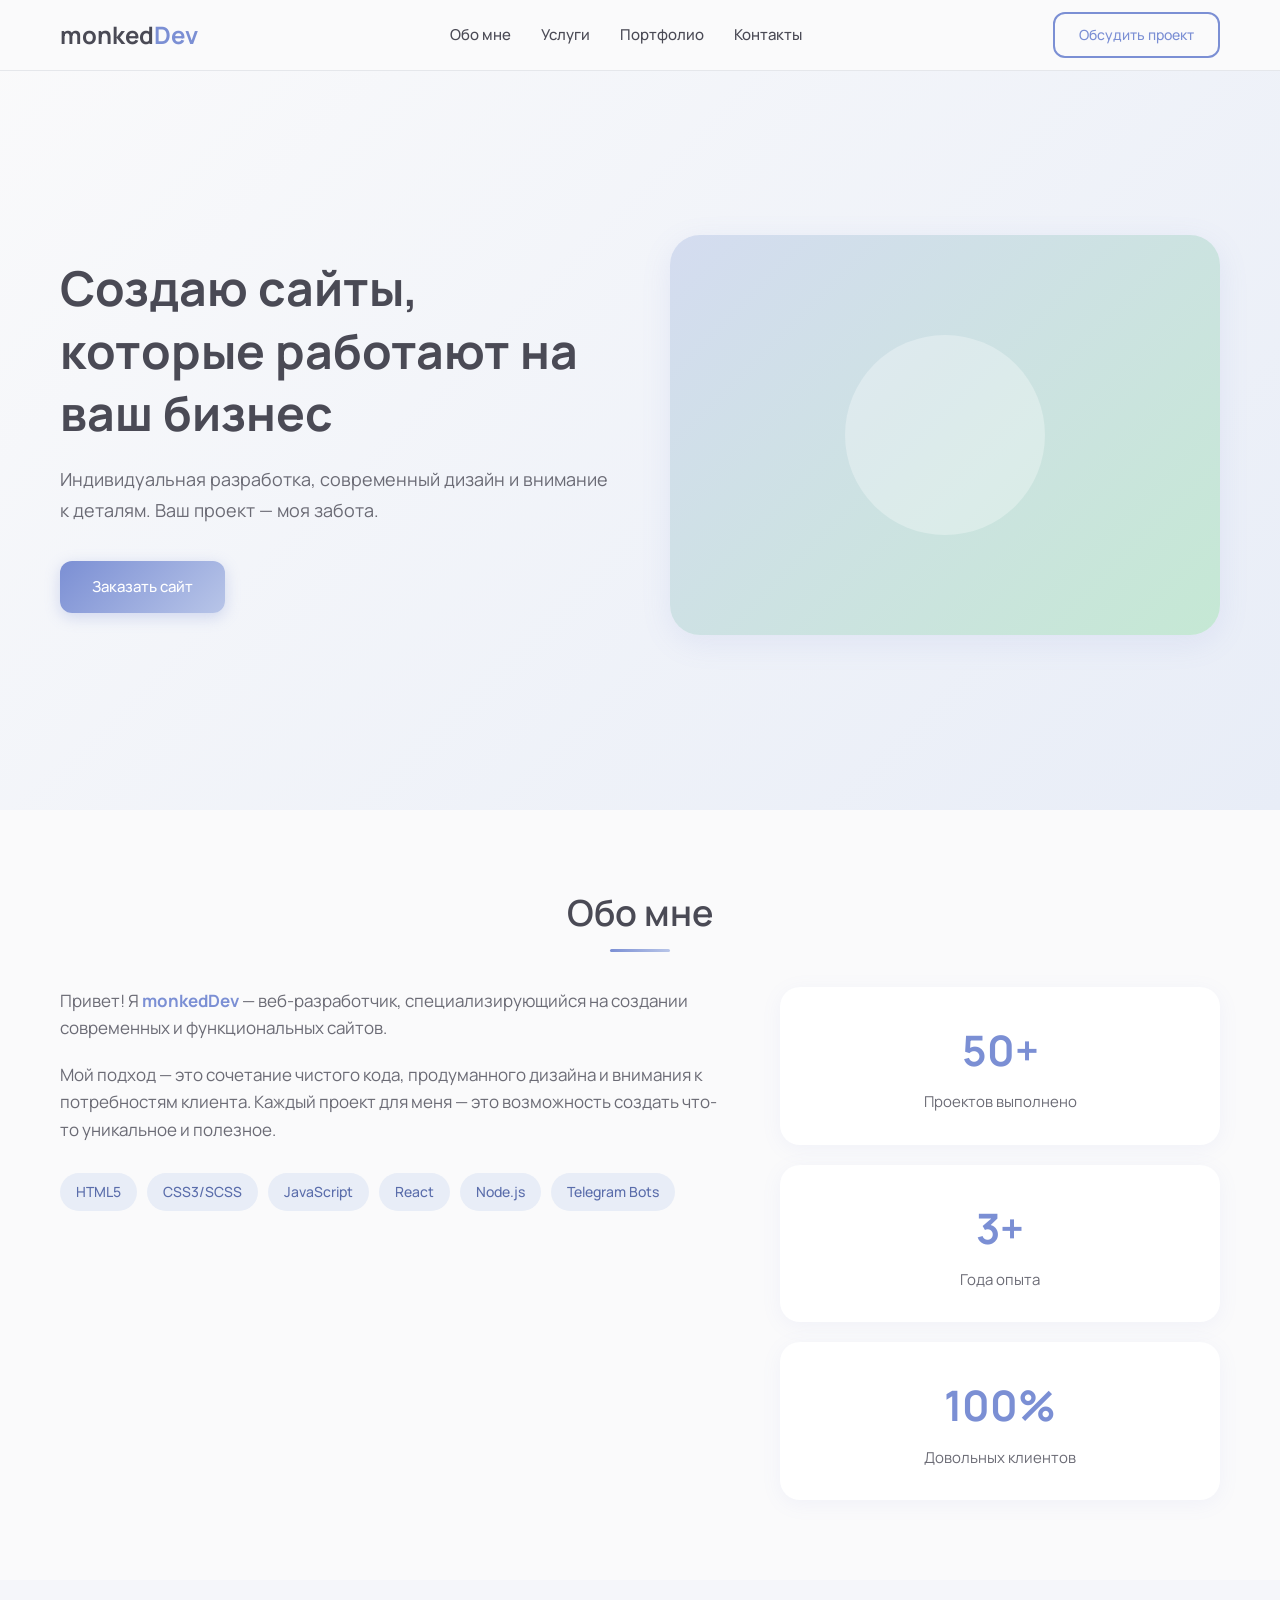
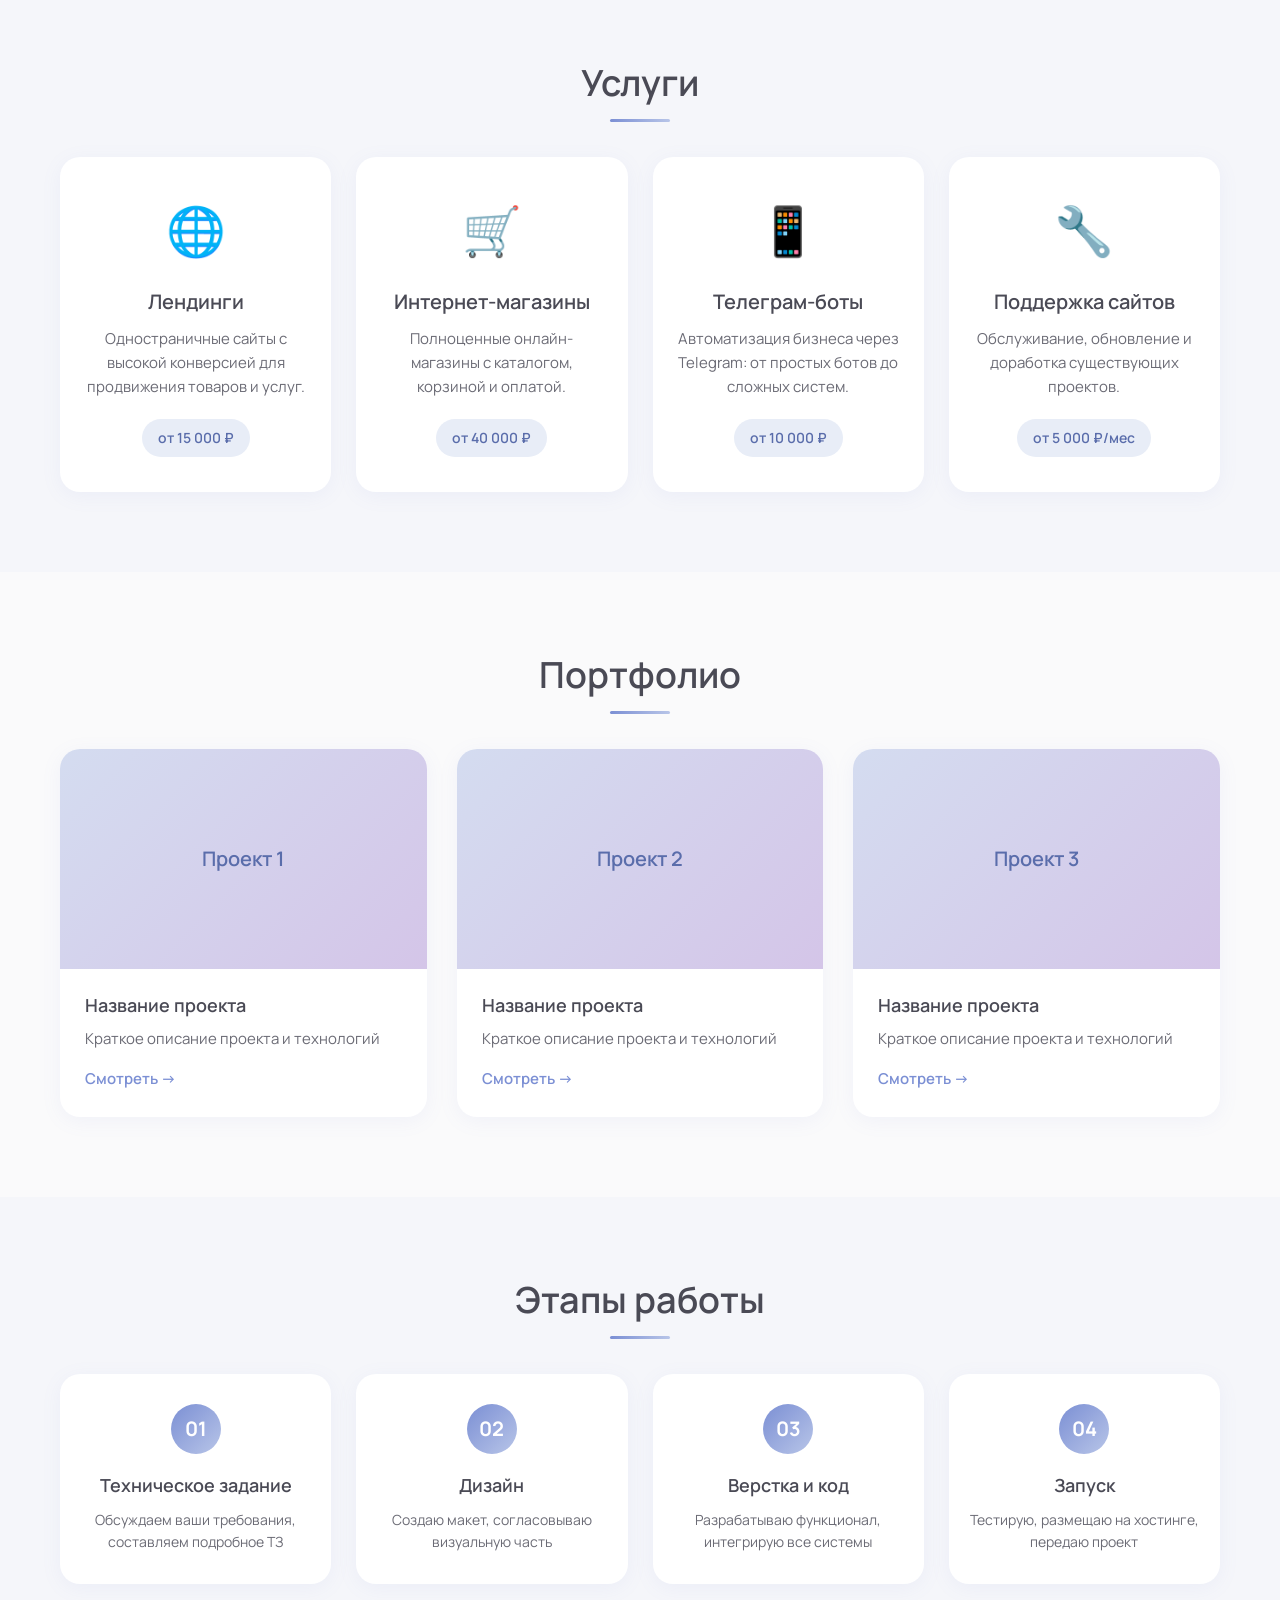
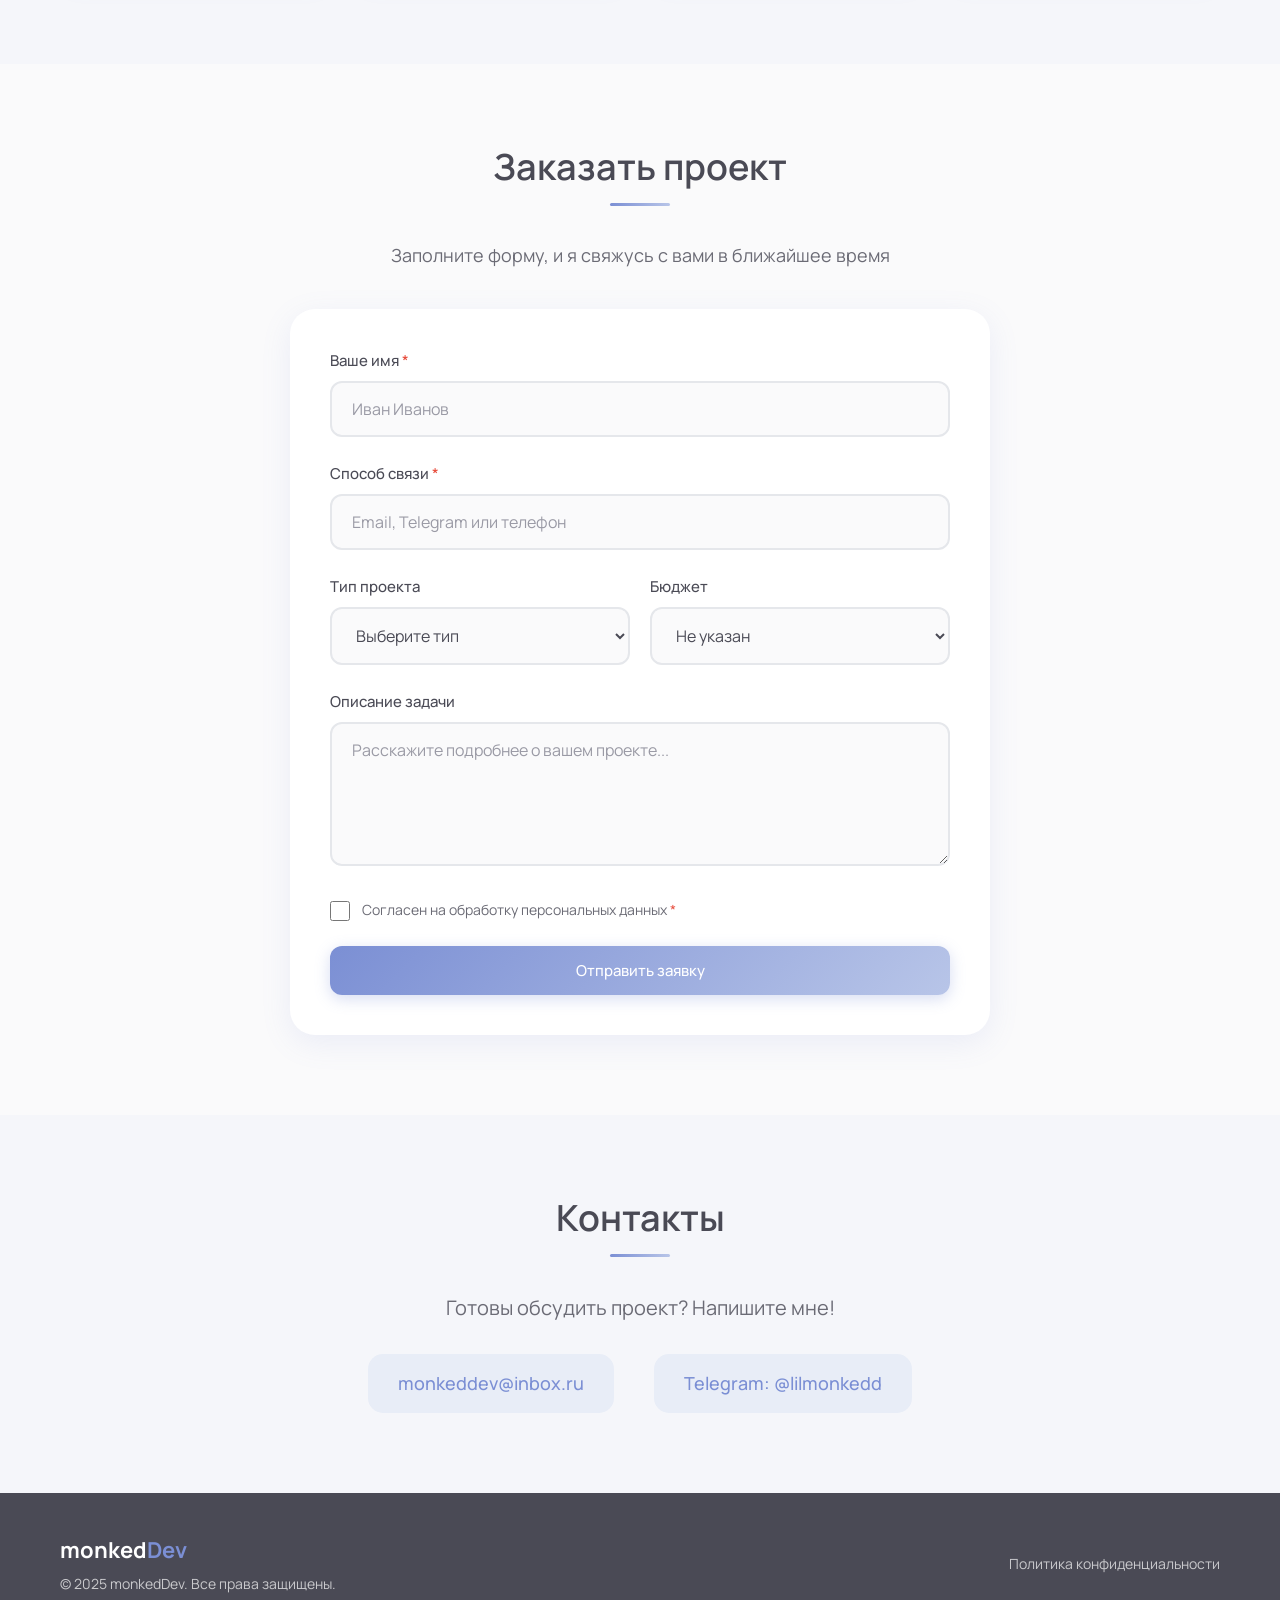
==== index.html @ 9726114f "first commit" ====
<!DOCTYPE html>
<html lang="ru">
<head>
    <meta charset="UTF-8">
    <meta name="viewport" content="width=device-width, initial-scale=1.0">
    <title>monkedDev — Создание сайтов под ключ</title>
    <meta name="description" content="Разработка сайтов, лендингов, интернет-магазинов и телеграм-ботов. Индивидуальный подход, современный дизайн, быстрая загрузка.">
    
    <!-- Шрифты -->
    <link rel="preconnect" href="https://fonts.googleapis.com">
    <link rel="preconnect" href="https://fonts.gstatic.com" crossorigin>
    <link href="https://fonts.googleapis.com/css2?family=Manrope:wght@300;400;500;600;700&display=swap" rel="stylesheet">
    
    <!-- Стили -->
    <link rel="stylesheet" href="css/style.css">
</head>
<body>
    <!-- Header -->
    <header class="header" id="header">
        <div class="container header__container">
            <a href="#" class="header__logo">monked<span class="accent">Dev</span></a>
            <nav class="header__nav">
                <a href="#about" class="header__link">Обо мне</a>
                <a href="#services" class="header__link">Услуги</a>
                <a href="#portfolio" class="header__link">Портфолио</a>
                <a href="#contacts" class="header__link">Контакты</a>
            </nav>
            <a href="#order" class="btn btn--outline header__btn">Обсудить проект</a>
            <button class="burger" aria-label="Меню">
                <span></span>
                <span></span>
                <span></span>
            </button>
        </div>
    </header>

    <!-- Hero Section -->
    <section class="hero">
        <div class="container hero__container">
            <div class="hero__content">
                <h1 class="hero__title">Создаю сайты, которые работают на ваш бизнес</h1>
                <p class="hero__subtitle">Индивидуальная разработка, современный дизайн и внимание к деталям. Ваш проект — моя забота.</p>
                <a href="#order" class="btn btn--primary">Заказать сайт</a>
            </div>
            <div class="hero__image">
                <div class="hero__illustration"></div>
            </div>
        </div>
    </section>

    <!-- Обо мне -->
    <section class="about section" id="about">
        <div class="container about__container">
            <h2 class="section__title">Обо мне</h2>
            <div class="about__content">
                <div class="about__text">
                    <p>Привет! Я <strong>monkedDev</strong> — веб-разработчик, специализирующийся на создании современных и функциональных сайтов.</p>
                    <p>Мой подход — это сочетание чистого кода, продуманного дизайна и внимания к потребностям клиента. Каждый проект для меня — это возможность создать что-то уникальное и полезное.</p>
                    <div class="about__tech">
                        <span class="tech-tag">HTML5</span>
                        <span class="tech-tag">CSS3/SCSS</span>
                        <span class="tech-tag">JavaScript</span>
                        <span class="tech-tag">React</span>
                        <span class="tech-tag">Node.js</span>
                        <span class="tech-tag">Telegram Bots</span>
                    </div>
                </div>
                <div class="about__stats">
                    <div class="stat-card">
                        <span class="stat-card__number">50+</span>
                        <span class="stat-card__label">Проектов выполнено</span>
                    </div>
                    <div class="stat-card">
                        <span class="stat-card__number">3+</span>
                        <span class="stat-card__label">Года опыта</span>
                    </div>
                    <div class="stat-card">
                        <span class="stat-card__number">100%</span>
                        <span class="stat-card__label">Довольных клиентов</span>
                    </div>
                </div>
            </div>
        </div>
    </section>

    <!-- Услуги -->
    <section class="services section" id="services">
        <div class="container services__container">
            <h2 class="section__title">Услуги</h2>
            <div class="services__grid">
                <div class="service-card">
                    <div class="service-card__icon">🌐</div>
                    <h3 class="service-card__title">Лендинги</h3>
                    <p class="service-card__desc">Одностраничные сайты с высокой конверсией для продвижения товаров и услуг.</p>
                    <span class="service-card__price">от 15 000 ₽</span>
                </div>
                <div class="service-card">
                    <div class="service-card__icon">🛒</div>
                    <h3 class="service-card__title">Интернет-магазины</h3>
                    <p class="service-card__desc">Полноценные онлайн-магазины с каталогом, корзиной и оплатой.</p>
                    <span class="service-card__price">от 40 000 ₽</span>
                </div>
                <div class="service-card">
                    <div class="service-card__icon">📱</div>
                    <h3 class="service-card__title">Телеграм-боты</h3>
                    <p class="service-card__desc">Автоматизация бизнеса через Telegram: от простых ботов до сложных систем.</p>
                    <span class="service-card__price">от 10 000 ₽</span>
                </div>
                <div class="service-card">
                    <div class="service-card__icon">🔧</div>
                    <h3 class="service-card__title">Поддержка сайтов</h3>
                    <p class="service-card__desc">Обслуживание, обновление и доработка существующих проектов.</p>
                    <span class="service-card__price">от 5 000 ₽/мес</span>
                </div>
            </div>
        </div>
    </section>

    <!-- Портфолио -->
    <section class="portfolio section" id="portfolio">
        <div class="container portfolio__container">
            <h2 class="section__title">Портфолио</h2>
            <div class="portfolio__grid">
                <div class="portfolio-card">
                    <div class="portfolio-card__image">
                        <div class="portfolio-placeholder">Проект 1</div>
                    </div>
                    <div class="portfolio-card__content">
                        <h3 class="portfolio-card__title">Название проекта</h3>
                        <p class="portfolio-card__desc">Краткое описание проекта и технологий</p>
                        <a href="#" class="portfolio-card__link">Смотреть →</a>
                    </div>
                </div>
                <div class="portfolio-card">
                    <div class="portfolio-card__image">
                        <div class="portfolio-placeholder">Проект 2</div>
                    </div>
                    <div class="portfolio-card__content">
                        <h3 class="portfolio-card__title">Название проекта</h3>
                        <p class="portfolio-card__desc">Краткое описание проекта и технологий</p>
                        <a href="#" class="portfolio-card__link">Смотреть →</a>
                    </div>
                </div>
                <div class="portfolio-card">
                    <div class="portfolio-card__image">
                        <div class="portfolio-placeholder">Проект 3</div>
                    </div>
                    <div class="portfolio-card__content">
                        <h3 class="portfolio-card__title">Название проекта</h3>
                        <p class="portfolio-card__desc">Краткое описание проекта и технологий</p>
                        <a href="#" class="portfolio-card__link">Смотреть →</a>
                    </div>
                </div>
            </div>
        </div>
    </section>

    <!-- Этапы работы -->
    <section class="stages section" id="stages">
        <div class="container stages__container">
            <h2 class="section__title">Этапы работы</h2>
            <div class="stages__timeline">
                <div class="stage-item">
                    <div class="stage-item__number">01</div>
                    <h3 class="stage-item__title">Техническое задание</h3>
                    <p class="stage-item__desc">Обсуждаем ваши требования, составляем подробное ТЗ</p>
                </div>
                <div class="stage-item">
                    <div class="stage-item__number">02</div>
                    <h3 class="stage-item__title">Дизайн</h3>
                    <p class="stage-item__desc">Создаю макет, согласовываю визуальную часть</p>
                </div>
                <div class="stage-item">
                    <div class="stage-item__number">03</div>
                    <h3 class="stage-item__title">Верстка и код</h3>
                    <p class="stage-item__desc">Разрабатываю функционал, интегрирую все системы</p>
                </div>
                <div class="stage-item">
                    <div class="stage-item__number">04</div>
                    <h3 class="stage-item__title">Запуск</h3>
                    <p class="stage-item__desc">Тестирую, размещаю на хостинге, передаю проект</p>
                </div>
            </div>
        </div>
    </section>

    <!-- Форма заказа -->
    <section class="order section" id="order">
        <div class="container order__container">
            <h2 class="section__title">Заказать проект</h2>
            <p class="order__subtitle">Заполните форму, и я свяжусь с вами в ближайшее время</p>
            
            <!-- Форма через Web3Forms (бесплатно, безлимитно) -->
            <form class="order-form" id="orderForm" action="https://api.web3forms.com/submit" method="POST">
                <!-- Доступ ключ -->
                <input type="hidden" name="access_key" value="2f721ed1-ad6e-4e1a-8fba-a705f42a6f08">
                
                <div class="form-group">
                    <label for="name" class="form-label">Ваше имя <span class="required">*</span></label>
                    <input type="text" id="name" name="name" class="form-input" placeholder="Иван Иванов" required>
                </div>
                
                <div class="form-group">
                    <label for="contact" class="form-label">Способ связи <span class="required">*</span></label>
                    <input type="text" id="contact" name="contact" class="form-input" placeholder="Email, Telegram или телефон" required>
                </div>
                
                <div class="form-row">
                    <div class="form-group">
                        <label for="type" class="form-label">Тип проекта</label>
                        <select id="type" name="type" class="form-input">
                            <option value="">Выберите тип</option>
                            <option value="Лендинг">Лендинг</option>
                            <option value="Интернет-магазин">Интернет-магазин</option>
                            <option value="Телеграм-бот">Телеграм-бот</option>
                            <option value="Поддержка">Поддержка</option>
                            <option value="Другое">Другое</option>
                        </select>
                    </div>
                    
                    <div class="form-group">
                        <label for="budget" class="form-label">Бюджет</label>
                        <select id="budget" name="budget" class="form-input">
                            <option value="">Не указан</option>
                            <option value="10-20k">10 000 — 20 000 ₽</option>
                            <option value="20-40k">20 000 — 40 000 ₽</option>
                            <option value="40-60k">40 000 — 60 000 ₽</option>
                            <option value="60k+">Более 60 000 ₽</option>
                        </select>
                    </div>
                </div>
                
                <div class="form-group">
                    <label for="message" class="form-label">Описание задачи</label>
                    <textarea id="message" name="message" class="form-input form-textarea" placeholder="Расскажите подробнее о вашем проекте..." rows="5"></textarea>
                </div>
                
                <div class="form-group form-checkbox">
                    <input type="checkbox" id="privacy" name="privacy" required>
                    <label for="privacy" class="form-checkbox-label">Согласен на обработку персональных данных <span class="required">*</span></label>
                </div>
                
                <!-- Honeypot для защиты от спама -->
                <input type="checkbox" name="botcheck" style="display:none">
                
                <!-- Скрытое поле с темой письма -->
                <input type="hidden" name="subject" value="🔥 Новая заявка с сайта monkedDev">
                <input type="hidden" name="from_name" value="monkedDev Site">
                <input type="hidden" name="replyto" value="monkeddev@inbox.ru">
                
                <button type="submit" class="btn btn--primary btn--full">Отправить заявку</button>
                
                <div class="form-status" id="formStatus"></div>
            </form>
        </div>
    </section>

    <!-- Контакты -->
    <section class="contacts section" id="contacts">
        <div class="container contacts__container">
            <h2 class="section__title">Контакты</h2>
            <div class="contacts__content">
                <div class="contacts__info">
                    <p class="contacts__text">Готовы обсудить проект? Напишите мне!</p>
                    <div class="contacts__links">
                        <a href="mailto:monkeddev@inbox.ru" class="contact-link">monkeddev@inbox.ru</a>
                        <a href="https://t.me/lilmonkedd" class="contact-link" target="_blank">Telegram: @lilmonkedd</a>
                    </div>
                </div>
            </div>
        </div>
    </section>

    <!-- Footer -->
    <footer class="footer">
        <div class="container footer__container">
            <div class="footer__content">
                <span class="footer__logo">monked<span class="accent">Dev</span></span>
                <p class="footer__copyright">© 2025 monkedDev. Все права защищены.</p>
            </div>
            <div class="footer__links">
                <a href="#" class="footer__link">Политика конфиденциальности</a>
            </div>
        </div>
    </footer>

    <script src="js/main.js"></script>
</body>
</html>
---- css/style.css ----
/* ========================================
   monkedDev — Основные стили
   Цветовая палитра: нежные пастельные тона
   ======================================== */

/* Переменные */
:root {
    /* Основные цвета */
    --color-bg: #FAFAFB;
    --color-bg-alt: #F5F6FA;
    --color-bg-white: #FFFFFF;
    
    /* Пастельные акценты */
    --color-accent: #B8C5E8;
    --color-accent-light: #D4DCF0;
    --color-accent-soft: #E8EDF7;
    --color-mint: #C5E8D4;
    --color-lavender: #D4C5E8;
    --color-peach: #F0D4C5;
    
    /* Текст */
    --color-text: #4A4A55;
    --color-text-light: #6B6B75;
    --color-text-muted: #9A9AA5;
    
    /* Кнопки */
    --color-primary: #7B8FD4;
    --color-primary-hover: #6A7EC0;
    --color-primary-dark: #5A6DAB;
    
    /* Границы и тени */
    --color-border: #E5E7EB;
    --shadow-soft: 0 4px 20px rgba(123, 143, 212, 0.08);
    --shadow-medium: 0 8px 30px rgba(123, 143, 212, 0.12);
    --shadow-hover: 0 12px 40px rgba(123, 143, 212, 0.15);
    
    /* Шрифты */
    --font-main: 'Manrope', -apple-system, BlinkMacSystemFont, 'Segoe UI', sans-serif;
    
    /* Отступы */
    --section-padding: 80px 0;
    --container-width: 1200px;
}

/* ========================================
   Базовые стили
   ======================================== */

*, *::before, *::after {
    box-sizing: border-box;
    margin: 0;
    padding: 0;
}

html {
    scroll-behavior: smooth;
}

body {
    font-family: var(--font-main);
    font-size: 16px;
    line-height: 1.6;
    color: var(--color-text);
    background-color: var(--color-bg);
    overflow-x: hidden;
}

.container {
    max-width: var(--container-width);
    margin: 0 auto;
    padding: 0 20px;
}

a {
    text-decoration: none;
    color: inherit;
    transition: color 0.3s ease;
}

img {
    max-width: 100%;
    height: auto;
    display: block;
}

/* ========================================
   Типографика
   ======================================== */

h1, h2, h3, h4, h5, h6 {
    font-weight: 600;
    line-height: 1.3;
    color: var(--color-text);
}

.section__title {
    font-size: 36px;
    text-align: center;
    margin-bottom: 50px;
    position: relative;
}

.section__title::after {
    content: '';
    position: absolute;
    bottom: -15px;
    left: 50%;
    transform: translateX(-50%);
    width: 60px;
    height: 3px;
    background: linear-gradient(90deg, var(--color-primary), var(--color-accent));
    border-radius: 2px;
}

.accent {
    color: var(--color-primary);
}

/* ========================================
   Кнопки
   ======================================== */

.btn {
    display: inline-flex;
    align-items: center;
    justify-content: center;
    padding: 14px 32px;
    font-family: var(--font-main);
    font-size: 15px;
    font-weight: 500;
    border-radius: 12px;
    border: none;
    cursor: pointer;
    transition: all 0.3s ease;
    text-align: center;
}

.btn--primary {
    background: linear-gradient(135deg, var(--color-primary), var(--color-accent));
    color: white;
    box-shadow: 0 4px 15px rgba(123, 143, 212, 0.3);
}

.btn--primary:hover {
    background: linear-gradient(135deg, var(--color-primary-hover), var(--color-accent));
    transform: translateY(-2px);
    box-shadow: 0 6px 20px rgba(123, 143, 212, 0.4);
}

.btn--outline {
    background: transparent;
    border: 2px solid var(--color-primary);
    color: var(--color-primary);
}

.btn--outline:hover {
    background: var(--color-primary);
    color: white;
}

.btn--full {
    width: 100%;
}

/* ========================================
   Header
   ======================================== */

.header {
    position: fixed;
    top: 0;
    left: 0;
    width: 100%;
    z-index: 1000;
    background: rgba(250, 250, 251, 0.95);
    backdrop-filter: blur(10px);
    border-bottom: 1px solid var(--color-border);
    transition: all 0.3s ease;
}

.header.scrolled {
    box-shadow: var(--shadow-soft);
}

.header__container {
    display: flex;
    align-items: center;
    justify-content: space-between;
    height: 70px;
}

.header__logo {
    font-size: 24px;
    font-weight: 700;
    color: var(--color-text);
}

.header__nav {
    display: flex;
    gap: 30px;
}

.header__link {
    font-size: 15px;
    font-weight: 500;
    color: var(--color-text);
}

.header__link:hover {
    color: var(--color-primary);
}

.header__btn {
    padding: 10px 24px;
    font-size: 14px;
}

.burger {
    display: none;
    flex-direction: column;
    gap: 5px;
    background: none;
    border: none;
    cursor: pointer;
    padding: 5px;
}

.burger span {
    width: 25px;
    height: 2px;
    background: var(--color-text);
    transition: all 0.3s ease;
}

/* ========================================
   Hero Section
   ======================================== */

.hero {
    padding: 160px 0 100px;
    background: linear-gradient(135deg, var(--color-bg) 0%, var(--color-accent-soft) 100%);
    min-height: 90vh;
    display: flex;
    align-items: center;
}

.hero__container {
    display: grid;
    grid-template-columns: 1fr 1fr;
    gap: 60px;
    align-items: center;
}

.hero__title {
    font-size: 48px;
    font-weight: 700;
    margin-bottom: 20px;
    color: var(--color-text);
}

.hero__subtitle {
    font-size: 18px;
    color: var(--color-text-light);
    margin-bottom: 35px;
    line-height: 1.7;
}

.hero__illustration {
    width: 100%;
    height: 400px;
    background: linear-gradient(135deg, var(--color-accent-light), var(--color-mint));
    border-radius: 30px;
    position: relative;
    overflow: hidden;
    box-shadow: var(--shadow-medium);
}

.hero__illustration::before {
    content: '';
    position: absolute;
    top: 50%;
    left: 50%;
    transform: translate(-50%, -50%);
    width: 200px;
    height: 200px;
    background: rgba(255, 255, 255, 0.3);
    border-radius: 50%;
}

/* ========================================
   Sections
   ======================================== */

.section {
    padding: var(--section-padding);
}

.section:nth-child(even) {
    background: var(--color-bg-alt);
}

/* ========================================
   About
   ======================================== */

.about__content {
    display: grid;
    grid-template-columns: 1.5fr 1fr;
    gap: 60px;
}

.about__text p {
    margin-bottom: 20px;
    font-size: 17px;
    color: var(--color-text-light);
}

.about__text strong {
    color: var(--color-primary);
}

.about__tech {
    display: flex;
    flex-wrap: wrap;
    gap: 10px;
    margin-top: 30px;
}

.tech-tag {
    padding: 8px 16px;
    background: var(--color-accent-soft);
    color: var(--color-primary-dark);
    border-radius: 20px;
    font-size: 14px;
    font-weight: 500;
}

.about__stats {
    display: flex;
    flex-direction: column;
    gap: 20px;
}

.stat-card {
    padding: 30px;
    background: var(--color-bg-white);
    border-radius: 20px;
    text-align: center;
    box-shadow: var(--shadow-soft);
    transition: all 0.3s ease;
}

.stat-card:hover {
    transform: translateY(-5px);
    box-shadow: var(--shadow-hover);
}

.stat-card__number {
    display: block;
    font-size: 42px;
    font-weight: 700;
    color: var(--color-primary);
    margin-bottom: 5px;
}

.stat-card__label {
    font-size: 15px;
    color: var(--color-text-light);
}

/* ========================================
   Services
   ======================================== */

.services__grid {
    display: grid;
    grid-template-columns: repeat(4, 1fr);
    gap: 25px;
}

.service-card {
    padding: 35px 25px;
    background: var(--color-bg-white);
    border-radius: 20px;
    text-align: center;
    box-shadow: var(--shadow-soft);
    transition: all 0.3s ease;
}

.service-card:hover {
    transform: translateY(-8px);
    box-shadow: var(--shadow-hover);
}

.service-card__icon {
    font-size: 48px;
    margin-bottom: 20px;
}

.service-card__title {
    font-size: 20px;
    margin-bottom: 12px;
    color: var(--color-text);
}

.service-card__desc {
    font-size: 15px;
    color: var(--color-text-light);
    margin-bottom: 20px;
    line-height: 1.6;
}

.service-card__price {
    display: inline-block;
    padding: 8px 16px;
    background: var(--color-accent-soft);
    color: var(--color-primary-dark);
    border-radius: 20px;
    font-size: 14px;
    font-weight: 600;
}

/* ========================================
   Portfolio
   ======================================== */

.portfolio__grid {
    display: grid;
    grid-template-columns: repeat(3, 1fr);
    gap: 30px;
}

.portfolio-card {
    background: var(--color-bg-white);
    border-radius: 20px;
    overflow: hidden;
    box-shadow: var(--shadow-soft);
    transition: all 0.3s ease;
}

.portfolio-card:hover {
    transform: translateY(-8px);
    box-shadow: var(--shadow-hover);
}

.portfolio-card__image {
    height: 220px;
    overflow: hidden;
}

.portfolio-placeholder {
    width: 100%;
    height: 100%;
    background: linear-gradient(135deg, var(--color-accent-light), var(--color-lavender));
    display: flex;
    align-items: center;
    justify-content: center;
    font-size: 20px;
    font-weight: 600;
    color: var(--color-primary-dark);
}

.portfolio-card__content {
    padding: 25px;
}

.portfolio-card__title {
    font-size: 18px;
    margin-bottom: 10px;
}

.portfolio-card__desc {
    font-size: 15px;
    color: var(--color-text-light);
    margin-bottom: 15px;
}

.portfolio-card__link {
    color: var(--color-primary);
    font-weight: 600;
    font-size: 15px;
}

.portfolio-card__link:hover {
    color: var(--color-primary-hover);
}

/* ========================================
   Stages
   ======================================== */

.stages__timeline {
    display: grid;
    grid-template-columns: repeat(4, 1fr);
    gap: 25px;
}

.stage-item {
    padding: 30px 20px;
    background: var(--color-bg-white);
    border-radius: 20px;
    text-align: center;
    box-shadow: var(--shadow-soft);
    position: relative;
    transition: all 0.3s ease;
}

.stage-item:hover {
    transform: translateY(-5px);
    box-shadow: var(--shadow-hover);
}

.stage-item__number {
    display: inline-flex;
    align-items: center;
    justify-content: center;
    width: 50px;
    height: 50px;
    background: linear-gradient(135deg, var(--color-primary), var(--color-accent));
    color: white;
    font-size: 20px;
    font-weight: 700;
    border-radius: 50%;
    margin-bottom: 20px;
}

.stage-item__title {
    font-size: 18px;
    margin-bottom: 12px;
}

.stage-item__desc {
    font-size: 14px;
    color: var(--color-text-light);
    line-height: 1.6;
}

/* ========================================
   Order Form
   ======================================== */

.order__subtitle {
    text-align: center;
    font-size: 18px;
    color: var(--color-text-light);
    margin-bottom: 40px;
}

.order-form {
    max-width: 700px;
    margin: 0 auto;
    padding: 40px;
    background: var(--color-bg-white);
    border-radius: 25px;
    box-shadow: var(--shadow-medium);
}

.form-group {
    margin-bottom: 25px;
}

.form-label {
    display: block;
    margin-bottom: 8px;
    font-size: 15px;
    font-weight: 500;
    color: var(--color-text);
}

.required {
    color: #E74C3C;
}

.form-input {
    width: 100%;
    padding: 15px 20px;
    font-family: var(--font-main);
    font-size: 16px;
    color: var(--color-text);
    background: var(--color-bg);
    border: 2px solid var(--color-border);
    border-radius: 12px;
    transition: all 0.3s ease;
}

.form-input:focus {
    outline: none;
    border-color: var(--color-primary);
    box-shadow: 0 0 0 4px rgba(123, 143, 212, 0.1);
}

.form-input::placeholder {
    color: var(--color-text-muted);
}

.form-textarea {
    resize: vertical;
    min-height: 140px;
}

.form-row {
    display: grid;
    grid-template-columns: 1fr 1fr;
    gap: 20px;
}

.form-checkbox {
    display: flex;
    align-items: flex-start;
    gap: 12px;
}

.form-checkbox input[type="checkbox"] {
    width: 20px;
    height: 20px;
    margin-top: 2px;
    accent-color: var(--color-primary);
    cursor: pointer;
}

.form-checkbox-label {
    font-size: 14px;
    color: var(--color-text-light);
    line-height: 1.5;
}

.form-status {
    margin-top: 20px;
    padding: 15px;
    border-radius: 10px;
    text-align: center;
    font-size: 15px;
    display: none;
}

.form-status.success {
    display: block;
    background: #D4EDDA;
    color: #155724;
}

.form-status.error {
    display: block;
    background: #F8D7DA;
    color: #721C24;
}

/* ========================================
   Contacts
   ======================================== */

.contacts__content {
    text-align: center;
}

.contacts__text {
    font-size: 20px;
    color: var(--color-text-light);
    margin-bottom: 30px;
}

.contacts__links {
    display: flex;
    justify-content: center;
    gap: 40px;
    flex-wrap: wrap;
}

.contact-link {
    font-size: 18px;
    color: var(--color-primary);
    font-weight: 500;
    padding: 15px 30px;
    background: var(--color-accent-soft);
    border-radius: 15px;
    transition: all 0.3s ease;
}

.contact-link:hover {
    background: var(--color-primary);
    color: white;
    transform: translateY(-3px);
}

/* ========================================
   Footer
   ======================================== */

.footer {
    padding: 40px 0;
    background: var(--color-text);
    color: white;
}

.footer__container {
    display: flex;
    justify-content: space-between;
    align-items: center;
}

.footer__logo {
    font-size: 22px;
    font-weight: 700;
}

.footer__copyright {
    font-size: 14px;
    color: rgba(255, 255, 255, 0.7);
    margin-top: 5px;
}

.footer__links {
    display: flex;
    gap: 20px;
}

.footer__link {
    font-size: 14px;
    color: rgba(255, 255, 255, 0.7);
}

.footer__link:hover {
    color: white;
}

/* ========================================
   Адаптивность
   ======================================== */

@media (max-width: 1024px) {
    .hero__container {
        grid-template-columns: 1fr;
        text-align: center;
    }
    
    .hero__image {
        order: -1;
    }
    
    .hero__illustration {
        height: 300px;
    }
    
    .about__content {
        grid-template-columns: 1fr;
    }
    
    .about__stats {
        flex-direction: row;
        justify-content: center;
    }
    
    .services__grid {
        grid-template-columns: repeat(2, 1fr);
    }
    
    .portfolio__grid {
        grid-template-columns: repeat(2, 1fr);
    }
    
    .stages__timeline {
        grid-template-columns: repeat(2, 1fr);
    }
}

@media (max-width: 768px) {
    .header__nav,
    .header__btn {
        display: none;
    }
    
    .burger {
        display: flex;
    }
    
    .hero {
        padding: 120px 0 60px;
    }
    
    .hero__title {
        font-size: 32px;
    }
    
    .hero__subtitle {
        font-size: 16px;
    }
    
    .section__title {
        font-size: 28px;
    }
    
    .services__grid,
    .portfolio__grid,
    .stages__timeline {
        grid-template-columns: 1fr;
    }
    
    .form-row {
        grid-template-columns: 1fr;
    }
    
    .order-form {
        padding: 25px;
    }
    
    .contacts__links {
        flex-direction: column;
        gap: 15px;
    }
    
    .footer__container {
        flex-direction: column;
        gap: 20px;
        text-align: center;
    }
}

@media (max-width: 480px) {
    .hero__title {
        font-size: 26px;
    }
    
    .stat-card {
        padding: 20px 15px;
    }
    
    .stat-card__number {
        font-size: 32px;
    }
}

/* ========================================
   Анимации при скролле
   ======================================== */

.fade-in {
    opacity: 0;
    transform: translateY(30px);
    transition: opacity 0.6s ease, transform 0.6s ease;
}

.fade-in.visible {
    opacity: 1;
    transform: translateY(0);
}
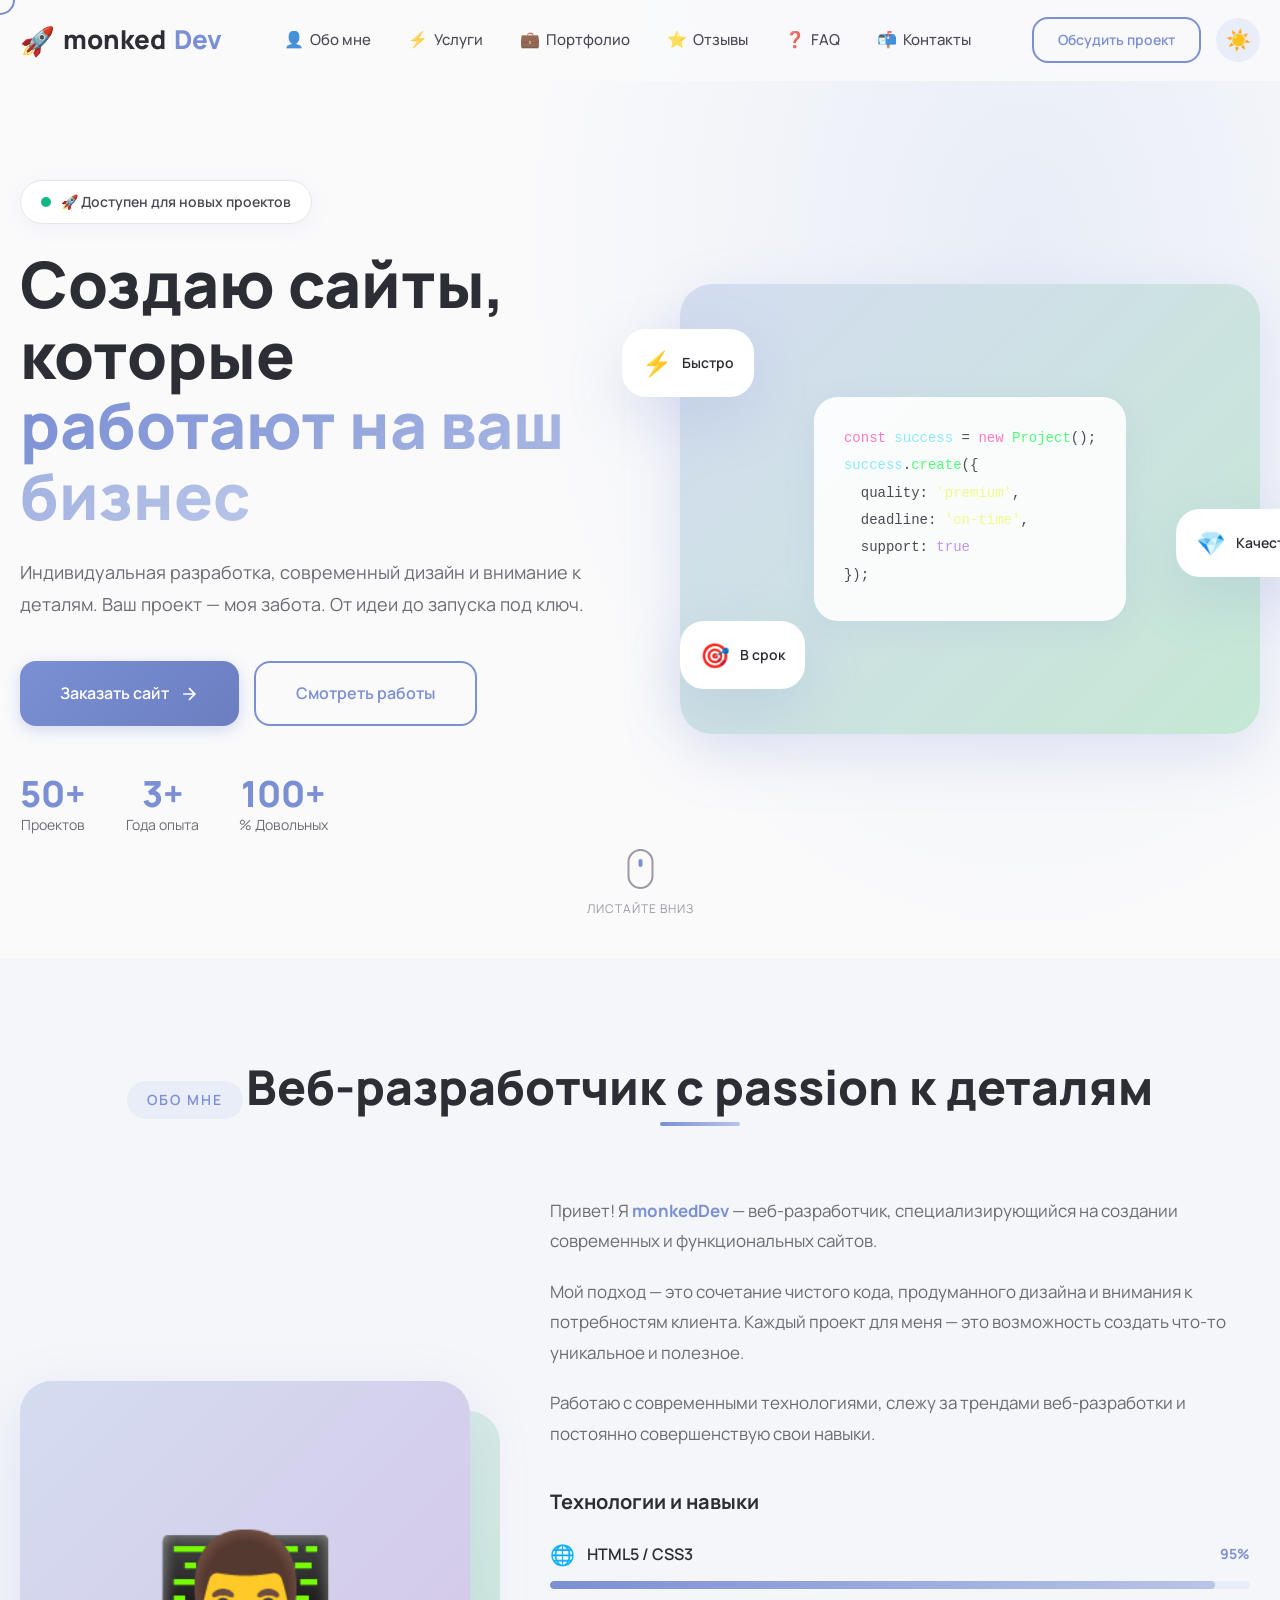
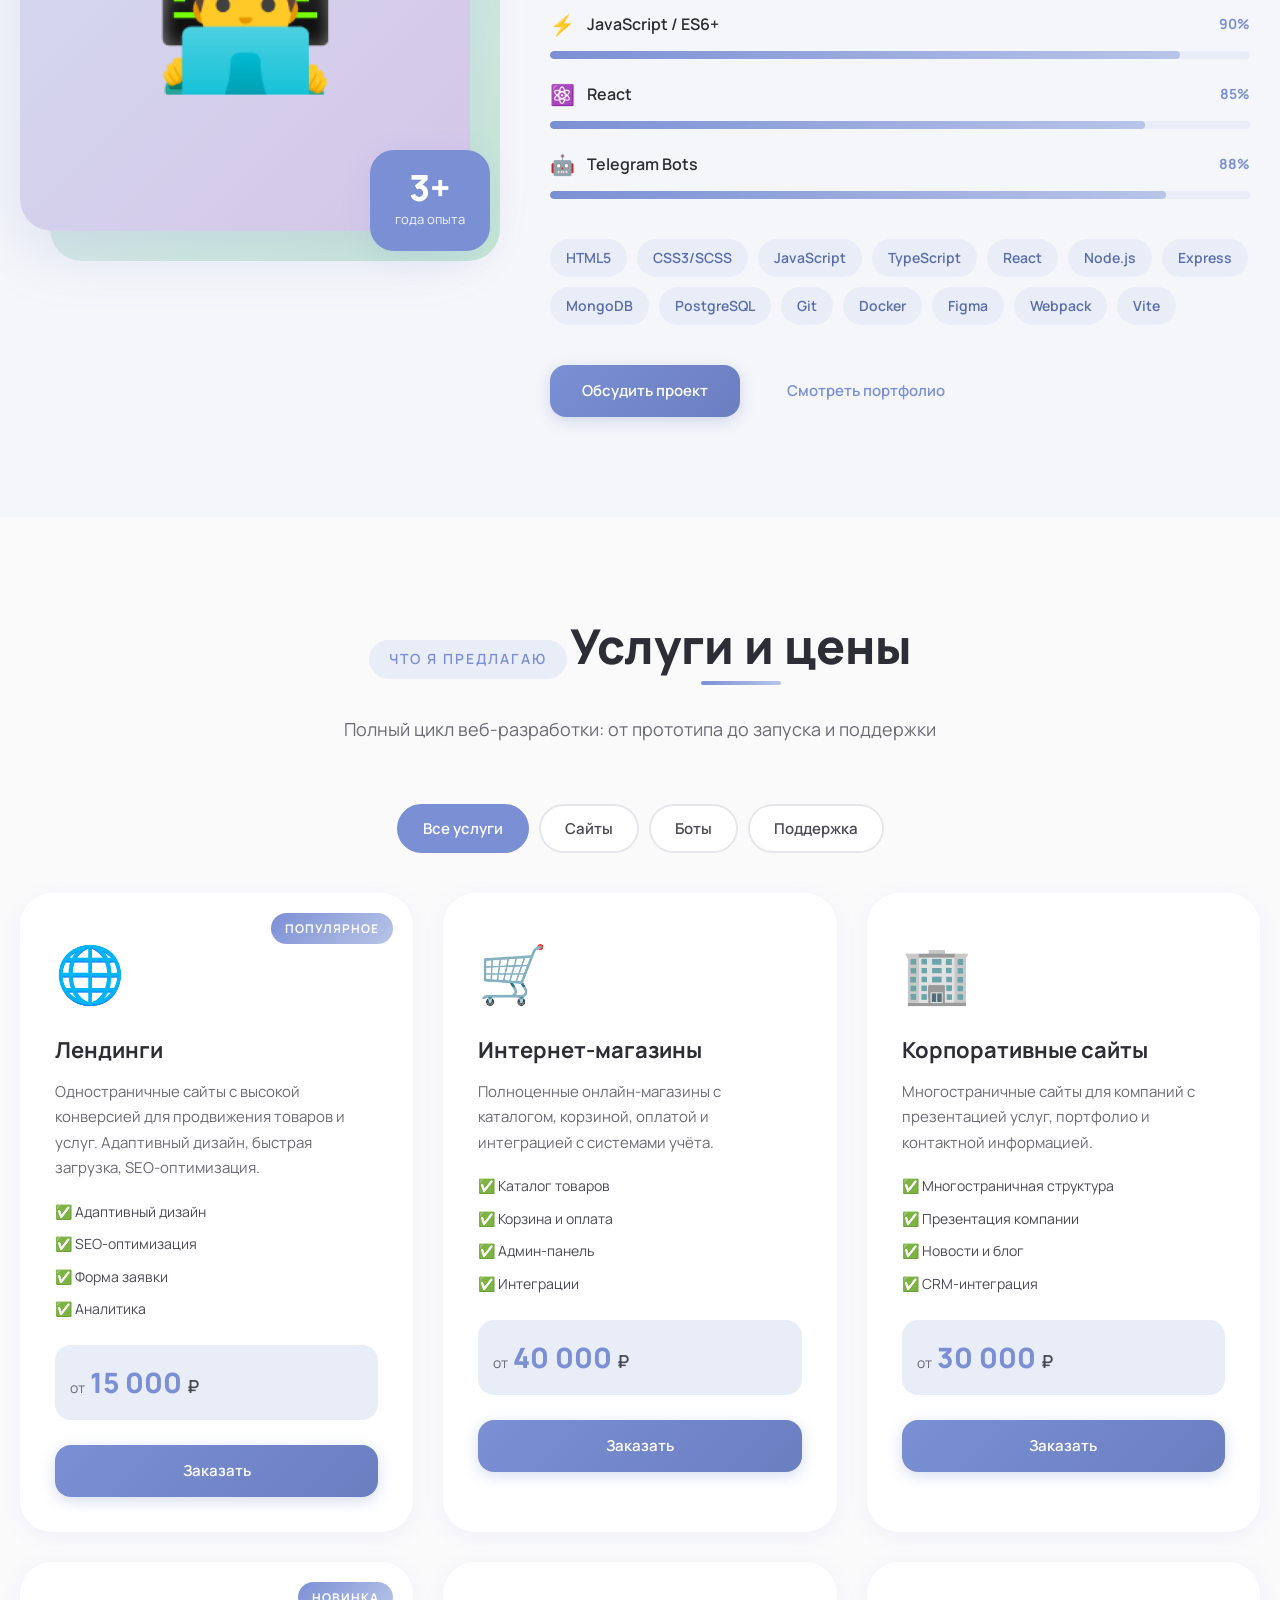
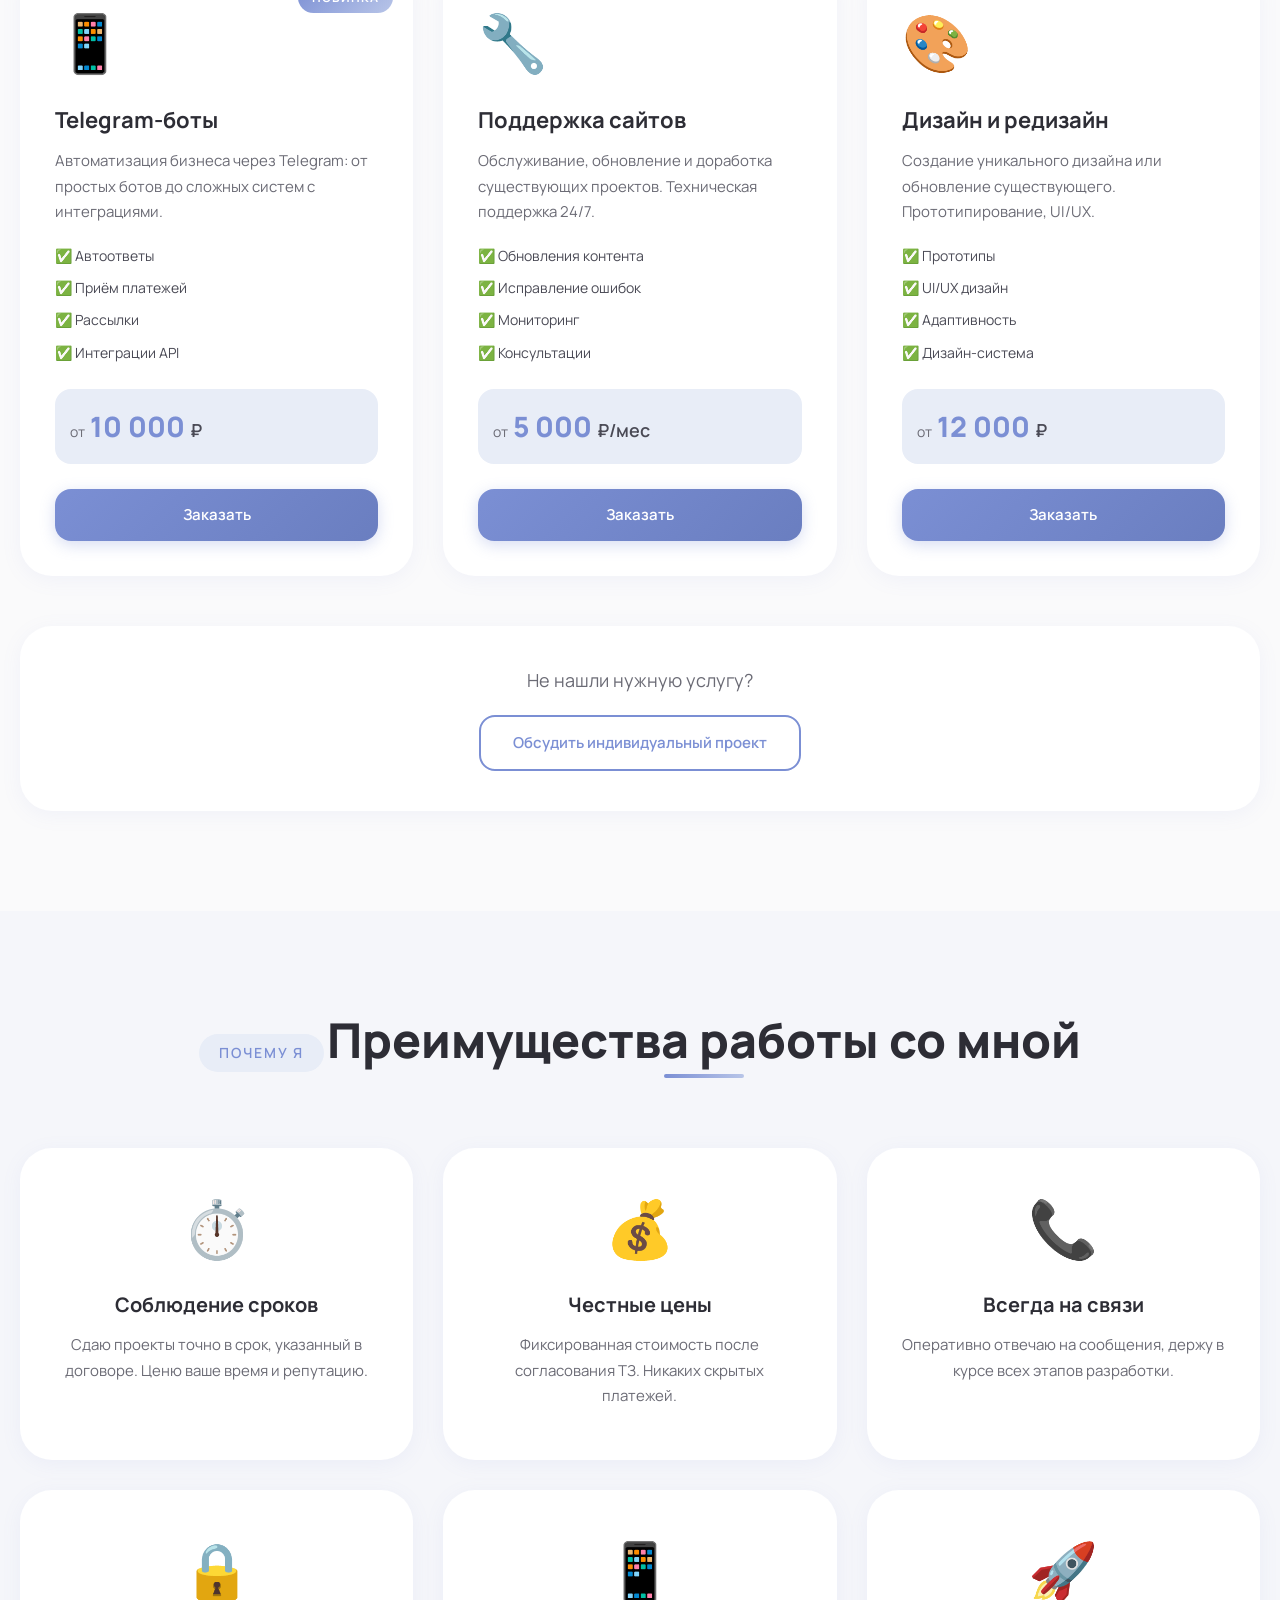
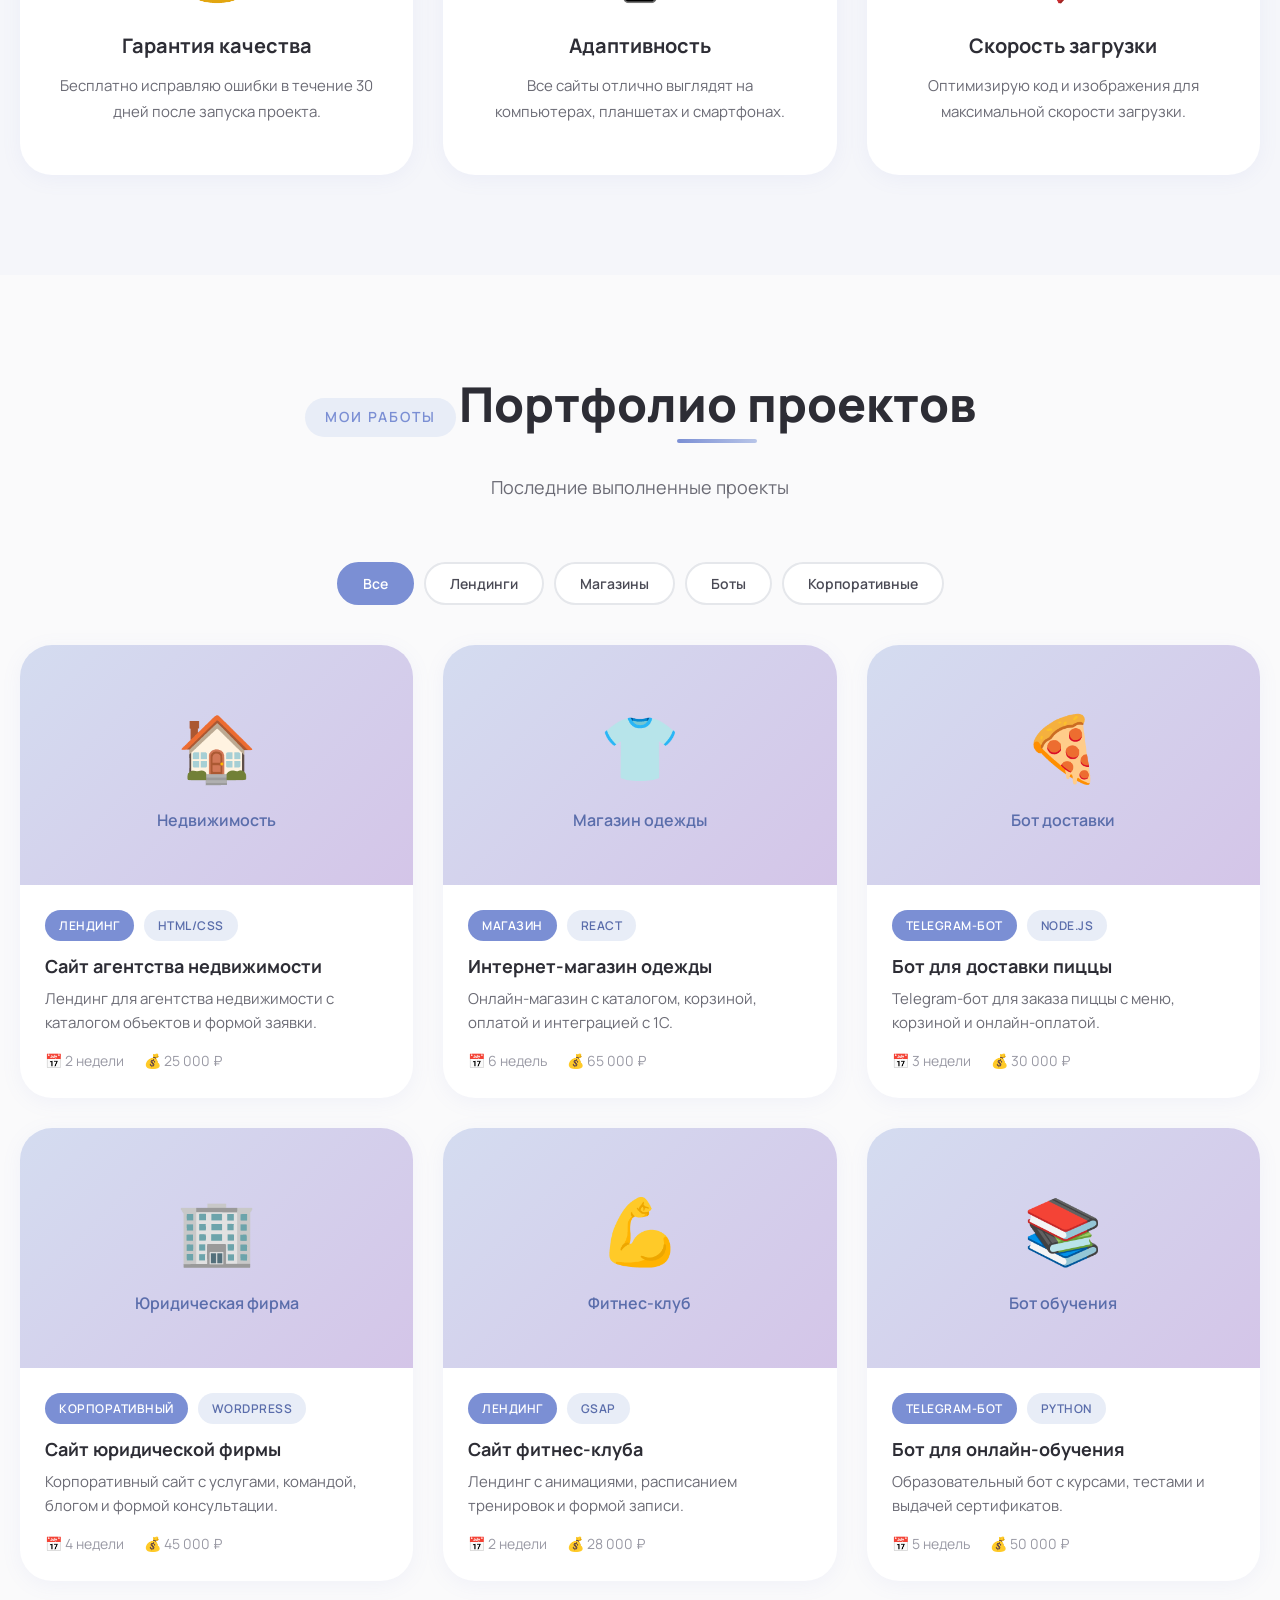
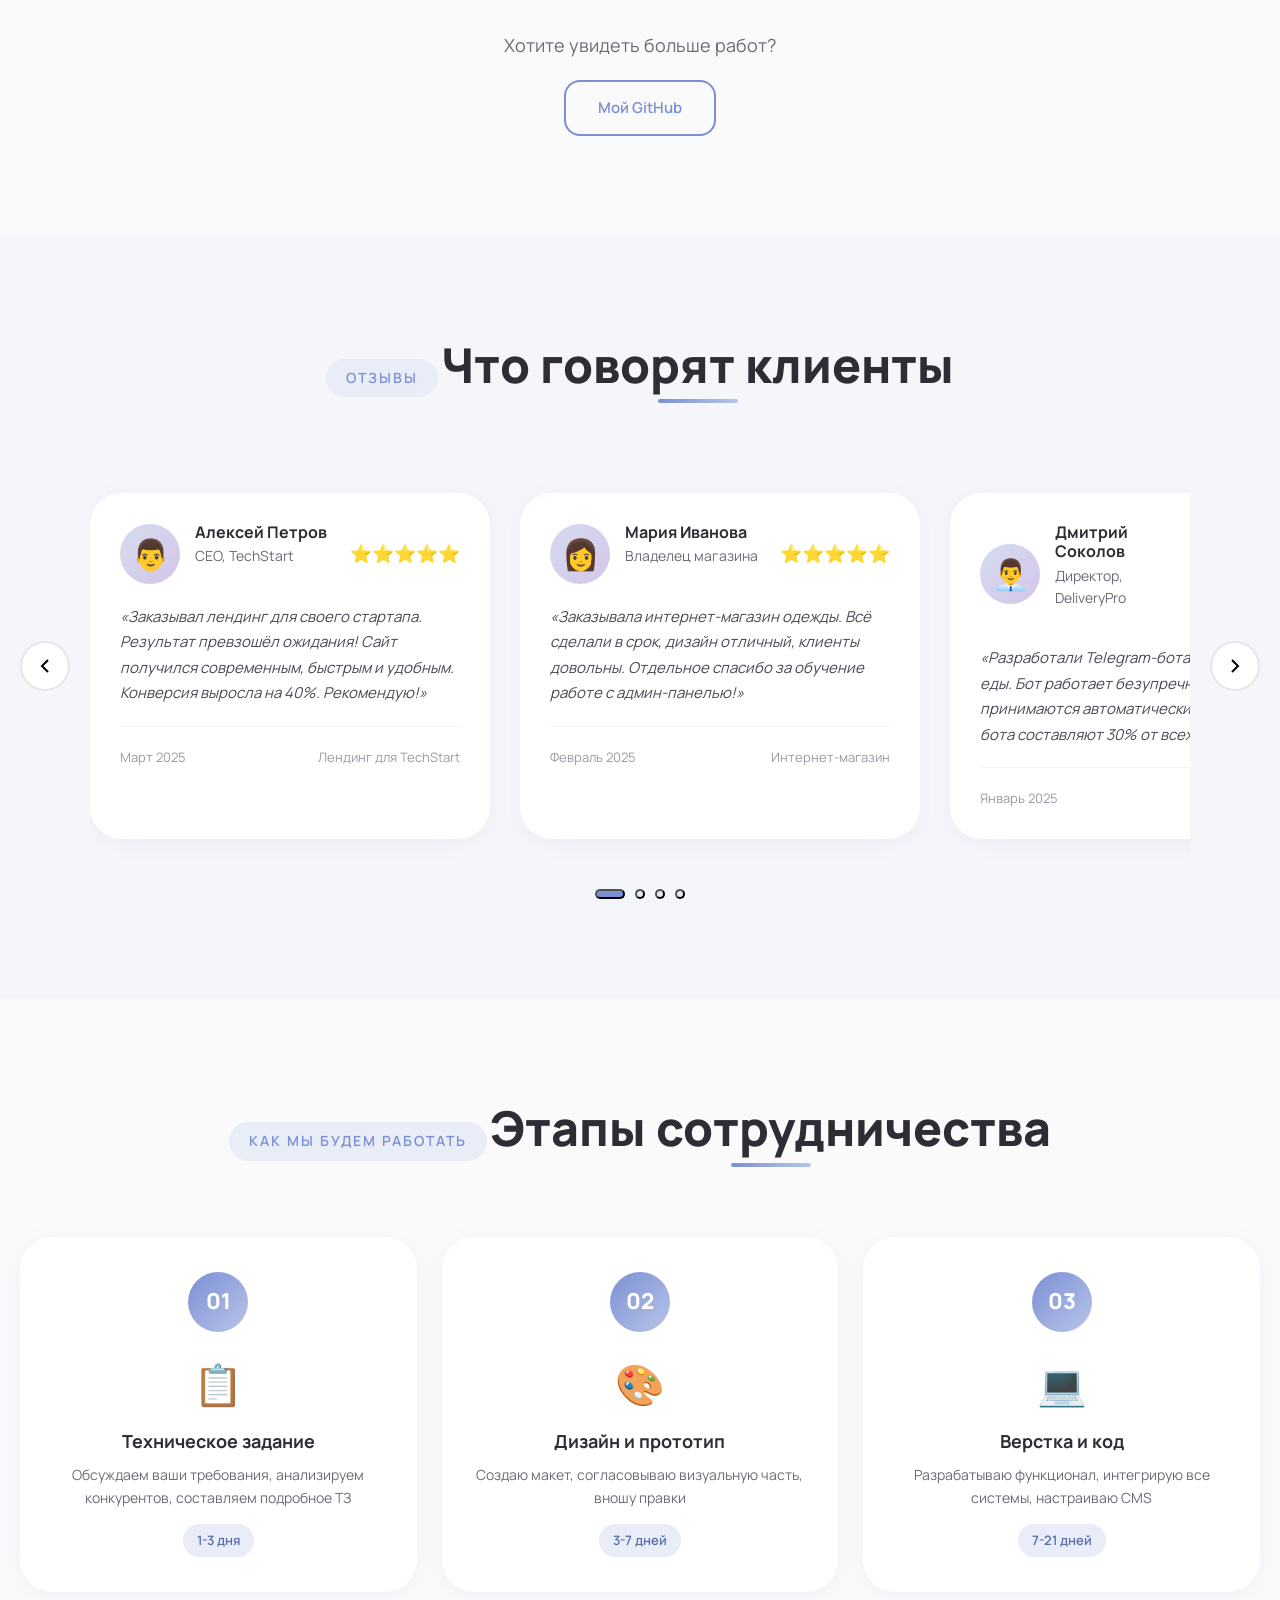
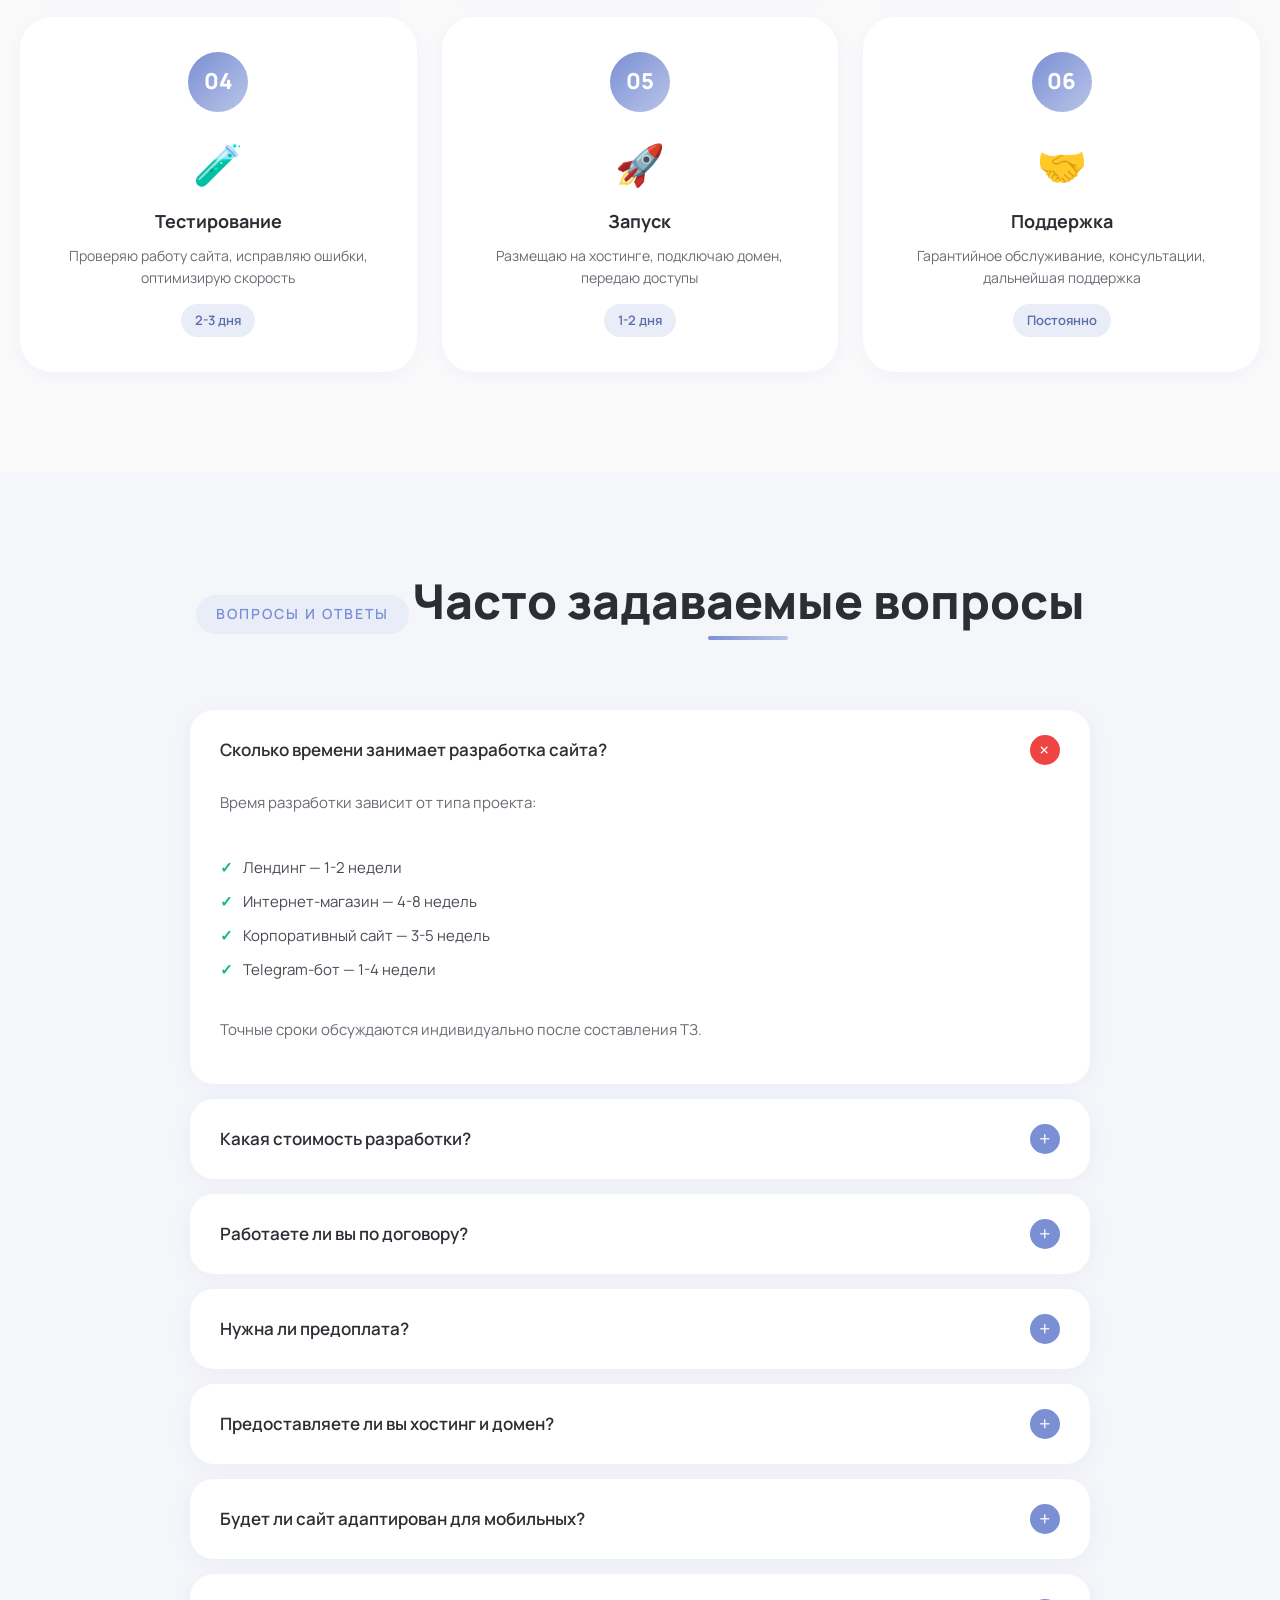
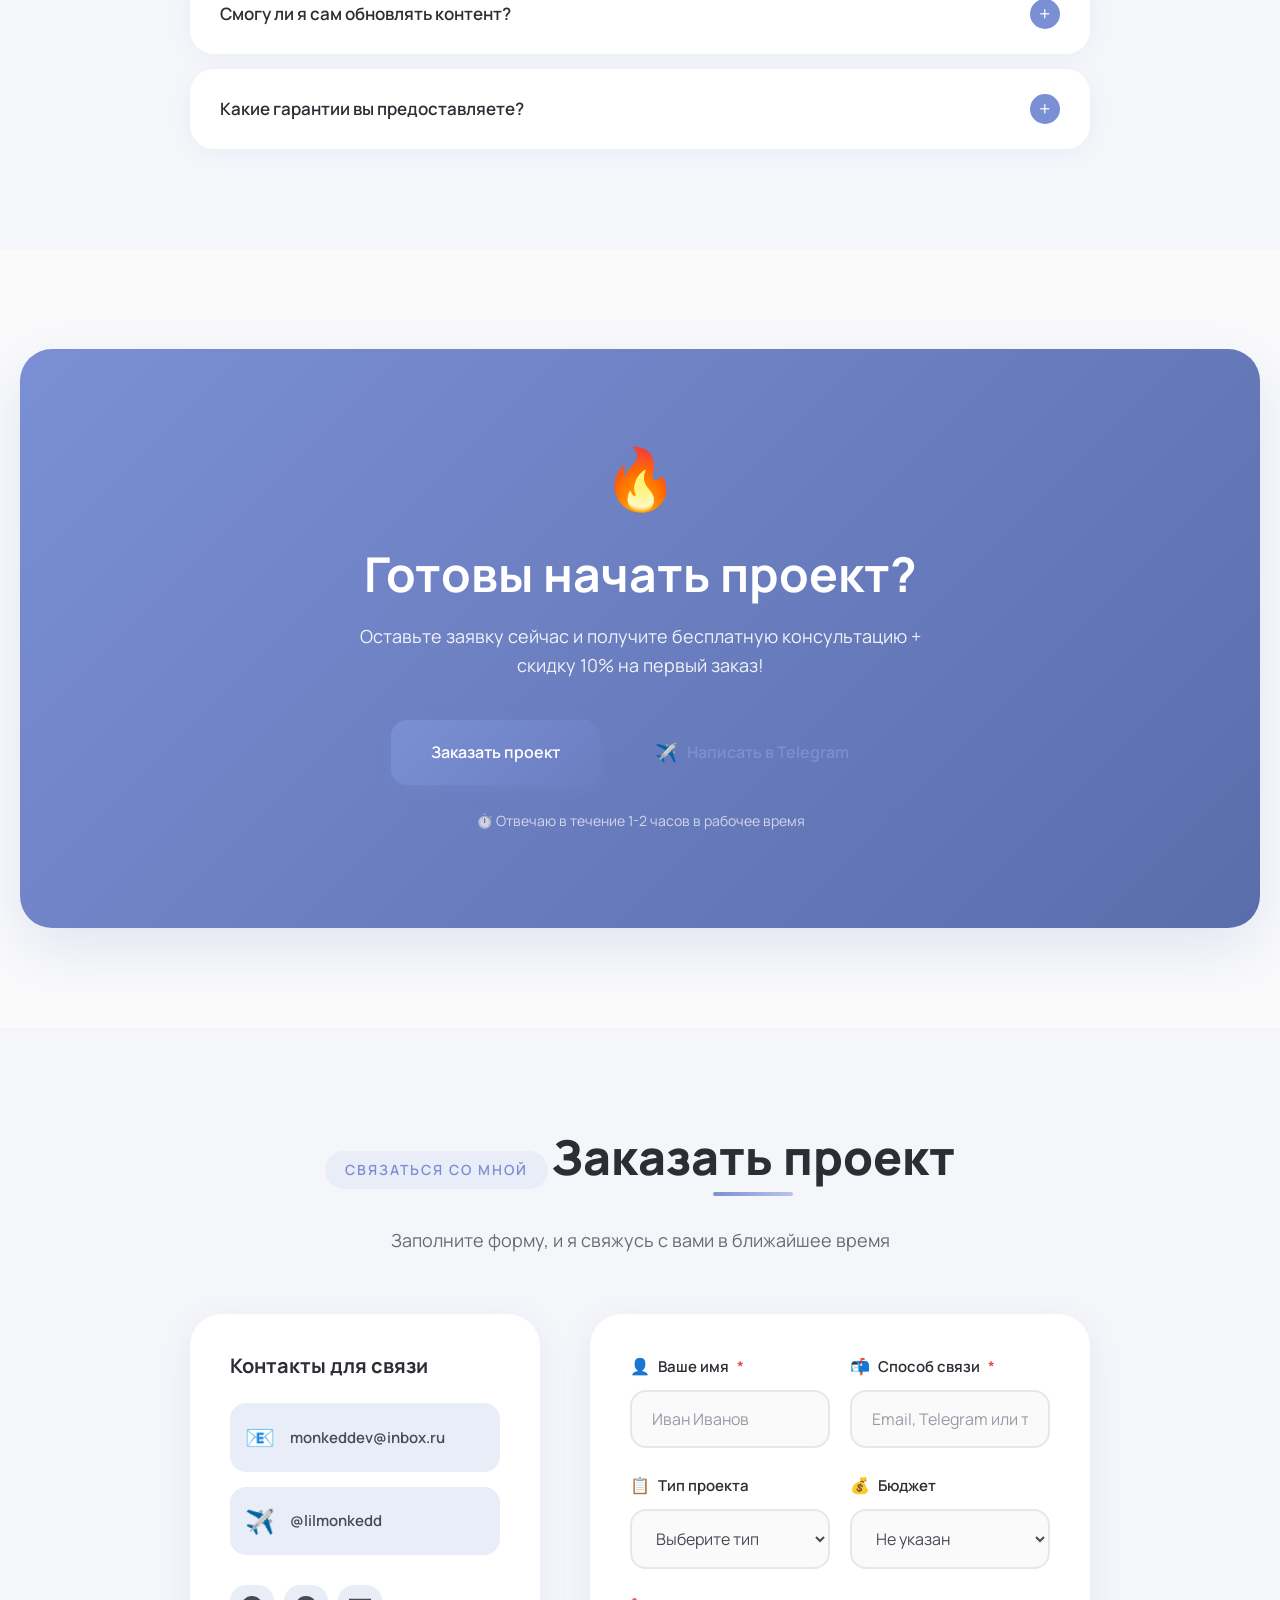
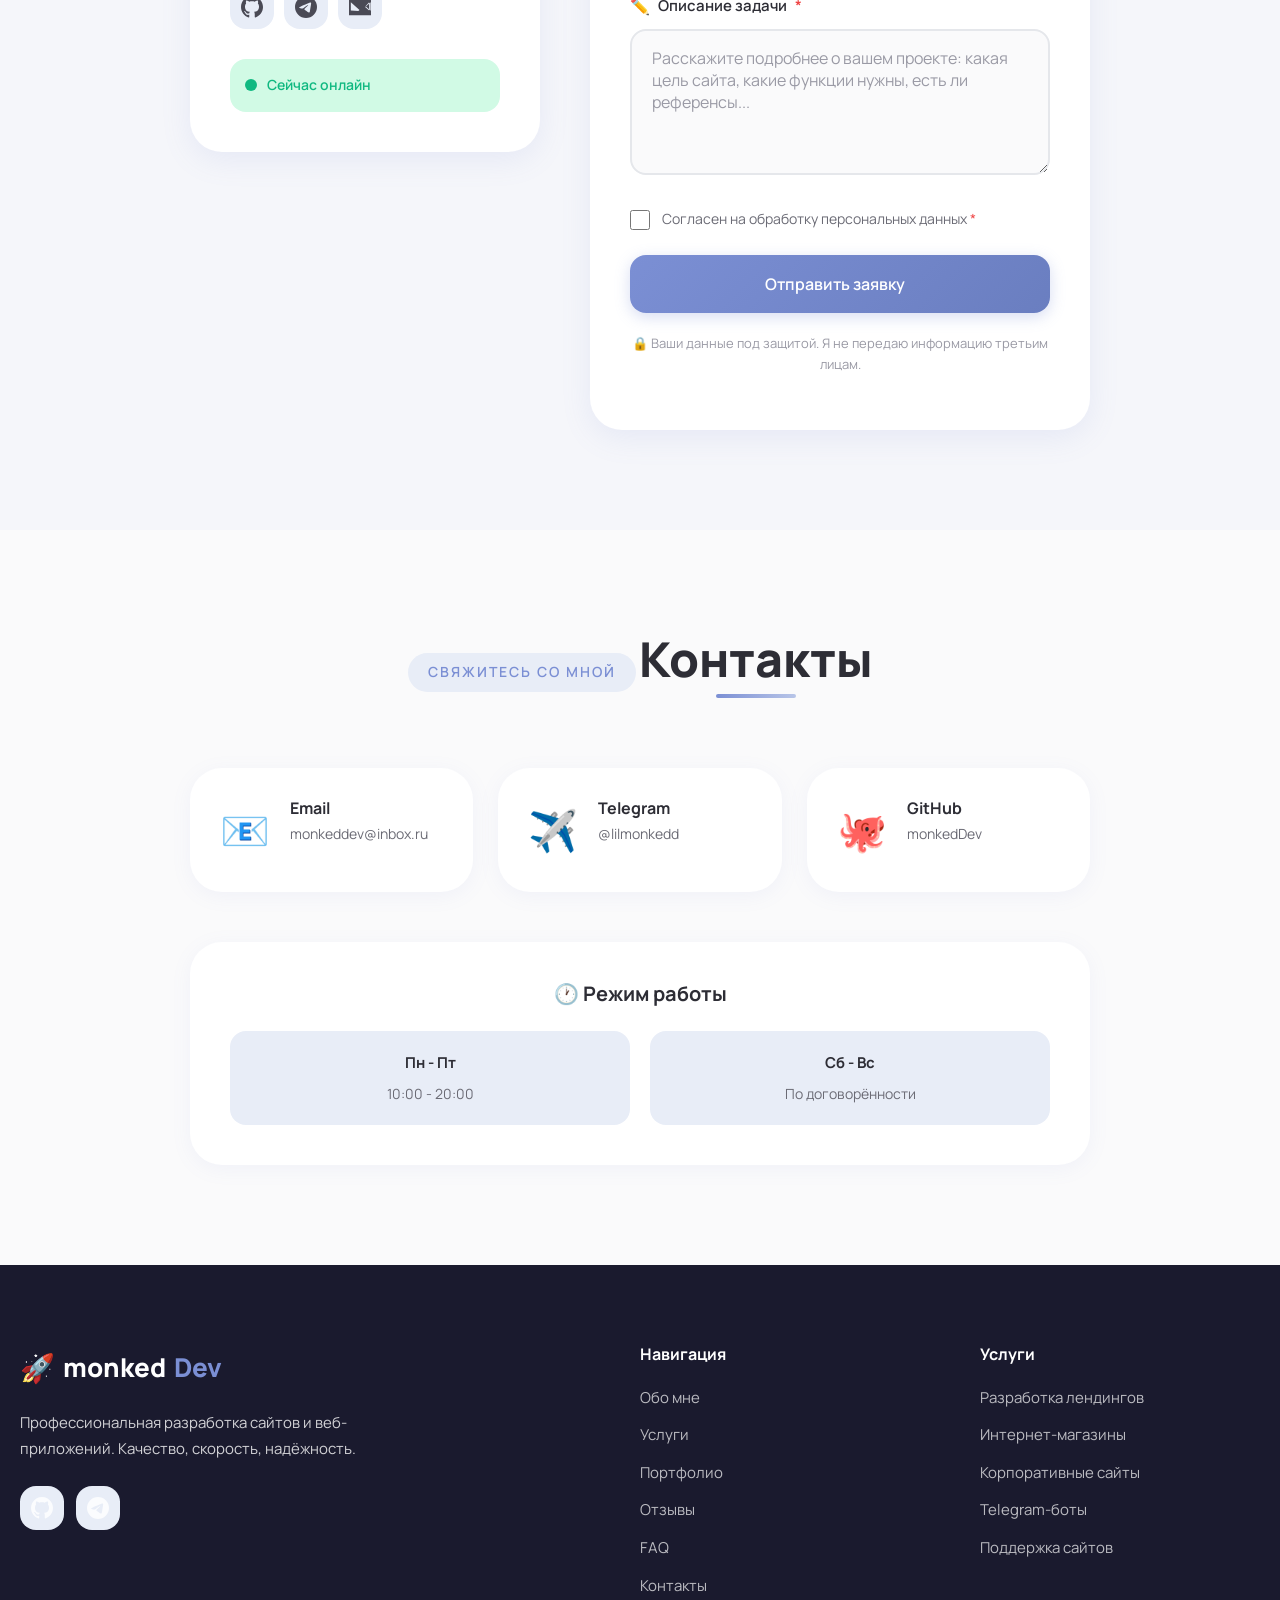
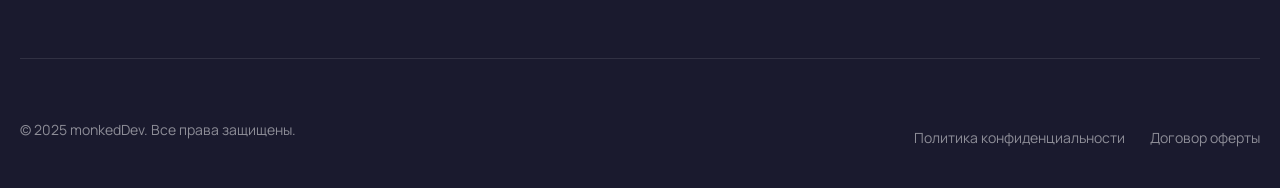
==== commit 090c2c1b: "Major site improvement: added new sections, animations, dark theme, enhanced JS" ====
--- a/index.html
+++ b/index.html
@@ -3,80 +3,309 @@
 <head>
     <meta charset="UTF-8">
     <meta name="viewport" content="width=device-width, initial-scale=1.0">
-    <title>monkedDev — Создание сайтов под ключ</title>
-    <meta name="description" content="Разработка сайтов, лендингов, интернет-магазинов и телеграм-ботов. Индивидуальный подход, современный дизайн, быстрая загрузка.">
+    <title>monkedDev — Создание сайтов под ключ | Разработка лендингов, интернет-магазинов, Telegram-ботов</title>
+    <meta name="description" content="Профессиональная разработка сайтов: лендинги, интернет-магазины, Telegram-боты. Индивидуальный подход, современный дизайн, быстрая загрузка. Бесплатная консультация!">
+    <meta name="keywords" content="создание сайтов, разработка лендингов, интернет-магазин, telegram бот, веб-разработка, заказать сайт">
+    <meta name="author" content="monkedDev">
     
-    <!-- Шрифты -->
+    <!-- Open Graph / Facebook -->
+    <meta property="og:type" content="website">
+    <meta property="og:url" content="https://monkeddev.github.io/">
+    <meta property="og:title" content="monkedDev — Создание сайтов под ключ">
+    <meta property="og:description" content="Разработка сайтов, лендингов, интернет-магазинов и телеграм-ботов.">
+    <meta property="og:image" content="img/og-image.png">
+
+    <!-- Twitter -->
+    <meta property="twitter:card" content="summary_large_image">
+    <meta property="twitter:url" content="https://monkeddev.github.io/">
+    <meta property="twitter:title" content="monkedDev — Создание сайтов под ключ">
+    <meta property="twitter:description" content="Разработка сайтов, лендингов, интернет-магазинов и телеграм-ботов.">
+    <meta property="twitter:image" content="img/og-image.png">
+
+    <!-- Favicon -->
+    <link rel="icon" type="image/svg+xml" href="data:image/svg+xml,<svg xmlns='http://www.w3.org/2000/svg' viewBox='0 0 100 100'><text y='.9em' font-size='90'>🚀</text></svg>">
+
+    <!-- Preconnect -->
     <link rel="preconnect" href="https://fonts.googleapis.com">
     <link rel="preconnect" href="https://fonts.gstatic.com" crossorigin>
-    <link href="https://fonts.googleapis.com/css2?family=Manrope:wght@300;400;500;600;700&display=swap" rel="stylesheet">
-    
+    <link rel="preconnect" href="https://api.web3forms.com">
+
+    <!-- Шрифты -->
+    <link href="https://fonts.googleapis.com/css2?family=Manrope:wght@300;400;500;600;700;800&display=swap" rel="stylesheet">
+
     <!-- Стили -->
     <link rel="stylesheet" href="css/style.css">
+    
+    <!-- JSON-LD Schema -->
+    <script type="application/ld+json">
+    {
+        "@context": "https://schema.org",
+        "@type": "ProfessionalService",
+        "name": "monkedDev",
+        "description": "Профессиональная разработка сайтов и веб-приложений",
+        "email": "monkeddev@inbox.ru",
+        "url": "https://monkeddev.github.io/",
+        "sameAs": [
+            "https://t.me/lilmonkedd"
+        ],
+        "priceRange": "₽₽",
+        "address": {
+            "@type": "PostalAddress",
+            "addressCountry": "RU"
+        }
+    }
+    </script>
 </head>
 <body>
+    <!-- Preloader -->
+    <div class="preloader" id="preloader">
+        <div class="preloader__spinner">
+            <div class="spinner__circle"></div>
+            <div class="spinner__text">Загрузка...</div>
+        </div>
+    </div>
+
+    <!-- Cursor follower -->
+    <div class="cursor-follower" id="cursorFollower"></div>
+
+    <!-- Scroll Progress -->
+    <div class="scroll-progress" id="scrollProgress"></div>
+
+    <!-- Back to Top Button -->
+    <button class="back-to-top" id="backToTop" aria-label="Наверх">
+        <svg width="24" height="24" viewBox="0 0 24 24" fill="none" stroke="currentColor" stroke-width="2">
+            <path d="M18 15l-6-6-6 6"/>
+        </svg>
+    </button>
+
     <!-- Header -->
     <header class="header" id="header">
         <div class="container header__container">
-            <a href="#" class="header__logo">monked<span class="accent">Dev</span></a>
+            <a href="#" class="header__logo">
+                <span class="logo__icon">🚀</span>
+                monked<span class="accent">Dev</span>
+            </a>
             <nav class="header__nav">
-                <a href="#about" class="header__link">Обо мне</a>
-                <a href="#services" class="header__link">Услуги</a>
-                <a href="#portfolio" class="header__link">Портфолио</a>
-                <a href="#contacts" class="header__link">Контакты</a>
+                <a href="#about" class="header__link">
+                    <span class="link__icon">👤</span>
+                    Обо мне
+                </a>
+                <a href="#services" class="header__link">
+                    <span class="link__icon">⚡</span>
+                    Услуги
+                </a>
+                <a href="#portfolio" class="header__link">
+                    <span class="link__icon">💼</span>
+                    Портфолио
+                </a>
+                <a href="#reviews" class="header__link">
+                    <span class="link__icon">⭐</span>
+                    Отзывы
+                </a>
+                <a href="#faq" class="header__link">
+                    <span class="link__icon">❓</span>
+                    FAQ
+                </a>
+                <a href="#contacts" class="header__link">
+                    <span class="link__icon">📬</span>
+                    Контакты
+                </a>
             </nav>
-            <a href="#order" class="btn btn--outline header__btn">Обсудить проект</a>
-            <button class="burger" aria-label="Меню">
-                <span></span>
-                <span></span>
-                <span></span>
-            </button>
+            <div class="header__actions">
+                <a href="#order" class="btn btn--outline header__btn">Обсудить проект</a>
+                <button class="theme-toggle" id="themeToggle" aria-label="Переключить тему">
+                    <span class="theme-icon theme-icon--light">☀️</span>
+                    <span class="theme-icon theme-icon--dark">🌙</span>
+                </button>
+                <button class="burger" aria-label="Меню">
+                    <span></span>
+                    <span></span>
+                    <span></span>
+                </button>
+            </div>
         </div>
     </header>
 
+    <!-- Mobile Menu Overlay -->
+    <div class="mobile-menu-overlay" id="mobileMenuOverlay"></div>
+
     <!-- Hero Section -->
-    <section class="hero">
+    <section class="hero" id="hero">
+        <div class="hero__bg">
+            <div class="hero__gradient"></div>
+            <div class="hero__particles" id="heroParticles"></div>
+        </div>
         <div class="container hero__container">
             <div class="hero__content">
-                <h1 class="hero__title">Создаю сайты, которые работают на ваш бизнес</h1>
-                <p class="hero__subtitle">Индивидуальная разработка, современный дизайн и внимание к деталям. Ваш проект — моя забота.</p>
-                <a href="#order" class="btn btn--primary">Заказать сайт</a>
+                <div class="hero__badge">
+                    <span class="badge__pulse"></span>
+                    🚀 Доступен для новых проектов
+                </div>
+                <h1 class="hero__title">
+                    Создаю сайты, которые
+                    <span class="title-gradient">работают на ваш бизнес</span>
+                </h1>
+                <p class="hero__subtitle">
+                    Индивидуальная разработка, современный дизайн и внимание к деталям. 
+                    Ваш проект — моя забота. От идеи до запуска под ключ.
+                </p>
+                <div class="hero__buttons">
+                    <a href="#order" class="btn btn--primary btn--lg">
+                        <span>Заказать сайт</span>
+                        <svg width="20" height="20" viewBox="0 0 24 24" fill="none" stroke="currentColor" stroke-width="2">
+                            <path d="M5 12h14M12 5l7 7-7 7"/>
+                        </svg>
+                    </a>
+                    <a href="#portfolio" class="btn btn--outline btn--lg">
+                        <span>Смотреть работы</span>
+                    </a>
+                </div>
+                <div class="hero__stats">
+                    <div class="hero__stat">
+                        <span class="stat__value" data-count="50">0</span>
+                        <span class="stat__label">Проектов</span>
+                    </div>
+                    <div class="hero__stat">
+                        <span class="stat__value" data-count="3">0</span>
+                        <span class="stat__label">Года опыта</span>
+                    </div>
+                    <div class="hero__stat">
+                        <span class="stat__value" data-count="100">0</span>
+                        <span class="stat__label">% Довольных</span>
+                    </div>
+                </div>
             </div>
             <div class="hero__image">
-                <div class="hero__illustration"></div>
-            </div>
+                <div class="hero__illustration">
+                    <div class="illustration__code">
+                        <div class="code__line"><span class="code__keyword">const</span> <span class="code__variable">success</span> = <span class="code__keyword">new</span> <span class="code__class">Project</span>();</div>
+                        <div class="code__line"><span class="code__variable">success</span>.<span class="code__method">create</span>({</div>
+                        <div class="code__line">&nbsp;&nbsp;quality: <span class="code__string">'premium'</span>,</div>
+                        <div class="code__line">&nbsp;&nbsp;deadline: <span class="code__string">'on-time'</span>,</div>
+                        <div class="code__line">&nbsp;&nbsp;support: <span class="code__boolean">true</span></div>
+                        <div class="code__line">});</div>
+                    </div>
+                </div>
+                <div class="hero__floating-card hero__floating-card--1">
+                    <span class="floating-card__icon">⚡</span>
+                    <span class="floating-card__text">Быстро</span>
+                </div>
+                <div class="hero__floating-card hero__floating-card--2">
+                    <span class="floating-card__icon">💎</span>
+                    <span class="floating-card__text">Качественно</span>
+                </div>
+                <div class="hero__floating-card hero__floating-card--3">
+                    <span class="floating-card__icon">🎯</span>
+                    <span class="floating-card__text">В срок</span>
+                </div>
+            </div>
+        </div>
+        <div class="hero__scroll-indicator" id="heroScrollIndicator">
+            <div class="scroll-indicator__mouse">
+                <div class="scroll-indicator__wheel"></div>
+            </div>
+            <span class="scroll-indicator__text">Листайте вниз</span>
         </div>
     </section>
 
     <!-- Обо мне -->
     <section class="about section" id="about">
         <div class="container about__container">
-            <h2 class="section__title">Обо мне</h2>
+            <div class="section__header">
+                <span class="section__subtitle">Обо мне</span>
+                <h2 class="section__title">Веб-разработчик с passion к деталям</h2>
+            </div>
             <div class="about__content">
+                <div class="about__image-wrapper">
+                    <div class="about__image">
+                        <div class="about__avatar">
+                            <span class="avatar__emoji">👨‍💻</span>
+                        </div>
+                        <div class="about__experience">
+                            <span class="experience__years">3+</span>
+                            <span class="experience__text">года опыта</span>
+                        </div>
+                    </div>
+                    <div class="about__pattern"></div>
+                </div>
                 <div class="about__text">
-                    <p>Привет! Я <strong>monkedDev</strong> — веб-разработчик, специализирующийся на создании современных и функциональных сайтов.</p>
-                    <p>Мой подход — это сочетание чистого кода, продуманного дизайна и внимания к потребностям клиента. Каждый проект для меня — это возможность создать что-то уникальное и полезное.</p>
+                    <p class="text__lead">
+                        Привет! Я <strong>monkedDev</strong> — веб-разработчик, специализирующийся на создании современных и функциональных сайтов.
+                    </p>
+                    <p>
+                        Мой подход — это сочетание чистого кода, продуманного дизайна и внимания к потребностям клиента. 
+                        Каждый проект для меня — это возможность создать что-то уникальное и полезное.
+                    </p>
+                    <p>
+                        Работаю с современными технологиями, слежу за трендами веб-разработки и постоянно совершенствую свои навыки.
+                    </p>
+                    
+                    <div class="about__skills">
+                        <h3 class="skills__title">Технологии и навыки</h3>
+                        <div class="skills__grid">
+                            <div class="skill-item">
+                                <div class="skill-item__header">
+                                    <span class="skill-item__icon">🌐</span>
+                                    <span class="skill-item__name">HTML5 / CSS3</span>
+                                    <span class="skill-item__percent">95%</span>
+                                </div>
+                                <div class="skill-item__bar">
+                                    <div class="skill-item__progress" data-progress="95"></div>
+                                </div>
+                            </div>
+                            <div class="skill-item">
+                                <div class="skill-item__header">
+                                    <span class="skill-item__icon">⚡</span>
+                                    <span class="skill-item__name">JavaScript / ES6+</span>
+                                    <span class="skill-item__percent">90%</span>
+                                </div>
+                                <div class="skill-item__bar">
+                                    <div class="skill-item__progress" data-progress="90"></div>
+                                </div>
+                            </div>
+                            <div class="skill-item">
+                                <div class="skill-item__header">
+                                    <span class="skill-item__icon">⚛️</span>
+                                    <span class="skill-item__name">React</span>
+                                    <span class="skill-item__percent">85%</span>
+                                </div>
+                                <div class="skill-item__bar">
+                                    <div class="skill-item__progress" data-progress="85"></div>
+                                </div>
+                            </div>
+                            <div class="skill-item">
+                                <div class="skill-item__header">
+                                    <span class="skill-item__icon">🤖</span>
+                                    <span class="skill-item__name">Telegram Bots</span>
+                                    <span class="skill-item__percent">88%</span>
+                                </div>
+                                <div class="skill-item__bar">
+                                    <div class="skill-item__progress" data-progress="88"></div>
+                                </div>
+                            </div>
+                        </div>
+                    </div>
+
                     <div class="about__tech">
                         <span class="tech-tag">HTML5</span>
                         <span class="tech-tag">CSS3/SCSS</span>
                         <span class="tech-tag">JavaScript</span>
+                        <span class="tech-tag">TypeScript</span>
                         <span class="tech-tag">React</span>
                         <span class="tech-tag">Node.js</span>
-                        <span class="tech-tag">Telegram Bots</span>
-                    </div>
-                </div>
-                <div class="about__stats">
-                    <div class="stat-card">
-                        <span class="stat-card__number">50+</span>
-                        <span class="stat-card__label">Проектов выполнено</span>
-                    </div>
-                    <div class="stat-card">
-                        <span class="stat-card__number">3+</span>
-                        <span class="stat-card__label">Года опыта</span>
-                    </div>
-                    <div class="stat-card">
-                        <span class="stat-card__number">100%</span>
-                        <span class="stat-card__label">Довольных клиентов</span>
+                        <span class="tech-tag">Express</span>
+                        <span class="tech-tag">MongoDB</span>
+                        <span class="tech-tag">PostgreSQL</span>
+                        <span class="tech-tag">Git</span>
+                        <span class="tech-tag">Docker</span>
+                        <span class="tech-tag">Figma</span>
+                        <span class="tech-tag">Webpack</span>
+                        <span class="tech-tag">Vite</span>
+                    </div>
+
+                    <div class="about__cta">
+                        <a href="#order" class="btn btn--primary">Обсудить проект</a>
+                        <a href="#portfolio" class="btn btn--ghost">Смотреть портфолио</a>
                     </div>
                 </div>
             </div>
@@ -86,31 +315,175 @@
     <!-- Услуги -->
     <section class="services section" id="services">
         <div class="container services__container">
-            <h2 class="section__title">Услуги</h2>
+            <div class="section__header">
+                <span class="section__subtitle">Что я предлагаю</span>
+                <h2 class="section__title">Услуги и цены</h2>
+                <p class="section__desc">Полный цикл веб-разработки: от прототипа до запуска и поддержки</p>
+            </div>
+            
+            <div class="services__tabs">
+                <button class="services__tab services__tab--active" data-tab="all">Все услуги</button>
+                <button class="services__tab" data-tab="websites">Сайты</button>
+                <button class="services__tab" data-tab="bots">Боты</button>
+                <button class="services__tab" data-tab="support">Поддержка</button>
+            </div>
+
             <div class="services__grid">
-                <div class="service-card">
+                <div class="service-card" data-category="websites">
+                    <div class="service-card__badge">Популярное</div>
                     <div class="service-card__icon">🌐</div>
                     <h3 class="service-card__title">Лендинги</h3>
-                    <p class="service-card__desc">Одностраничные сайты с высокой конверсией для продвижения товаров и услуг.</p>
-                    <span class="service-card__price">от 15 000 ₽</span>
-                </div>
-                <div class="service-card">
+                    <p class="service-card__desc">Одностраничные сайты с высокой конверсией для продвижения товаров и услуг. Адаптивный дизайн, быстрая загрузка, SEO-оптимизация.</p>
+                    <ul class="service-card__features">
+                        <li>✅ Адаптивный дизайн</li>
+                        <li>✅ SEO-оптимизация</li>
+                        <li>✅ Форма заявки</li>
+                        <li>✅ Аналитика</li>
+                    </ul>
+                    <div class="service-card__price">
+                        <span class="price__from">от</span>
+                        <span class="price__value">15 000</span>
+                        <span class="price__currency">₽</span>
+                    </div>
+                    <a href="#order" class="btn btn--primary btn--full">Заказать</a>
+                </div>
+
+                <div class="service-card" data-category="websites">
                     <div class="service-card__icon">🛒</div>
                     <h3 class="service-card__title">Интернет-магазины</h3>
-                    <p class="service-card__desc">Полноценные онлайн-магазины с каталогом, корзиной и оплатой.</p>
-                    <span class="service-card__price">от 40 000 ₽</span>
-                </div>
-                <div class="service-card">
+                    <p class="service-card__desc">Полноценные онлайн-магазины с каталогом, корзиной, оплатой и интеграцией с системами учёта.</p>
+                    <ul class="service-card__features">
+                        <li>✅ Каталог товаров</li>
+                        <li>✅ Корзина и оплата</li>
+                        <li>✅ Админ-панель</li>
+                        <li>✅ Интеграции</li>
+                    </ul>
+                    <div class="service-card__price">
+                        <span class="price__from">от</span>
+                        <span class="price__value">40 000</span>
+                        <span class="price__currency">₽</span>
+                    </div>
+                    <a href="#order" class="btn btn--primary btn--full">Заказать</a>
+                </div>
+
+                <div class="service-card" data-category="websites">
+                    <div class="service-card__icon">🏢</div>
+                    <h3 class="service-card__title">Корпоративные сайты</h3>
+                    <p class="service-card__desc">Многостраничные сайты для компаний с презентацией услуг, портфолио и контактной информацией.</p>
+                    <ul class="service-card__features">
+                        <li>✅ Многостраничная структура</li>
+                        <li>✅ Презентация компании</li>
+                        <li>✅ Новости и блог</li>
+                        <li>✅ CRM-интеграция</li>
+                    </ul>
+                    <div class="service-card__price">
+                        <span class="price__from">от</span>
+                        <span class="price__value">30 000</span>
+                        <span class="price__currency">₽</span>
+                    </div>
+                    <a href="#order" class="btn btn--primary btn--full">Заказать</a>
+                </div>
+
+                <div class="service-card" data-category="bots">
+                    <div class="service-card__badge">Новинка</div>
                     <div class="service-card__icon">📱</div>
-                    <h3 class="service-card__title">Телеграм-боты</h3>
-                    <p class="service-card__desc">Автоматизация бизнеса через Telegram: от простых ботов до сложных систем.</p>
-                    <span class="service-card__price">от 10 000 ₽</span>
-                </div>
-                <div class="service-card">
+                    <h3 class="service-card__title">Telegram-боты</h3>
+                    <p class="service-card__desc">Автоматизация бизнеса через Telegram: от простых ботов до сложных систем с интеграциями.</p>
+                    <ul class="service-card__features">
+                        <li>✅ Автоответы</li>
+                        <li>✅ Приём платежей</li>
+                        <li>✅ Рассылки</li>
+                        <li>✅ Интеграции API</li>
+                    </ul>
+                    <div class="service-card__price">
+                        <span class="price__from">от</span>
+                        <span class="price__value">10 000</span>
+                        <span class="price__currency">₽</span>
+                    </div>
+                    <a href="#order" class="btn btn--primary btn--full">Заказать</a>
+                </div>
+
+                <div class="service-card" data-category="support">
                     <div class="service-card__icon">🔧</div>
                     <h3 class="service-card__title">Поддержка сайтов</h3>
-                    <p class="service-card__desc">Обслуживание, обновление и доработка существующих проектов.</p>
-                    <span class="service-card__price">от 5 000 ₽/мес</span>
+                    <p class="service-card__desc">Обслуживание, обновление и доработка существующих проектов. Техническая поддержка 24/7.</p>
+                    <ul class="service-card__features">
+                        <li>✅ Обновления контента</li>
+                        <li>✅ Исправление ошибок</li>
+                        <li>✅ Мониторинг</li>
+                        <li>✅ Консультации</li>
+                    </ul>
+                    <div class="service-card__price">
+                        <span class="price__from">от</span>
+                        <span class="price__value">5 000</span>
+                        <span class="price__currency">₽/мес</span>
+                    </div>
+                    <a href="#order" class="btn btn--primary btn--full">Заказать</a>
+                </div>
+
+                <div class="service-card" data-category="support">
+                    <div class="service-card__icon">🎨</div>
+                    <h3 class="service-card__title">Дизайн и редизайн</h3>
+                    <p class="service-card__desc">Создание уникального дизайна или обновление существующего. Прототипирование, UI/UX.</p>
+                    <ul class="service-card__features">
+                        <li>✅ Прототипы</li>
+                        <li>✅ UI/UX дизайн</li>
+                        <li>✅ Адаптивность</li>
+                        <li>✅ Дизайн-система</li>
+                    </ul>
+                    <div class="service-card__price">
+                        <span class="price__from">от</span>
+                        <span class="price__value">12 000</span>
+                        <span class="price__currency">₽</span>
+                    </div>
+                    <a href="#order" class="btn btn--primary btn--full">Заказать</a>
+                </div>
+            </div>
+
+            <div class="services__cta">
+                <p>Не нашли нужную услугу?</p>
+                <a href="#order" class="btn btn--outline">Обсудить индивидуальный проект</a>
+            </div>
+        </div>
+    </section>
+
+    <!-- Преимущества -->
+    <section class="benefits section" id="benefits">
+        <div class="container benefits__container">
+            <div class="section__header">
+                <span class="section__subtitle">Почему я</span>
+                <h2 class="section__title">Преимущества работы со мной</h2>
+            </div>
+            <div class="benefits__grid">
+                <div class="benefit-card">
+                    <div class="benefit-card__icon">⏱️</div>
+                    <h3 class="benefit-card__title">Соблюдение сроков</h3>
+                    <p class="benefit-card__desc">Сдаю проекты точно в срок, указанный в договоре. Ценю ваше время и репутацию.</p>
+                </div>
+                <div class="benefit-card">
+                    <div class="benefit-card__icon">💰</div>
+                    <h3 class="benefit-card__title">Честные цены</h3>
+                    <p class="benefit-card__desc">Фиксированная стоимость после согласования ТЗ. Никаких скрытых платежей.</p>
+                </div>
+                <div class="benefit-card">
+                    <div class="benefit-card__icon">📞</div>
+                    <h3 class="benefit-card__title">Всегда на связи</h3>
+                    <p class="benefit-card__desc">Оперативно отвечаю на сообщения, держу в курсе всех этапов разработки.</p>
+                </div>
+                <div class="benefit-card">
+                    <div class="benefit-card__icon">🔒</div>
+                    <h3 class="benefit-card__title">Гарантия качества</h3>
+                    <p class="benefit-card__desc">Бесплатно исправляю ошибки в течение 30 дней после запуска проекта.</p>
+                </div>
+                <div class="benefit-card">
+                    <div class="benefit-card__icon">📱</div>
+                    <h3 class="benefit-card__title">Адаптивность</h3>
+                    <p class="benefit-card__desc">Все сайты отлично выглядят на компьютерах, планшетах и смартфонах.</p>
+                </div>
+                <div class="benefit-card">
+                    <div class="benefit-card__icon">🚀</div>
+                    <h3 class="benefit-card__title">Скорость загрузки</h3>
+                    <p class="benefit-card__desc">Оптимизирую код и изображения для максимальной скорости загрузки.</p>
                 </div>
             </div>
         </div>
@@ -119,67 +492,459 @@
     <!-- Портфолио -->
     <section class="portfolio section" id="portfolio">
         <div class="container portfolio__container">
-            <h2 class="section__title">Портфолио</h2>
+            <div class="section__header">
+                <span class="section__subtitle">Мои работы</span>
+                <h2 class="section__title">Портфолио проектов</h2>
+                <p class="section__desc">Последние выполненные проекты</p>
+            </div>
+
+            <div class="portfolio__filter">
+                <button class="portfolio__filter-btn portfolio__filter-btn--active" data-filter="all">Все</button>
+                <button class="portfolio__filter-btn" data-filter="landing">Лендинги</button>
+                <button class="portfolio__filter-btn" data-filter="shop">Магазины</button>
+                <button class="portfolio__filter-btn" data-filter="bot">Боты</button>
+                <button class="portfolio__filter-btn" data-filter="corporate">Корпоративные</button>
+            </div>
+
             <div class="portfolio__grid">
-                <div class="portfolio-card">
+                <div class="portfolio-card" data-category="landing">
                     <div class="portfolio-card__image">
-                        <div class="portfolio-placeholder">Проект 1</div>
+                        <div class="portfolio-placeholder">
+                            <span class="placeholder__emoji">🏠</span>
+                            <span class="placeholder__text">Недвижимость</span>
+                        </div>
+                        <div class="portfolio-card__overlay">
+                            <a href="#" class="portfolio-card__preview">🔍</a>
+                            <a href="#" class="portfolio-card__external">🔗</a>
+                        </div>
                     </div>
                     <div class="portfolio-card__content">
-                        <h3 class="portfolio-card__title">Название проекта</h3>
-                        <p class="portfolio-card__desc">Краткое описание проекта и технологий</p>
-                        <a href="#" class="portfolio-card__link">Смотреть →</a>
-                    </div>
-                </div>
-                <div class="portfolio-card">
+                        <div class="portfolio-card__tags">
+                            <span class="tag tag--primary">Лендинг</span>
+                            <span class="tag tag--secondary">HTML/CSS</span>
+                        </div>
+                        <h3 class="portfolio-card__title">Сайт агентства недвижимости</h3>
+                        <p class="portfolio-card__desc">Лендинг для агентства недвижимости с каталогом объектов и формой заявки.</p>
+                        <div class="portfolio-card__meta">
+                            <span class="meta__item">📅 2 недели</span>
+                            <span class="meta__item">💰 25 000 ₽</span>
+                        </div>
+                    </div>
+                </div>
+
+                <div class="portfolio-card" data-category="shop">
                     <div class="portfolio-card__image">
-                        <div class="portfolio-placeholder">Проект 2</div>
+                        <div class="portfolio-placeholder">
+                            <span class="placeholder__emoji">👕</span>
+                            <span class="placeholder__text">Магазин одежды</span>
+                        </div>
+                        <div class="portfolio-card__overlay">
+                            <a href="#" class="portfolio-card__preview">🔍</a>
+                            <a href="#" class="portfolio-card__external">🔗</a>
+                        </div>
                     </div>
                     <div class="portfolio-card__content">
-                        <h3 class="portfolio-card__title">Название проекта</h3>
-                        <p class="portfolio-card__desc">Краткое описание проекта и технологий</p>
-                        <a href="#" class="portfolio-card__link">Смотреть →</a>
-                    </div>
-                </div>
-                <div class="portfolio-card">
+                        <div class="portfolio-card__tags">
+                            <span class="tag tag--primary">Магазин</span>
+                            <span class="tag tag--secondary">React</span>
+                        </div>
+                        <h3 class="portfolio-card__title">Интернет-магазин одежды</h3>
+                        <p class="portfolio-card__desc">Онлайн-магазин с каталогом, корзиной, оплатой и интеграцией с 1С.</p>
+                        <div class="portfolio-card__meta">
+                            <span class="meta__item">📅 6 недель</span>
+                            <span class="meta__item">💰 65 000 ₽</span>
+                        </div>
+                    </div>
+                </div>
+
+                <div class="portfolio-card" data-category="bot">
                     <div class="portfolio-card__image">
-                        <div class="portfolio-placeholder">Проект 3</div>
+                        <div class="portfolio-placeholder">
+                            <span class="placeholder__emoji">🍕</span>
+                            <span class="placeholder__text">Бот доставки</span>
+                        </div>
+                        <div class="portfolio-card__overlay">
+                            <a href="#" class="portfolio-card__preview">🔍</a>
+                            <a href="#" class="portfolio-card__external">🔗</a>
+                        </div>
                     </div>
                     <div class="portfolio-card__content">
-                        <h3 class="portfolio-card__title">Название проекта</h3>
-                        <p class="portfolio-card__desc">Краткое описание проекта и технологий</p>
-                        <a href="#" class="portfolio-card__link">Смотреть →</a>
-                    </div>
-                </div>
-            </div>
+                        <div class="portfolio-card__tags">
+                            <span class="tag tag--primary">Telegram-бот</span>
+                            <span class="tag tag--secondary">Node.js</span>
+                        </div>
+                        <h3 class="portfolio-card__title">Бот для доставки пиццы</h3>
+                        <p class="portfolio-card__desc">Telegram-бот для заказа пиццы с меню, корзиной и онлайн-оплатой.</p>
+                        <div class="portfolio-card__meta">
+                            <span class="meta__item">📅 3 недели</span>
+                            <span class="meta__item">💰 30 000 ₽</span>
+                        </div>
+                    </div>
+                </div>
+
+                <div class="portfolio-card" data-category="corporate">
+                    <div class="portfolio-card__image">
+                        <div class="portfolio-placeholder">
+                            <span class="placeholder__emoji">🏢</span>
+                            <span class="placeholder__text">Юридическая фирма</span>
+                        </div>
+                        <div class="portfolio-card__overlay">
+                            <a href="#" class="portfolio-card__preview">🔍</a>
+                            <a href="#" class="portfolio-card__external">🔗</a>
+                        </div>
+                    </div>
+                    <div class="portfolio-card__content">
+                        <div class="portfolio-card__tags">
+                            <span class="tag tag--primary">Корпоративный</span>
+                            <span class="tag tag--secondary">WordPress</span>
+                        </div>
+                        <h3 class="portfolio-card__title">Сайт юридической фирмы</h3>
+                        <p class="portfolio-card__desc">Корпоративный сайт с услугами, командой, блогом и формой консультации.</p>
+                        <div class="portfolio-card__meta">
+                            <span class="meta__item">📅 4 недели</span>
+                            <span class="meta__item">💰 45 000 ₽</span>
+                        </div>
+                    </div>
+                </div>
+
+                <div class="portfolio-card" data-category="landing">
+                    <div class="portfolio-card__image">
+                        <div class="portfolio-placeholder">
+                            <span class="placeholder__emoji">💪</span>
+                            <span class="placeholder__text">Фитнес-клуб</span>
+                        </div>
+                        <div class="portfolio-card__overlay">
+                            <a href="#" class="portfolio-card__preview">🔍</a>
+                            <a href="#" class="portfolio-card__external">🔗</a>
+                        </div>
+                    </div>
+                    <div class="portfolio-card__content">
+                        <div class="portfolio-card__tags">
+                            <span class="tag tag--primary">Лендинг</span>
+                            <span class="tag tag--secondary">GSAP</span>
+                        </div>
+                        <h3 class="portfolio-card__title">Сайт фитнес-клуба</h3>
+                        <p class="portfolio-card__desc">Лендинг с анимациями, расписанием тренировок и формой записи.</p>
+                        <div class="portfolio-card__meta">
+                            <span class="meta__item">📅 2 недели</span>
+                            <span class="meta__item">💰 28 000 ₽</span>
+                        </div>
+                    </div>
+                </div>
+
+                <div class="portfolio-card" data-category="bot">
+                    <div class="portfolio-card__image">
+                        <div class="portfolio-placeholder">
+                            <span class="placeholder__emoji">📚</span>
+                            <span class="placeholder__text">Бот обучения</span>
+                        </div>
+                        <div class="portfolio-card__overlay">
+                            <a href="#" class="portfolio-card__preview">🔍</a>
+                            <a href="#" class="portfolio-card__external">🔗</a>
+                        </div>
+                    </div>
+                    <div class="portfolio-card__content">
+                        <div class="portfolio-card__tags">
+                            <span class="tag tag--primary">Telegram-бот</span>
+                            <span class="tag tag--secondary">Python</span>
+                        </div>
+                        <h3 class="portfolio-card__title">Бот для онлайн-обучения</h3>
+                        <p class="portfolio-card__desc">Образовательный бот с курсами, тестами и выдачей сертификатов.</p>
+                        <div class="portfolio-card__meta">
+                            <span class="meta__item">📅 5 недель</span>
+                            <span class="meta__item">💰 50 000 ₽</span>
+                        </div>
+                    </div>
+                </div>
+            </div>
+
+            <div class="portfolio__cta">
+                <p>Хотите увидеть больше работ?</p>
+                <a href="https://github.com/monkedDev" class="btn btn--outline" target="_blank">Мой GitHub</a>
+            </div>
+        </div>
+    </section>
+
+    <!-- Отзывы -->
+    <section class="reviews section" id="reviews">
+        <div class="container reviews__container">
+            <div class="section__header">
+                <span class="section__subtitle">Отзывы</span>
+                <h2 class="section__title">Что говорят клиенты</h2>
+            </div>
+            
+            <div class="reviews__slider">
+                <button class="slider__btn slider__btn--prev" aria-label="Предыдущий">
+                    <svg width="24" height="24" viewBox="0 0 24 24" fill="none" stroke="currentColor" stroke-width="2">
+                        <path d="M15 18l-6-6 6-6"/>
+                    </svg>
+                </button>
+                
+                <div class="reviews__track" id="reviewsTrack">
+                    <div class="review-card">
+                        <div class="review-card__header">
+                            <div class="review-card__avatar">👨</div>
+                            <div class="review-card__info">
+                                <h4 class="review-card__name">Алексей Петров</h4>
+                                <p class="review-card__position">CEO, TechStart</p>
+                            </div>
+                            <div class="review-card__rating">⭐⭐⭐⭐⭐</div>
+                        </div>
+                        <div class="review-card__content">
+                            <p>«Заказывал лендинг для своего стартапа. Результат превзошёл ожидания! Сайт получился современным, быстрым и удобным. Конверсия выросла на 40%. Рекомендую!»</p>
+                        </div>
+                        <div class="review-card__footer">
+                            <span class="review-card__date">Март 2025</span>
+                            <span class="review-card__project">Лендинг для TechStart</span>
+                        </div>
+                    </div>
+
+                    <div class="review-card">
+                        <div class="review-card__header">
+                            <div class="review-card__avatar">👩</div>
+                            <div class="review-card__info">
+                                <h4 class="review-card__name">Мария Иванова</h4>
+                                <p class="review-card__position">Владелец магазина</p>
+                            </div>
+                            <div class="review-card__rating">⭐⭐⭐⭐⭐</div>
+                        </div>
+                        <div class="review-card__content">
+                            <p>«Заказывала интернет-магазин одежды. Всё сделали в срок, дизайн отличный, клиенты довольны. Отдельное спасибо за обучение работе с админ-панелью!»</p>
+                        </div>
+                        <div class="review-card__footer">
+                            <span class="review-card__date">Февраль 2025</span>
+                            <span class="review-card__project">Интернет-магазин</span>
+                        </div>
+                    </div>
+
+                    <div class="review-card">
+                        <div class="review-card__header">
+                            <div class="review-card__avatar">👨‍💼</div>
+                            <div class="review-card__info">
+                                <h4 class="review-card__name">Дмитрий Соколов</h4>
+                                <p class="review-card__position">Директор, DeliveryPro</p>
+                            </div>
+                            <div class="review-card__rating">⭐⭐⭐⭐⭐</div>
+                        </div>
+                        <div class="review-card__content">
+                            <p>«Разработали Telegram-бота для доставки еды. Бот работает безупречно, заказы принимаются автоматически. Продажи через бота составляют 30% от всех заказов.»</p>
+                        </div>
+                        <div class="review-card__footer">
+                            <span class="review-card__date">Январь 2025</span>
+                            <span class="review-card__project">Telegram-бот</span>
+                        </div>
+                    </div>
+
+                    <div class="review-card">
+                        <div class="review-card__header">
+                            <div class="review-card__avatar">👩‍💼</div>
+                            <div class="review-card__info">
+                                <h4 class="review-card__name">Елена Козлова</h4>
+                                <p class="review-card__position">Маркетолог, FitLife</p>
+                            </div>
+                            <div class="review-card__rating">⭐⭐⭐⭐⭐</div>
+                        </div>
+                        <div class="review-card__content">
+                            <p>«Отличная работа! Сайт фитнес-клуба получился ярким и функциональным. Анимации смотрятся эффектно, форма записи работает идеально. Будем сотрудничать дальше!»</p>
+                        </div>
+                        <div class="review-card__footer">
+                            <span class="review-card__date">Декабрь 2024</span>
+                            <span class="review-card__project">Сайт фитнес-клуба</span>
+                        </div>
+                    </div>
+                </div>
+
+                <button class="slider__btn slider__btn--next" aria-label="Следующий">
+                    <svg width="24" height="24" viewBox="0 0 24 24" fill="none" stroke="currentColor" stroke-width="2">
+                        <path d="M9 18l6-6-6-6"/>
+                    </svg>
+                </button>
+            </div>
+
+            <div class="reviews__dots" id="reviewsDots"></div>
         </div>
     </section>
 
     <!-- Этапы работы -->
     <section class="stages section" id="stages">
         <div class="container stages__container">
-            <h2 class="section__title">Этапы работы</h2>
+            <div class="section__header">
+                <span class="section__subtitle">Как мы будем работать</span>
+                <h2 class="section__title">Этапы сотрудничества</h2>
+            </div>
             <div class="stages__timeline">
                 <div class="stage-item">
                     <div class="stage-item__number">01</div>
+                    <div class="stage-item__icon">📋</div>
                     <h3 class="stage-item__title">Техническое задание</h3>
-                    <p class="stage-item__desc">Обсуждаем ваши требования, составляем подробное ТЗ</p>
+                    <p class="stage-item__desc">Обсуждаем ваши требования, анализируем конкурентов, составляем подробное ТЗ</p>
+                    <div class="stage-item__time">1-3 дня</div>
                 </div>
                 <div class="stage-item">
                     <div class="stage-item__number">02</div>
-                    <h3 class="stage-item__title">Дизайн</h3>
-                    <p class="stage-item__desc">Создаю макет, согласовываю визуальную часть</p>
+                    <div class="stage-item__icon">🎨</div>
+                    <h3 class="stage-item__title">Дизайн и прототип</h3>
+                    <p class="stage-item__desc">Создаю макет, согласовываю визуальную часть, вношу правки</p>
+                    <div class="stage-item__time">3-7 дней</div>
                 </div>
                 <div class="stage-item">
                     <div class="stage-item__number">03</div>
+                    <div class="stage-item__icon">💻</div>
                     <h3 class="stage-item__title">Верстка и код</h3>
-                    <p class="stage-item__desc">Разрабатываю функционал, интегрирую все системы</p>
+                    <p class="stage-item__desc">Разрабатываю функционал, интегрирую все системы, настраиваю CMS</p>
+                    <div class="stage-item__time">7-21 дней</div>
                 </div>
                 <div class="stage-item">
                     <div class="stage-item__number">04</div>
+                    <div class="stage-item__icon">🧪</div>
+                    <h3 class="stage-item__title">Тестирование</h3>
+                    <p class="stage-item__desc">Проверяю работу сайта, исправляю ошибки, оптимизирую скорость</p>
+                    <div class="stage-item__time">2-3 дня</div>
+                </div>
+                <div class="stage-item">
+                    <div class="stage-item__number">05</div>
+                    <div class="stage-item__icon">🚀</div>
                     <h3 class="stage-item__title">Запуск</h3>
-                    <p class="stage-item__desc">Тестирую, размещаю на хостинге, передаю проект</p>
-                </div>
+                    <p class="stage-item__desc">Размещаю на хостинге, подключаю домен, передаю доступы</p>
+                    <div class="stage-item__time">1-2 дня</div>
+                </div>
+                <div class="stage-item">
+                    <div class="stage-item__number">06</div>
+                    <div class="stage-item__icon">🤝</div>
+                    <h3 class="stage-item__title">Поддержка</h3>
+                    <p class="stage-item__desc">Гарантийное обслуживание, консультации, дальнейшая поддержка</p>
+                    <div class="stage-item__time">Постоянно</div>
+                </div>
+            </div>
+        </div>
+    </section>
+
+    <!-- FAQ -->
+    <section class="faq section" id="faq">
+        <div class="container faq__container">
+            <div class="section__header">
+                <span class="section__subtitle">Вопросы и ответы</span>
+                <h2 class="section__title">Часто задаваемые вопросы</h2>
+            </div>
+            
+            <div class="faq__grid">
+                <div class="faq-item">
+                    <button class="faq-item__header">
+                        <span class="faq-item__question">Сколько времени занимает разработка сайта?</span>
+                        <span class="faq-item__icon">+</span>
+                    </button>
+                    <div class="faq-item__content">
+                        <p>Время разработки зависит от типа проекта:</p>
+                        <ul>
+                            <li>Лендинг — 1-2 недели</li>
+                            <li>Интернет-магазин — 4-8 недель</li>
+                            <li>Корпоративный сайт — 3-5 недель</li>
+                            <li>Telegram-бот — 1-4 недели</li>
+                        </ul>
+                        <p>Точные сроки обсуждаются индивидуально после составления ТЗ.</p>
+                    </div>
+                </div>
+
+                <div class="faq-item">
+                    <button class="faq-item__header">
+                        <span class="faq-item__question">Какая стоимость разработки?</span>
+                        <span class="faq-item__icon">+</span>
+                    </button>
+                    <div class="faq-item__content">
+                        <p>Стоимость зависит от сложности и функционала:</p>
+                        <ul>
+                            <li>Лендинг — от 15 000 ₽</li>
+                            <li>Интернет-магазин — от 40 000 ₽</li>
+                            <li>Корпоративный сайт — от 30 000 ₽</li>
+                            <li>Telegram-бот — от 10 000 ₽</li>
+                        </ul>
+                        <p>После обсуждения деталей я предоставлю точную смету.</p>
+                    </div>
+                </div>
+
+                <div class="faq-item">
+                    <button class="faq-item__header">
+                        <span class="faq-item__question">Работаете ли вы по договору?</span>
+                        <span class="faq-item__icon">+</span>
+                    </button>
+                    <div class="faq-item__content">
+                        <p>Да, я работаю официально как самозанятый. Мы заключаем договор, в котором прописываются все условия: сроки, стоимость, этапы оплаты, гарантии.</p>
+                    </div>
+                </div>
+
+                <div class="faq-item">
+                    <button class="faq-item__header">
+                        <span class="faq-item__question">Нужна ли предоплата?</span>
+                        <span class="faq-item__icon">+</span>
+                    </button>
+                    <div class="faq-item__content">
+                        <p>Да, я работаю по системе предоплаты:</p>
+                        <ul>
+                            <li>50% — перед началом работы</li>
+                            <li>50% — после завершения и перед запуском</li>
+                        </ul>
+                        <p>Для крупных проектов возможна поэтапная оплата.</p>
+                    </div>
+                </div>
+
+                <div class="faq-item">
+                    <button class="faq-item__header">
+                        <span class="faq-item__question">Предоставляете ли вы хостинг и домен?</span>
+                        <span class="faq-item__icon">+</span>
+                    </button>
+                    <div class="faq-item__content">
+                        <p>Я помогаю выбрать и зарегистрировать домен и хостинг, настроить всё необходимое. Оплата хостинга и домена производится отдельно вами напрямую провайдеру.</p>
+                    </div>
+                </div>
+
+                <div class="faq-item">
+                    <button class="faq-item__header">
+                        <span class="faq-item__question">Будет ли сайт адаптирован для мобильных?</span>
+                        <span class="faq-item__icon">+</span>
+                    </button>
+                    <div class="faq-item__content">
+                        <p>Да, все мои проекты полностью адаптивны и отлично выглядят на всех устройствах: компьютерах, планшетах и смартфонах.</p>
+                    </div>
+                </div>
+
+                <div class="faq-item">
+                    <button class="faq-item__header">
+                        <span class="faq-item__question">Смогу ли я сам обновлять контент?</span>
+                        <span class="faq-item__icon">+</span>
+                    </button>
+                    <div class="faq-item__content">
+                        <p>Да, я разработаю удобную админ-панель или подключу CMS, чтобы вы могли легко обновлять информацию. Также я провожу обучение работе с сайтом.</p>
+                    </div>
+                </div>
+
+                <div class="faq-item">
+                    <button class="faq-item__header">
+                        <span class="faq-item__question">Какие гарантии вы предоставляете?</span>
+                        <span class="faq-item__icon">+</span>
+                    </button>
+                    <div class="faq-item__content">
+                        <p>Я предоставляю 30 дней бесплатной гарантийной поддержки после запуска. В этот период я бесплатно исправляю любые ошибки и недочёты.</p>
+                    </div>
+                </div>
+            </div>
+        </div>
+    </section>
+
+    <!-- CTA Section -->
+    <section class="cta section" id="cta">
+        <div class="container cta__container">
+            <div class="cta__content">
+                <div class="cta__badge">🔥</div>
+                <h2 class="cta__title">Готовы начать проект?</h2>
+                <p class="cta__desc">Оставьте заявку сейчас и получите бесплатную консультацию + скидку 10% на первый заказ!</p>
+                <div class="cta__buttons">
+                    <a href="#order" class="btn btn--primary btn--lg">Заказать проект</a>
+                    <a href="https://t.me/lilmonkedd" class="btn btn--ghost btn--lg" target="_blank">
+                        <span class="btn__icon">✈️</span>
+                        Написать в Telegram
+                    </a>
+                </div>
+                <p class="cta__note">⏱️ Отвечаю в течение 1-2 часов в рабочее время</p>
             </div>
         </div>
     </section>
@@ -187,84 +952,182 @@
     <!-- Форма заказа -->
     <section class="order section" id="order">
         <div class="container order__container">
-            <h2 class="section__title">Заказать проект</h2>
-            <p class="order__subtitle">Заполните форму, и я свяжусь с вами в ближайшее время</p>
-            
-            <!-- Форма через Web3Forms (бесплатно, безлимитно) -->
-            <form class="order-form" id="orderForm" action="https://api.web3forms.com/submit" method="POST">
-                <!-- Доступ ключ -->
-                <input type="hidden" name="access_key" value="2f721ed1-ad6e-4e1a-8fba-a705f42a6f08">
-                
-                <div class="form-group">
-                    <label for="name" class="form-label">Ваше имя <span class="required">*</span></label>
-                    <input type="text" id="name" name="name" class="form-input" placeholder="Иван Иванов" required>
-                </div>
-                
-                <div class="form-group">
-                    <label for="contact" class="form-label">Способ связи <span class="required">*</span></label>
-                    <input type="text" id="contact" name="contact" class="form-input" placeholder="Email, Telegram или телефон" required>
-                </div>
-                
-                <div class="form-row">
+            <div class="section__header">
+                <span class="section__subtitle">Связаться со мной</span>
+                <h2 class="section__title">Заказать проект</h2>
+                <p class="section__desc">Заполните форму, и я свяжусь с вами в ближайшее время</p>
+            </div>
+
+            <div class="order__wrapper">
+                <div class="order__info">
+                    <h3 class="order__info-title">Контакты для связи</h3>
+                    <div class="order__contacts">
+                        <a href="mailto:monkeddev@inbox.ru" class="order__contact">
+                            <span class="contact__icon">📧</span>
+                            <span class="contact__text">monkeddev@inbox.ru</span>
+                        </a>
+                        <a href="https://t.me/lilmonkedd" class="order__contact" target="_blank">
+                            <span class="contact__icon">✈️</span>
+                            <span class="contact__text">@lilmonkedd</span>
+                        </a>
+                    </div>
+                    <div class="order__social">
+                        <a href="https://github.com/monkedDev" class="social-link" target="_blank" aria-label="GitHub">
+                            <svg viewBox="0 0 24 24" fill="currentColor"><path d="M12 0c-6.626 0-12 5.373-12 12 0 5.302 3.438 9.8 8.207 11.387.599.111.793-.261.793-.577v-2.234c-3.338.726-4.033-1.416-4.033-1.416-.546-1.387-1.333-1.756-1.333-1.756-1.089-.745.083-.729.083-.729 1.205.084 1.839 1.237 1.839 1.237 1.07 1.834 2.807 1.304 3.492.997.107-.775.418-1.305.762-1.604-2.665-.305-5.467-1.334-5.467-5.931 0-1.311.469-2.381 1.236-3.221-.124-.303-.535-1.524.117-3.176 0 0 1.008-.322 3.301 1.23.957-.266 1.983-.399 3.003-.404 1.02.005 2.047.138 3.006.404 2.291-1.552 3.297-1.23 3.297-1.23.653 1.653.242 2.874.118 3.176.77.84 1.235 1.911 1.235 3.221 0 4.609-2.807 5.624-5.479 5.921.43.372.823 1.102.823 2.222v3.293c0 .319.192.694.801.576 4.765-1.589 8.199-6.086 8.199-11.386 0-6.627-5.373-12-12-12z"/></svg>
+                        </a>
+                        <a href="https://t.me/lilmonkedd" class="social-link" target="_blank" aria-label="Telegram">
+                            <svg viewBox="0 0 24 24" fill="currentColor"><path d="M11.944 0A12 12 0 0 0 0 12a12 12 0 0 0 12 12 12 12 0 0 0 12-12A12 12 0 0 0 12 0a12 12 0 0 0-.056 0zm4.962 7.224c.1-.002.321.023.465.14a.506.506 0 0 1 .171.325c.016.093.036.306.02.472-.18 1.898-.962 6.502-1.36 8.627-.168.9-.499 1.201-.82 1.23-.696.065-1.225-.46-1.9-.902-1.056-.693-1.653-1.124-2.678-1.8-1.185-.78-.417-1.21.258-1.91.177-.184 3.247-2.977 3.307-3.23.007-.032.014-.15-.056-.212s-.174-.041-.249-.024c-.106.024-1.793 1.14-5.061 3.345-.48.33-.913.49-1.302.48-.428-.008-1.252-.241-1.865-.44-.752-.245-1.349-.374-1.297-.789.027-.216.325-.437.893-.663 3.498-1.524 5.83-2.529 6.998-3.014 3.332-1.386 4.025-1.627 4.476-1.635z"/></svg>
+                        </a>
+                        <a href="mailto:monkeddev@inbox.ru" class="social-link" aria-label="Email">
+                            <svg viewBox="0 0 24 24" fill="currentColor"><path d="M0 3v18h24V3H0zm21.518 2H2.482L12 11.536 21.518 5zM2 15.873V6.839l9.445 8.35-1.296 1.155L2 15.873zm10.854.568l1.43-1.272L22 6.839v9.034l-9.146-8.086v8.654zm1.296-1.155l9.445-8.35v9.034l-8.149-7.229-1.296 1.155z"/></svg>
+                        </a>
+                    </div>
+                    <div class="order__availability">
+                        <span class="availability__status availability__status--online"></span>
+                        <span class="availability__text">Сейчас онлайн</span>
+                    </div>
+                </div>
+
+                <!-- Форма через Web3Forms -->
+                <form class="order-form" id="orderForm" action="https://api.web3forms.com/submit" method="POST">
+                    <input type="hidden" name="access_key" value="2f721ed1-ad6e-4e1a-8fba-a705f42a6f08">
+
+                    <div class="form-row">
+                        <div class="form-group">
+                            <label for="name" class="form-label">
+                                <span class="label__icon">👤</span>
+                                Ваше имя
+                                <span class="required">*</span>
+                            </label>
+                            <input type="text" id="name" name="name" class="form-input" placeholder="Иван Иванов" required autocomplete="name">
+                        </div>
+
+                        <div class="form-group">
+                            <label for="contact" class="form-label">
+                                <span class="label__icon">📬</span>
+                                Способ связи
+                                <span class="required">*</span>
+                            </label>
+                            <input type="text" id="contact" name="contact" class="form-input" placeholder="Email, Telegram или телефон" required autocomplete="email">
+                        </div>
+                    </div>
+
+                    <div class="form-row">
+                        <div class="form-group">
+                            <label for="type" class="form-label">
+                                <span class="label__icon">📋</span>
+                                Тип проекта
+                            </label>
+                            <select id="type" name="type" class="form-input form-select">
+                                <option value="">Выберите тип</option>
+                                <option value="Лендинг">Лендинг</option>
+                                <option value="Интернет-магазин">Интернет-магазин</option>
+                                <option value="Корпоративный сайт">Корпоративный сайт</option>
+                                <option value="Телеграм-бот">��елеграм-бот</option>
+                                <option value="Поддержка">Поддержка</option>
+                                <option value="Дизайн">Дизайн</option>
+                                <option value="Другое">Другое</option>
+                            </select>
+                        </div>
+
+                        <div class="form-group">
+                            <label for="budget" class="form-label">
+                                <span class="label__icon">💰</span>
+                                Бюджет
+                            </label>
+                            <select id="budget" name="budget" class="form-input form-select">
+                                <option value="">Не указан</option>
+                                <option value="10-20k">10 000 — 20 000 ₽</option>
+                                <option value="20-40k">20 000 — 40 000 ₽</option>
+                                <option value="40-60k">40 000 — 60 000 ₽</option>
+                                <option value="60-100k">60 000 — 100 000 ₽</option>
+                                <option value="100k+">Более 100 000 ₽</option>
+                            </select>
+                        </div>
+                    </div>
+
                     <div class="form-group">
-                        <label for="type" class="form-label">Тип проекта</label>
-                        <select id="type" name="type" class="form-input">
-                            <option value="">Выберите тип</option>
-                            <option value="Лендинг">Лендинг</option>
-                            <option value="Интернет-магазин">Интернет-магазин</option>
-                            <option value="Телеграм-бот">Телеграм-бот</option>
-                            <option value="Поддержка">Поддержка</option>
-                            <option value="Другое">Другое</option>
-                        </select>
-                    </div>
+                        <label for="message" class="form-label">
+                            <span class="label__icon">✏️</span>
+                            Описание задачи
+                            <span class="required">*</span>
+                        </label>
+                        <textarea id="message" name="message" class="form-input form-textarea" placeholder="Расскажите подробнее о вашем проекте: какая цель сайта, какие функции нужны, есть ли референсы..." rows="5" required></textarea>
+                    </div>
+
+                    <div class="form-group form-checkbox">
+                        <input type="checkbox" id="privacy" name="privacy" required>
+                        <label for="privacy" class="form-checkbox-label">
+                            <span class="checkbox__custom"></span>
+                            Согласен на обработку персональных данных
+                            <span class="required">*</span>
+                        </label>
+                    </div>
+
+                    <!-- Honeypot для защиты от спама -->
+                    <input type="checkbox" name="botcheck" class="hidden" tabindex="-1" autocomplete="off">
+
+                    <!-- Скрытые поля -->
+                    <input type="hidden" name="subject" value="🔥 Новая заявка с сайта monkedDev">
+                    <input type="hidden" name="from_name" value="monkedDev Site">
+                    <input type="hidden" name="replyto" value="monkeddev@inbox.ru">
+                    <input type="hidden" name="redirect" value="https://monkeddev.github.io/thanks.html">
+
+                    <button type="submit" class="btn btn--primary btn--full btn--lg">
+                        <span class="btn__text">Отправить заявку</span>
+                        <span class="btn__loader"></span>
+                    </button>
+
+                    <div class="form-status" id="formStatus"></div>
                     
-                    <div class="form-group">
-                        <label for="budget" class="form-label">Бюджет</label>
-                        <select id="budget" name="budget" class="form-input">
-                            <option value="">Не указан</option>
-                            <option value="10-20k">10 000 — 20 000 ₽</option>
-                            <option value="20-40k">20 000 — 40 000 ₽</option>
-                            <option value="40-60k">40 000 — 60 000 ₽</option>
-                            <option value="60k+">Более 60 000 ₽</option>
-                        </select>
-                    </div>
-                </div>
-                
-                <div class="form-group">
-                    <label for="message" class="form-label">Описание задачи</label>
-                    <textarea id="message" name="message" class="form-input form-textarea" placeholder="Расскажите подробнее о вашем проекте..." rows="5"></textarea>
-                </div>
-                
-                <div class="form-group form-checkbox">
-                    <input type="checkbox" id="privacy" name="privacy" required>
-                    <label for="privacy" class="form-checkbox-label">Согласен на обработку персональных данных <span class="required">*</span></label>
-                </div>
-                
-                <!-- Honeypot для защиты от спама -->
-                <input type="checkbox" name="botcheck" style="display:none">
-                
-                <!-- Скрытое поле с темой письма -->
-                <input type="hidden" name="subject" value="🔥 Новая заявка с сайта monkedDev">
-                <input type="hidden" name="from_name" value="monkedDev Site">
-                <input type="hidden" name="replyto" value="monkeddev@inbox.ru">
-                
-                <button type="submit" class="btn btn--primary btn--full">Отправить заявку</button>
-                
-                <div class="form-status" id="formStatus"></div>
-            </form>
+                    <p class="form__note">🔒 Ваши данные под защитой. Я не передаю информацию третьим лицам.</p>
+                </form>
+            </div>
         </div>
     </section>
 
     <!-- Контакты -->
     <section class="contacts section" id="contacts">
         <div class="container contacts__container">
-            <h2 class="section__title">Контакты</h2>
+            <div class="section__header">
+                <span class="section__subtitle">Свяжитесь со мной</span>
+                <h2 class="section__title">Контакты</h2>
+            </div>
             <div class="contacts__content">
-                <div class="contacts__info">
-                    <p class="contacts__text">Готовы обсудить проект? Напишите мне!</p>
-                    <div class="contacts__links">
-                        <a href="mailto:monkeddev@inbox.ru" class="contact-link">monkeddev@inbox.ru</a>
-                        <a href="https://t.me/lilmonkedd" class="contact-link" target="_blank">Telegram: @lilmonkedd</a>
+                <div class="contacts__cards">
+                    <a href="mailto:monkeddev@inbox.ru" class="contact-card">
+                        <div class="contact-card__icon">📧</div>
+                        <div class="contact-card__content">
+                            <h3 class="contact-card__title">Email</h3>
+                            <p class="contact-card__text">monkeddev@inbox.ru</p>
+                        </div>
+                    </a>
+                    <a href="https://t.me/lilmonkedd" class="contact-card" target="_blank">
+                        <div class="contact-card__icon">✈️</div>
+                        <div class="contact-card__content">
+                            <h3 class="contact-card__title">Telegram</h3>
+                            <p class="contact-card__text">@lilmonkedd</p>
+                        </div>
+                    </a>
+                    <a href="https://github.com/monkedDev" class="contact-card" target="_blank">
+                        <div class="contact-card__icon">🐙</div>
+                        <div class="contact-card__content">
+                            <h3 class="contact-card__title">GitHub</h3>
+                            <p class="contact-card__text">monkedDev</p>
+                        </div>
+                    </a>
+                </div>
+                <div class="contacts__hours">
+                    <h3 class="hours__title">🕐 Режим работы</h3>
+                    <div class="hours__grid">
+                        <div class="hours__item">
+                            <span class="hours__day">Пн - Пт</span>
+                            <span class="hours__time">10:00 - 20:00</span>
+                        </div>
+                        <div class="hours__item">
+                            <span class="hours__day">Сб - Вс</span>
+                            <span class="hours__time">По договорённости</span>
+                        </div>
                     </div>
                 </div>
             </div>
@@ -274,15 +1137,65 @@
     <!-- Footer -->
     <footer class="footer">
         <div class="container footer__container">
-            <div class="footer__content">
-                <span class="footer__logo">monked<span class="accent">Dev</span></span>
+            <div class="footer__top">
+                <div class="footer__brand">
+                    <a href="#" class="footer__logo">
+                        <span class="logo__icon">🚀</span>
+                        monked<span class="accent">Dev</span>
+                    </a>
+                    <p class="footer__desc">Профессиональная разработка сайтов и веб-приложений. Качество, скорость, надёжность.</p>
+                    <div class="footer__social">
+                        <a href="https://github.com/monkedDev" class="social-link" target="_blank" aria-label="GitHub">
+                            <svg viewBox="0 0 24 24" fill="currentColor"><path d="M12 0c-6.626 0-12 5.373-12 12 0 5.302 3.438 9.8 8.207 11.387.599.111.793-.261.793-.577v-2.234c-3.338.726-4.033-1.416-4.033-1.416-.546-1.387-1.333-1.756-1.333-1.756-1.089-.745.083-.729.083-.729 1.205.084 1.839 1.237 1.839 1.237 1.07 1.834 2.807 1.304 3.492.997.107-.775.418-1.305.762-1.604-2.665-.305-5.467-1.334-5.467-5.931 0-1.311.469-2.381 1.236-3.221-.124-.303-.535-1.524.117-3.176 0 0 1.008-.322 3.301 1.23.957-.266 1.983-.399 3.003-.404 1.02.005 2.047.138 3.006.404 2.291-1.552 3.297-1.23 3.297-1.23.653 1.653.242 2.874.118 3.176.77.84 1.235 1.911 1.235 3.221 0 4.609-2.807 5.624-5.479 5.921.43.372.823 1.102.823 2.222v3.293c0 .319.192.694.801.576 4.765-1.589 8.199-6.086 8.199-11.386 0-6.627-5.373-12-12-12z"/></svg>
+                        </a>
+                        <a href="https://t.me/lilmonkedd" class="social-link" target="_blank" aria-label="Telegram">
+                            <svg viewBox="0 0 24 24" fill="currentColor"><path d="M11.944 0A12 12 0 0 0 0 12a12 12 0 0 0 12 12 12 12 0 0 0 12-12A12 12 0 0 0 12 0a12 12 0 0 0-.056 0zm4.962 7.224c.1-.002.321.023.465.14a.506.506 0 0 1 .171.325c.016.093.036.306.02.472-.18 1.898-.962 6.502-1.36 8.627-.168.9-.499 1.201-.82 1.23-.696.065-1.225-.46-1.9-.902-1.056-.693-1.653-1.124-2.678-1.8-1.185-.78-.417-1.21.258-1.91.177-.184 3.247-2.977 3.307-3.23.007-.032.014-.15-.056-.212s-.174-.041-.249-.024c-.106.024-1.793 1.14-5.061 3.345-.48.33-.913.49-1.302.48-.428-.008-1.252-.241-1.865-.44-.752-.245-1.349-.374-1.297-.789.027-.216.325-.437.893-.663 3.498-1.524 5.83-2.529 6.998-3.014 3.332-1.386 4.025-1.627 4.476-1.635z"/></svg>
+                        </a>
+                    </div>
+                </div>
+                <div class="footer__nav">
+                    <h4 class="footer__nav-title">Навигация</h4>
+                    <ul class="footer__nav-list">
+                        <li><a href="#about" class="footer__nav-link">Обо мне</a></li>
+                        <li><a href="#services" class="footer__nav-link">Услуги</a></li>
+                        <li><a href="#portfolio" class="footer__nav-link">Портфолио</a></li>
+                        <li><a href="#reviews" class="footer__nav-link">Отзывы</a></li>
+                        <li><a href="#faq" class="footer__nav-link">FAQ</a></li>
+                        <li><a href="#contacts" class="footer__nav-link">Контакты</a></li>
+                    </ul>
+                </div>
+                <div class="footer__services">
+                    <h4 class="footer__nav-title">Услуги</h4>
+                    <ul class="footer__nav-list">
+                        <li><a href="#order" class="footer__nav-link">Разработка лендингов</a></li>
+                        <li><a href="#order" class="footer__nav-link">Интернет-магазины</a></li>
+                        <li><a href="#order" class="footer__nav-link">Корпоративные сайты</a></li>
+                        <li><a href="#order" class="footer__nav-link">Telegram-боты</a></li>
+                        <li><a href="#order" class="footer__nav-link">Поддержка сайтов</a></li>
+                    </ul>
+                </div>
+            </div>
+            <div class="footer__bottom">
                 <p class="footer__copyright">© 2025 monkedDev. Все права защищены.</p>
-            </div>
-            <div class="footer__links">
-                <a href="#" class="footer__link">Политика конфиденциальности</a>
+                <div class="footer__legal">
+                    <a href="#" class="footer__legal-link">Политика конфиденциальности</a>
+                    <a href="#" class="footer__legal-link">Договор оферты</a>
+                </div>
             </div>
         </div>
     </footer>
+
+    <!-- Toast Notifications -->
+    <div class="toast-container" id="toastContainer"></div>
+
+    <!-- Modal for Portfolio Preview -->
+    <div class="modal" id="portfolioModal">
+        <div class="modal__overlay"></div>
+        <div class="modal__content">
+            <button class="modal__close" aria-label="Закрыть">&times;</button>
+            <div class="modal__body" id="portfolioModalBody"></div>
+        </div>
+    </div>
 
     <script src="js/main.js"></script>
 </body>
--- a/css/style.css
+++ b/css/style.css
@@ -1,49 +1,135 @@
 /* ========================================
-   monkedDev — Основные стили
-   Цветовая палитра: нежные пастельные тона
+   monkedDev — Профессиональные стили
+   Расширенная версия с анимациями и эффектами
    ======================================== */
 
-/* Переменные */
+/* ========================================
+   CSS Переменные и темы
+   ======================================== */
+
 :root {
-    /* Основные цвета */
+    /* ========================================
+       Цветовая палитра
+       ======================================== */
+    
+    /* Основные фоны */
     --color-bg: #FAFAFB;
     --color-bg-alt: #F5F6FA;
     --color-bg-white: #FFFFFF;
+    --color-bg-dark: #1A1A2E;
     
     /* Пастельные акценты */
     --color-accent: #B8C5E8;
     --color-accent-light: #D4DCF0;
     --color-accent-soft: #E8EDF7;
+    --color-accent-dark: #9AB0E0;
+    
+    /* Градиентные акценты */
     --color-mint: #C5E8D4;
     --color-lavender: #D4C5E8;
     --color-peach: #F0D4C5;
+    --color-sky: #C5D8E8;
+    --color-blush: #E8C5D0;
+    --color-lemon: #F5E8C5;
+    
+    /* Основные цвета бренда */
+    --color-primary: #7B8FD4;
+    --color-primary-light: #95A5E0;
+    --color-primary-hover: #6A7EC0;
+    --color-primary-dark: #5A6DAB;
+    --color-primary-gradient: linear-gradient(135deg, #7B8FD4 0%, #95A5E0 100%);
     
     /* Текст */
     --color-text: #4A4A55;
     --color-text-light: #6B6B75;
     --color-text-muted: #9A9AA5;
+    --color-text-inverse: #FFFFFF;
+    --color-text-heading: #2D2D35;
     
-    /* Кнопки */
-    --color-primary: #7B8FD4;
-    --color-primary-hover: #6A7EC0;
-    --color-primary-dark: #5A6DAB;
+    /* Семантические цвета */
+    --color-success: #10B981;
+    --color-success-light: #D1FAE5;
+    --color-error: #EF4444;
+    --color-error-light: #FEE2E2;
+    --color-warning: #F59E0B;
+    --color-warning-light: #FEF3C7;
+    --color-info: #3B82F6;
+    --color-info-light: #DBEAFE;
     
-    /* Границы и тени */
+    /* Границы и разделители */
     --color-border: #E5E7EB;
+    --color-border-light: #F3F4F6;
+    --color-border-dark: #D1D5DB;
+    
+    /* Тени */
+    --shadow-xs: 0 1px 2px rgba(123, 143, 212, 0.05);
     --shadow-soft: 0 4px 20px rgba(123, 143, 212, 0.08);
     --shadow-medium: 0 8px 30px rgba(123, 143, 212, 0.12);
     --shadow-hover: 0 12px 40px rgba(123, 143, 212, 0.15);
+    --shadow-elevated: 0 20px 60px rgba(123, 143, 212, 0.2);
+    --shadow-glow: 0 0 40px rgba(123, 143, 212, 0.3);
     
     /* Шрифты */
-    --font-main: 'Manrope', -apple-system, BlinkMacSystemFont, 'Segoe UI', sans-serif;
+    --font-main: 'Manrope', -apple-system, BlinkMacSystemFont, 'Segoe UI', 'Roboto', sans-serif;
+    --font-mono: 'Fira Code', 'Consolas', 'Monaco', monospace;
     
-    /* Отступы */
-    --section-padding: 80px 0;
-    --container-width: 1200px;
+    /* Размеры и отступы */
+    --section-padding: 100px 0;
+    --section-padding-sm: 60px 0;
+    --container-width: 1280px;
+    --container-width-narrow: 900px;
+    --container-width-wide: 1400px;
+    
+    /* Радиусы скругления */
+    --radius-sm: 8px;
+    --radius-md: 12px;
+    --radius-lg: 16px;
+    --radius-xl: 24px;
+    --radius-2xl: 32px;
+    --radius-full: 9999px;
+    
+    /* Переходы и анимации */
+    --transition-fast: 0.15s ease;
+    --transition-base: 0.3s ease;
+    --transition-slow: 0.5s ease;
+    --transition-bounce: 0.5s cubic-bezier(0.68, -0.55, 0.265, 1.55);
+    
+    /* Z-index слои */
+    --z-base: 1;
+    --z-dropdown: 100;
+    --z-sticky: 200;
+    --z-fixed: 300;
+    --z-modal-backdrop: 400;
+    --z-modal: 500;
+    --z-popover: 600;
+    --z-toast: 700;
+    --z-cursor: 800;
+}
+
+/* Тёмная тема */
+[data-theme="dark"] {
+    --color-bg: #0F0F1A;
+    --color-bg-alt: #1A1A2E;
+    --color-bg-white: #1E1E32;
+    
+    --color-accent-soft: #2D2D44;
+    --color-accent-light: #3D3D5C;
+    
+    --color-text: #B8B8C0;
+    --color-text-light: #9A9AA5;
+    --color-text-muted: #6B6B75;
+    --color-text-heading: #E8E8E8;
+    
+    --color-border: #2D2D44;
+    --color-border-light: #3D3D5C;
+    
+    --shadow-soft: 0 4px 20px rgba(0, 0, 0, 0.3);
+    --shadow-medium: 0 8px 30px rgba(0, 0, 0, 0.4);
+    --shadow-hover: 0 12px 40px rgba(0, 0, 0, 0.5);
 }
 
 /* ========================================
-   Базовые стили
+   Базовые стили и сброс
    ======================================== */
 
 *, *::before, *::after {
@@ -54,66 +140,182 @@
 
 html {
     scroll-behavior: smooth;
+    font-size: 16px;
+    -webkit-font-smoothing: antialiased;
+    -moz-osx-font-smoothing: grayscale;
+    text-rendering: optimizeLegibility;
 }
 
 body {
     font-family: var(--font-main);
-    font-size: 16px;
+    font-size: 1rem;
     line-height: 1.6;
     color: var(--color-text);
     background-color: var(--color-bg);
     overflow-x: hidden;
-}
-
+    min-height: 100vh;
+}
+
+/* Убираем выделение */
+::selection {
+    background: var(--color-primary);
+    color: var(--color-text-inverse);
+}
+
+::-moz-selection {
+    background: var(--color-primary);
+    color: var(--color-text-inverse);
+}
+
+/* Скроллбар */
+::-webkit-scrollbar {
+    width: 10px;
+    height: 10px;
+}
+
+::-webkit-scrollbar-track {
+    background: var(--color-bg-alt);
+}
+
+::-webkit-scrollbar-thumb {
+    background: var(--color-primary);
+    border-radius: var(--radius-full);
+}
+
+::-webkit-scrollbar-thumb:hover {
+    background: var(--color-primary-hover);
+}
+
+/* Контейнер */
 .container {
     max-width: var(--container-width);
     margin: 0 auto;
     padding: 0 20px;
 }
 
+@media (min-width: 1400px) {
+    .container {
+        padding: 0 40px;
+    }
+}
+
+/* Ссылки */
 a {
     text-decoration: none;
     color: inherit;
-    transition: color 0.3s ease;
-}
-
+    transition: all var(--transition-base);
+}
+
+/* Изображения */
 img {
     max-width: 100%;
     height: auto;
     display: block;
 }
 
+/* Списки */
+ul, ol {
+    list-style: none;
+}
+
 /* ========================================
    Типографика
    ======================================== */
 
 h1, h2, h3, h4, h5, h6 {
+    font-weight: 700;
+    line-height: 1.2;
+    color: var(--color-text-heading);
+    margin-bottom: 1rem;
+}
+
+h1 { font-size: clamp(2.5rem, 5vw, 4rem); }
+h2 { font-size: clamp(2rem, 4vw, 3rem); }
+h3 { font-size: clamp(1.5rem, 3vw, 2rem); }
+h4 { font-size: clamp(1.25rem, 2vw, 1.5rem); }
+h5 { font-size: clamp(1.125rem, 1.5vw, 1.25rem); }
+h6 { font-size: clamp(1rem, 1vw, 1.125rem); }
+
+p {
+    margin-bottom: 1rem;
+}
+
+strong {
+    font-weight: 700;
+    color: var(--color-primary);
+}
+
+em {
+    font-style: italic;
+}
+
+.accent {
+    color: var(--color-primary);
+}
+
+.title-gradient {
+    background: linear-gradient(135deg, var(--color-primary) 0%, var(--color-accent) 100%);
+    -webkit-background-clip: text;
+    -webkit-text-fill-color: transparent;
+    background-clip: text;
+}
+
+/* ========================================
+   Заголовки секций
+   ======================================== */
+
+.section__header {
+    text-align: center;
+    margin-bottom: 60px;
+}
+
+.section__subtitle {
+    display: inline-block;
+    font-size: 14px;
     font-weight: 600;
-    line-height: 1.3;
-    color: var(--color-text);
+    color: var(--color-primary);
+    text-transform: uppercase;
+    letter-spacing: 2px;
+    margin-bottom: 15px;
+    padding: 8px 20px;
+    background: var(--color-accent-soft);
+    border-radius: var(--radius-full);
 }
 
 .section__title {
-    font-size: 36px;
-    text-align: center;
-    margin-bottom: 50px;
+    font-size: clamp(2rem, 4vw, 3rem);
+    font-weight: 800;
+    color: var(--color-text-heading);
+    margin-bottom: 20px;
     position: relative;
+    display: inline-block;
 }
 
 .section__title::after {
     content: '';
     position: absolute;
-    bottom: -15px;
+    bottom: -10px;
     left: 50%;
     transform: translateX(-50%);
-    width: 60px;
-    height: 3px;
+    width: 80px;
+    height: 4px;
     background: linear-gradient(90deg, var(--color-primary), var(--color-accent));
-    border-radius: 2px;
-}
-
-.accent {
-    color: var(--color-primary);
+    border-radius: var(--radius-full);
+}
+
+.section__desc {
+    font-size: 18px;
+    color: var(--color-text-light);
+    max-width: 600px;
+    margin: 20px auto 0;
+}
+
+.section {
+    padding: var(--section-padding);
+}
+
+.section:nth-child(even) {
+    background: var(--color-bg-alt);
 }
 
 /* ========================================
@@ -124,27 +326,34 @@
     display: inline-flex;
     align-items: center;
     justify-content: center;
+    gap: 10px;
     padding: 14px 32px;
     font-family: var(--font-main);
     font-size: 15px;
-    font-weight: 500;
-    border-radius: 12px;
+    font-weight: 600;
+    border-radius: var(--radius-lg);
     border: none;
     cursor: pointer;
-    transition: all 0.3s ease;
+    transition: all var(--transition-base);
     text-align: center;
+    white-space: nowrap;
+    position: relative;
+    overflow: hidden;
 }
 
 .btn--primary {
-    background: linear-gradient(135deg, var(--color-primary), var(--color-accent));
-    color: white;
+    background: linear-gradient(135deg, var(--color-primary) 0%, var(--color-primary-hover) 100%);
+    color: var(--color-text-inverse);
     box-shadow: 0 4px 15px rgba(123, 143, 212, 0.3);
 }
 
 .btn--primary:hover {
-    background: linear-gradient(135deg, var(--color-primary-hover), var(--color-accent));
-    transform: translateY(-2px);
-    box-shadow: 0 6px 20px rgba(123, 143, 212, 0.4);
+    transform: translateY(-3px);
+    box-shadow: 0 8px 25px rgba(123, 143, 212, 0.4);
+}
+
+.btn--primary:active {
+    transform: translateY(-1px);
 }
 
 .btn--outline {
@@ -155,11 +364,189 @@
 
 .btn--outline:hover {
     background: var(--color-primary);
-    color: white;
+    color: var(--color-text-inverse);
+    transform: translateY(-3px);
+}
+
+.btn--ghost {
+    background: transparent;
+    color: var(--color-primary);
+}
+
+.btn--ghost:hover {
+    background: var(--color-accent-soft);
+}
+
+.btn--lg {
+    padding: 18px 40px;
+    font-size: 16px;
+}
+
+.btn--sm {
+    padding: 10px 20px;
+    font-size: 14px;
 }
 
 .btn--full {
     width: 100%;
+}
+
+.btn:disabled {
+    opacity: 0.6;
+    cursor: not-allowed;
+    transform: none !important;
+}
+
+/* Эффект ripple */
+.btn__ripple {
+    position: absolute;
+    border-radius: 50%;
+    background: rgba(255, 255, 255, 0.4);
+    transform: scale(0);
+    animation: ripple 0.6s linear;
+    pointer-events: none;
+}
+
+@keyframes ripple {
+    to {
+        transform: scale(4);
+        opacity: 0;
+    }
+}
+
+/* ========================================
+   Preloader
+   ======================================== */
+
+.preloader {
+    position: fixed;
+    top: 0;
+    left: 0;
+    width: 100%;
+    height: 100%;
+    background: var(--color-bg);
+    display: flex;
+    align-items: center;
+    justify-content: center;
+    z-index: var(--z-cursor);
+    transition: opacity 0.5s ease, visibility 0.5s ease;
+}
+
+.preloader.hidden {
+    opacity: 0;
+    visibility: hidden;
+    pointer-events: none;
+}
+
+.preloader__spinner {
+    text-align: center;
+}
+
+.spinner__circle {
+    width: 60px;
+    height: 60px;
+    border: 4px solid var(--color-accent-soft);
+    border-top-color: var(--color-primary);
+    border-radius: 50%;
+    animation: spin 1s linear infinite;
+    margin: 0 auto 20px;
+}
+
+@keyframes spin {
+    to {
+        transform: rotate(360deg);
+    }
+}
+
+.spinner__text {
+    font-size: 14px;
+    color: var(--color-text-light);
+    animation: pulse 1.5s ease-in-out infinite;
+}
+
+@keyframes pulse {
+    0%, 100% { opacity: 1; }
+    50% { opacity: 0.5; }
+}
+
+/* ========================================
+   Cursor Follower
+   ======================================== */
+
+.cursor-follower {
+    position: fixed;
+    width: 30px;
+    height: 30px;
+    border: 2px solid var(--color-primary);
+    border-radius: 50%;
+    pointer-events: none;
+    z-index: var(--z-cursor);
+    transform: translate(-50%, -50%);
+    transition: transform 0.1s ease, width 0.3s ease, height 0.3s ease, background-color 0.3s ease;
+    mix-blend-mode: multiply;
+}
+
+[data-theme="dark"] .cursor-follower {
+    mix-blend-mode: difference;
+}
+
+.cursor-follower.active {
+    width: 50px;
+    height: 50px;
+    background-color: rgba(123, 143, 212, 0.1);
+}
+
+/* ========================================
+   Scroll Progress
+   ======================================== */
+
+.scroll-progress {
+    position: fixed;
+    top: 0;
+    left: 0;
+    width: 0%;
+    height: 3px;
+    background: linear-gradient(90deg, var(--color-primary), var(--color-accent));
+    z-index: var(--z-fixed);
+    transition: width 0.1s ease;
+}
+
+/* ========================================
+   Back to Top Button
+   ======================================== */
+
+.back-to-top {
+    position: fixed;
+    bottom: 30px;
+    right: 30px;
+    width: 50px;
+    height: 50px;
+    background: var(--color-primary);
+    color: var(--color-text-inverse);
+    border: none;
+    border-radius: 50%;
+    cursor: pointer;
+    z-index: var(--z-sticky);
+    opacity: 0;
+    visibility: hidden;
+    transform: translateY(20px);
+    transition: all var(--transition-base);
+    box-shadow: var(--shadow-medium);
+    display: flex;
+    align-items: center;
+    justify-content: center;
+}
+
+.back-to-top.visible {
+    opacity: 1;
+    visibility: visible;
+    transform: translateY(0);
+}
+
+.back-to-top:hover {
+    background: var(--color-primary-hover);
+    transform: translateY(-5px);
+    box-shadow: var(--shadow-hover);
 }
 
 /* ========================================
@@ -171,43 +558,98 @@
     top: 0;
     left: 0;
     width: 100%;
-    z-index: 1000;
-    background: rgba(250, 250, 251, 0.95);
-    backdrop-filter: blur(10px);
-    border-bottom: 1px solid var(--color-border);
-    transition: all 0.3s ease;
+    z-index: var(--z-fixed);
+    background: rgba(250, 250, 251, 0.9);
+    backdrop-filter: blur(20px);
+    -webkit-backdrop-filter: blur(20px);
+    border-bottom: 1px solid transparent;
+    transition: all var(--transition-base);
+}
+
+[data-theme="dark"] .header {
+    background: rgba(15, 15, 26, 0.9);
 }
 
 .header.scrolled {
+    background: rgba(250, 250, 251, 0.98);
+    border-bottom-color: var(--color-border);
     box-shadow: var(--shadow-soft);
 }
 
+[data-theme="dark"] .header.scrolled {
+    background: rgba(15, 15, 26, 0.98);
+}
+
 .header__container {
     display: flex;
     align-items: center;
     justify-content: space-between;
+    height: 80px;
+    transition: height var(--transition-base);
+}
+
+.header.scrolled .header__container {
     height: 70px;
 }
 
+/* Логотип */
 .header__logo {
-    font-size: 24px;
-    font-weight: 700;
-    color: var(--color-text);
-}
-
+    font-size: 26px;
+    font-weight: 800;
+    color: var(--color-text-heading);
+    display: flex;
+    align-items: center;
+    gap: 8px;
+}
+
+.logo__icon {
+    font-size: 28px;
+    animation: float 3s ease-in-out infinite;
+}
+
+@keyframes float {
+    0%, 100% { transform: translateY(0); }
+    50% { transform: translateY(-5px); }
+}
+
+/* Навигация */
 .header__nav {
     display: flex;
-    gap: 30px;
+    gap: 5px;
 }
 
 .header__link {
+    display: flex;
+    align-items: center;
+    gap: 6px;
+    padding: 10px 16px;
     font-size: 15px;
     font-weight: 500;
     color: var(--color-text);
+    border-radius: var(--radius-lg);
+    transition: all var(--transition-fast);
+}
+
+.link__icon {
+    font-size: 16px;
+    opacity: 0.8;
 }
 
 .header__link:hover {
+    background: var(--color-accent-soft);
     color: var(--color-primary);
+}
+
+.header__link.active {
+    background: var(--color-primary);
+    color: var(--color-text-inverse);
+}
+
+/* Действия в хедере */
+.header__actions {
+    display: flex;
+    align-items: center;
+    gap: 15px;
 }
 
 .header__btn {
@@ -215,6 +657,54 @@
     font-size: 14px;
 }
 
+/* Переключатель темы */
+.theme-toggle {
+    width: 44px;
+    height: 44px;
+    background: var(--color-accent-soft);
+    border: none;
+    border-radius: var(--radius-full);
+    cursor: pointer;
+    display: flex;
+    align-items: center;
+    justify-content: center;
+    transition: all var(--transition-fast);
+    position: relative;
+    overflow: hidden;
+}
+
+.theme-toggle:hover {
+    background: var(--color-primary);
+    transform: rotate(15deg);
+}
+
+.theme-icon {
+    font-size: 20px;
+    position: absolute;
+    transition: all var(--transition-base);
+}
+
+.theme-icon--light {
+    opacity: 1;
+    transform: rotate(0);
+}
+
+.theme-icon--dark {
+    opacity: 0;
+    transform: rotate(90deg);
+}
+
+[data-theme="dark"] .theme-icon--light {
+    opacity: 0;
+    transform: rotate(-90deg);
+}
+
+[data-theme="dark"] .theme-icon--dark {
+    opacity: 1;
+    transform: rotate(0);
+}
+
+/* Бургер меню */
 .burger {
     display: none;
     flex-direction: column;
@@ -222,14 +712,52 @@
     background: none;
     border: none;
     cursor: pointer;
-    padding: 5px;
+    padding: 8px;
+    z-index: var(--z-modal);
 }
 
 .burger span {
-    width: 25px;
-    height: 2px;
-    background: var(--color-text);
-    transition: all 0.3s ease;
+    width: 28px;
+    height: 3px;
+    background: var(--color-text-heading);
+    border-radius: var(--radius-full);
+    transition: all var(--transition-fast);
+}
+
+.burger.active span:nth-child(1) {
+    transform: rotate(45deg) translate(6px, 6px);
+}
+
+.burger.active span:nth-child(2) {
+    opacity: 0;
+    transform: translateX(-10px);
+}
+
+.burger.active span:nth-child(3) {
+    transform: rotate(-45deg) translate(7px, -7px);
+}
+
+/* ========================================
+   Mobile Menu Overlay
+   ======================================== */
+
+.mobile-menu-overlay {
+    position: fixed;
+    top: 0;
+    left: 0;
+    width: 100%;
+    height: 100%;
+    background: rgba(0, 0, 0, 0.5);
+    backdrop-filter: blur(5px);
+    z-index: calc(var(--z-modal) - 1);
+    opacity: 0;
+    visibility: hidden;
+    transition: all var(--transition-base);
+}
+
+.mobile-menu-overlay.active {
+    opacity: 1;
+    visibility: visible;
 }
 
 /* ========================================
@@ -237,192 +765,711 @@
    ======================================== */
 
 .hero {
-    padding: 160px 0 100px;
-    background: linear-gradient(135deg, var(--color-bg) 0%, var(--color-accent-soft) 100%);
-    min-height: 90vh;
-    display: flex;
-    align-items: center;
+    position: relative;
+    padding: 180px 0 120px;
+    min-height: 100vh;
+    display: flex;
+    align-items: center;
+    overflow: hidden;
+}
+
+.hero__bg {
+    position: absolute;
+    top: 0;
+    left: 0;
+    width: 100%;
+    height: 100%;
+    z-index: 0;
+}
+
+.hero__gradient {
+    position: absolute;
+    top: -50%;
+    right: -20%;
+    width: 80%;
+    height: 150%;
+    background: radial-gradient(ellipse, var(--color-accent-soft) 0%, transparent 70%);
+    animation: gradientMove 15s ease-in-out infinite;
+}
+
+@keyframes gradientMove {
+    0%, 100% { transform: translate(0, 0) scale(1); }
+    25% { transform: translate(-5%, 5%) scale(1.1); }
+    50% { transform: translate(-10%, -5%) scale(0.95); }
+    75% { transform: translate(5%, -10%) scale(1.05); }
+}
+
+.hero__particles {
+    position: absolute;
+    top: 0;
+    left: 0;
+    width: 100%;
+    height: 100%;
+    overflow: hidden;
+}
+
+.particle {
+    position: absolute;
+    width: 6px;
+    height: 6px;
+    background: var(--color-primary);
+    border-radius: 50%;
+    opacity: 0.3;
+    animation: particleFloat 20s infinite;
+}
+
+@keyframes particleFloat {
+    0%, 100% {
+        transform: translate(0, 0) rotate(0deg);
+        opacity: 0;
+    }
+    10% {
+        opacity: 0.3;
+    }
+    90% {
+        opacity: 0.3;
+    }
+    100% {
+        transform: translate(100vw, -100vh) rotate(720deg);
+        opacity: 0;
+    }
 }
 
 .hero__container {
+    position: relative;
+    z-index: 1;
     display: grid;
     grid-template-columns: 1fr 1fr;
-    gap: 60px;
-    align-items: center;
-}
-
+    gap: 80px;
+    align-items: center;
+}
+
+.hero__content {
+    max-width: 600px;
+}
+
+/* Бейдж доступности */
+.hero__badge {
+    display: inline-flex;
+    align-items: center;
+    gap: 10px;
+    padding: 10px 20px;
+    background: var(--color-bg-white);
+    border: 1px solid var(--color-border);
+    border-radius: var(--radius-full);
+    font-size: 14px;
+    font-weight: 600;
+    color: var(--color-text);
+    margin-bottom: 25px;
+    box-shadow: var(--shadow-soft);
+}
+
+.badge__pulse {
+    width: 10px;
+    height: 10px;
+    background: var(--color-success);
+    border-radius: 50%;
+    animation: pulse 2s ease-in-out infinite;
+}
+
+/* Заголовок Hero */
 .hero__title {
-    font-size: 48px;
-    font-weight: 700;
-    margin-bottom: 20px;
-    color: var(--color-text);
+    font-size: clamp(2.5rem, 5vw, 4rem);
+    font-weight: 800;
+    line-height: 1.1;
+    color: var(--color-text-heading);
+    margin-bottom: 25px;
 }
 
 .hero__subtitle {
     font-size: 18px;
     color: var(--color-text-light);
-    margin-bottom: 35px;
-    line-height: 1.7;
+    line-height: 1.8;
+    margin-bottom: 40px;
+}
+
+/* Кнопки Hero */
+.hero__buttons {
+    display: flex;
+    gap: 15px;
+    flex-wrap: wrap;
+    margin-bottom: 50px;
+}
+
+/* Статистика Hero */
+.hero__stats {
+    display: flex;
+    gap: 40px;
+}
+
+.hero__stat {
+    text-align: center;
+}
+
+.stat__value {
+    display: block;
+    font-size: 36px;
+    font-weight: 800;
+    color: var(--color-primary);
+    line-height: 1;
+}
+
+.stat__label {
+    font-size: 14px;
+    color: var(--color-text-light);
+    margin-top: 5px;
+}
+
+/* Hero Image */
+.hero__image {
+    position: relative;
 }
 
 .hero__illustration {
     width: 100%;
-    height: 400px;
-    background: linear-gradient(135deg, var(--color-accent-light), var(--color-mint));
-    border-radius: 30px;
+    height: 450px;
+    background: linear-gradient(135deg, var(--color-accent-light) 0%, var(--color-mint) 100%);
+    border-radius: var(--radius-2xl);
     position: relative;
     overflow: hidden;
+    box-shadow: var(--shadow-elevated);
+    display: flex;
+    align-items: center;
+    justify-content: center;
+}
+
+.illustration__code {
+    background: rgba(255, 255, 255, 0.9);
+    padding: 30px;
+    border-radius: var(--radius-xl);
+    font-family: var(--font-mono);
+    font-size: 14px;
     box-shadow: var(--shadow-medium);
 }
 
-.hero__illustration::before {
-    content: '';
+.code__line {
+    margin-bottom: 5px;
+}
+
+.code__keyword { color: #FF79C6; }
+.code__variable { color: #8BE9FD; }
+.code__class { color: #50FA7B; }
+.code__method { color: #50FA7B; }
+.code__string { color: #F1FA8C; }
+.code__boolean { color: #BD93F9; }
+
+/* Плавающие карточки */
+.hero__floating-card {
     position: absolute;
+    display: flex;
+    align-items: center;
+    gap: 10px;
+    padding: 15px 20px;
+    background: var(--color-bg-white);
+    border-radius: var(--radius-xl);
+    box-shadow: var(--shadow-elevated);
+    animation: floatCard 4s ease-in-out infinite;
+}
+
+.floating-card__icon {
+    font-size: 24px;
+}
+
+.floating-card__text {
+    font-size: 14px;
+    font-weight: 600;
+    color: var(--color-text-heading);
+}
+
+.hero__floating-card--1 {
+    top: 10%;
+    left: -10%;
+    animation-delay: 0s;
+}
+
+.hero__floating-card--2 {
     top: 50%;
+    right: -15%;
+    animation-delay: 1.5s;
+}
+
+.hero__floating-card--3 {
+    bottom: 10%;
+    left: 0%;
+    animation-delay: 3s;
+}
+
+@keyframes floatCard {
+    0%, 100% { transform: translateY(0); }
+    50% { transform: translateY(-20px); }
+}
+
+/* Индикатор скролла */
+.hero__scroll-indicator {
+    position: absolute;
+    bottom: 40px;
     left: 50%;
-    transform: translate(-50%, -50%);
-    width: 200px;
-    height: 200px;
-    background: rgba(255, 255, 255, 0.3);
-    border-radius: 50%;
+    transform: translateX(-50%);
+    display: flex;
+    flex-direction: column;
+    align-items: center;
+    gap: 10px;
+    animation: bounce 2s ease-in-out infinite;
+}
+
+@keyframes bounce {
+    0%, 100% { transform: translateX(-50%) translateY(0); }
+    50% { transform: translateX(-50%) translateY(10px); }
+}
+
+.scroll-indicator__mouse {
+    width: 26px;
+    height: 40px;
+    border: 2px solid var(--color-text-muted);
+    border-radius: 13px;
+    position: relative;
+}
+
+.scroll-indicator__wheel {
+    width: 4px;
+    height: 8px;
+    background: var(--color-primary);
+    border-radius: 2px;
+    position: absolute;
+    top: 8px;
+    left: 50%;
+    transform: translateX(-50%);
+    animation: scrollWheel 1.5s ease-in-out infinite;
+}
+
+@keyframes scrollWheel {
+    0%, 100% { opacity: 1; transform: translateX(-50%) translateY(0); }
+    50% { opacity: 0.3; transform: translateX(-50%) translateY(10px); }
+}
+
+.scroll-indicator__text {
+    font-size: 12px;
+    color: var(--color-text-muted);
+    text-transform: uppercase;
+    letter-spacing: 1px;
 }
 
 /* ========================================
-   Sections
+   About Section
    ======================================== */
 
-.section {
-    padding: var(--section-padding);
-}
-
-.section:nth-child(even) {
-    background: var(--color-bg-alt);
-}
-
-/* ========================================
-   About
-   ======================================== */
+.about__container {
+    max-width: var(--container-width-wide);
+}
 
 .about__content {
     display: grid;
-    grid-template-columns: 1.5fr 1fr;
-    gap: 60px;
+    grid-template-columns: 450px 1fr;
+    gap: 80px;
+    align-items: center;
+}
+
+.about__image-wrapper {
+    position: relative;
+}
+
+.about__image {
+    position: relative;
+    z-index: 2;
+}
+
+.about__avatar {
+    width: 100%;
+    aspect-ratio: 1;
+    background: linear-gradient(135deg, var(--color-accent-light), var(--color-lavender));
+    border-radius: var(--radius-2xl);
+    display: flex;
+    align-items: center;
+    justify-content: center;
+    box-shadow: var(--shadow-elevated);
+}
+
+.avatar__emoji {
+    font-size: 150px;
+    animation: float 4s ease-in-out infinite;
+}
+
+.about__experience {
+    position: absolute;
+    bottom: -20px;
+    right: -20px;
+    background: var(--color-primary);
+    color: var(--color-text-inverse);
+    padding: 20px 25px;
+    border-radius: var(--radius-xl);
+    text-align: center;
+    box-shadow: var(--shadow-medium);
+}
+
+.experience__years {
+    display: block;
+    font-size: 36px;
+    font-weight: 800;
+    line-height: 1;
+}
+
+.experience__text {
+    font-size: 13px;
+    opacity: 0.9;
+}
+
+.about__pattern {
+    position: absolute;
+    top: 30px;
+    left: 30px;
+    width: 100%;
+    height: 100%;
+    background: linear-gradient(135deg, var(--color-accent-soft), var(--color-mint));
+    border-radius: var(--radius-2xl);
+    z-index: 1;
+}
+
+.about__text {
+    max-width: 700px;
+}
+
+.text__lead {
+    font-size: 20px;
+    line-height: 1.8;
+    color: var(--color-text);
+    margin-bottom: 20px;
 }
 
 .about__text p {
-    margin-bottom: 20px;
     font-size: 17px;
     color: var(--color-text-light);
-}
-
-.about__text strong {
+    line-height: 1.8;
+    margin-bottom: 20px;
+}
+
+/* Навыки */
+.about__skills {
+    margin: 40px 0;
+}
+
+.skills__title {
+    font-size: 20px;
+    margin-bottom: 25px;
+}
+
+.skills__grid {
+    display: grid;
+    gap: 20px;
+}
+
+.skill-item__header {
+    display: flex;
+    align-items: center;
+    gap: 12px;
+    margin-bottom: 10px;
+}
+
+.skill-item__icon {
+    font-size: 20px;
+}
+
+.skill-item__name {
+    flex: 1;
+    font-weight: 600;
+    color: var(--color-text-heading);
+}
+
+.skill-item__percent {
+    font-size: 14px;
+    font-weight: 700;
     color: var(--color-primary);
 }
 
+.skill-item__bar {
+    height: 8px;
+    background: var(--color-accent-soft);
+    border-radius: var(--radius-full);
+    overflow: hidden;
+}
+
+.skill-item__progress {
+    height: 100%;
+    width: 0;
+    background: linear-gradient(90deg, var(--color-primary), var(--color-accent));
+    border-radius: var(--radius-full);
+    transition: width 1.5s ease-out;
+}
+
+/* Tech tags */
 .about__tech {
     display: flex;
     flex-wrap: wrap;
     gap: 10px;
-    margin-top: 30px;
+    margin: 30px 0;
 }
 
 .tech-tag {
     padding: 8px 16px;
     background: var(--color-accent-soft);
     color: var(--color-primary-dark);
-    border-radius: 20px;
+    border-radius: var(--radius-full);
     font-size: 14px;
-    font-weight: 500;
-}
-
-.about__stats {
-    display: flex;
-    flex-direction: column;
-    gap: 20px;
-}
-
-.stat-card {
-    padding: 30px;
+    font-weight: 600;
+    transition: all var(--transition-fast);
+}
+
+.tech-tag:hover {
+    background: var(--color-primary);
+    color: var(--color-text-inverse);
+    transform: translateY(-2px);
+}
+
+/* CTA кнопки */
+.about__cta {
+    display: flex;
+    gap: 15px;
+    margin-top: 40px;
+}
+
+/* ========================================
+   Services Section
+   ======================================== */
+
+.services__tabs {
+    display: flex;
+    justify-content: center;
+    gap: 10px;
+    margin-bottom: 40px;
+    flex-wrap: wrap;
+}
+
+.services__tab {
+    padding: 12px 24px;
     background: var(--color-bg-white);
-    border-radius: 20px;
-    text-align: center;
-    box-shadow: var(--shadow-soft);
-    transition: all 0.3s ease;
-}
-
-.stat-card:hover {
-    transform: translateY(-5px);
-    box-shadow: var(--shadow-hover);
-}
-
-.stat-card__number {
-    display: block;
-    font-size: 42px;
-    font-weight: 700;
+    border: 2px solid var(--color-border);
+    border-radius: var(--radius-full);
+    font-family: var(--font-main);
+    font-size: 15px;
+    font-weight: 600;
+    color: var(--color-text);
+    cursor: pointer;
+    transition: all var(--transition-fast);
+}
+
+.services__tab:hover {
+    border-color: var(--color-primary);
     color: var(--color-primary);
-    margin-bottom: 5px;
-}
-
-.stat-card__label {
-    font-size: 15px;
-    color: var(--color-text-light);
-}
-
-/* ========================================
-   Services
-   ======================================== */
+}
+
+.services__tab--active {
+    background: var(--color-primary);
+    border-color: var(--color-primary);
+    color: var(--color-text-inverse);
+}
 
 .services__grid {
     display: grid;
-    grid-template-columns: repeat(4, 1fr);
-    gap: 25px;
+    grid-template-columns: repeat(3, 1fr);
+    gap: 30px;
 }
 
 .service-card {
-    padding: 35px 25px;
+    position: relative;
+    padding: 35px;
     background: var(--color-bg-white);
-    border-radius: 20px;
-    text-align: center;
+    border-radius: var(--radius-2xl);
     box-shadow: var(--shadow-soft);
-    transition: all 0.3s ease;
+    transition: all var(--transition-base);
+    overflow: hidden;
+}
+
+.service-card::before {
+    content: '';
+    position: absolute;
+    top: 0;
+    left: 0;
+    width: 100%;
+    height: 4px;
+    background: linear-gradient(90deg, var(--color-primary), var(--color-accent));
+    transform: scaleX(0);
+    transition: transform var(--transition-base);
 }
 
 .service-card:hover {
-    transform: translateY(-8px);
-    box-shadow: var(--shadow-hover);
+    transform: translateY(-10px);
+    box-shadow: var(--shadow-elevated);
+}
+
+.service-card:hover::before {
+    transform: scaleX(1);
+}
+
+.service-card.hidden {
+    display: none;
+}
+
+.service-card__badge {
+    position: absolute;
+    top: 20px;
+    right: 20px;
+    padding: 6px 14px;
+    background: linear-gradient(135deg, var(--color-primary), var(--color-accent));
+    color: var(--color-text-inverse);
+    font-size: 12px;
+    font-weight: 700;
+    border-radius: var(--radius-full);
+    text-transform: uppercase;
+    letter-spacing: 1px;
 }
 
 .service-card__icon {
-    font-size: 48px;
+    font-size: 56px;
     margin-bottom: 20px;
+    display: block;
 }
 
 .service-card__title {
-    font-size: 20px;
-    margin-bottom: 12px;
-    color: var(--color-text);
+    font-size: 22px;
+    margin-bottom: 15px;
 }
 
 .service-card__desc {
     font-size: 15px;
     color: var(--color-text-light);
+    line-height: 1.7;
     margin-bottom: 20px;
-    line-height: 1.6;
+}
+
+.service-card__features {
+    margin-bottom: 25px;
+}
+
+.service-card__features li {
+    display: flex;
+    align-items: center;
+    gap: 10px;
+    font-size: 14px;
+    color: var(--color-text);
+    margin-bottom: 10px;
 }
 
 .service-card__price {
-    display: inline-block;
-    padding: 8px 16px;
+    display: flex;
+    align-items: baseline;
+    gap: 5px;
+    margin-bottom: 25px;
+    padding: 15px;
     background: var(--color-accent-soft);
-    color: var(--color-primary-dark);
-    border-radius: 20px;
+    border-radius: var(--radius-lg);
+}
+
+.price__from {
+    font-size: 14px;
+    color: var(--color-text-light);
+}
+
+.price__value {
+    font-size: 28px;
+    font-weight: 800;
+    color: var(--color-primary);
+}
+
+.price__currency {
+    font-size: 18px;
+    font-weight: 600;
+    color: var(--color-text);
+}
+
+.services__cta {
+    text-align: center;
+    margin-top: 50px;
+    padding: 40px;
+    background: var(--color-bg-white);
+    border-radius: var(--radius-2xl);
+    box-shadow: var(--shadow-soft);
+}
+
+.services__cta p {
+    font-size: 18px;
+    color: var(--color-text-light);
+    margin-bottom: 20px;
+}
+
+/* ========================================
+   Benefits Section
+   ======================================== */
+
+.benefits__grid {
+    display: grid;
+    grid-template-columns: repeat(3, 1fr);
+    gap: 30px;
+}
+
+.benefit-card {
+    padding: 35px;
+    background: var(--color-bg-white);
+    border-radius: var(--radius-2xl);
+    text-align: center;
+    box-shadow: var(--shadow-soft);
+    transition: all var(--transition-base);
+}
+
+.benefit-card:hover {
+    transform: translateY(-8px);
+    box-shadow: var(--shadow-elevated);
+}
+
+.benefit-card__icon {
+    font-size: 56px;
+    margin-bottom: 20px;
+}
+
+.benefit-card__title {
+    font-size: 20px;
+    margin-bottom: 15px;
+}
+
+.benefit-card__desc {
+    font-size: 15px;
+    color: var(--color-text-light);
+    line-height: 1.7;
+}
+
+/* ========================================
+   Portfolio Section
+   ======================================== */
+
+.portfolio__filter {
+    display: flex;
+    justify-content: center;
+    gap: 10px;
+    margin-bottom: 40px;
+    flex-wrap: wrap;
+}
+
+.portfolio__filter-btn {
+    padding: 10px 24px;
+    background: var(--color-bg-white);
+    border: 2px solid var(--color-border);
+    border-radius: var(--radius-full);
+    font-family: var(--font-main);
     font-size: 14px;
     font-weight: 600;
-}
-
-/* ========================================
-   Portfolio
-   ======================================== */
+    color: var(--color-text);
+    cursor: pointer;
+    transition: all var(--transition-fast);
+}
+
+.portfolio__filter-btn:hover {
+    border-color: var(--color-primary);
+    color: var(--color-primary);
+}
+
+.portfolio__filter-btn--active {
+    background: var(--color-primary);
+    border-color: var(--color-primary);
+    color: var(--color-text-inverse);
+}
 
 .portfolio__grid {
     display: grid;
@@ -432,19 +1479,24 @@
 
 .portfolio-card {
     background: var(--color-bg-white);
-    border-radius: 20px;
+    border-radius: var(--radius-2xl);
     overflow: hidden;
     box-shadow: var(--shadow-soft);
-    transition: all 0.3s ease;
+    transition: all var(--transition-base);
 }
 
 .portfolio-card:hover {
-    transform: translateY(-8px);
-    box-shadow: var(--shadow-hover);
+    transform: translateY(-10px);
+    box-shadow: var(--shadow-elevated);
+}
+
+.portfolio-card.hidden {
+    display: none;
 }
 
 .portfolio-card__image {
-    height: 220px;
+    position: relative;
+    height: 240px;
     overflow: hidden;
 }
 
@@ -453,15 +1505,86 @@
     height: 100%;
     background: linear-gradient(135deg, var(--color-accent-light), var(--color-lavender));
     display: flex;
+    flex-direction: column;
+    align-items: center;
+    justify-content: center;
+    gap: 10px;
+}
+
+.placeholder__emoji {
+    font-size: 64px;
+}
+
+.placeholder__text {
+    font-size: 16px;
+    font-weight: 600;
+    color: var(--color-primary-dark);
+}
+
+.portfolio-card__overlay {
+    position: absolute;
+    top: 0;
+    left: 0;
+    width: 100%;
+    height: 100%;
+    background: rgba(123, 143, 212, 0.9);
+    display: flex;
+    align-items: center;
+    justify-content: center;
+    gap: 15px;
+    opacity: 0;
+    transition: opacity var(--transition-base);
+}
+
+.portfolio-card__image:hover .portfolio-card__overlay {
+    opacity: 1;
+}
+
+.portfolio-card__preview,
+.portfolio-card__external {
+    width: 50px;
+    height: 50px;
+    background: var(--color-bg-white);
+    border-radius: 50%;
+    display: flex;
     align-items: center;
     justify-content: center;
     font-size: 20px;
-    font-weight: 600;
-    color: var(--color-primary-dark);
+    transition: all var(--transition-fast);
+}
+
+.portfolio-card__preview:hover,
+.portfolio-card__external:hover {
+    transform: scale(1.1);
 }
 
 .portfolio-card__content {
     padding: 25px;
+}
+
+.portfolio-card__tags {
+    display: flex;
+    gap: 10px;
+    margin-bottom: 15px;
+}
+
+.tag {
+    padding: 6px 14px;
+    font-size: 12px;
+    font-weight: 600;
+    border-radius: var(--radius-full);
+    text-transform: uppercase;
+    letter-spacing: 0.5px;
+}
+
+.tag--primary {
+    background: var(--color-primary);
+    color: var(--color-text-inverse);
+}
+
+.tag--secondary {
+    background: var(--color-accent-soft);
+    color: var(--color-primary-dark);
 }
 
 .portfolio-card__title {
@@ -472,56 +1595,208 @@
 .portfolio-card__desc {
     font-size: 15px;
     color: var(--color-text-light);
+    line-height: 1.6;
     margin-bottom: 15px;
 }
 
-.portfolio-card__link {
-    color: var(--color-primary);
-    font-weight: 600;
+.portfolio-card__meta {
+    display: flex;
+    gap: 20px;
+}
+
+.meta__item {
+    font-size: 14px;
+    color: var(--color-text-muted);
+}
+
+.portfolio__cta {
+    text-align: center;
+    margin-top: 50px;
+}
+
+.portfolio__cta p {
+    font-size: 18px;
+    color: var(--color-text-light);
+    margin-bottom: 20px;
+}
+
+/* ========================================
+   Reviews Section
+   ======================================== */
+
+.reviews__slider {
+    position: relative;
+    display: flex;
+    align-items: center;
+    gap: 20px;
+}
+
+.slider__btn {
+    width: 50px;
+    height: 50px;
+    background: var(--color-bg-white);
+    border: 2px solid var(--color-border);
+    border-radius: 50%;
+    cursor: pointer;
+    display: flex;
+    align-items: center;
+    justify-content: center;
+    transition: all var(--transition-fast);
+    flex-shrink: 0;
+}
+
+.slider__btn:hover {
+    background: var(--color-primary);
+    border-color: var(--color-primary);
+    color: var(--color-text-inverse);
+}
+
+.reviews__track {
+    display: flex;
+    gap: 30px;
+    overflow-x: auto;
+    scroll-behavior: smooth;
+    scrollbar-width: none;
+    -ms-overflow-style: none;
+    padding: 20px 0;
+}
+
+.reviews__track::-webkit-scrollbar {
+    display: none;
+}
+
+.review-card {
+    flex: 0 0 400px;
+    padding: 30px;
+    background: var(--color-bg-white);
+    border-radius: var(--radius-2xl);
+    box-shadow: var(--shadow-soft);
+}
+
+.review-card__header {
+    display: flex;
+    align-items: center;
+    gap: 15px;
+    margin-bottom: 20px;
+}
+
+.review-card__avatar {
+    width: 60px;
+    height: 60px;
+    background: linear-gradient(135deg, var(--color-accent-light), var(--color-lavender));
+    border-radius: 50%;
+    display: flex;
+    align-items: center;
+    justify-content: center;
+    font-size: 30px;
+}
+
+.review-card__info {
+    flex: 1;
+}
+
+.review-card__name {
+    font-size: 16px;
+    font-weight: 700;
+    color: var(--color-text-heading);
+    margin-bottom: 3px;
+}
+
+.review-card__position {
+    font-size: 14px;
+    color: var(--color-text-light);
+}
+
+.review-card__rating {
+    font-size: 18px;
+}
+
+.review-card__content p {
     font-size: 15px;
-}
-
-.portfolio-card__link:hover {
-    color: var(--color-primary-hover);
+    color: var(--color-text);
+    line-height: 1.7;
+    font-style: italic;
+}
+
+.review-card__footer {
+    display: flex;
+    justify-content: space-between;
+    margin-top: 20px;
+    padding-top: 20px;
+    border-top: 1px solid var(--color-border-light);
+}
+
+.review-card__date,
+.review-card__project {
+    font-size: 13px;
+    color: var(--color-text-muted);
+}
+
+.reviews__dots {
+    display: flex;
+    justify-content: center;
+    gap: 10px;
+    margin-top: 30px;
+}
+
+.reviews__dot {
+    width: 10px;
+    height: 10px;
+    background: var(--color-border);
+    border-radius: 50%;
+    cursor: pointer;
+    transition: all var(--transition-fast);
+}
+
+.reviews__dot.active {
+    background: var(--color-primary);
+    width: 30px;
+    border-radius: var(--radius-full);
 }
 
 /* ========================================
-   Stages
+   Stages Section
    ======================================== */
 
 .stages__timeline {
     display: grid;
-    grid-template-columns: repeat(4, 1fr);
+    grid-template-columns: repeat(3, 1fr);
     gap: 25px;
 }
 
 .stage-item {
-    padding: 30px 20px;
+    position: relative;
+    padding: 35px 25px;
     background: var(--color-bg-white);
-    border-radius: 20px;
+    border-radius: var(--radius-2xl);
     text-align: center;
     box-shadow: var(--shadow-soft);
-    position: relative;
-    transition: all 0.3s ease;
+    transition: all var(--transition-base);
 }
 
 .stage-item:hover {
-    transform: translateY(-5px);
-    box-shadow: var(--shadow-hover);
+    transform: translateY(-8px);
+    box-shadow: var(--shadow-elevated);
 }
 
 .stage-item__number {
     display: inline-flex;
     align-items: center;
     justify-content: center;
-    width: 50px;
-    height: 50px;
+    width: 60px;
+    height: 60px;
     background: linear-gradient(135deg, var(--color-primary), var(--color-accent));
-    color: white;
-    font-size: 20px;
-    font-weight: 700;
+    color: var(--color-text-inverse);
+    font-size: 22px;
+    font-weight: 800;
     border-radius: 50%;
     margin-bottom: 20px;
+}
+
+.stage-item__icon {
+    font-size: 40px;
+    margin-bottom: 15px;
+    display: block;
 }
 
 .stage-item__title {
@@ -533,26 +1808,297 @@
     font-size: 14px;
     color: var(--color-text-light);
     line-height: 1.6;
+    margin-bottom: 15px;
+}
+
+.stage-item__time {
+    display: inline-block;
+    padding: 6px 14px;
+    background: var(--color-accent-soft);
+    color: var(--color-primary-dark);
+    border-radius: var(--radius-full);
+    font-size: 13px;
+    font-weight: 600;
 }
 
 /* ========================================
-   Order Form
+   FAQ Section
    ======================================== */
 
-.order__subtitle {
+.faq__grid {
+    max-width: var(--container-width-narrow);
+    margin: 0 auto;
+    display: flex;
+    flex-direction: column;
+    gap: 15px;
+}
+
+.faq-item {
+    background: var(--color-bg-white);
+    border-radius: var(--radius-xl);
+    overflow: hidden;
+    box-shadow: var(--shadow-soft);
+}
+
+.faq-item__header {
+    width: 100%;
+    padding: 25px 30px;
+    background: none;
+    border: none;
+    display: flex;
+    align-items: center;
+    justify-content: space-between;
+    cursor: pointer;
+    text-align: left;
+    font-family: var(--font-main);
+    font-size: 17px;
+    font-weight: 600;
+    color: var(--color-text-heading);
+    transition: all var(--transition-fast);
+}
+
+.faq-item__header:hover {
+    background: var(--color-accent-soft);
+}
+
+.faq-item__icon {
+    width: 30px;
+    height: 30px;
+    background: var(--color-primary);
+    color: var(--color-text-inverse);
+    border-radius: 50%;
+    display: flex;
+    align-items: center;
+    justify-content: center;
+    font-size: 20px;
+    font-weight: 400;
+    transition: all var(--transition-fast);
+    flex-shrink: 0;
+    margin-left: 15px;
+}
+
+.faq-item.active .faq-item__icon {
+    background: var(--color-error);
+    transform: rotate(45deg);
+}
+
+.faq-item__content {
+    max-height: 0;
+    overflow: hidden;
+    transition: max-height 0.4s ease;
+}
+
+.faq-item.active .faq-item__content {
+    max-height: 500px;
+}
+
+.faq-item__content p,
+.faq-item__content ul {
+    padding: 0 30px 25px;
+}
+
+.faq-item__content p {
+    font-size: 15px;
+    color: var(--color-text-light);
+    line-height: 1.7;
+}
+
+.faq-item__content ul {
+    margin-top: 15px;
+}
+
+.faq-item__content ul li {
+    display: flex;
+    align-items: center;
+    gap: 10px;
+    font-size: 15px;
+    color: var(--color-text);
+    margin-bottom: 10px;
+}
+
+.faq-item__content ul li::before {
+    content: '✓';
+    color: var(--color-success);
+    font-weight: 700;
+}
+
+/* ========================================
+   CTA Section
+   ======================================== */
+
+.cta {
+    position: relative;
+    overflow: hidden;
+}
+
+.cta__container {
+    position: relative;
+    z-index: 1;
+}
+
+.cta__content {
     text-align: center;
+    padding: 80px 40px;
+    background: linear-gradient(135deg, var(--color-primary) 0%, var(--color-primary-dark) 100%);
+    border-radius: var(--radius-2xl);
+    box-shadow: var(--shadow-elevated);
+}
+
+.cta__badge {
+    font-size: 60px;
+    margin-bottom: 20px;
+    animation: float 3s ease-in-out infinite;
+}
+
+.cta__title {
+    font-size: clamp(2rem, 4vw, 3rem);
+    color: var(--color-text-inverse);
+    margin-bottom: 20px;
+}
+
+.cta__desc {
     font-size: 18px;
-    color: var(--color-text-light);
-    margin-bottom: 40px;
-}
-
-.order-form {
-    max-width: 700px;
+    color: rgba(255, 255, 255, 0.9);
+    max-width: 600px;
+    margin: 0 auto 40px;
+}
+
+.cta__buttons {
+    display: flex;
+    justify-content: center;
+    gap: 15px;
+    flex-wrap: wrap;
+    margin-bottom: 25px;
+}
+
+.cta__note {
+    font-size: 14px;
+    color: rgba(255, 255, 255, 0.7);
+}
+
+.btn__icon {
+    font-size: 18px;
+}
+
+/* ========================================
+   Order Section
+   ======================================== */
+
+.order__wrapper {
+    display: grid;
+    grid-template-columns: 350px 1fr;
+    gap: 50px;
+    max-width: var(--container-width-narrow);
     margin: 0 auto;
+}
+
+.order__info {
     padding: 40px;
     background: var(--color-bg-white);
-    border-radius: 25px;
+    border-radius: var(--radius-2xl);
     box-shadow: var(--shadow-medium);
+    height: fit-content;
+}
+
+.order__info-title {
+    font-size: 20px;
+    margin-bottom: 25px;
+}
+
+.order__contacts {
+    display: flex;
+    flex-direction: column;
+    gap: 15px;
+    margin-bottom: 30px;
+}
+
+.order__contact {
+    display: flex;
+    align-items: center;
+    gap: 15px;
+    padding: 15px;
+    background: var(--color-accent-soft);
+    border-radius: var(--radius-lg);
+    transition: all var(--transition-fast);
+}
+
+.order__contact:hover {
+    background: var(--color-primary);
+    color: var(--color-text-inverse);
+}
+
+.contact__icon {
+    font-size: 24px;
+}
+
+.contact__text {
+    font-size: 15px;
+    font-weight: 600;
+}
+
+.order__social {
+    display: flex;
+    gap: 10px;
+    margin-bottom: 30px;
+}
+
+.social-link {
+    width: 44px;
+    height: 44px;
+    background: var(--color-accent-soft);
+    border-radius: var(--radius-lg);
+    display: flex;
+    align-items: center;
+    justify-content: center;
+    transition: all var(--transition-fast);
+}
+
+.social-link:hover {
+    background: var(--color-primary);
+    color: var(--color-text-inverse);
+    transform: translateY(-3px);
+}
+
+.social-link svg {
+    width: 22px;
+    height: 22px;
+}
+
+.order__availability {
+    display: flex;
+    align-items: center;
+    gap: 10px;
+    padding: 15px;
+    background: var(--color-success-light);
+    border-radius: var(--radius-lg);
+}
+
+.availability__status {
+    width: 12px;
+    height: 12px;
+    background: var(--color-success);
+    border-radius: 50%;
+    animation: pulse 2s ease-in-out infinite;
+}
+
+.availability__text {
+    font-size: 14px;
+    font-weight: 600;
+    color: var(--color-success);
+}
+
+/* Форма заказа */
+.order-form {
+    padding: 40px;
+    background: var(--color-bg-white);
+    border-radius: var(--radius-2xl);
+    box-shadow: var(--shadow-medium);
+}
+
+.form-row {
+    display: grid;
+    grid-template-columns: 1fr 1fr;
+    gap: 20px;
 }
 
 .form-group {
@@ -560,27 +2106,33 @@
 }
 
 .form-label {
-    display: block;
-    margin-bottom: 8px;
+    display: flex;
+    align-items: center;
+    gap: 8px;
+    margin-bottom: 10px;
     font-size: 15px;
-    font-weight: 500;
-    color: var(--color-text);
+    font-weight: 600;
+    color: var(--color-text-heading);
+}
+
+.label__icon {
+    font-size: 16px;
 }
 
 .required {
-    color: #E74C3C;
+    color: var(--color-error);
 }
 
 .form-input {
     width: 100%;
-    padding: 15px 20px;
+    padding: 16px 20px;
     font-family: var(--font-main);
     font-size: 16px;
     color: var(--color-text);
     background: var(--color-bg);
     border: 2px solid var(--color-border);
-    border-radius: 12px;
-    transition: all 0.3s ease;
+    border-radius: var(--radius-lg);
+    transition: all var(--transition-fast);
 }
 
 .form-input:focus {
@@ -593,15 +2145,13 @@
     color: var(--color-text-muted);
 }
 
+.form-select {
+    cursor: pointer;
+}
+
 .form-textarea {
     resize: vertical;
     min-height: 140px;
-}
-
-.form-row {
-    display: grid;
-    grid-template-columns: 1fr 1fr;
-    gap: 20px;
 }
 
 .form-checkbox {
@@ -622,64 +2172,128 @@
     font-size: 14px;
     color: var(--color-text-light);
     line-height: 1.5;
+    cursor: pointer;
+}
+
+.hidden {
+    display: none !important;
 }
 
 .form-status {
     margin-top: 20px;
-    padding: 15px;
-    border-radius: 10px;
+    padding: 15px 20px;
+    border-radius: var(--radius-lg);
     text-align: center;
     font-size: 15px;
+    font-weight: 600;
     display: none;
 }
 
 .form-status.success {
     display: block;
-    background: #D4EDDA;
-    color: #155724;
+    background: var(--color-success-light);
+    color: var(--color-success);
 }
 
 .form-status.error {
     display: block;
-    background: #F8D7DA;
-    color: #721C24;
+    background: var(--color-error-light);
+    color: var(--color-error);
+}
+
+.form__note {
+    margin-top: 20px;
+    font-size: 13px;
+    color: var(--color-text-muted);
+    text-align: center;
 }
 
 /* ========================================
-   Contacts
+   Contacts Section
    ======================================== */
 
 .contacts__content {
+    max-width: var(--container-width-narrow);
+    margin: 0 auto;
+}
+
+.contacts__cards {
+    display: grid;
+    grid-template-columns: repeat(3, 1fr);
+    gap: 25px;
+    margin-bottom: 50px;
+}
+
+.contact-card {
+    display: flex;
+    align-items: center;
+    gap: 20px;
+    padding: 30px;
+    background: var(--color-bg-white);
+    border-radius: var(--radius-2xl);
+    box-shadow: var(--shadow-soft);
+    transition: all var(--transition-base);
+}
+
+.contact-card:hover {
+    transform: translateY(-5px);
+    box-shadow: var(--shadow-elevated);
+}
+
+.contact-card__icon {
+    font-size: 40px;
+}
+
+.contact-card__title {
+    font-size: 16px;
+    font-weight: 700;
+    color: var(--color-text-heading);
+    margin-bottom: 5px;
+}
+
+.contact-card__text {
+    font-size: 14px;
+    color: var(--color-text-light);
+}
+
+.contacts__hours {
+    padding: 40px;
+    background: var(--color-bg-white);
+    border-radius: var(--radius-2xl);
+    box-shadow: var(--shadow-soft);
+}
+
+.hours__title {
+    font-size: 20px;
+    margin-bottom: 25px;
     text-align: center;
 }
 
-.contacts__text {
-    font-size: 20px;
+.hours__grid {
+    display: grid;
+    grid-template-columns: repeat(2, 1fr);
+    gap: 20px;
+}
+
+.hours__item {
+    display: flex;
+    flex-direction: column;
+    align-items: center;
+    gap: 8px;
+    padding: 20px;
+    background: var(--color-accent-soft);
+    border-radius: var(--radius-lg);
+}
+
+.hours__day {
+    font-size: 15px;
+    font-weight: 700;
+    color: var(--color-text-heading);
+}
+
+.hours__time {
+    font-size: 14px;
     color: var(--color-text-light);
-    margin-bottom: 30px;
-}
-
-.contacts__links {
-    display: flex;
-    justify-content: center;
-    gap: 40px;
-    flex-wrap: wrap;
-}
-
-.contact-link {
-    font-size: 18px;
-    color: var(--color-primary);
-    font-weight: 500;
-    padding: 15px 30px;
-    background: var(--color-accent-soft);
-    border-radius: 15px;
-    transition: all 0.3s ease;
-}
-
-.contact-link:hover {
-    background: var(--color-primary);
-    color: white;
-    transform: translateY(-3px);
 }
 
 /* ========================================
@@ -687,145 +2301,433 @@
    ======================================== */
 
 .footer {
-    padding: 40px 0;
-    background: var(--color-text);
-    color: white;
-}
-
-.footer__container {
+    background: var(--color-bg-dark);
+    color: rgba(255, 255, 255, 0.8);
+    padding: 80px 0 30px;
+}
+
+.footer__top {
+    display: grid;
+    grid-template-columns: 2fr 1fr 1fr;
+    gap: 60px;
+    margin-bottom: 60px;
+    padding-bottom: 60px;
+    border-bottom: 1px solid rgba(255, 255, 255, 0.1);
+}
+
+.footer__brand {
+    max-width: 350px;
+}
+
+.footer__logo {
+    display: inline-flex;
+    align-items: center;
+    gap: 8px;
+    font-size: 26px;
+    font-weight: 800;
+    color: var(--color-text-inverse);
+    margin-bottom: 20px;
+}
+
+.footer__desc {
+    font-size: 15px;
+    line-height: 1.7;
+    margin-bottom: 25px;
+}
+
+.footer__social {
+    display: flex;
+    gap: 12px;
+}
+
+.footer__nav-title {
+    font-size: 16px;
+    font-weight: 700;
+    color: var(--color-text-inverse);
+    margin-bottom: 20px;
+}
+
+.footer__nav-list {
+    display: flex;
+    flex-direction: column;
+    gap: 12px;
+}
+
+.footer__nav-link {
+    font-size: 15px;
+    color: rgba(255, 255, 255, 0.7);
+    transition: all var(--transition-fast);
+}
+
+.footer__nav-link:hover {
+    color: var(--color-primary);
+    padding-left: 5px;
+}
+
+.footer__bottom {
     display: flex;
     justify-content: space-between;
     align-items: center;
-}
-
-.footer__logo {
-    font-size: 22px;
-    font-weight: 700;
 }
 
 .footer__copyright {
     font-size: 14px;
-    color: rgba(255, 255, 255, 0.7);
-    margin-top: 5px;
-}
-
-.footer__links {
-    display: flex;
-    gap: 20px;
-}
-
-.footer__link {
+    color: rgba(255, 255, 255, 0.5);
+}
+
+.footer__legal {
+    display: flex;
+    gap: 25px;
+}
+
+.footer__legal-link {
     font-size: 14px;
-    color: rgba(255, 255, 255, 0.7);
-}
-
-.footer__link:hover {
-    color: white;
+    color: rgba(255, 255, 255, 0.5);
+    transition: color var(--transition-fast);
+}
+
+.footer__legal-link:hover {
+    color: var(--color-primary);
+}
+
+/* ========================================
+   Toast Notifications
+   ======================================== */
+
+.toast-container {
+    position: fixed;
+    top: 100px;
+    right: 30px;
+    z-index: var(--z-toast);
+    display: flex;
+    flex-direction: column;
+    gap: 15px;
+}
+
+.toast {
+    min-width: 320px;
+    padding: 18px 24px;
+    background: var(--color-bg-white);
+    border-radius: var(--radius-xl);
+    box-shadow: var(--shadow-elevated);
+    display: flex;
+    align-items: center;
+    gap: 15px;
+    animation: slideIn 0.3s ease;
+}
+
+@keyframes slideIn {
+    from {
+        transform: translateX(100%);
+        opacity: 0;
+    }
+    to {
+        transform: translateX(0);
+        opacity: 1;
+    }
+}
+
+.toast.hiding {
+    animation: slideOut 0.3s ease forwards;
+}
+
+@keyframes slideOut {
+    to {
+        transform: translateX(100%);
+        opacity: 0;
+    }
+}
+
+.toast__icon {
+    font-size: 24px;
+}
+
+.toast__content {
+    flex: 1;
+}
+
+.toast__title {
+    font-size: 15px;
+    font-weight: 700;
+    color: var(--color-text-heading);
+    margin-bottom: 3px;
+}
+
+.toast__message {
+    font-size: 14px;
+    color: var(--color-text-light);
+}
+
+.toast--success .toast__icon { color: var(--color-success); }
+.toast--error .toast__icon { color: var(--color-error); }
+.toast--warning .toast__icon { color: var(--color-warning); }
+.toast--info .toast__icon { color: var(--color-info); }
+
+/* ========================================
+   Modal
+   ======================================== */
+
+.modal {
+    position: fixed;
+    top: 0;
+    left: 0;
+    width: 100%;
+    height: 100%;
+    z-index: var(--z-modal);
+    display: flex;
+    align-items: center;
+    justify-content: center;
+    opacity: 0;
+    visibility: hidden;
+    transition: all var(--transition-base);
+}
+
+.modal.active {
+    opacity: 1;
+    visibility: visible;
+}
+
+.modal__overlay {
+    position: absolute;
+    top: 0;
+    left: 0;
+    width: 100%;
+    height: 100%;
+    background: rgba(0, 0, 0, 0.7);
+    backdrop-filter: blur(5px);
+}
+
+.modal__content {
+    position: relative;
+    width: 90%;
+    max-width: 800px;
+    max-height: 90vh;
+    overflow-y: auto;
+    background: var(--color-bg-white);
+    border-radius: var(--radius-2xl);
+    box-shadow: var(--shadow-elevated);
+    transform: scale(0.9);
+    transition: transform var(--transition-base);
+}
+
+.modal.active .modal__content {
+    transform: scale(1);
+}
+
+.modal__close {
+    position: absolute;
+    top: 20px;
+    right: 20px;
+    width: 40px;
+    height: 40px;
+    background: var(--color-bg);
+    border: none;
+    border-radius: 50%;
+    cursor: pointer;
+    display: flex;
+    align-items: center;
+    justify-content: center;
+    font-size: 24px;
+    color: var(--color-text);
+    transition: all var(--transition-fast);
+    z-index: 1;
+}
+
+.modal__close:hover {
+    background: var(--color-error);
+    color: var(--color-text-inverse);
+}
+
+.modal__body {
+    padding: 40px;
 }
 
 /* ========================================
    Адаптивность
    ======================================== */
 
-@media (max-width: 1024px) {
+@media (max-width: 1200px) {
     .hero__container {
         grid-template-columns: 1fr;
         text-align: center;
     }
-    
+
+    .hero__content {
+        max-width: 100%;
+    }
+
     .hero__image {
-        order: -1;
-    }
-    
-    .hero__illustration {
-        height: 300px;
-    }
-    
+        max-width: 600px;
+        margin: 0 auto;
+    }
+
+    .hero__stats {
+        justify-content: center;
+    }
+
     .about__content {
         grid-template-columns: 1fr;
-    }
-    
-    .about__stats {
-        flex-direction: row;
-        justify-content: center;
-    }
-    
-    .services__grid {
-        grid-template-columns: repeat(2, 1fr);
-    }
-    
+        gap: 50px;
+    }
+
+    .about__image-wrapper {
+        max-width: 450px;
+        margin: 0 auto;
+    }
+
+    .services__grid,
     .portfolio__grid {
         grid-template-columns: repeat(2, 1fr);
     }
-    
+
+    .benefits__grid,
     .stages__timeline {
         grid-template-columns: repeat(2, 1fr);
     }
-}
-
-@media (max-width: 768px) {
+
+    .footer__top {
+        grid-template-columns: 1fr 1fr;
+    }
+}
+
+@media (max-width: 992px) {
     .header__nav,
-    .header__btn {
+    .header__btn,
+    .theme-toggle {
         display: none;
     }
-    
+
     .burger {
         display: flex;
     }
-    
+
     .hero {
-        padding: 120px 0 60px;
-    }
-    
+        padding: 140px 0 80px;
+    }
+
     .hero__title {
-        font-size: 32px;
-    }
-    
-    .hero__subtitle {
-        font-size: 16px;
-    }
-    
-    .section__title {
-        font-size: 28px;
-    }
-    
+        font-size: clamp(2rem, 4vw, 3rem);
+    }
+
+    .hero__buttons {
+        justify-content: center;
+    }
+
+    .about__content {
+        grid-template-columns: 1fr;
+    }
+
+    .order__wrapper {
+        grid-template-columns: 1fr;
+    }
+
+    .order__info {
+        order: 2;
+    }
+
+    .contacts__cards {
+        grid-template-columns: 1fr;
+    }
+
+    .hours__grid {
+        grid-template-columns: 1fr;
+    }
+}
+
+@media (max-width: 768px) {
+    .section {
+        padding: 60px 0;
+    }
+
+    .section__header {
+        margin-bottom: 40px;
+    }
+
     .services__grid,
     .portfolio__grid,
+    .benefits__grid,
     .stages__timeline {
         grid-template-columns: 1fr;
     }
-    
+
     .form-row {
         grid-template-columns: 1fr;
     }
-    
-    .order-form {
+
+    .order-form,
+    .order__info {
         padding: 25px;
     }
-    
-    .contacts__links {
+
+    .hero__stats {
         flex-direction: column;
-        gap: 15px;
-    }
-    
-    .footer__container {
+        gap: 20px;
+    }
+
+    .hero__floating-card {
+        display: none;
+    }
+
+    .reviews__slider {
+        flex-direction: column;
+    }
+
+    .slider__btn {
+        display: none;
+    }
+
+    .review-card {
+        flex: 0 0 100%;
+    }
+
+    .footer__top {
+        grid-template-columns: 1fr;
+        gap: 40px;
+    }
+
+    .footer__bottom {
         flex-direction: column;
         gap: 20px;
         text-align: center;
     }
+
+    .cursor-follower {
+        display: none;
+    }
 }
 
 @media (max-width: 480px) {
     .hero__title {
-        font-size: 26px;
-    }
-    
+        font-size: clamp(1.75rem, 3vw, 2.5rem);
+    }
+
+    .hero__subtitle {
+        font-size: 16px;
+    }
+
+    .hero__buttons {
+        flex-direction: column;
+    }
+
+    .btn--lg {
+        width: 100%;
+    }
+
     .stat-card {
         padding: 20px 15px;
     }
-    
-    .stat-card__number {
-        font-size: 32px;
+
+    .section__title {
+        font-size: clamp(1.5rem, 3vw, 2rem);
+    }
+
+    .toast-container {
+        left: 20px;
+        right: 20px;
+    }
+
+    .toast {
+        min-width: auto;
     }
 }
 
@@ -835,11 +2737,76 @@
 
 .fade-in {
     opacity: 0;
-    transform: translateY(30px);
-    transition: opacity 0.6s ease, transform 0.6s ease;
+    transform: translateY(40px);
+    transition: opacity 0.8s ease, transform 0.8s ease;
 }
 
 .fade-in.visible {
     opacity: 1;
     transform: translateY(0);
 }
+
+.fade-in-left {
+    opacity: 0;
+    transform: translateX(-50px);
+    transition: opacity 0.8s ease, transform 0.8s ease;
+}
+
+.fade-in-left.visible {
+    opacity: 1;
+    transform: translateX(0);
+}
+
+.fade-in-right {
+    opacity: 0;
+    transform: translateX(50px);
+    transition: opacity 0.8s ease, transform 0.8s ease;
+}
+
+.fade-in-right.visible {
+    opacity: 1;
+    transform: translateX(0);
+}
+
+.scale-in {
+    opacity: 0;
+    transform: scale(0.9);
+    transition: opacity 0.8s ease, transform 0.8s ease;
+}
+
+.scale-in.visible {
+    opacity: 1;
+    transform: scale(1);
+}
+
+/* ========================================
+   Утилиты
+   ======================================== */
+
+.text-center { text-align: center; }
+.text-left { text-align: left; }
+.text-right { text-align: right; }
+
+.mt-1 { margin-top: 0.5rem; }
+.mt-2 { margin-top: 1rem; }
+.mt-3 { margin-top: 1.5rem; }
+.mt-4 { margin-top: 2rem; }
+.mt-5 { margin-top: 3rem; }
+
+.mb-1 { margin-bottom: 0.5rem; }
+.mb-2 { margin-bottom: 1rem; }
+.mb-3 { margin-bottom: 1.5rem; }
+.mb-4 { margin-bottom: 2rem; }
+.mb-5 { margin-bottom: 3rem; }
+
+.d-flex { display: flex; }
+.d-grid { display: grid; }
+.d-none { display: none; }
+
+.justify-center { justify-content: center; }
+.justify-between { justify-content: space-between; }
+.align-center { align-items: center; }
+.gap-1 { gap: 0.5rem; }
+.gap-2 { gap: 1rem; }
+.gap-3 { gap: 1.5rem; }
+.gap-4 { gap: 2rem; }
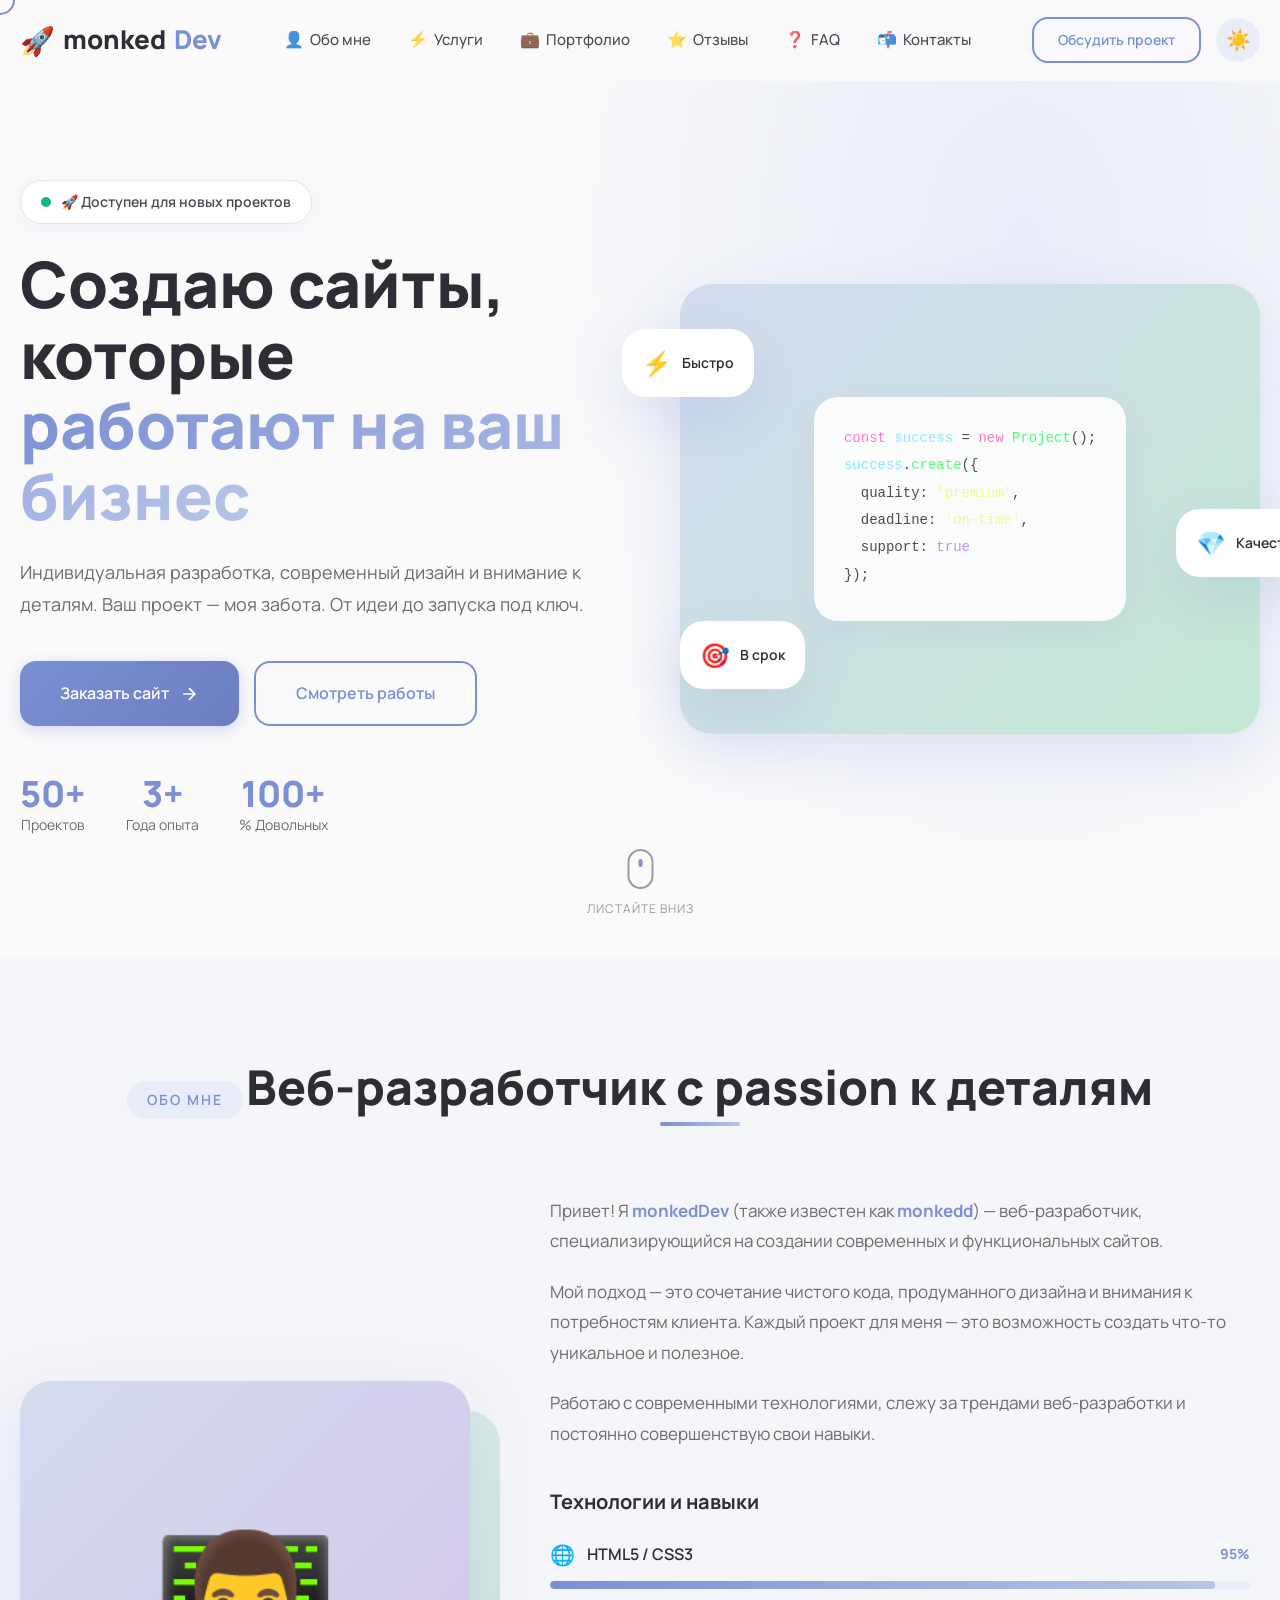
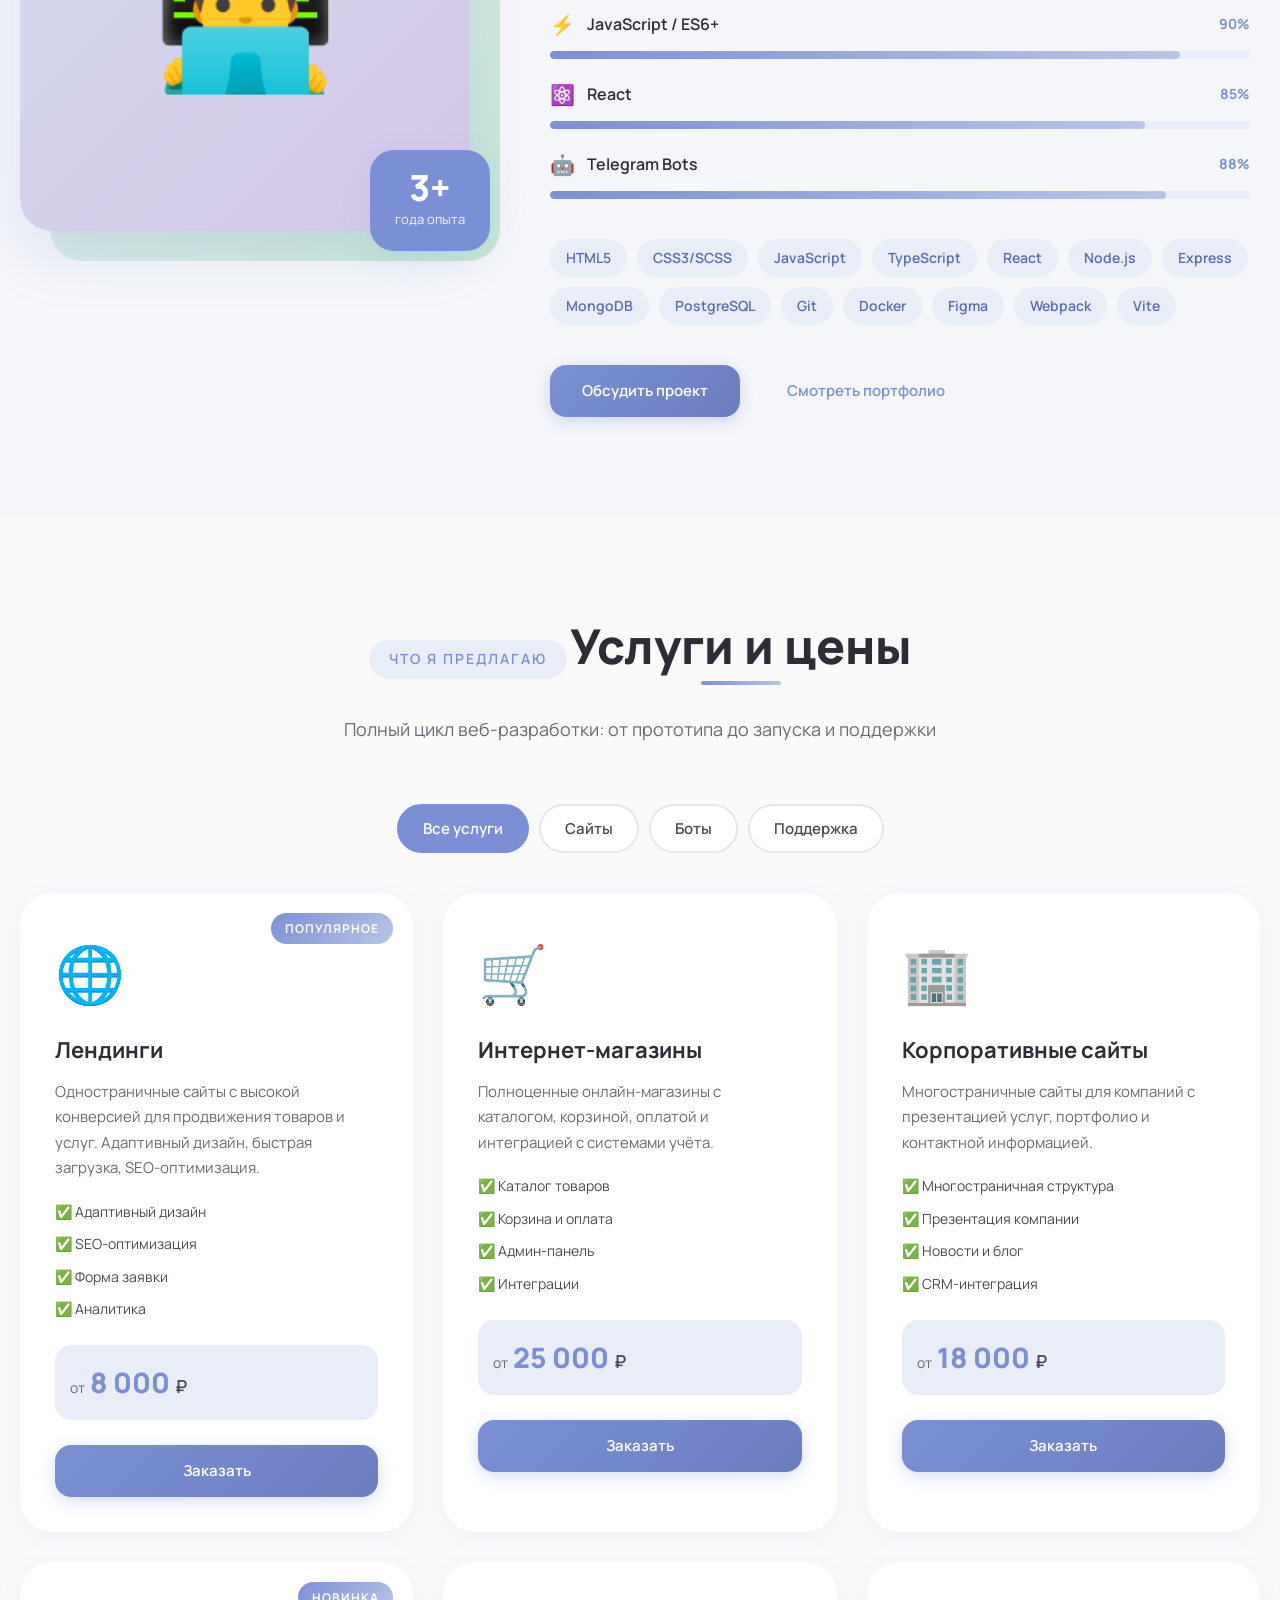
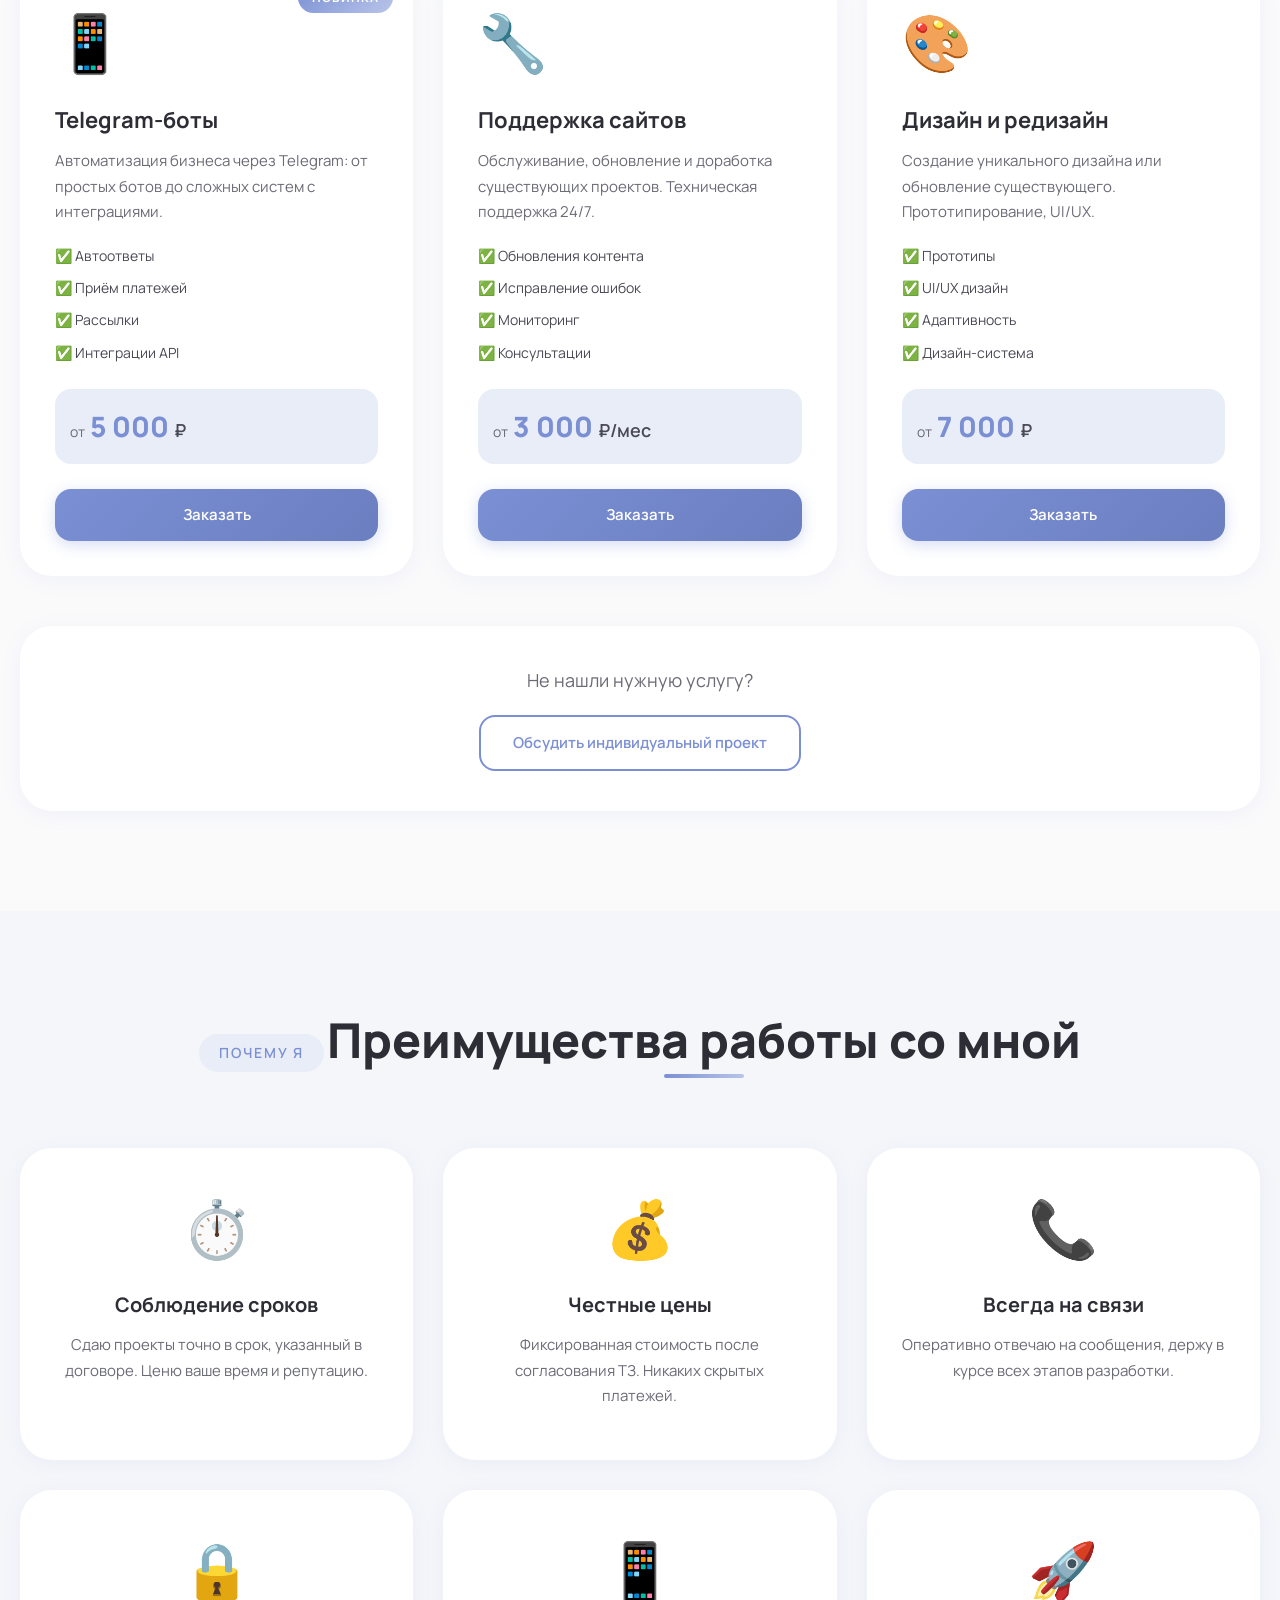
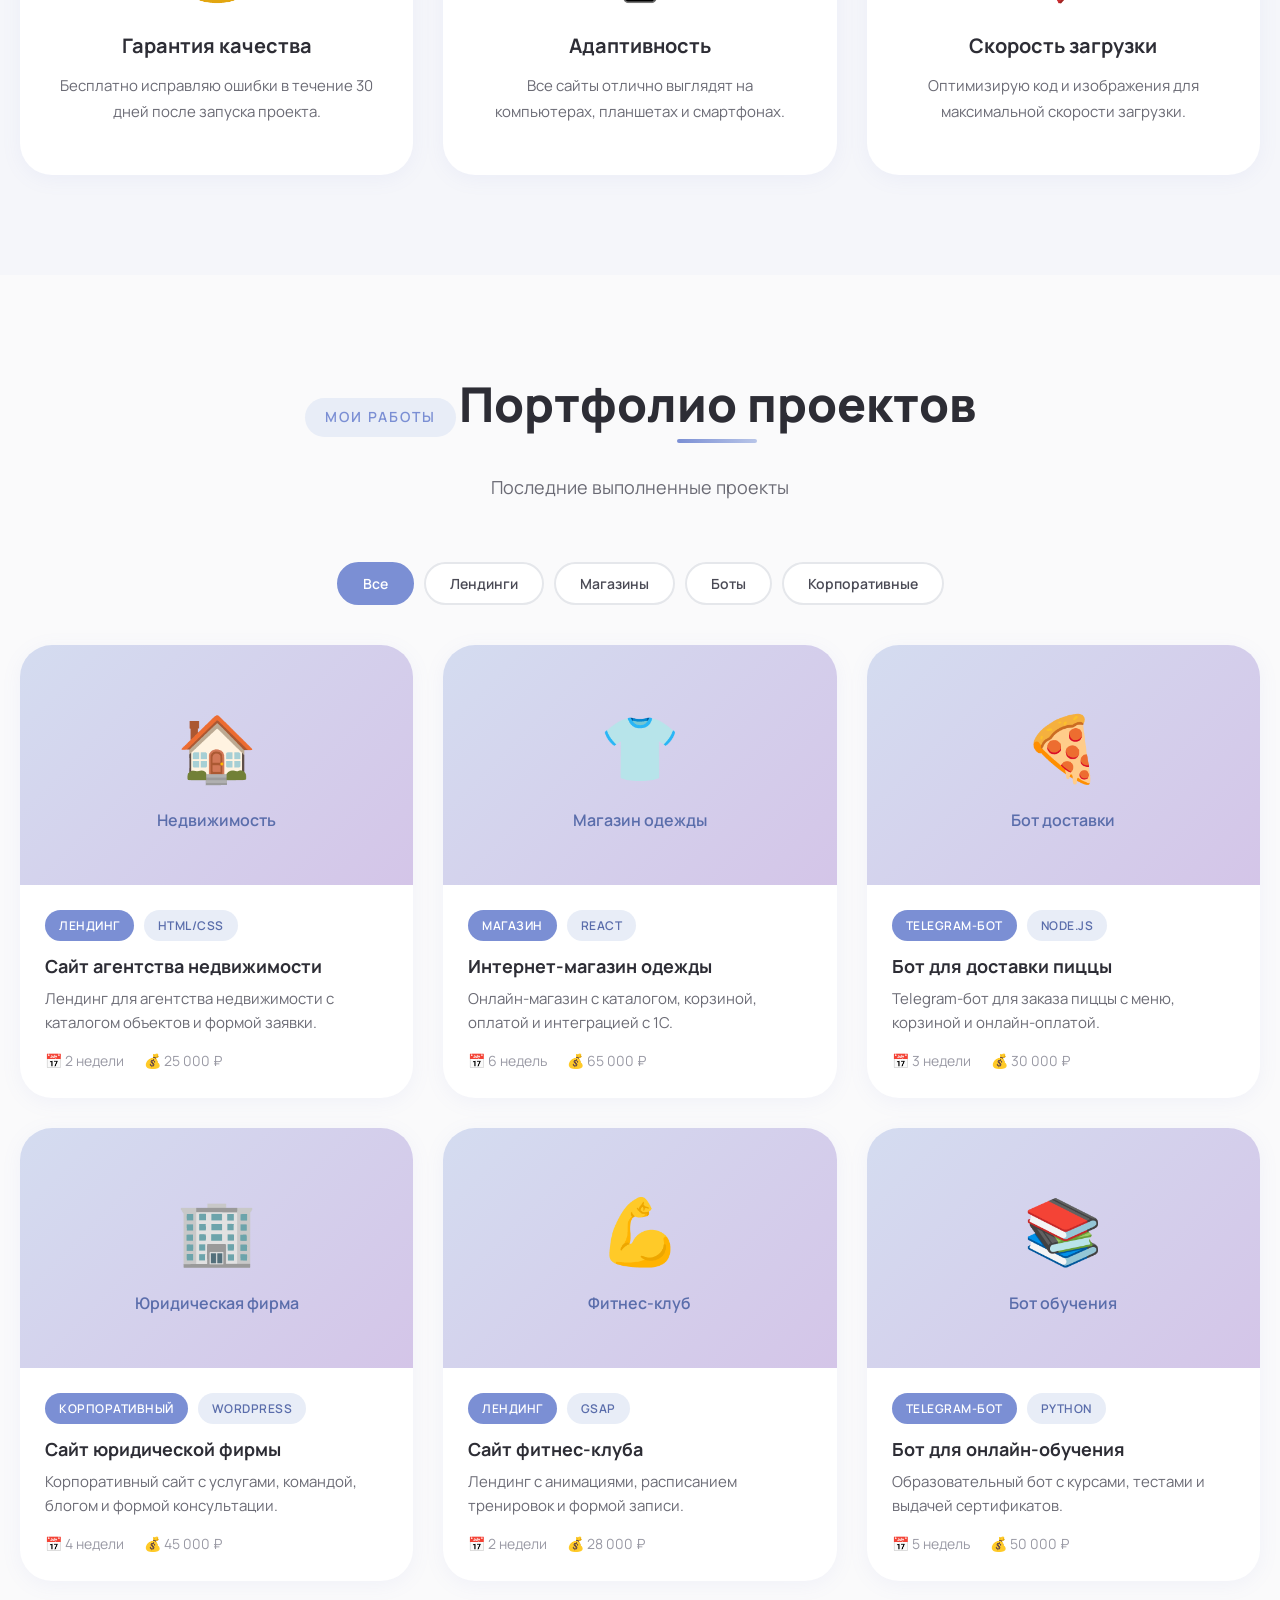
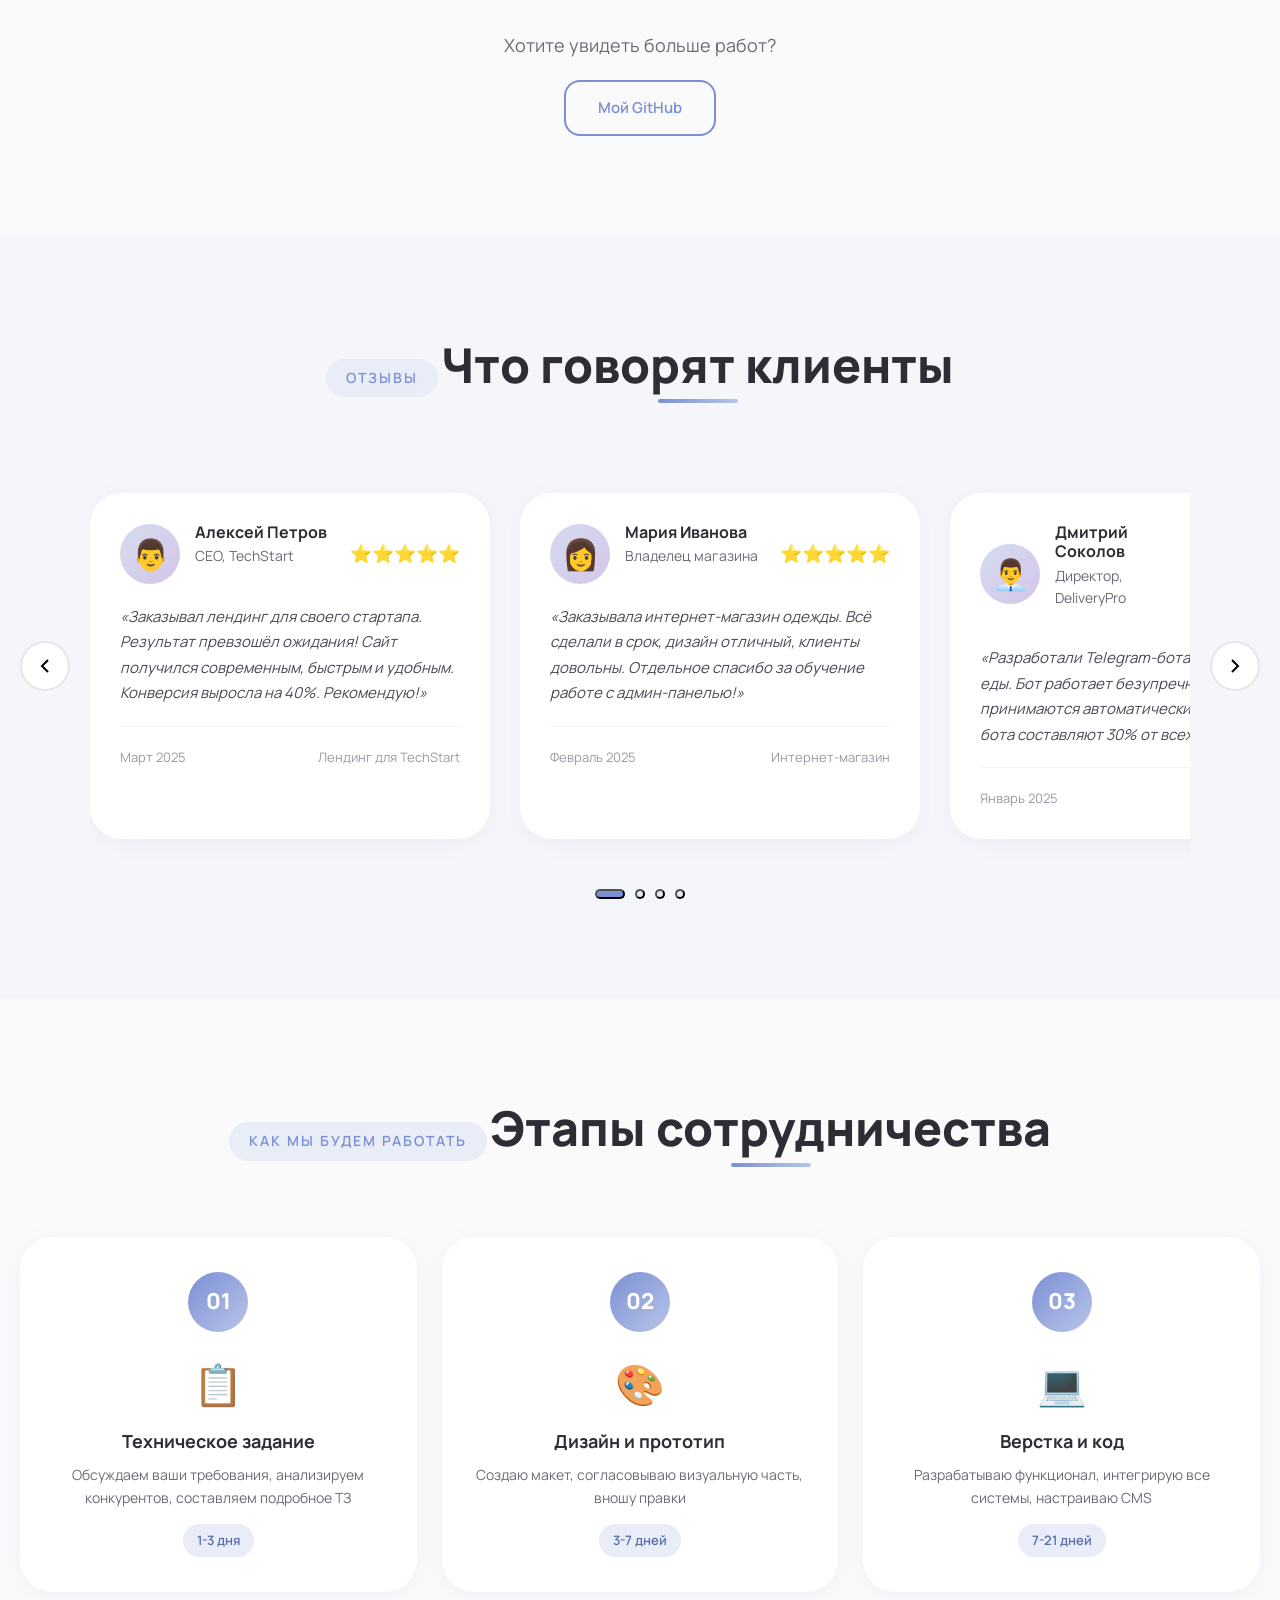
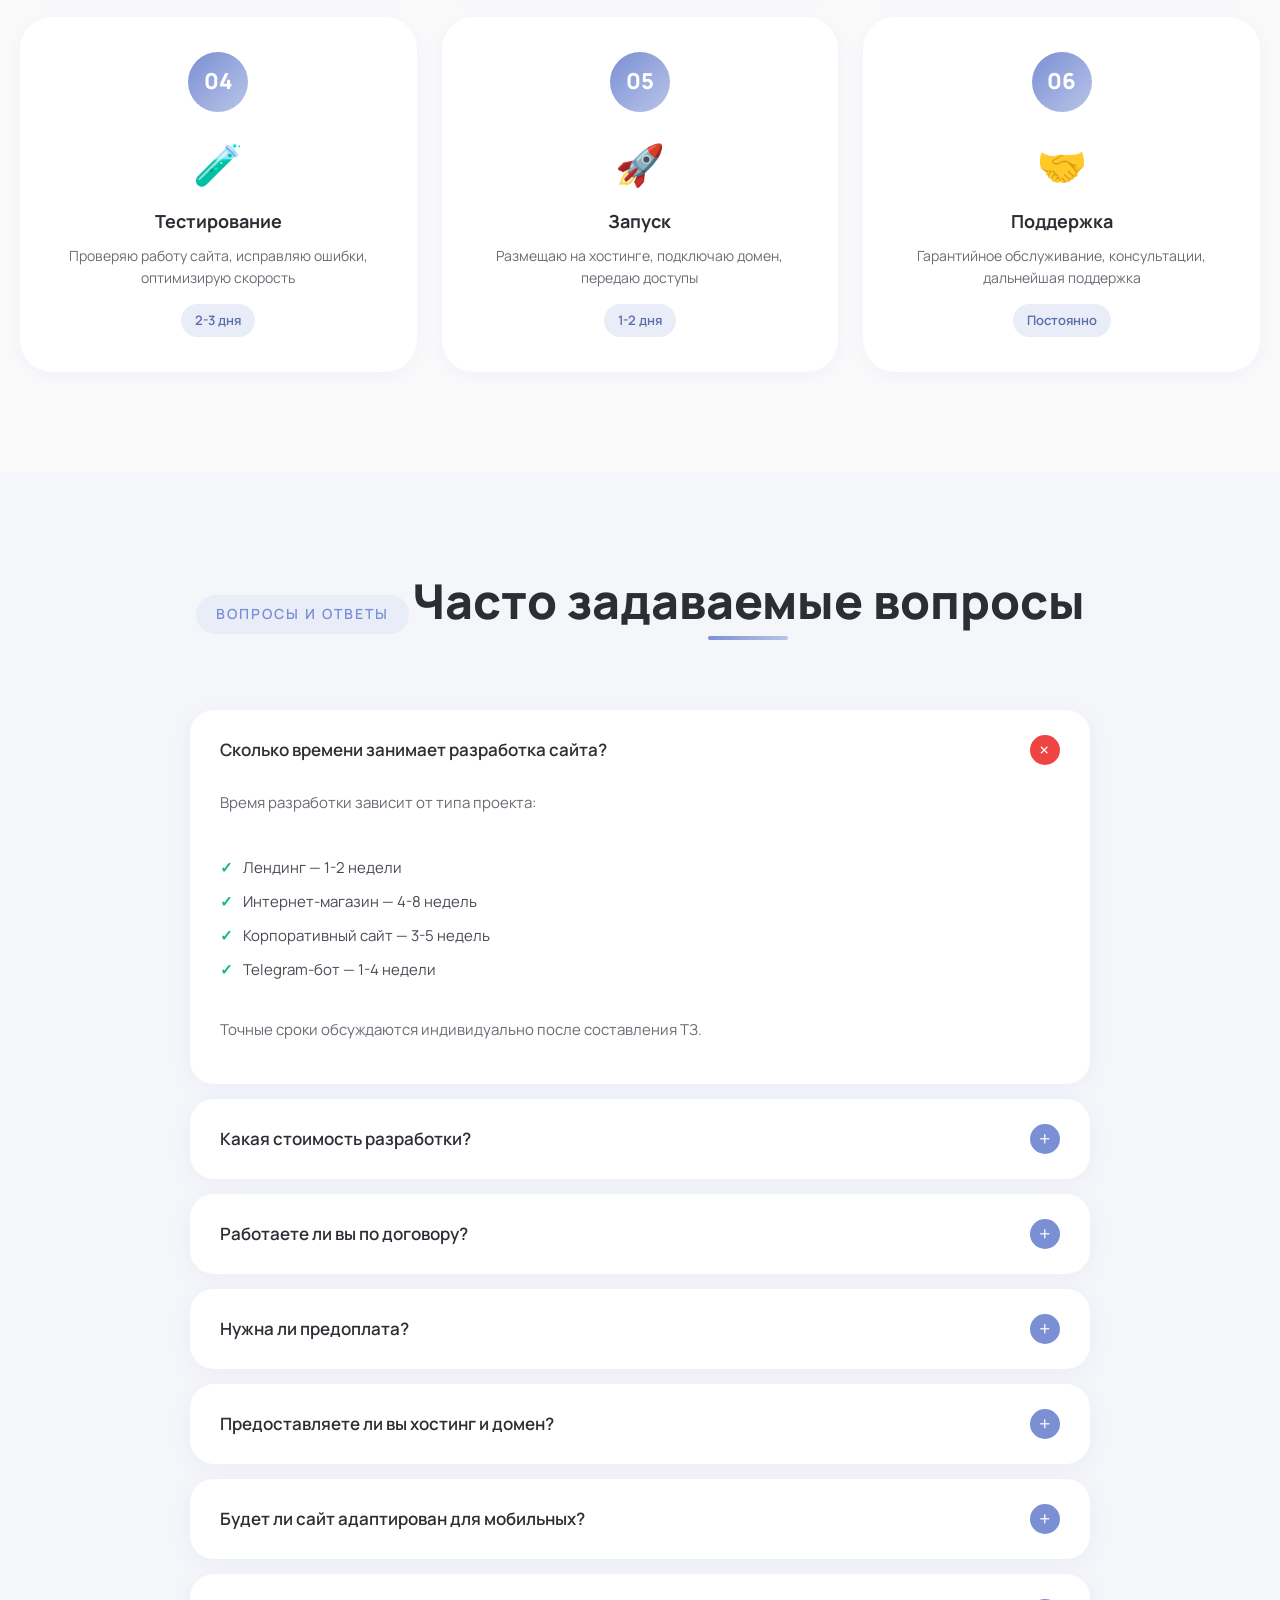
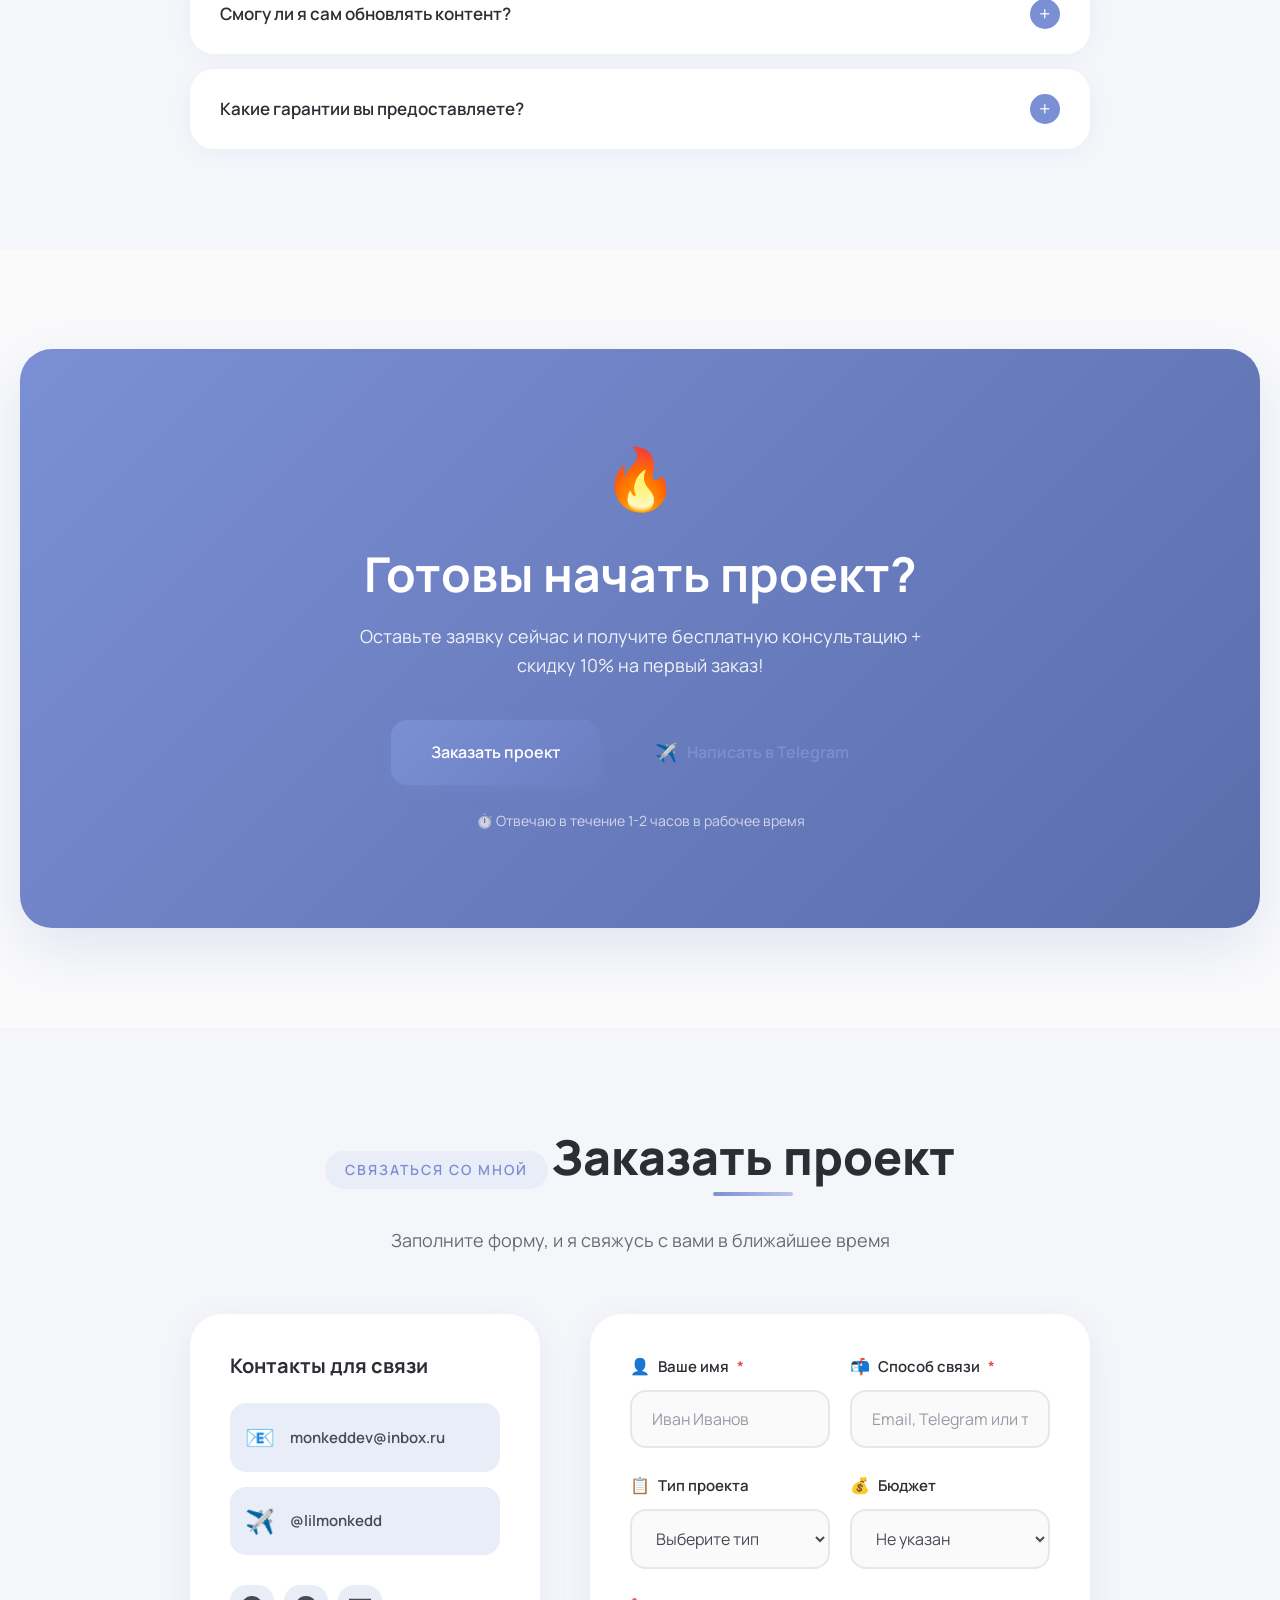
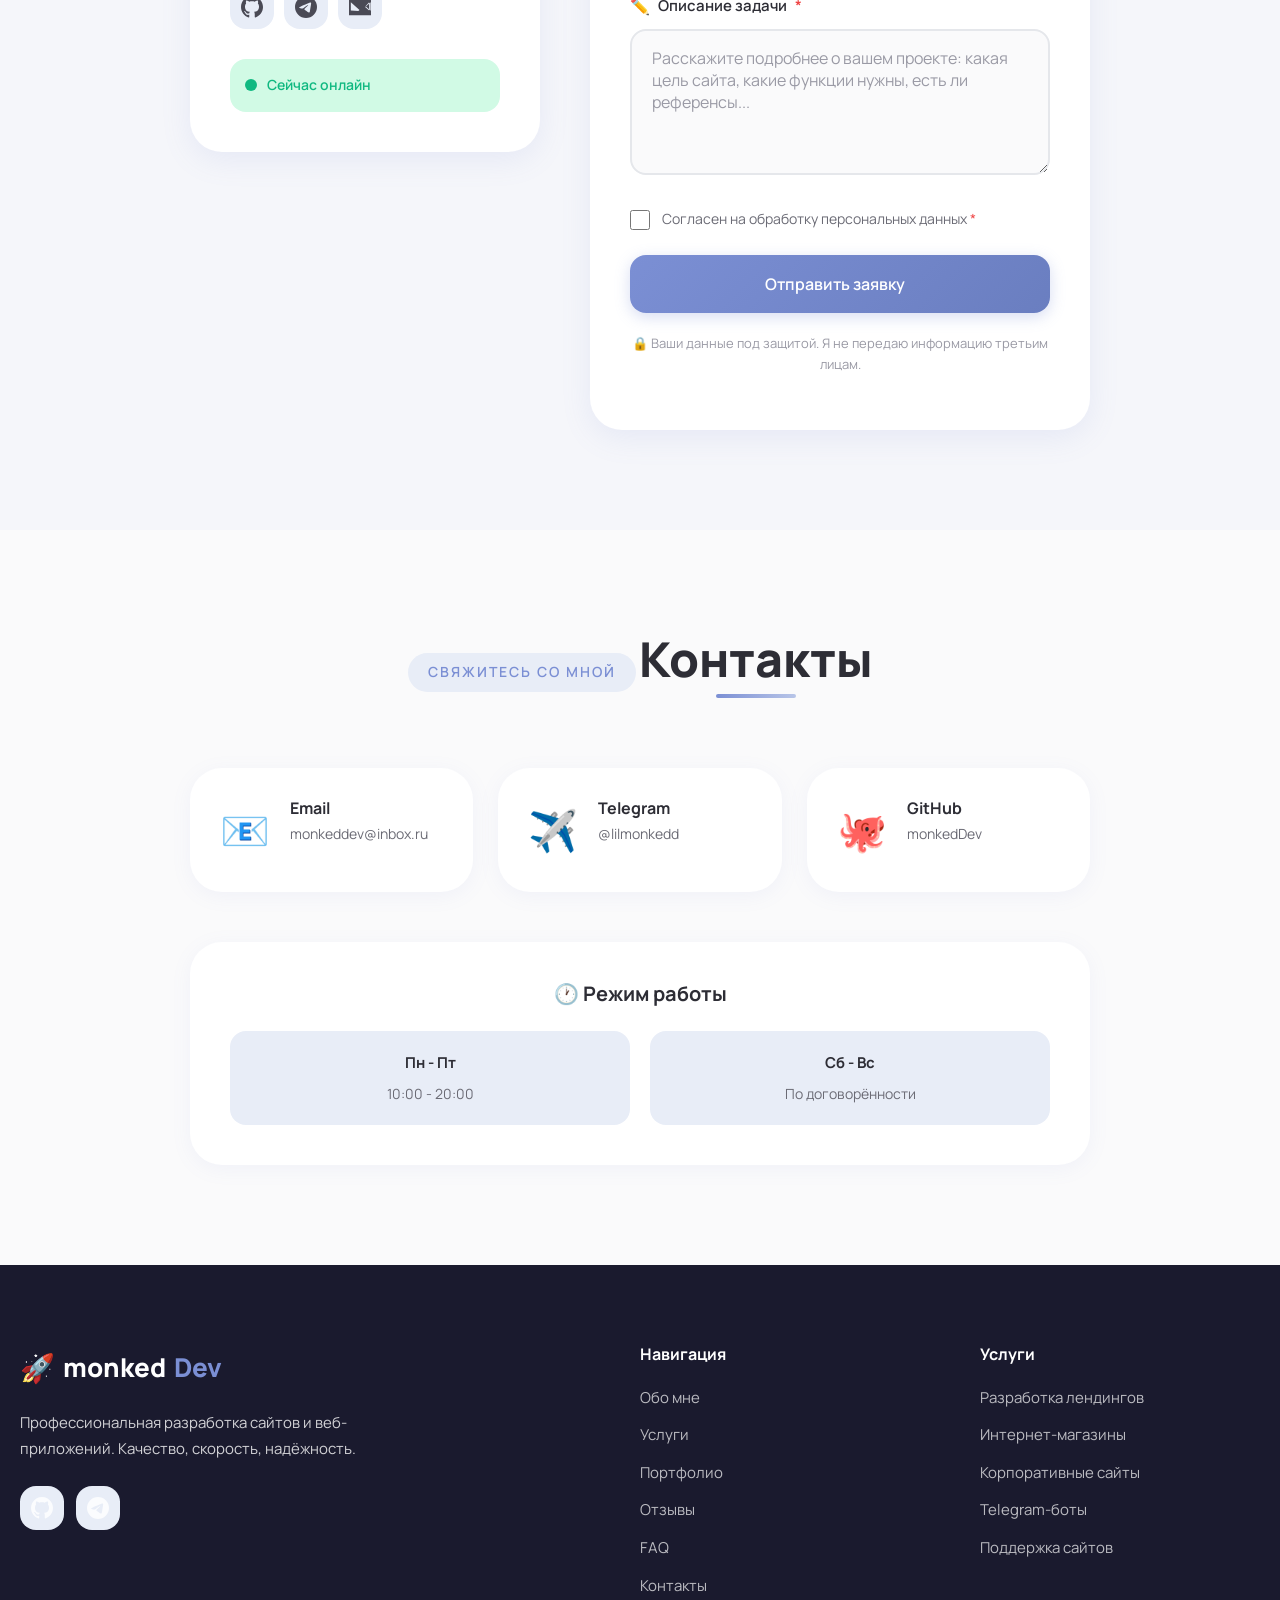
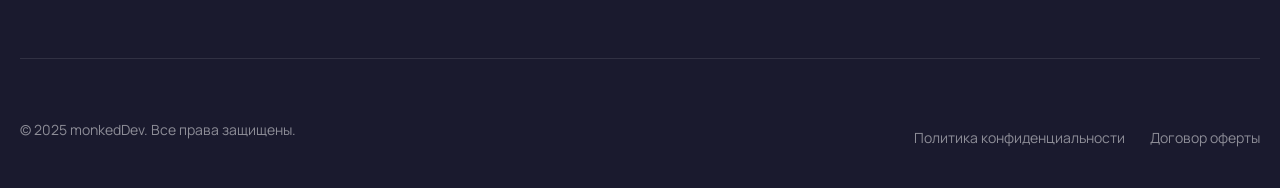
==== commit f3570e1c: "Updated: added monkedd alias, reduced prices" ====
--- a/index.html
+++ b/index.html
@@ -230,10 +230,10 @@
                 </div>
                 <div class="about__text">
                     <p class="text__lead">
-                        Привет! Я <strong>monkedDev</strong> — веб-разработчик, специализирующийся на создании современных и функциональных сайтов.
+                        Привет! Я <strong>monkedDev</strong> (также известен как <strong>monkedd</strong>) — веб-разработчик, специализирующийся на создании современных и функциональных сайтов.
                     </p>
                     <p>
-                        Мой подход — это сочетание чистого кода, продуманного дизайна и внимания к потребностям клиента. 
+                        Мой подход — это сочетание чистого кода, продуманного дизайна и внимания к потребностям клиента.
                         Каждый проект для меня — это возможность создать что-то уникальное и полезное.
                     </p>
                     <p>
@@ -342,7 +342,7 @@
                     </ul>
                     <div class="service-card__price">
                         <span class="price__from">от</span>
-                        <span class="price__value">15 000</span>
+                        <span class="price__value">8 000</span>
                         <span class="price__currency">₽</span>
                     </div>
                     <a href="#order" class="btn btn--primary btn--full">Заказать</a>
@@ -360,7 +360,7 @@
                     </ul>
                     <div class="service-card__price">
                         <span class="price__from">от</span>
-                        <span class="price__value">40 000</span>
+                        <span class="price__value">25 000</span>
                         <span class="price__currency">₽</span>
                     </div>
                     <a href="#order" class="btn btn--primary btn--full">Заказать</a>
@@ -378,7 +378,7 @@
                     </ul>
                     <div class="service-card__price">
                         <span class="price__from">от</span>
-                        <span class="price__value">30 000</span>
+                        <span class="price__value">18 000</span>
                         <span class="price__currency">₽</span>
                     </div>
                     <a href="#order" class="btn btn--primary btn--full">Заказать</a>
@@ -397,7 +397,7 @@
                     </ul>
                     <div class="service-card__price">
                         <span class="price__from">от</span>
-                        <span class="price__value">10 000</span>
+                        <span class="price__value">5 000</span>
                         <span class="price__currency">₽</span>
                     </div>
                     <a href="#order" class="btn btn--primary btn--full">Заказать</a>
@@ -415,7 +415,7 @@
                     </ul>
                     <div class="service-card__price">
                         <span class="price__from">от</span>
-                        <span class="price__value">5 000</span>
+                        <span class="price__value">3 000</span>
                         <span class="price__currency">₽/мес</span>
                     </div>
                     <a href="#order" class="btn btn--primary btn--full">Заказать</a>
@@ -433,7 +433,7 @@
                     </ul>
                     <div class="service-card__price">
                         <span class="price__from">от</span>
-                        <span class="price__value">12 000</span>
+                        <span class="price__value">7 000</span>
                         <span class="price__currency">₽</span>
                     </div>
                     <a href="#order" class="btn btn--primary btn--full">Заказать</a>
@@ -853,10 +853,10 @@
                     <div class="faq-item__content">
                         <p>Стоимость зависит от сложности и функционала:</p>
                         <ul>
-                            <li>Лендинг — от 15 000 ₽</li>
-                            <li>Интернет-магазин — от 40 000 ₽</li>
-                            <li>Корпоративный сайт — от 30 000 ₽</li>
-                            <li>Telegram-бот — от 10 000 ₽</li>
+                            <li>Лендинг — от 8 000 ₽</li>
+                            <li>Интернет-магазин — от 25 000 ₽</li>
+                            <li>Корпоративный сайт — от 18 000 ₽</li>
+                            <li>Telegram-бот — от 5 000 ₽</li>
                         </ul>
                         <p>После обсуждения деталей я предоставлю точную смету.</p>
                     </div>
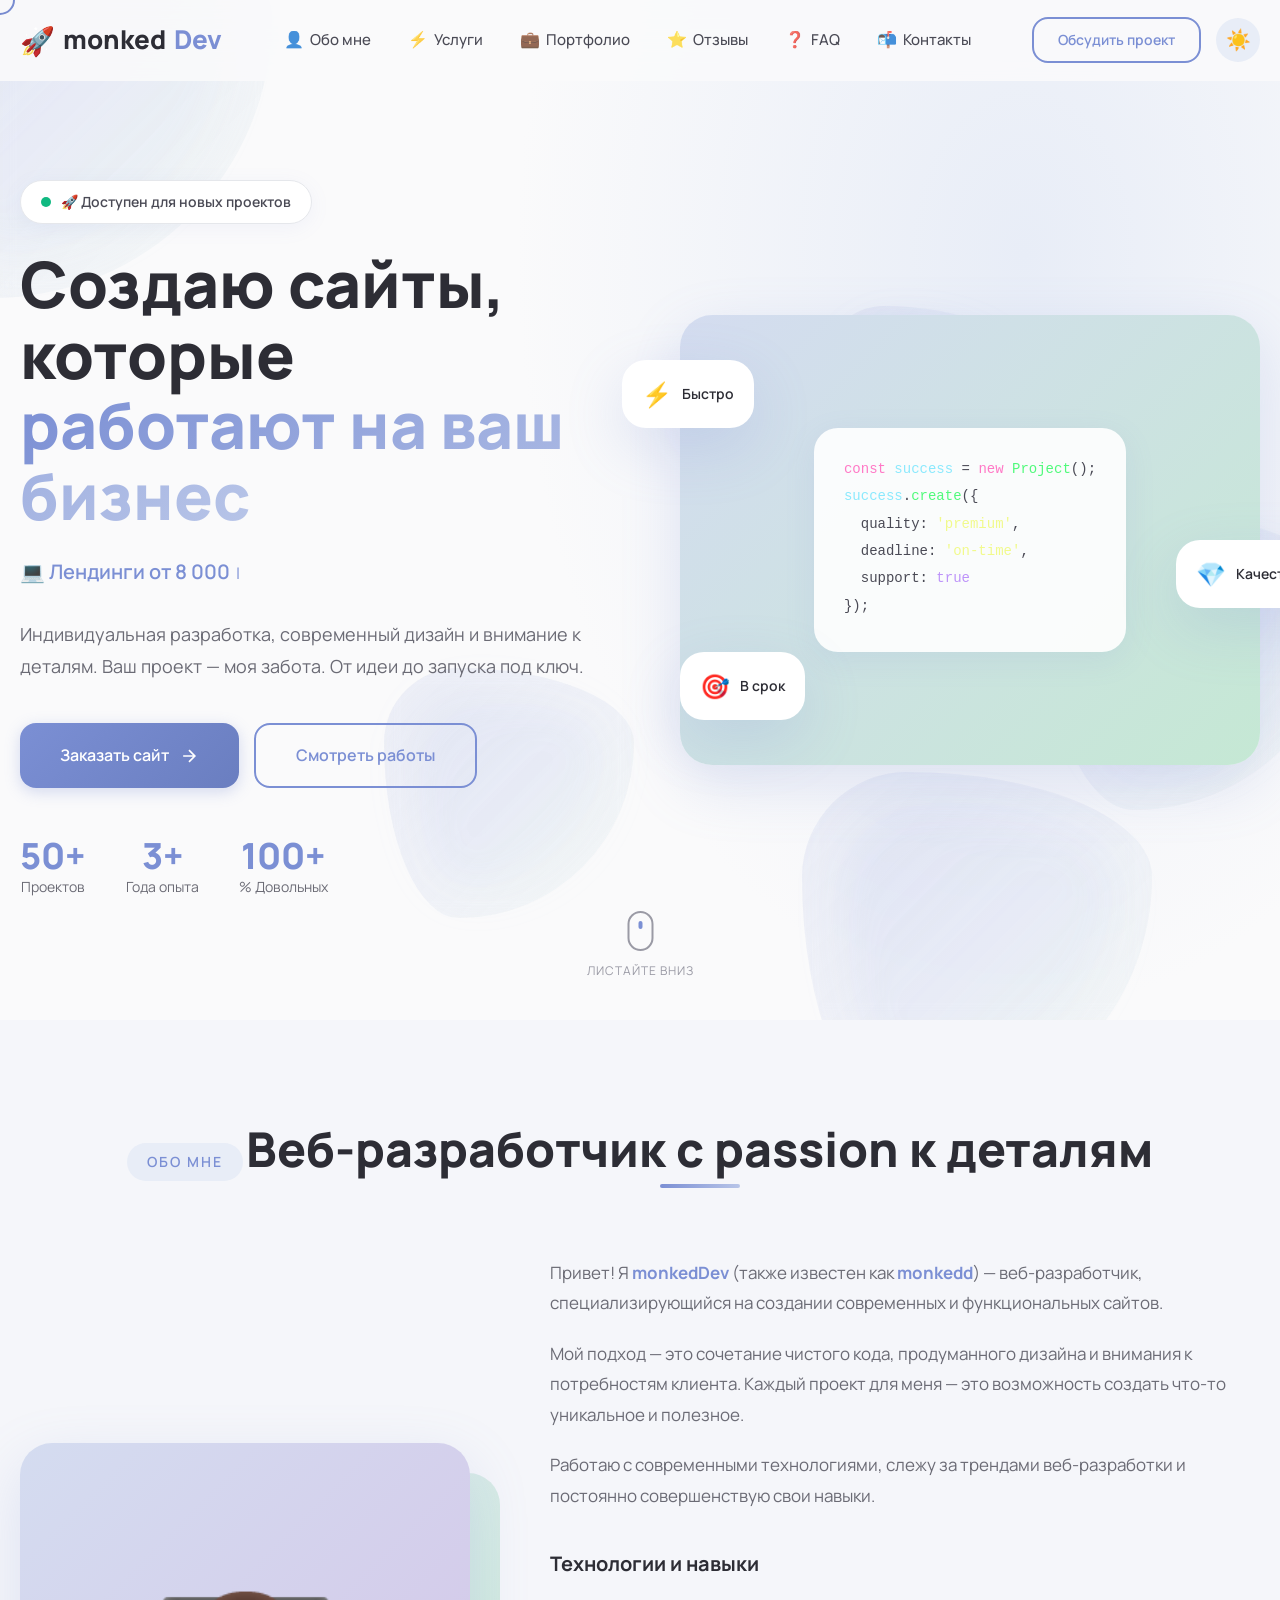
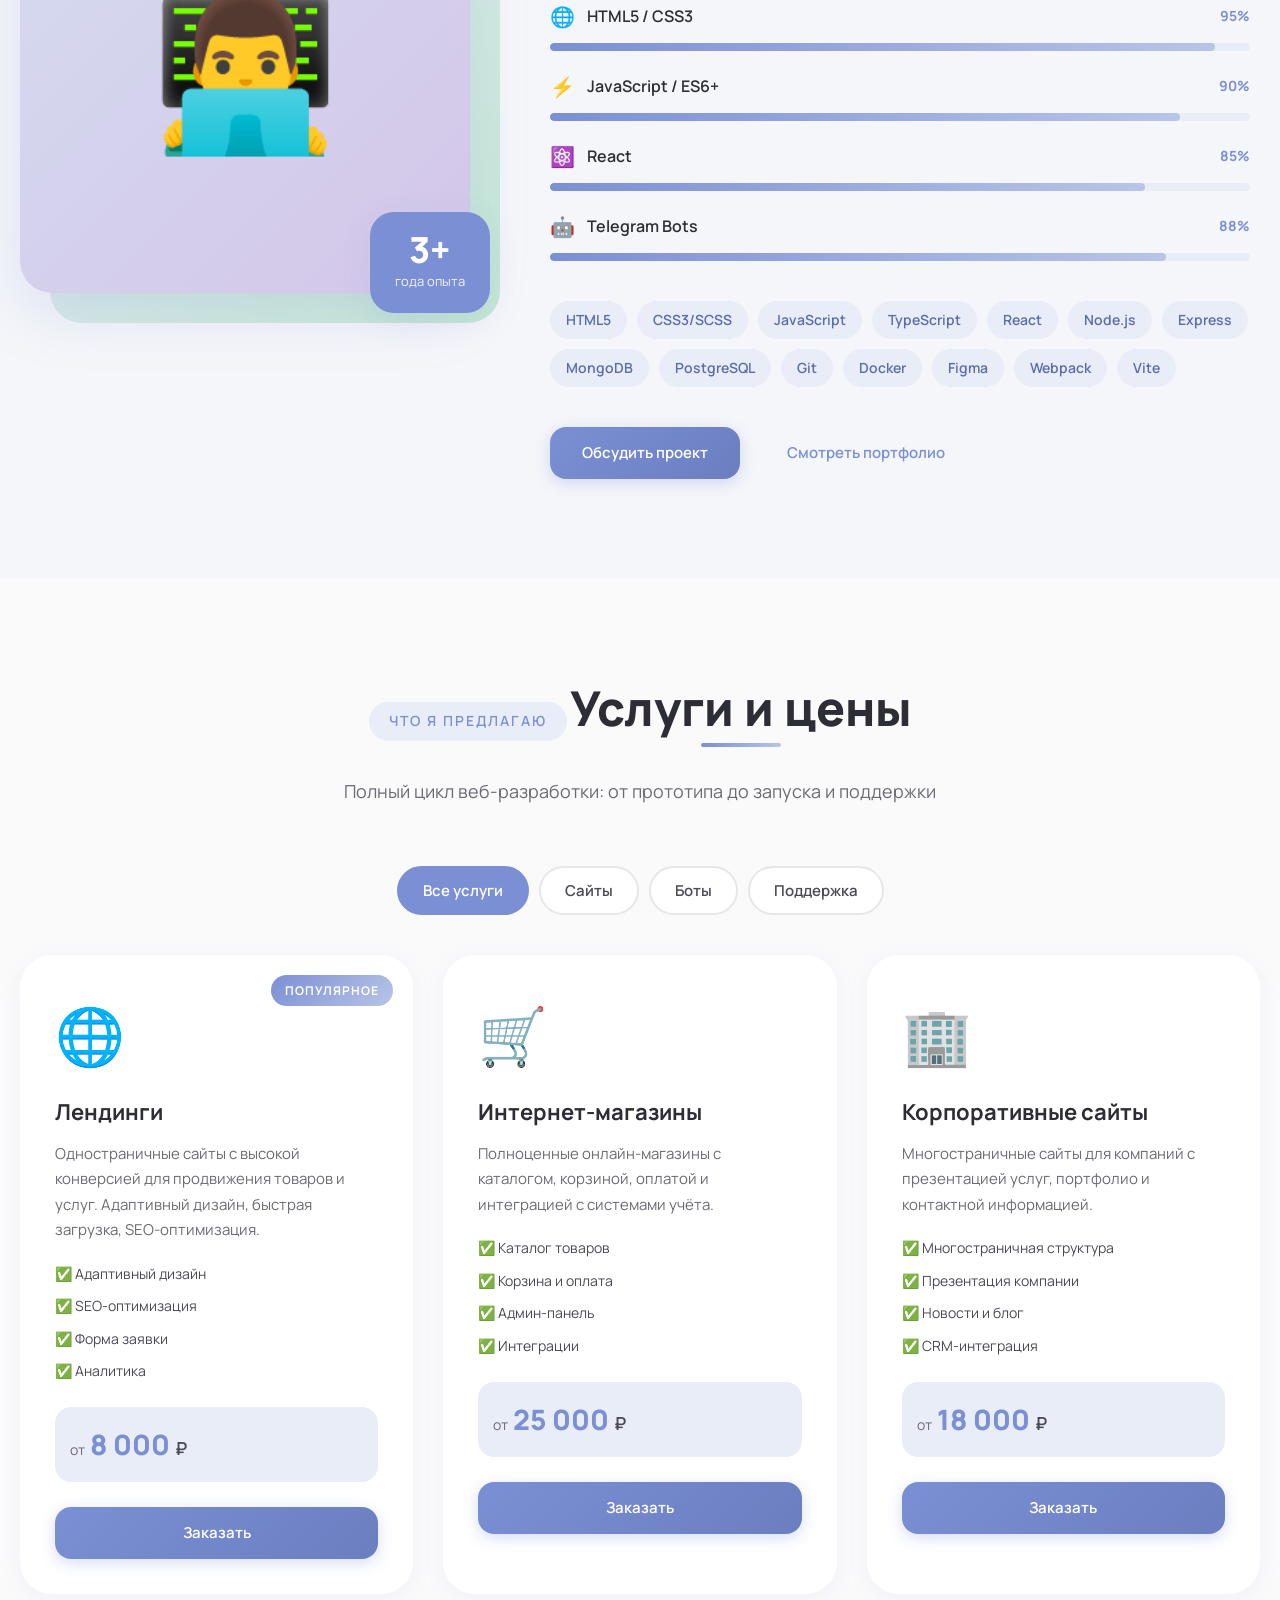
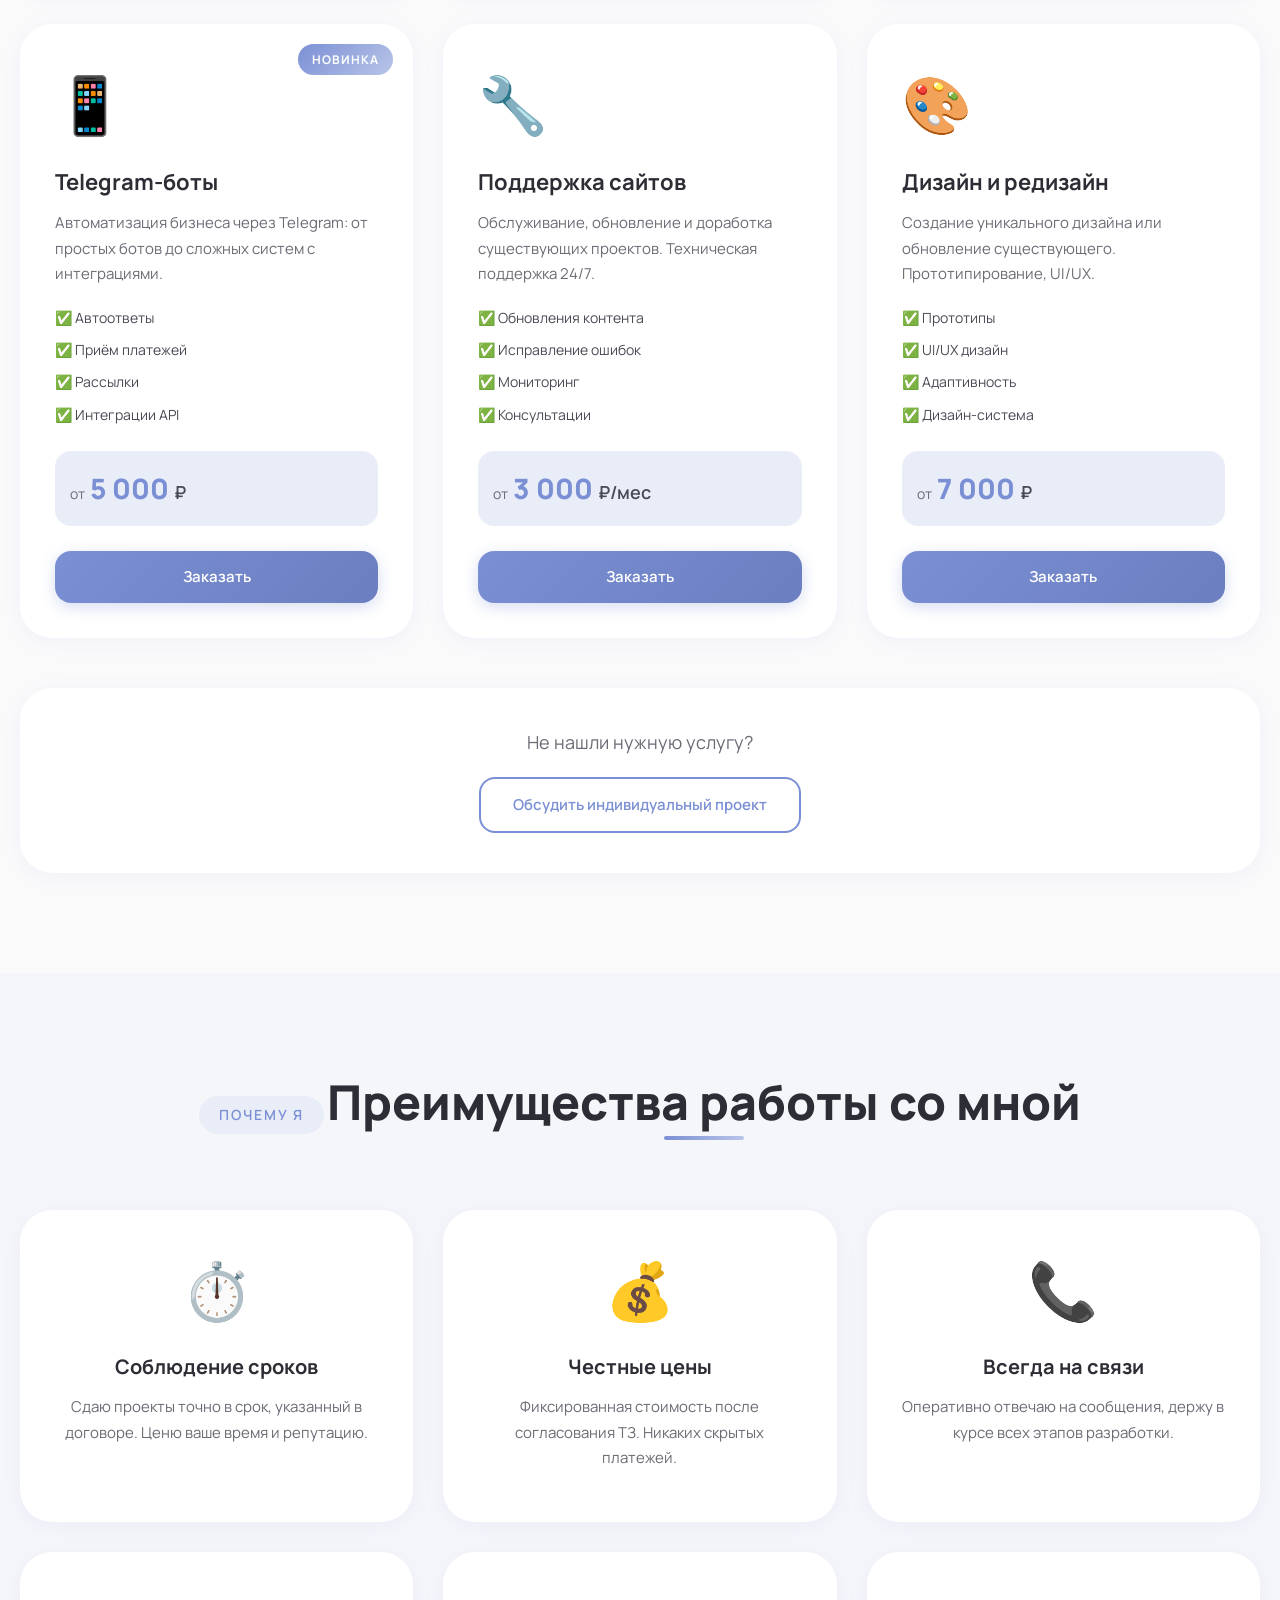
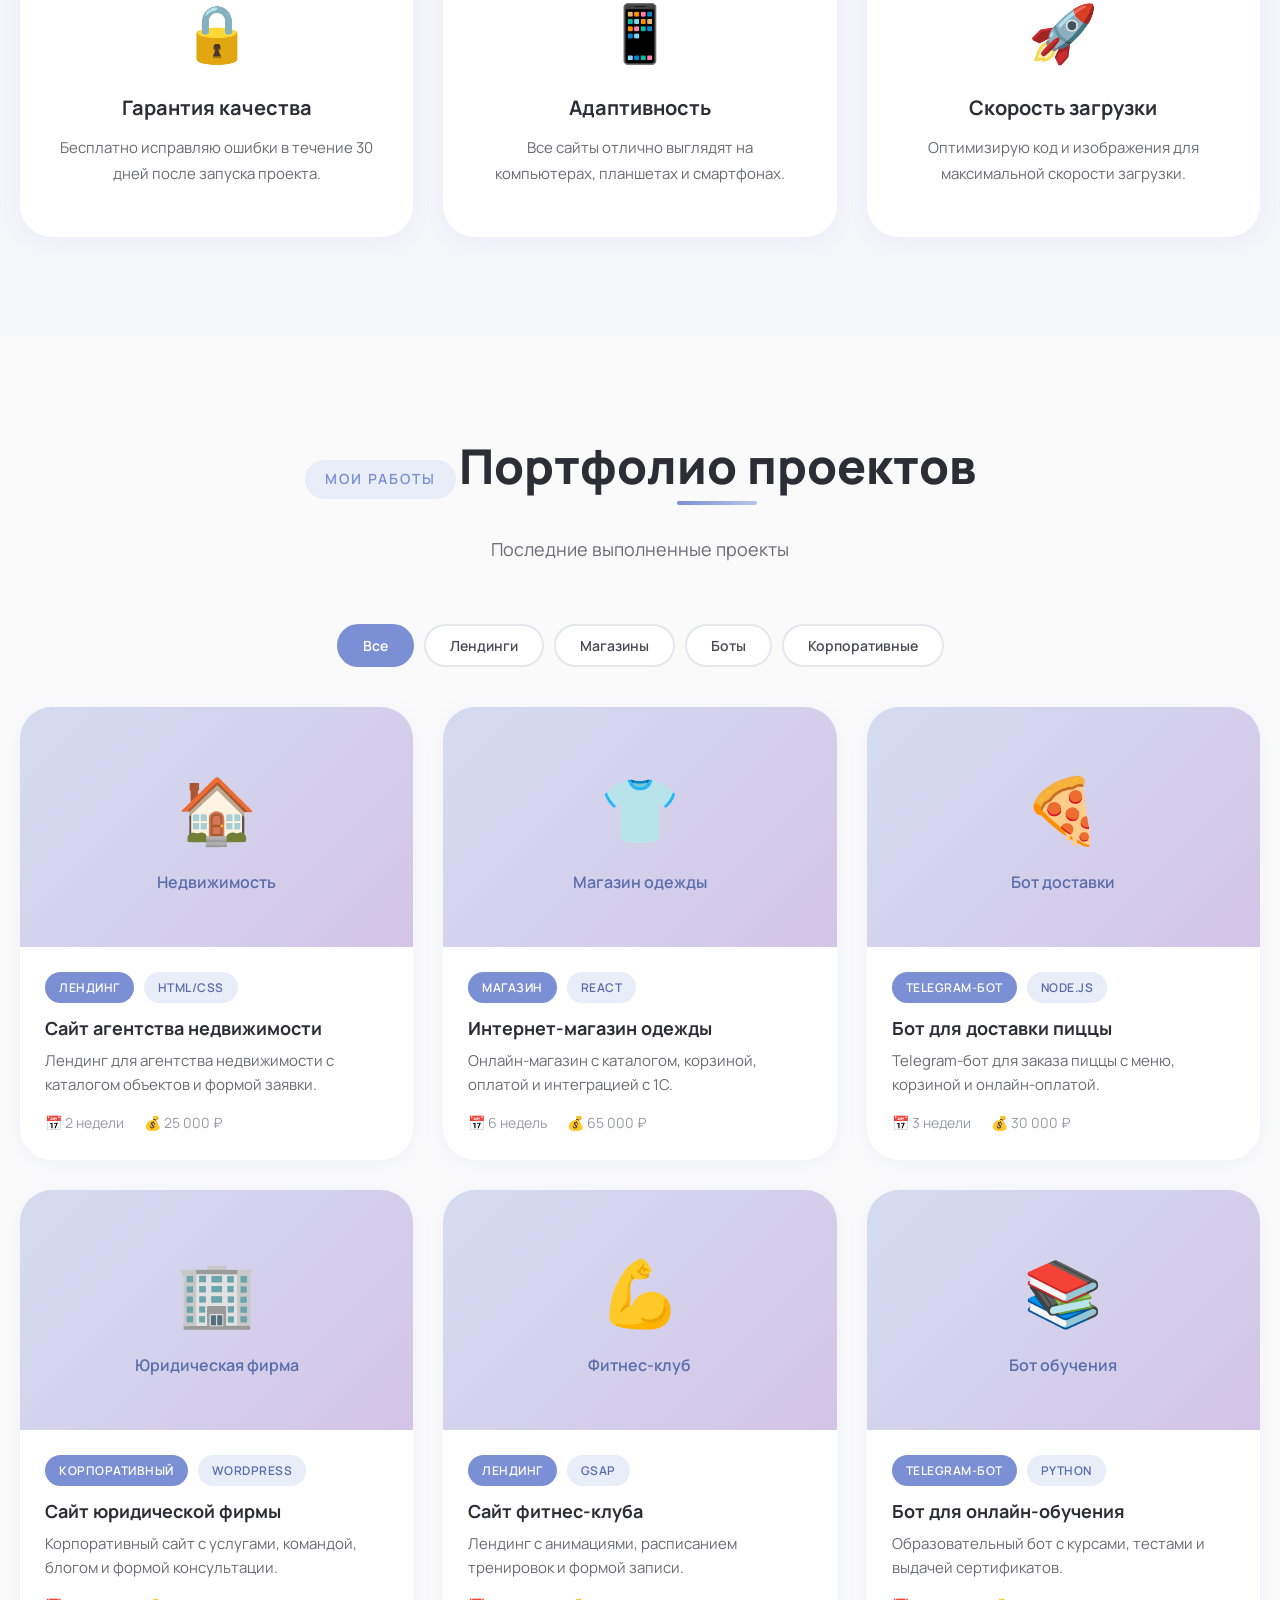
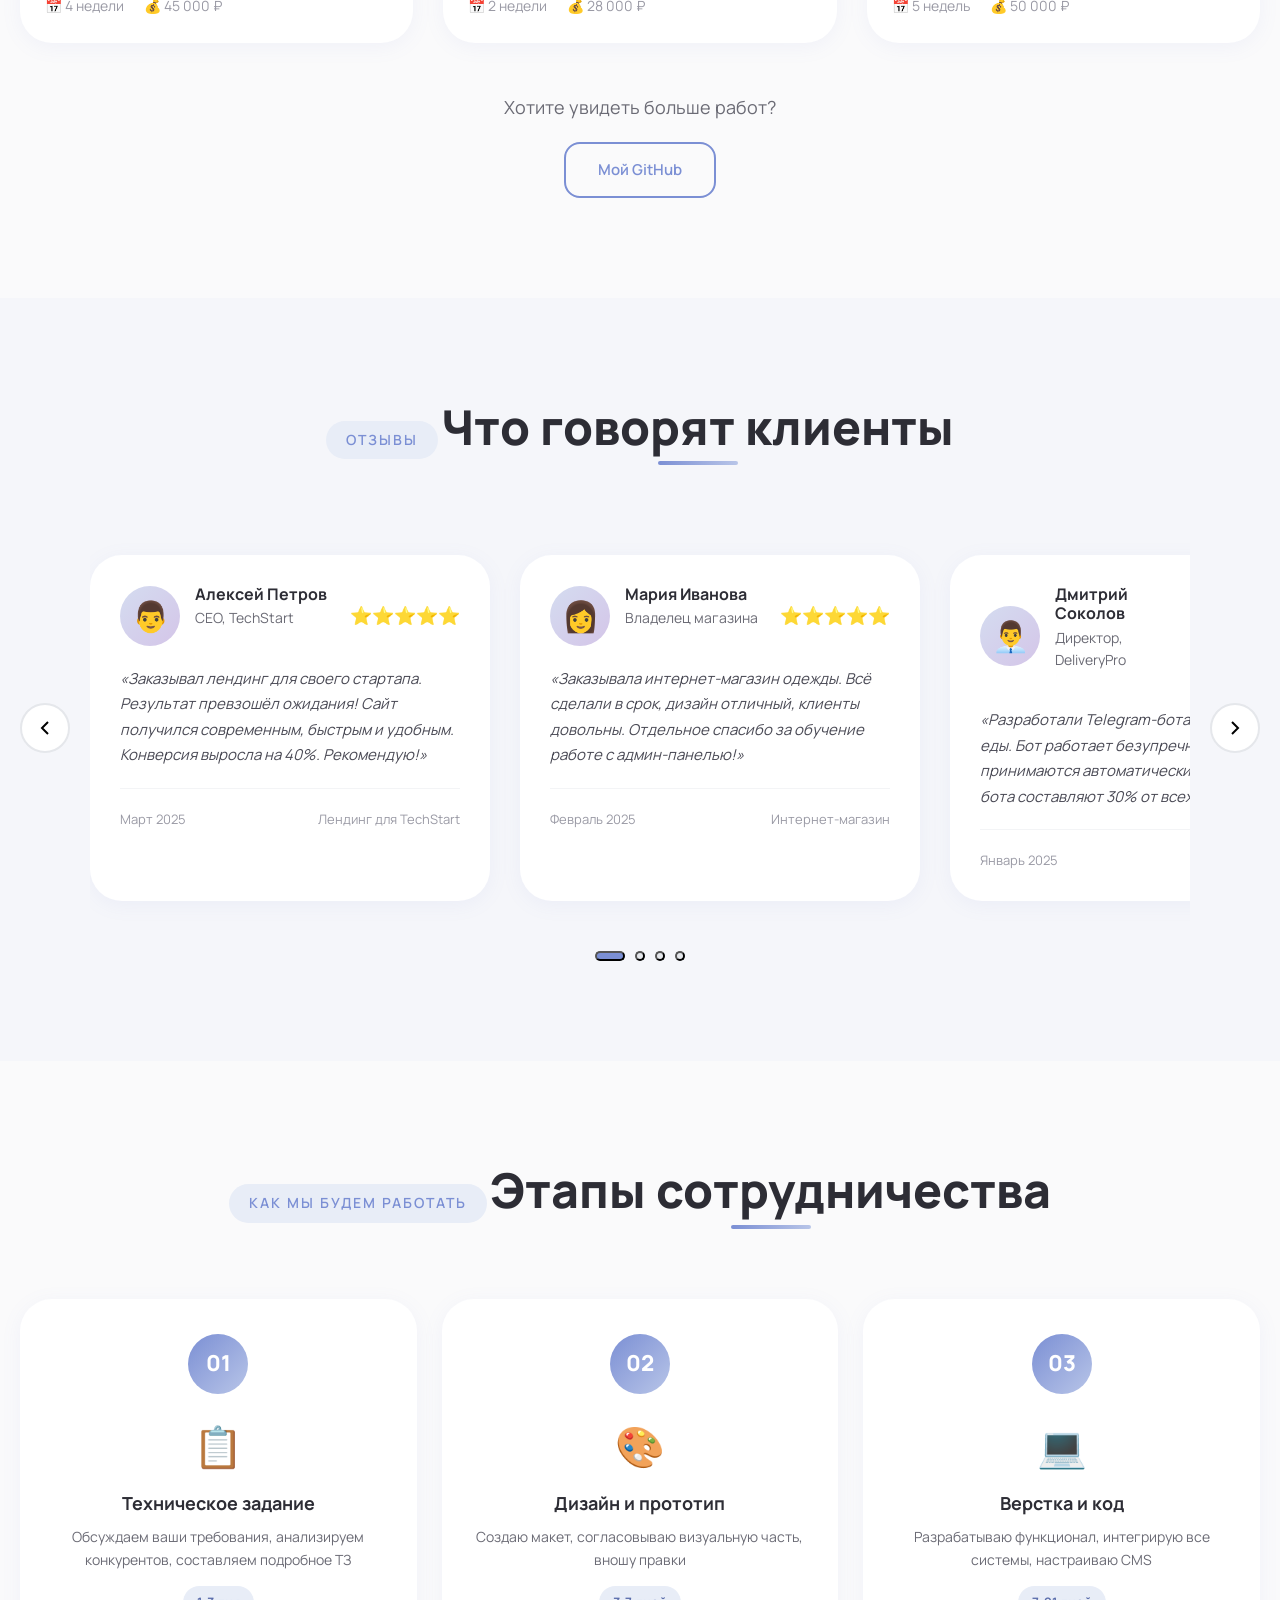
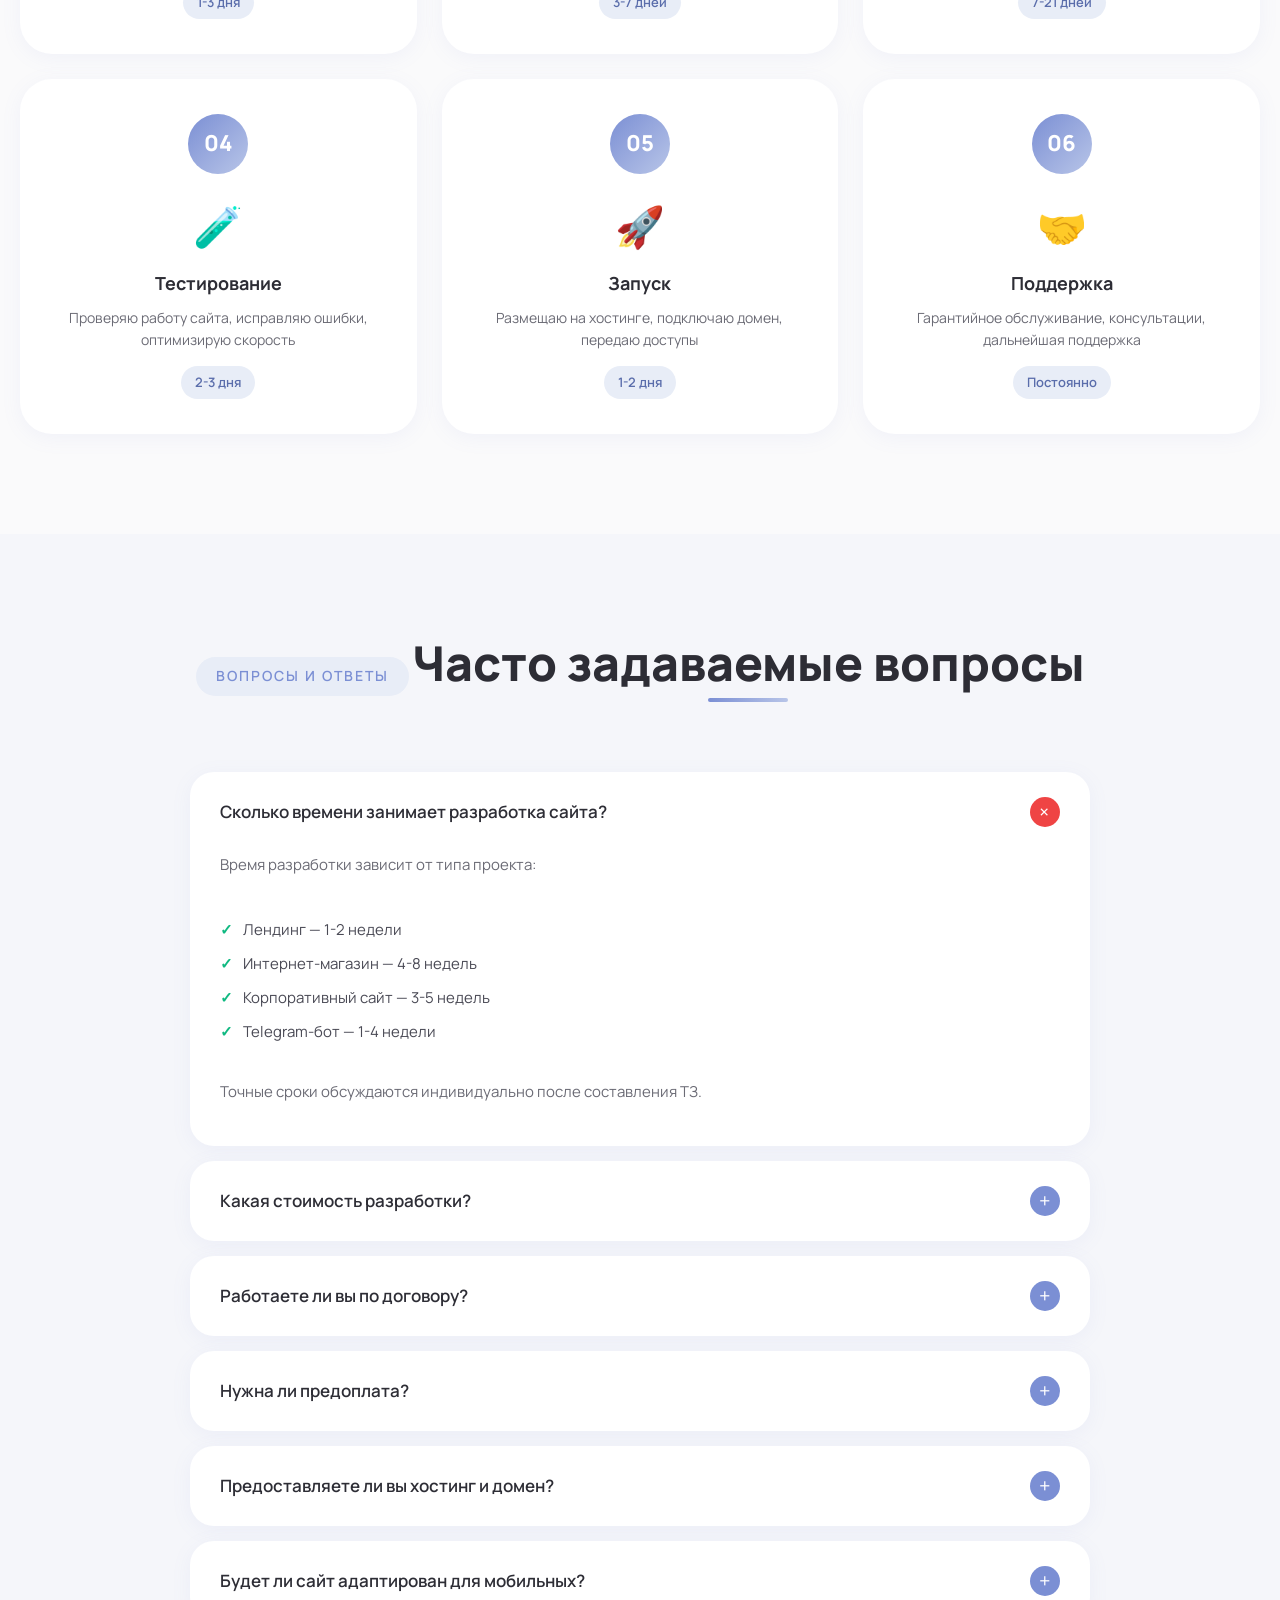
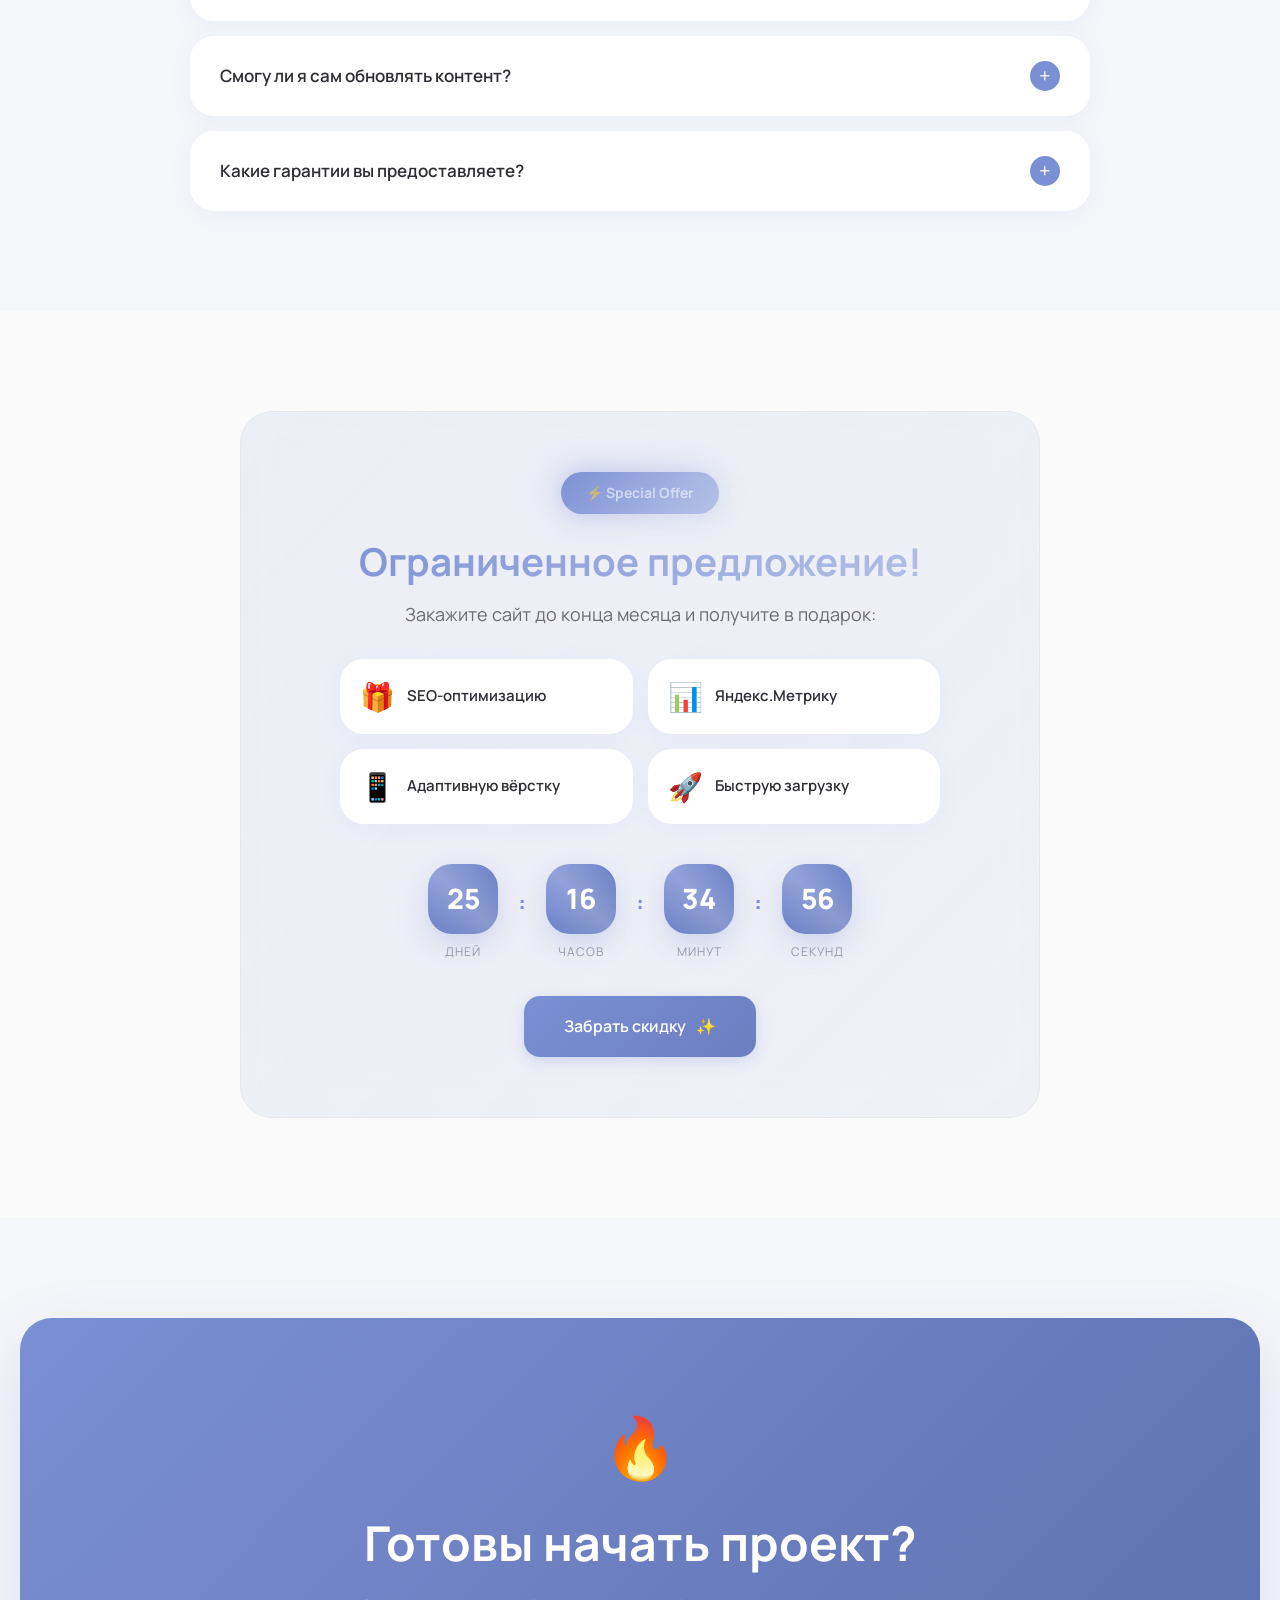
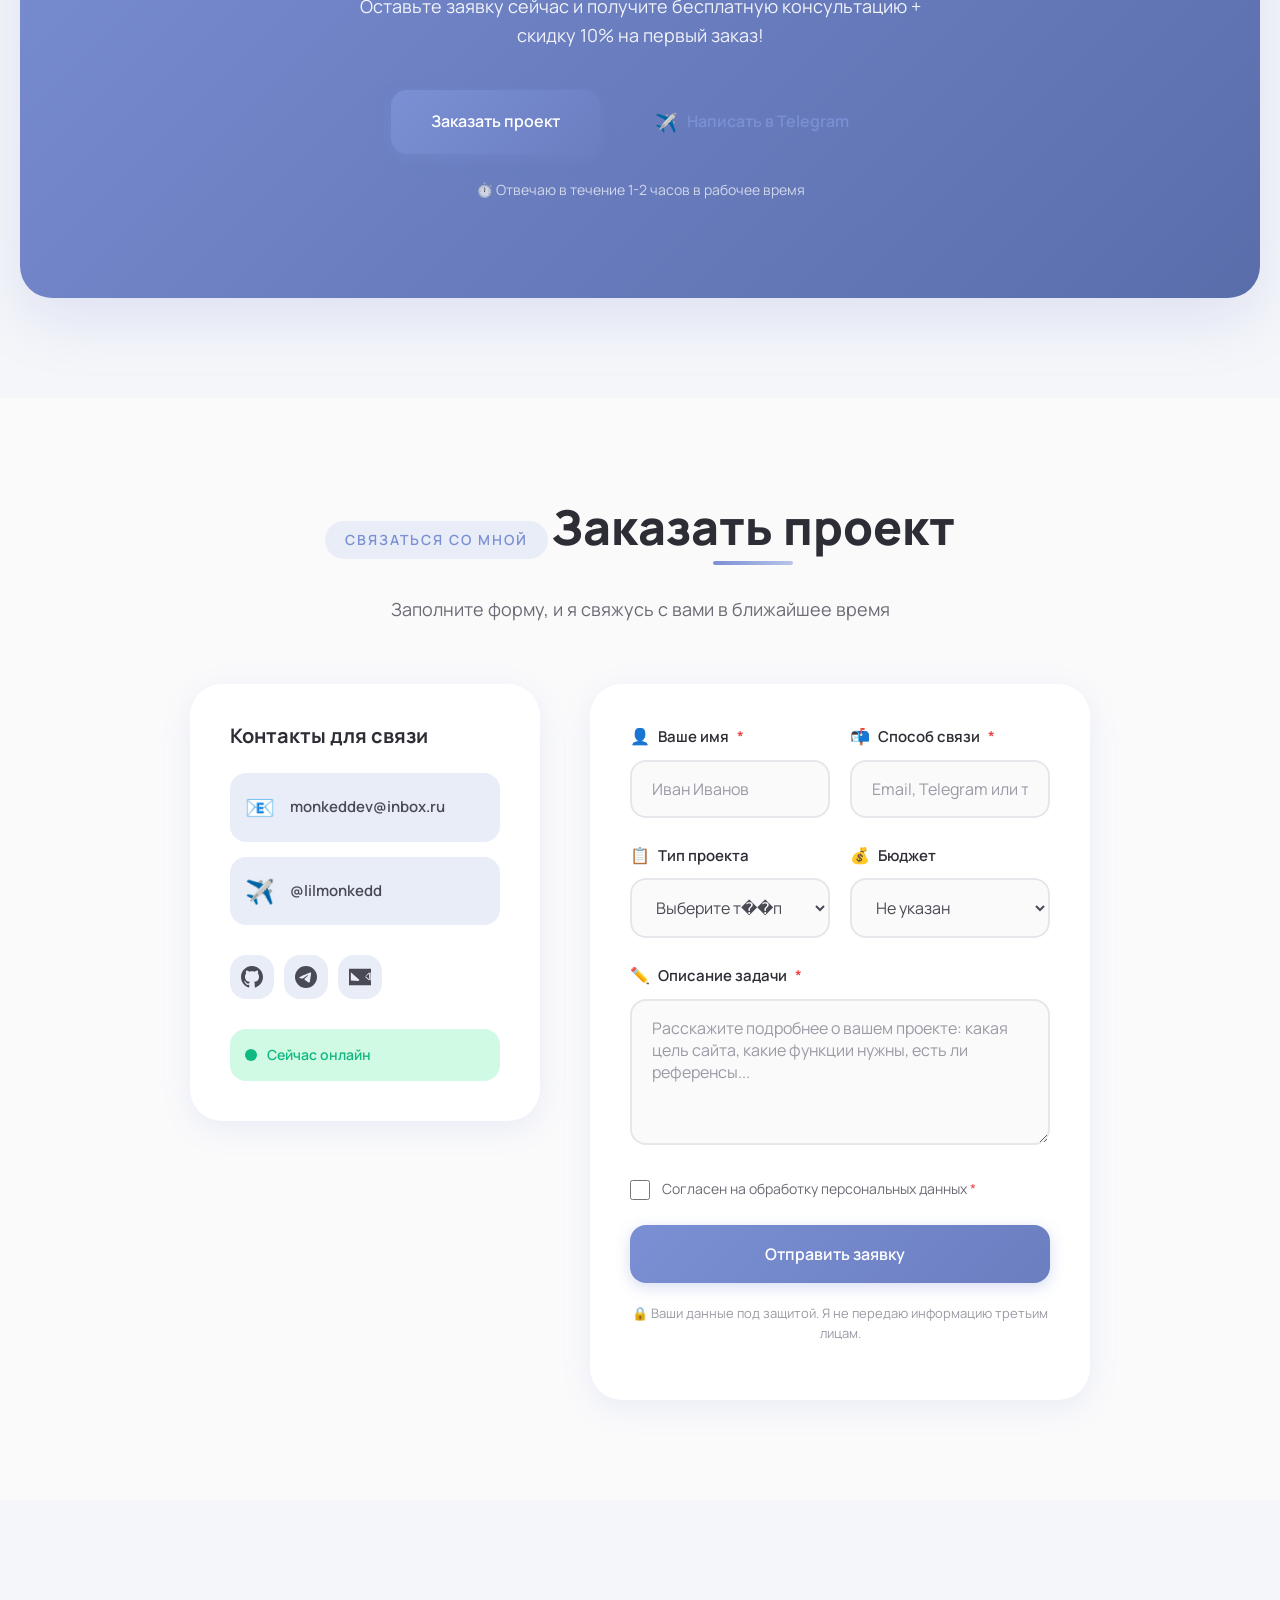
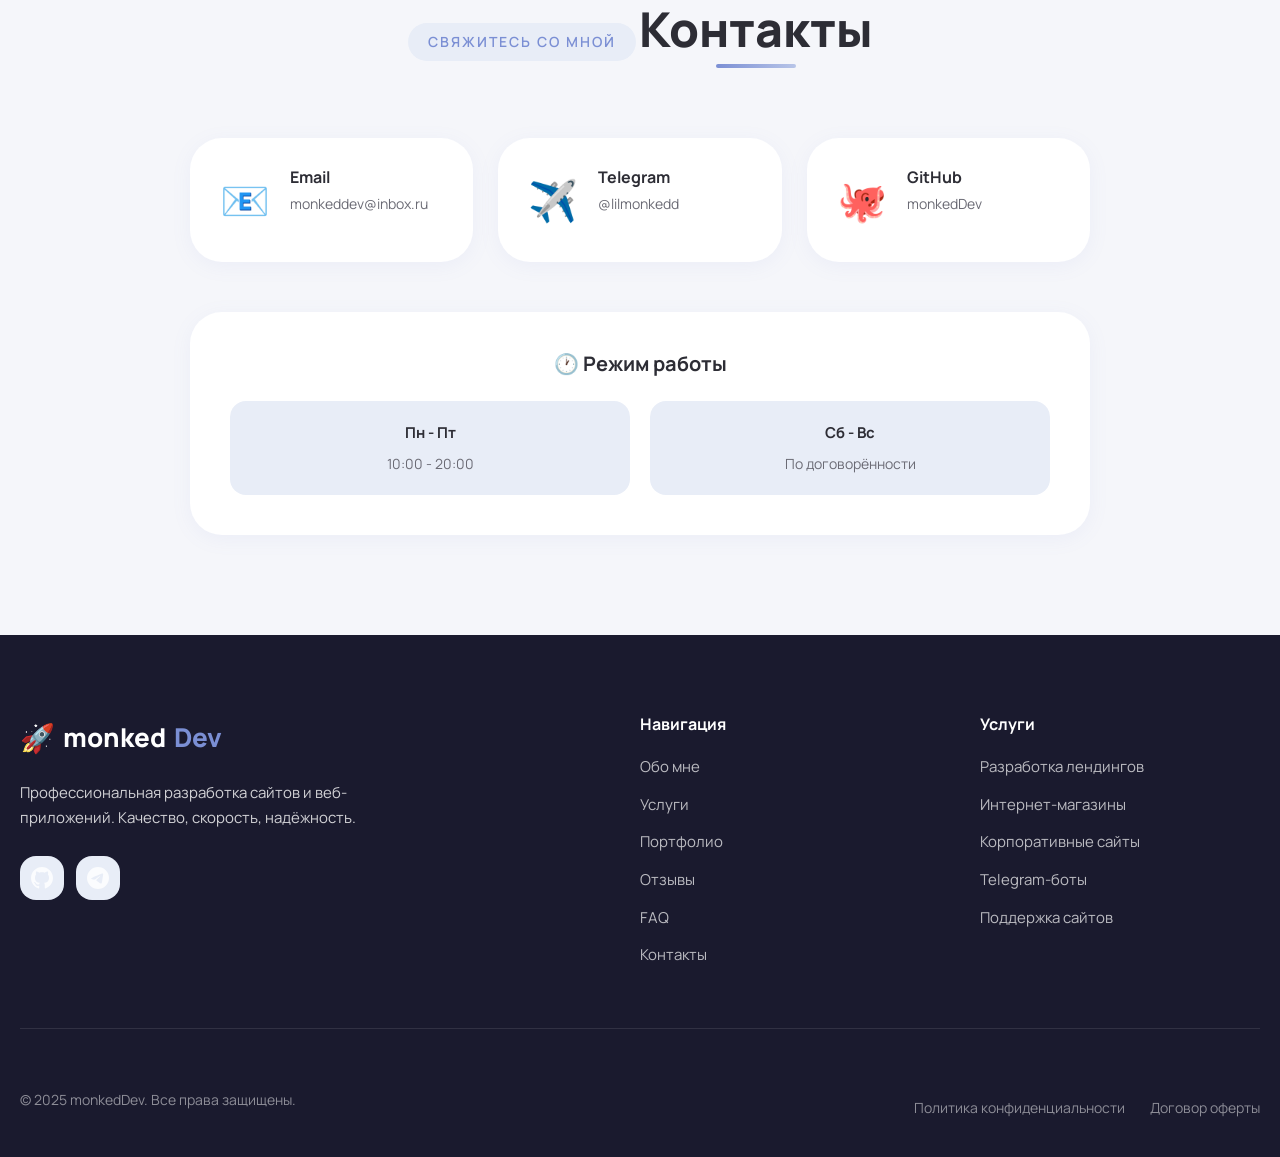
==== commit 85dbfbae: "Added advanced features: 3D shapes, typing animation, countdown timer, parallax, magnetic buttons, s" ====
--- a/index.html
+++ b/index.html
@@ -145,6 +145,9 @@
                     Создаю сайты, которые
                     <span class="title-gradient">работают на ваш бизнес</span>
                 </h1>
+                <div class="hero__typing">
+                    <span class="typing-text"></span><span class="typing-cursor">|</span>
+                </div>
                 <p class="hero__subtitle">
                     Индивидуальная разработка, современный дизайн и внимание к деталям. 
                     Ваш проект — моя забота. От идеи до запуска под ключ.
@@ -200,6 +203,16 @@
                 </div>
             </div>
         </div>
+        
+        <!-- 3D Background Elements -->
+        <div class="hero__3d-shapes">
+            <div class="shape-3d shape-1"></div>
+            <div class="shape-3d shape-2"></div>
+            <div class="shape-3d shape-3"></div>
+            <div class="shape-3d shape-4"></div>
+            <div class="shape-3d shape-5"></div>
+        </div>
+        
         <div class="hero__scroll-indicator" id="heroScrollIndicator">
             <div class="scroll-indicator__mouse">
                 <div class="scroll-indicator__wheel"></div>
@@ -930,6 +943,63 @@
         </div>
     </section>
 
+    <!-- Special Offer с Countdown -->
+    <section class="special-offer section" id="specialOffer">
+        <div class="container special-offer__container">
+            <div class="special-offer__content">
+                <div class="special-offer__badge">
+                    <span class="badge-glow"></span>
+                    ⚡ Special Offer
+                </div>
+                <h2 class="special-offer__title">Ограниченное предложение!</h2>
+                <p class="special-offer__desc">Закажите сайт до конца месяца и получите в подарок:</p>
+                <div class="special-offer__bonuses">
+                    <div class="bonus-item">
+                        <span class="bonus-item__icon">🎁</span>
+                        <span class="bonus-item__text">SEO-оптимизацию</span>
+                    </div>
+                    <div class="bonus-item">
+                        <span class="bonus-item__icon">📊</span>
+                        <span class="bonus-item__text">Яндекс.Метрику</span>
+                    </div>
+                    <div class="bonus-item">
+                        <span class="bonus-item__icon">📱</span>
+                        <span class="bonus-item__text">Адаптивную вёрстку</span>
+                    </div>
+                    <div class="bonus-item">
+                        <span class="bonus-item__icon">🚀</span>
+                        <span class="bonus-item__text">Быструю загрузку</span>
+                    </div>
+                </div>
+                <div class="countdown" id="countdown">
+                    <div class="countdown__item">
+                        <span class="countdown__number" id="days">00</span>
+                        <span class="countdown__label">Дней</span>
+                    </div>
+                    <div class="countdown__separator">:</div>
+                    <div class="countdown__item">
+                        <span class="countdown__number" id="hours">00</span>
+                        <span class="countdown__label">Часов</span>
+                    </div>
+                    <div class="countdown__separator">:</div>
+                    <div class="countdown__item">
+                        <span class="countdown__number" id="minutes">00</span>
+                        <span class="countdown__label">Минут</span>
+                    </div>
+                    <div class="countdown__separator">:</div>
+                    <div class="countdown__item">
+                        <span class="countdown__number" id="seconds">00</span>
+                        <span class="countdown__label">Секунд</span>
+                    </div>
+                </div>
+                <a href="#order" class="btn btn--primary btn--lg">
+                    <span>Забрать скидку</span>
+                    <span class="btn__sparkle">✨</span>
+                </a>
+            </div>
+        </div>
+    </section>
+
     <!-- CTA Section -->
     <section class="cta section" id="cta">
         <div class="container cta__container">
@@ -1019,7 +1089,7 @@
                                 Тип проекта
                             </label>
                             <select id="type" name="type" class="form-input form-select">
-                                <option value="">Выберите тип</option>
+                                <option value="">Выберите т��п</option>
                                 <option value="Лендинг">Лендинг</option>
                                 <option value="Интернет-магазин">Интернет-магазин</option>
                                 <option value="Корпоративный сайт">Корпоративный сайт</option>
--- a/css/style.css
+++ b/css/style.css
@@ -2799,6 +2799,628 @@
 .mb-4 { margin-bottom: 2rem; }
 .mb-5 { margin-bottom: 3rem; }
 
+/* ========================================
+   ADVANCED FEATURES - 3D Shapes & Effects
+   ======================================== */
+
+/* 3D Floating Shapes */
+.hero__3d-shapes {
+    position: absolute;
+    top: 0;
+    left: 0;
+    width: 100%;
+    height: 100%;
+    overflow: hidden;
+    pointer-events: none;
+    z-index: 0;
+}
+
+.shape-3d {
+    position: absolute;
+    border-radius: 30% 70% 70% 30% / 30% 30% 70% 70%;
+    background: linear-gradient(135deg, 
+        rgba(123, 143, 212, 0.1) 0%, 
+        rgba(184, 197, 232, 0.15) 50%, 
+        rgba(197, 232, 212, 0.1) 100%);
+    backdrop-filter: blur(10px);
+    animation: shapeFloat 20s ease-in-out infinite;
+}
+
+.shape-3d::before {
+    content: '';
+    position: absolute;
+    inset: 10%;
+    border-radius: inherit;
+    background: inherit;
+    filter: blur(20px);
+}
+
+.shape-1 {
+    width: 400px;
+    height: 400px;
+    top: -10%;
+    left: -10%;
+    animation-delay: 0s;
+    animation-duration: 25s;
+}
+
+.shape-2 {
+    width: 300px;
+    height: 300px;
+    top: 50%;
+    right: -5%;
+    animation-delay: -5s;
+    animation-duration: 30s;
+}
+
+.shape-3 {
+    width: 250px;
+    height: 250px;
+    bottom: 10%;
+    left: 30%;
+    animation-delay: -10s;
+    animation-duration: 28s;
+}
+
+.shape-4 {
+    width: 200px;
+    height: 200px;
+    top: 30%;
+    right: 20%;
+    animation-delay: -15s;
+    animation-duration: 26s;
+}
+
+.shape-5 {
+    width: 350px;
+    height: 350px;
+    bottom: -10%;
+    right: 10%;
+    animation-delay: -20s;
+    animation-duration: 32s;
+}
+
+@keyframes shapeFloat {
+    0%, 100% {
+        transform: translate(0, 0) rotate(0deg) scale(1);
+        border-radius: 30% 70% 70% 30% / 30% 30% 70% 70%;
+    }
+    25% {
+        transform: translate(50px, -30px) rotate(90deg) scale(1.1);
+        border-radius: 70% 30% 30% 70% / 70% 70% 30% 30%;
+    }
+    50% {
+        transform: translate(-30px, 50px) rotate(180deg) scale(0.95);
+        border-radius: 30% 70% 70% 30% / 30% 30% 70% 70%;
+    }
+    75% {
+        transform: translate(30px, 30px) rotate(270deg) scale(1.05);
+        border-radius: 70% 30% 30% 70% / 70% 70% 30% 30%;
+    }
+}
+
+/* Typing Animation */
+.hero__typing {
+    margin-bottom: 30px;
+    min-height: 30px;
+}
+
+.typing-text {
+    font-size: 20px;
+    color: var(--color-primary);
+    font-weight: 600;
+    border-right: none;
+}
+
+.typing-cursor {
+    display: inline-block;
+    color: var(--color-primary);
+    animation: cursorBlink 1s step-end infinite;
+    margin-left: 2px;
+}
+
+@keyframes cursorBlink {
+    0%, 100% { opacity: 1; }
+    50% { opacity: 0; }
+}
+
+/* Glass Morphism Cards */
+.glass-card {
+    background: rgba(255, 255, 255, 0.7);
+    backdrop-filter: blur(20px) saturate(180%);
+    -webkit-backdrop-filter: blur(20px) saturate(180%);
+    border: 1px solid rgba(255, 255, 255, 0.3);
+    box-shadow: 
+        0 8px 32px rgba(0, 0, 0, 0.05),
+        inset 0 1px 0 rgba(255, 255, 255, 0.5);
+}
+
+[data-theme="dark"] .glass-card {
+    background: rgba(30, 30, 50, 0.7);
+    border: 1px solid rgba(255, 255, 255, 0.1);
+    box-shadow: 
+        0 8px 32px rgba(0, 0, 0, 0.3),
+        inset 0 1px 0 rgba(255, 255, 255, 0.05);
+}
+
+/* Special Offer Section */
+.special-offer {
+    position: relative;
+    overflow: hidden;
+}
+
+.special-offer__container {
+    position: relative;
+    z-index: 1;
+}
+
+.special-offer__content {
+    max-width: 800px;
+    margin: 0 auto;
+    text-align: center;
+    padding: 60px 40px;
+    background: linear-gradient(135deg, 
+        rgba(123, 143, 212, 0.1) 0%, 
+        rgba(184, 197, 232, 0.15) 100%);
+    border-radius: var(--radius-2xl);
+    border: 1px solid var(--color-border);
+    backdrop-filter: blur(20px);
+}
+
+.special-offer__badge {
+    display: inline-flex;
+    align-items: center;
+    gap: 10px;
+    padding: 10px 25px;
+    background: linear-gradient(135deg, var(--color-primary), var(--color-accent));
+    color: var(--color-text-inverse);
+    font-size: 14px;
+    font-weight: 700;
+    border-radius: var(--radius-full);
+    margin-bottom: 25px;
+    position: relative;
+    animation: badgePulse 2s ease-in-out infinite;
+}
+
+.badge-glow {
+    position: absolute;
+    inset: -3px;
+    background: inherit;
+    border-radius: inherit;
+    filter: blur(15px);
+    opacity: 0.5;
+    animation: glowPulse 2s ease-in-out infinite;
+}
+
+@keyframes badgePulse {
+    0%, 100% { transform: scale(1); }
+    50% { transform: scale(1.05); }
+}
+
+@keyframes glowPulse {
+    0%, 100% { opacity: 0.5; }
+    50% { opacity: 0.8; }
+}
+
+.special-offer__title {
+    font-size: clamp(1.75rem, 3vw, 2.5rem);
+    margin-bottom: 15px;
+    background: linear-gradient(135deg, var(--color-primary), var(--color-accent));
+    -webkit-background-clip: text;
+    -webkit-text-fill-color: transparent;
+    background-clip: text;
+}
+
+.special-offer__desc {
+    font-size: 18px;
+    color: var(--color-text-light);
+    margin-bottom: 30px;
+}
+
+.special-offer__bonuses {
+    display: grid;
+    grid-template-columns: repeat(2, 1fr);
+    gap: 15px;
+    margin-bottom: 40px;
+    max-width: 600px;
+    margin-left: auto;
+    margin-right: auto;
+}
+
+.bonus-item {
+    display: flex;
+    align-items: center;
+    gap: 12px;
+    padding: 15px 20px;
+    background: var(--color-bg-white);
+    border-radius: var(--radius-xl);
+    box-shadow: var(--shadow-soft);
+    transition: all var(--transition-base);
+}
+
+.bonus-item:hover {
+    transform: translateY(-3px);
+    box-shadow: var(--shadow-hover);
+}
+
+.bonus-item__icon {
+    font-size: 28px;
+    flex-shrink: 0;
+}
+
+.bonus-item__text {
+    font-size: 15px;
+    font-weight: 600;
+    color: var(--color-text-heading);
+}
+
+/* Countdown Timer */
+.countdown {
+    display: flex;
+    justify-content: center;
+    align-items: center;
+    gap: 15px;
+    margin-bottom: 35px;
+    flex-wrap: wrap;
+}
+
+.countdown__item {
+    display: flex;
+    flex-direction: column;
+    align-items: center;
+    min-width: 80px;
+}
+
+.countdown__number {
+    display: flex;
+    align-items: center;
+    justify-content: center;
+    width: 70px;
+    height: 70px;
+    background: linear-gradient(135deg, var(--color-primary), var(--color-primary-hover));
+    color: var(--color-text-inverse);
+    font-size: 28px;
+    font-weight: 800;
+    border-radius: var(--radius-xl);
+    box-shadow: 0 10px 30px rgba(123, 143, 212, 0.3);
+    position: relative;
+    overflow: hidden;
+}
+
+.countdown__number::before {
+    content: '';
+    position: absolute;
+    top: -50%;
+    left: -50%;
+    width: 200%;
+    height: 200%;
+    background: linear-gradient(
+        45deg,
+        transparent 30%,
+        rgba(255, 255, 255, 0.2) 50%,
+        transparent 70%
+    );
+    animation: countdownShine 3s ease-in-out infinite;
+}
+
+@keyframes countdownShine {
+    0% { transform: translateX(-100%) rotate(45deg); }
+    100% { transform: translateX(100%) rotate(45deg); }
+}
+
+.countdown__label {
+    font-size: 12px;
+    color: var(--color-text-muted);
+    margin-top: 8px;
+    text-transform: uppercase;
+    letter-spacing: 1px;
+}
+
+.countdown__separator {
+    font-size: 24px;
+    font-weight: 700;
+    color: var(--color-primary);
+    margin-top: -20px;
+}
+
+.btn__sparkle {
+    animation: sparkleRotate 3s linear infinite;
+    display: inline-block;
+}
+
+@keyframes sparkleRotate {
+    0%, 100% { transform: rotate(0deg) scale(1); }
+    25% { transform: rotate(10deg) scale(1.2); }
+    75% { transform: rotate(-10deg) scale(1.2); }
+}
+
+/* Advanced Hover Effects */
+.hover-lift {
+    transition: transform var(--transition-base), box-shadow var(--transition-base);
+}
+
+.hover-lift:hover {
+    transform: translateY(-8px) scale(1.02);
+    box-shadow: var(--shadow-elevated);
+}
+
+.hover-glow:hover {
+    box-shadow: 
+        0 0 30px rgba(123, 143, 212, 0.4),
+        0 0 60px rgba(123, 143, 212, 0.2);
+}
+
+.hover-shine {
+    position: relative;
+    overflow: hidden;
+}
+
+.hover-shine::before {
+    content: '';
+    position: absolute;
+    top: 0;
+    left: -100%;
+    width: 100%;
+    height: 100%;
+    background: linear-gradient(
+        90deg,
+        transparent,
+        rgba(255, 255, 255, 0.3),
+        transparent
+    );
+    transition: left 0.5s ease;
+}
+
+.hover-shine:hover::before {
+    left: 100%;
+}
+
+/* Gradient Border Animation */
+.gradient-border {
+    position: relative;
+    background: var(--color-bg-white);
+    border-radius: var(--radius-2xl);
+}
+
+.gradient-border::before {
+    content: '';
+    position: absolute;
+    inset: -3px;
+    background: linear-gradient(45deg, 
+        var(--color-primary), 
+        var(--color-accent), 
+        var(--color-mint),
+        var(--color-lavender),
+        var(--color-primary)
+    );
+    background-size: 400% 400%;
+    border-radius: inherit;
+    z-index: -1;
+    animation: gradientBorder 5s ease infinite;
+}
+
+@keyframes gradientBorder {
+    0% { background-position: 0% 50%; }
+    50% { background-position: 100% 50%; }
+    100% { background-position: 0% 50%; }
+}
+
+/* Floating Animation Enhanced */
+@keyframes floatEnhanced {
+    0%, 100% { 
+        transform: translateY(0) rotate(0deg);
+    }
+    25% { 
+        transform: translateY(-15px) rotate(2deg);
+    }
+    75% { 
+        transform: translateY(-10px) rotate(-2deg);
+    }
+}
+
+/* Magnetic Button Effect */
+.magnetic-btn {
+    position: relative;
+    overflow: hidden;
+}
+
+.magnetic-btn::after {
+    content: '';
+    position: absolute;
+    top: 50%;
+    left: 50%;
+    width: 0;
+    height: 0;
+    background: radial-gradient(circle, rgba(255,255,255,0.3) 0%, transparent 70%);
+    border-radius: 50%;
+    transform: translate(-50%, -50%);
+    transition: width 0.6s ease, height 0.6s ease;
+}
+
+.magnetic-btn:hover::after {
+    width: 300px;
+    height: 300px;
+}
+
+/* Parallax Layers */
+.parallax-layer {
+    transition: transform 0.1s ease-out;
+}
+
+/* Reveal on Scroll */
+.reveal-up {
+    opacity: 0;
+    transform: translateY(60px);
+    transition: opacity 0.8s ease, transform 0.8s ease;
+}
+
+.reveal-up.visible {
+    opacity: 1;
+    transform: translateY(0);
+}
+
+.reveal-left {
+    opacity: 0;
+    transform: translateX(-60px);
+    transition: opacity 0.8s ease, transform 0.8s ease;
+}
+
+.reveal-left.visible {
+    opacity: 1;
+    transform: translateX(0);
+}
+
+.reveal-right {
+    opacity: 0;
+    transform: translateX(60px);
+    transition: opacity 0.8s ease, transform 0.8s ease;
+}
+
+.reveal-right.visible {
+    opacity: 1;
+    transform: translateX(0);
+}
+
+/* Stagger Animation */
+.stagger-item {
+    opacity: 0;
+    transform: translateY(20px);
+    transition: opacity 0.5s ease, transform 0.5s ease;
+}
+
+.stagger-item.visible {
+    opacity: 1;
+    transform: translateY(0);
+}
+
+/* Loading Skeleton */
+.skeleton {
+    background: linear-gradient(
+        90deg,
+        var(--color-bg-alt) 25%,
+        var(--color-accent-soft) 50%,
+        var(--color-bg-alt) 75%
+    );
+    background-size: 200% 100%;
+    animation: skeleton-loading 1.5s ease-in-out infinite;
+}
+
+@keyframes skeleton-loading {
+    0% { background-position: 200% 0; }
+    100% { background-position: -200% 0; }
+}
+
+/* Glitch Effect (for fun) */
+.glitch {
+    position: relative;
+}
+
+.glitch::before,
+.glitch::after {
+    content: attr(data-text);
+    position: absolute;
+    top: 0;
+    left: 0;
+    width: 100%;
+    height: 100%;
+}
+
+.glitch::before {
+    animation: glitch-1 0.3s infinite;
+    clip-path: polygon(0 0, 100% 0, 100% 45%, 0 45%);
+    transform: translate(-2px, -2px);
+    opacity: 0.8;
+}
+
+.glitch::after {
+    animation: glitch-2 0.3s infinite;
+    clip-path: polygon(0 60%, 100% 60%, 100% 100%, 0 100%);
+    transform: translate(2px, 2px);
+    opacity: 0.8;
+}
+
+@keyframes glitch-1 {
+    0%, 100% { transform: translate(-2px, -2px); }
+    50% { transform: translate(2px, 2px); }
+}
+
+@keyframes glitch-2 {
+    0%, 100% { transform: translate(2px, 2px); }
+    50% { transform: translate(-2px, -2px); }
+}
+
+/* Neon Glow Text */
+.neon-text {
+    color: var(--color-text-heading);
+    text-shadow: 
+        0 0 10px rgba(123, 143, 212, 0.5),
+        0 0 20px rgba(123, 143, 212, 0.3),
+        0 0 30px rgba(123, 143, 212, 0.2),
+        0 0 40px rgba(123, 143, 212, 0.1);
+    animation: neonPulse 2s ease-in-out infinite;
+}
+
+@keyframes neonPulse {
+    0%, 100% {
+        text-shadow: 
+            0 0 10px rgba(123, 143, 212, 0.5),
+            0 0 20px rgba(123, 143, 212, 0.3),
+            0 0 30px rgba(123, 143, 212, 0.2);
+    }
+    50% {
+        text-shadow: 
+            0 0 15px rgba(123, 143, 212, 0.7),
+            0 0 30px rgba(123, 143, 212, 0.5),
+            0 0 45px rgba(123, 143, 212, 0.3);
+    }
+}
+
+/* Responsive adjustments for new features */
+@media (max-width: 768px) {
+    .shape-3d {
+        display: none;
+    }
+    
+    .special-offer__bonuses {
+        grid-template-columns: 1fr;
+    }
+    
+    .countdown {
+        gap: 10px;
+    }
+    
+    .countdown__number {
+        width: 55px;
+        height: 55px;
+        font-size: 22px;
+    }
+    
+    .countdown__separator {
+        font-size: 18px;
+        margin-top: -10px;
+    }
+}
+
+/* Print Styles */
+@media print {
+    .hero__3d-shapes,
+    .cursor-follower,
+    .scroll-progress,
+    .back-to-top,
+    .theme-toggle,
+    .burger {
+        display: none !important;
+    }
+    
+    body {
+        background: white !important;
+    }
+    
+    .section {
+        page-break-inside: avoid;
+    }
+}
+
 .d-flex { display: flex; }
 .d-grid { display: grid; }
 .d-none { display: none; }
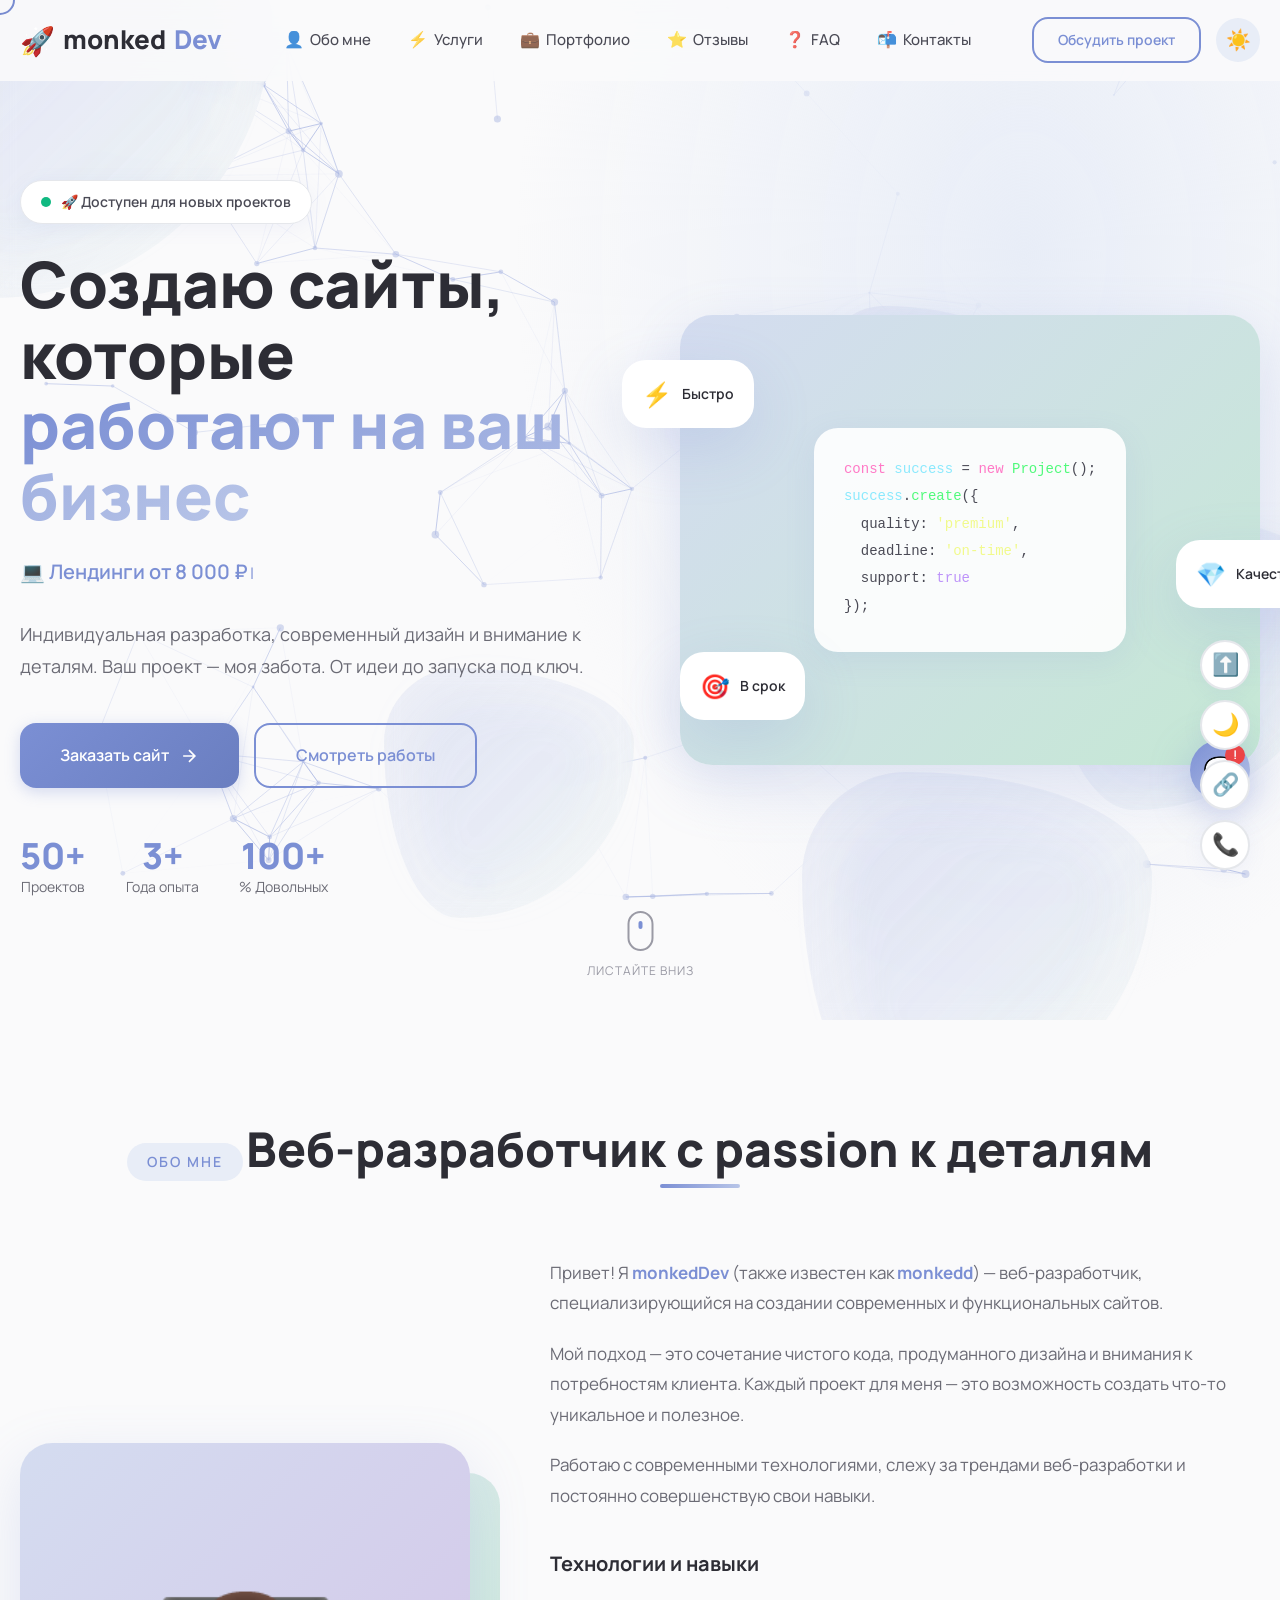
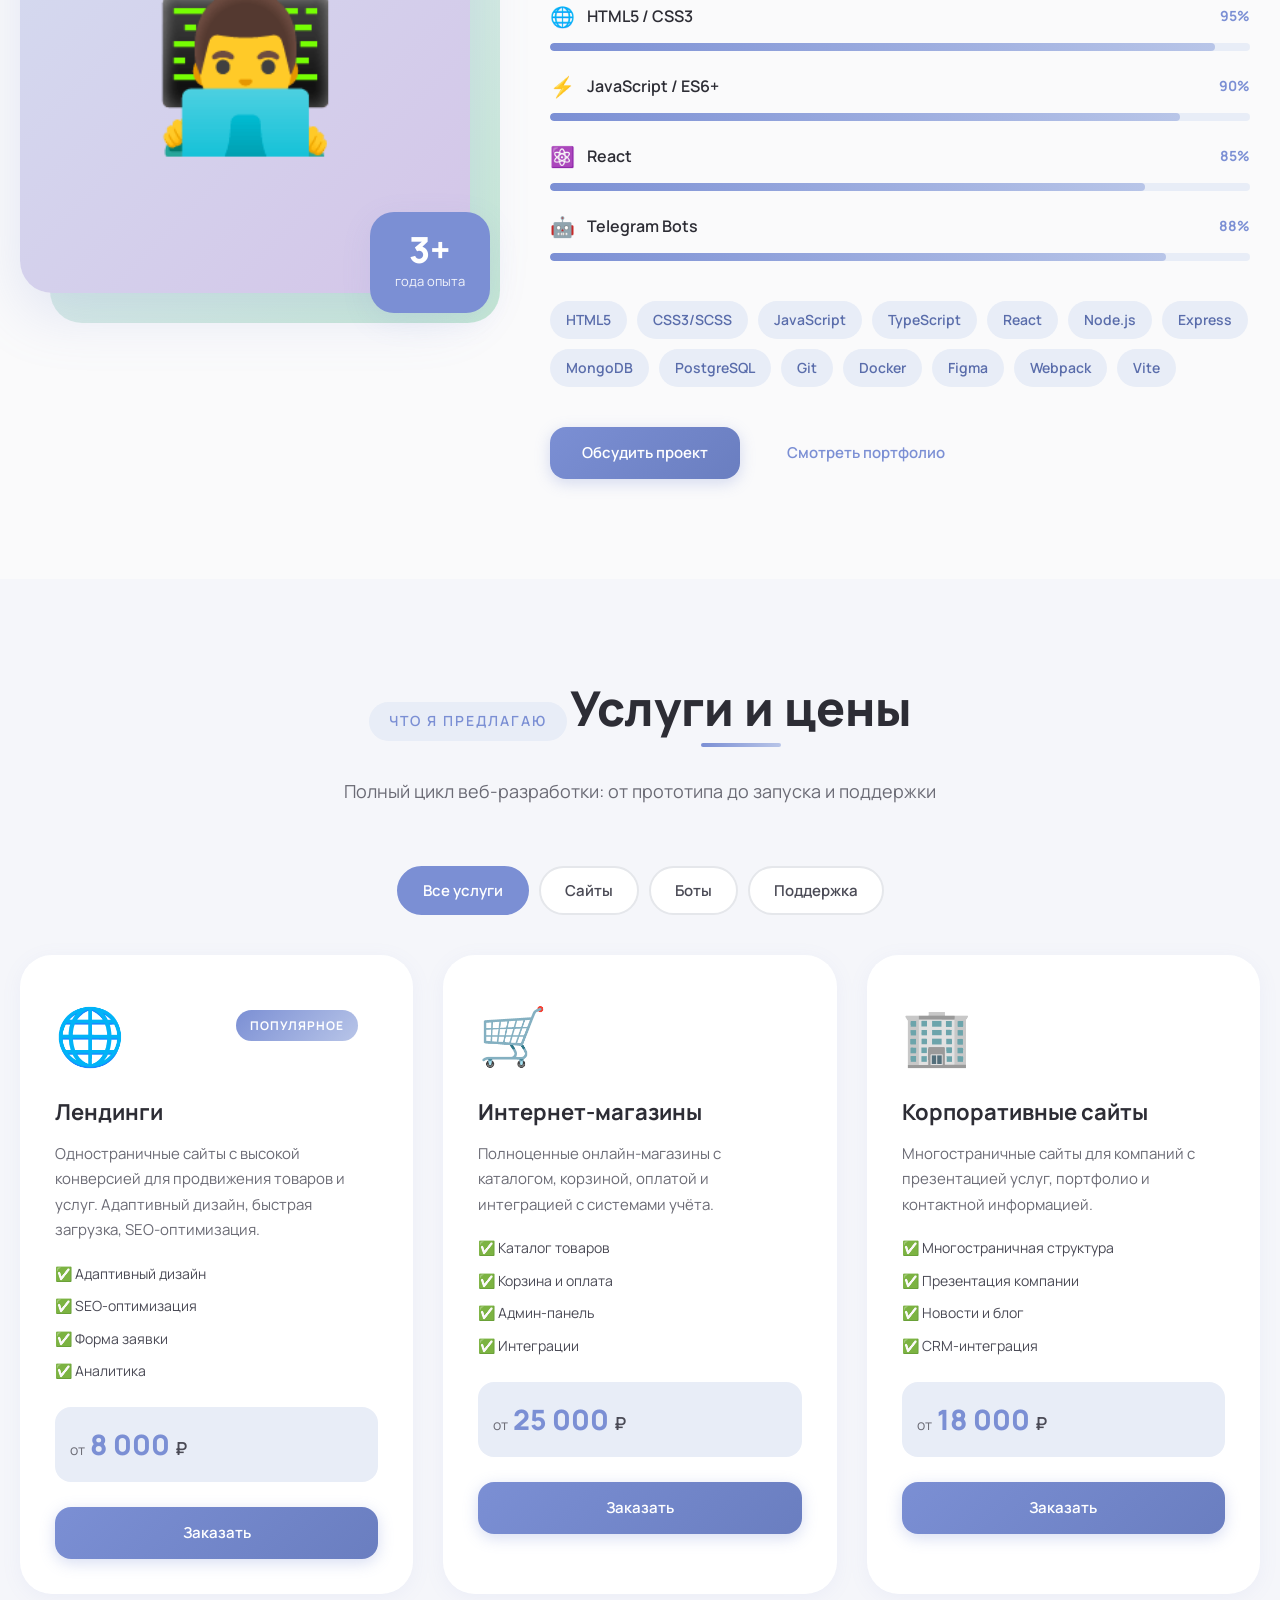
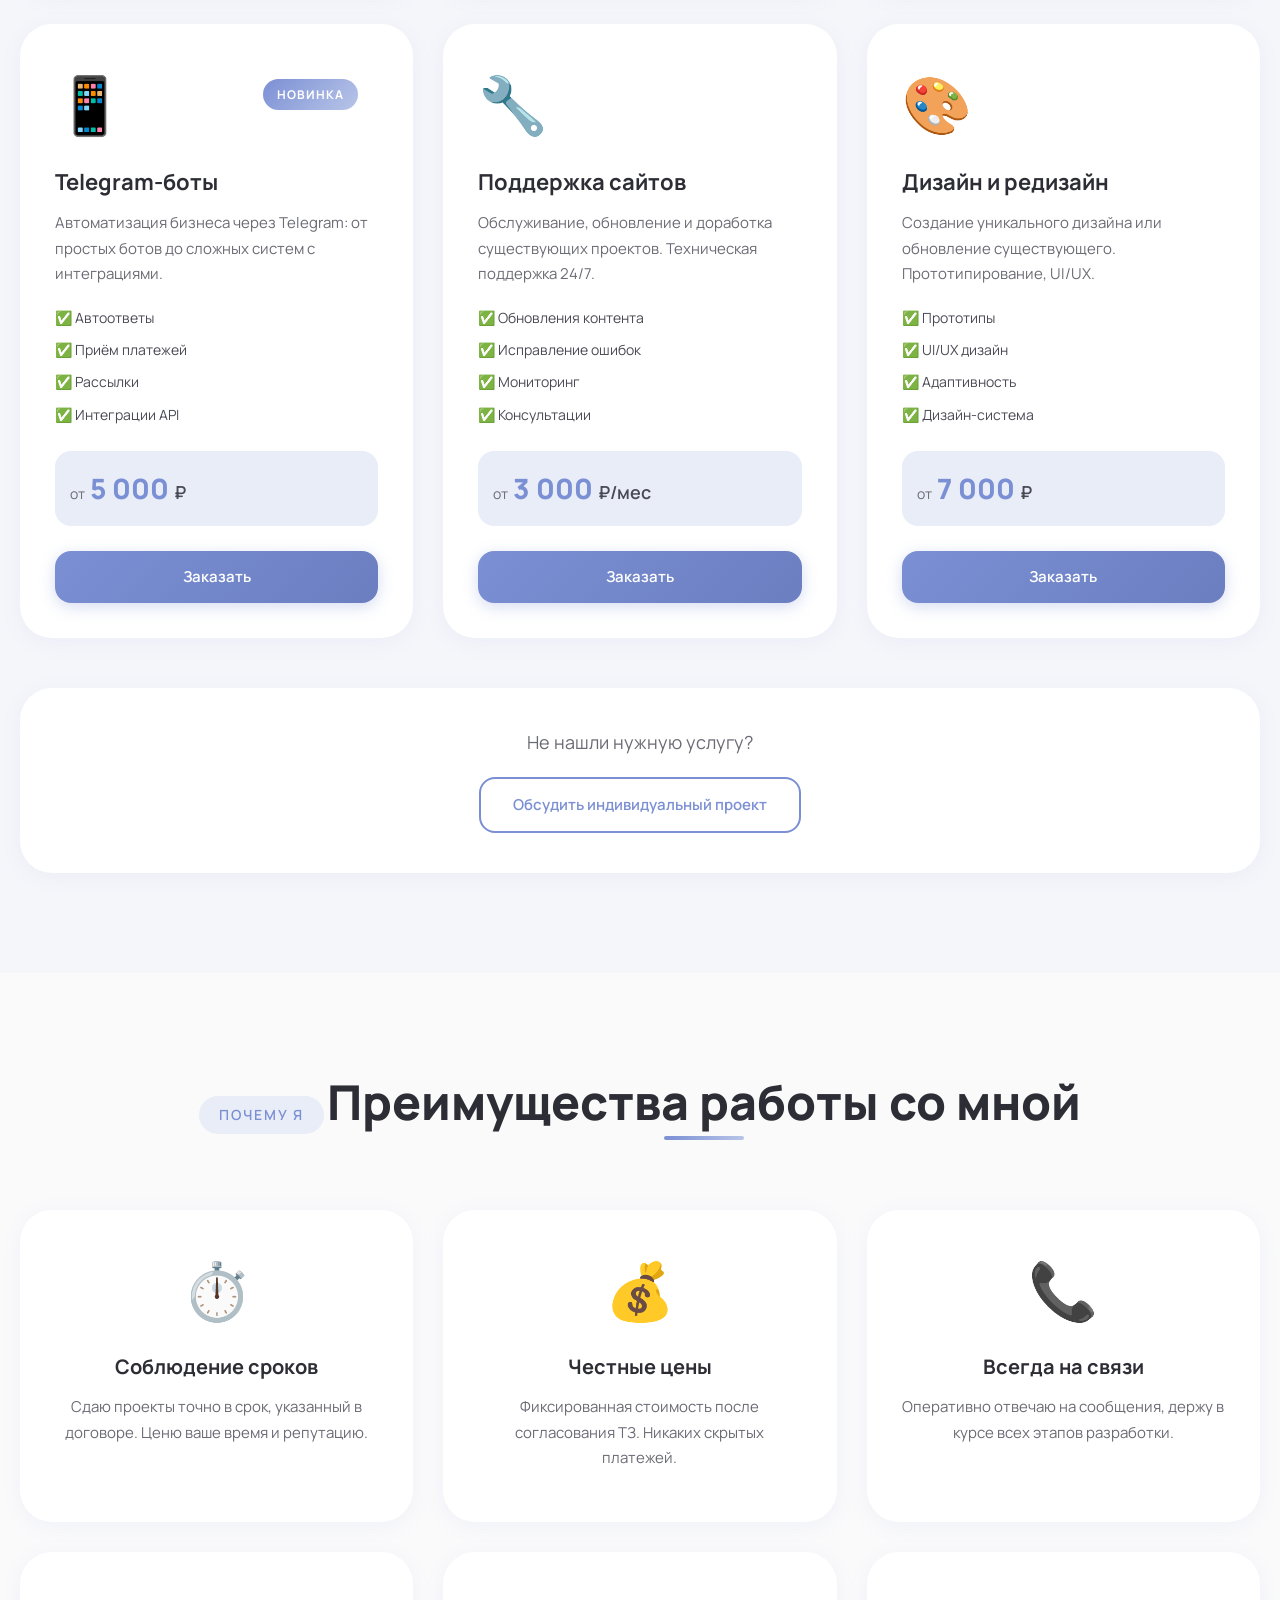
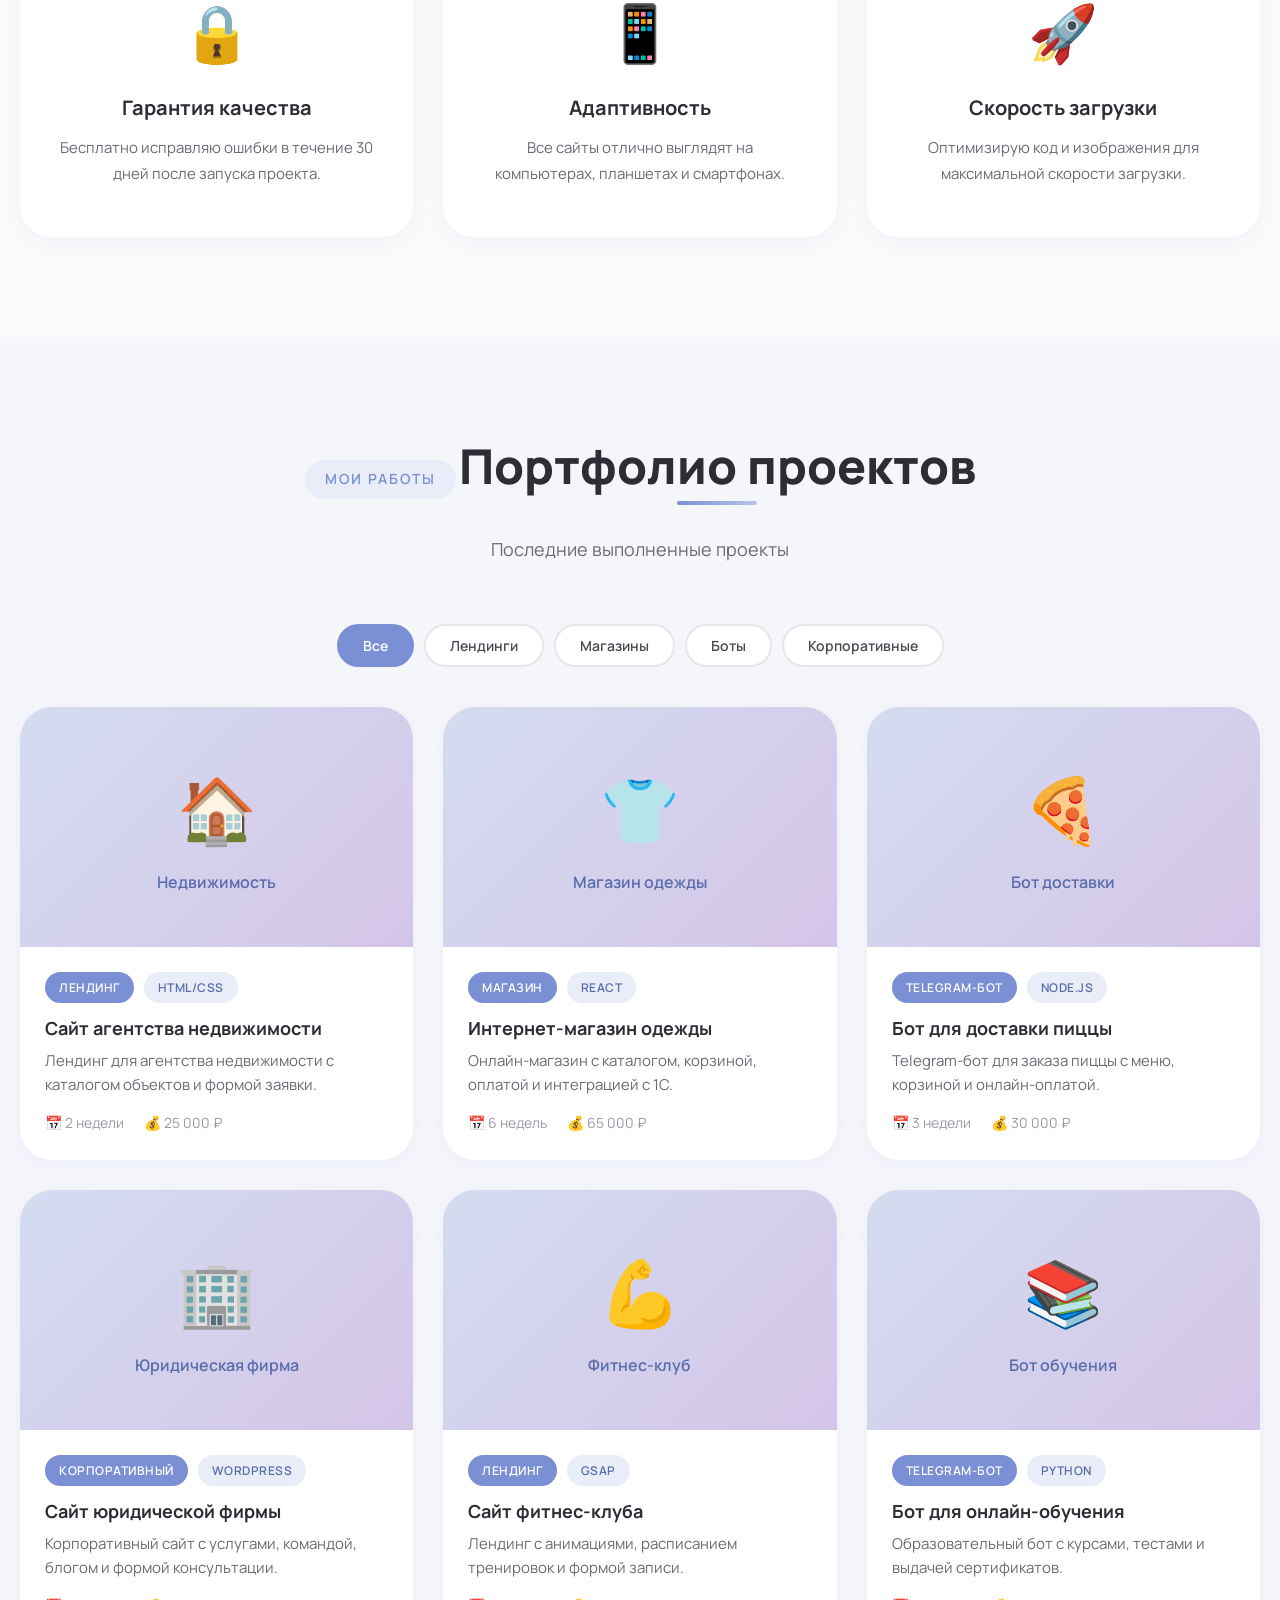
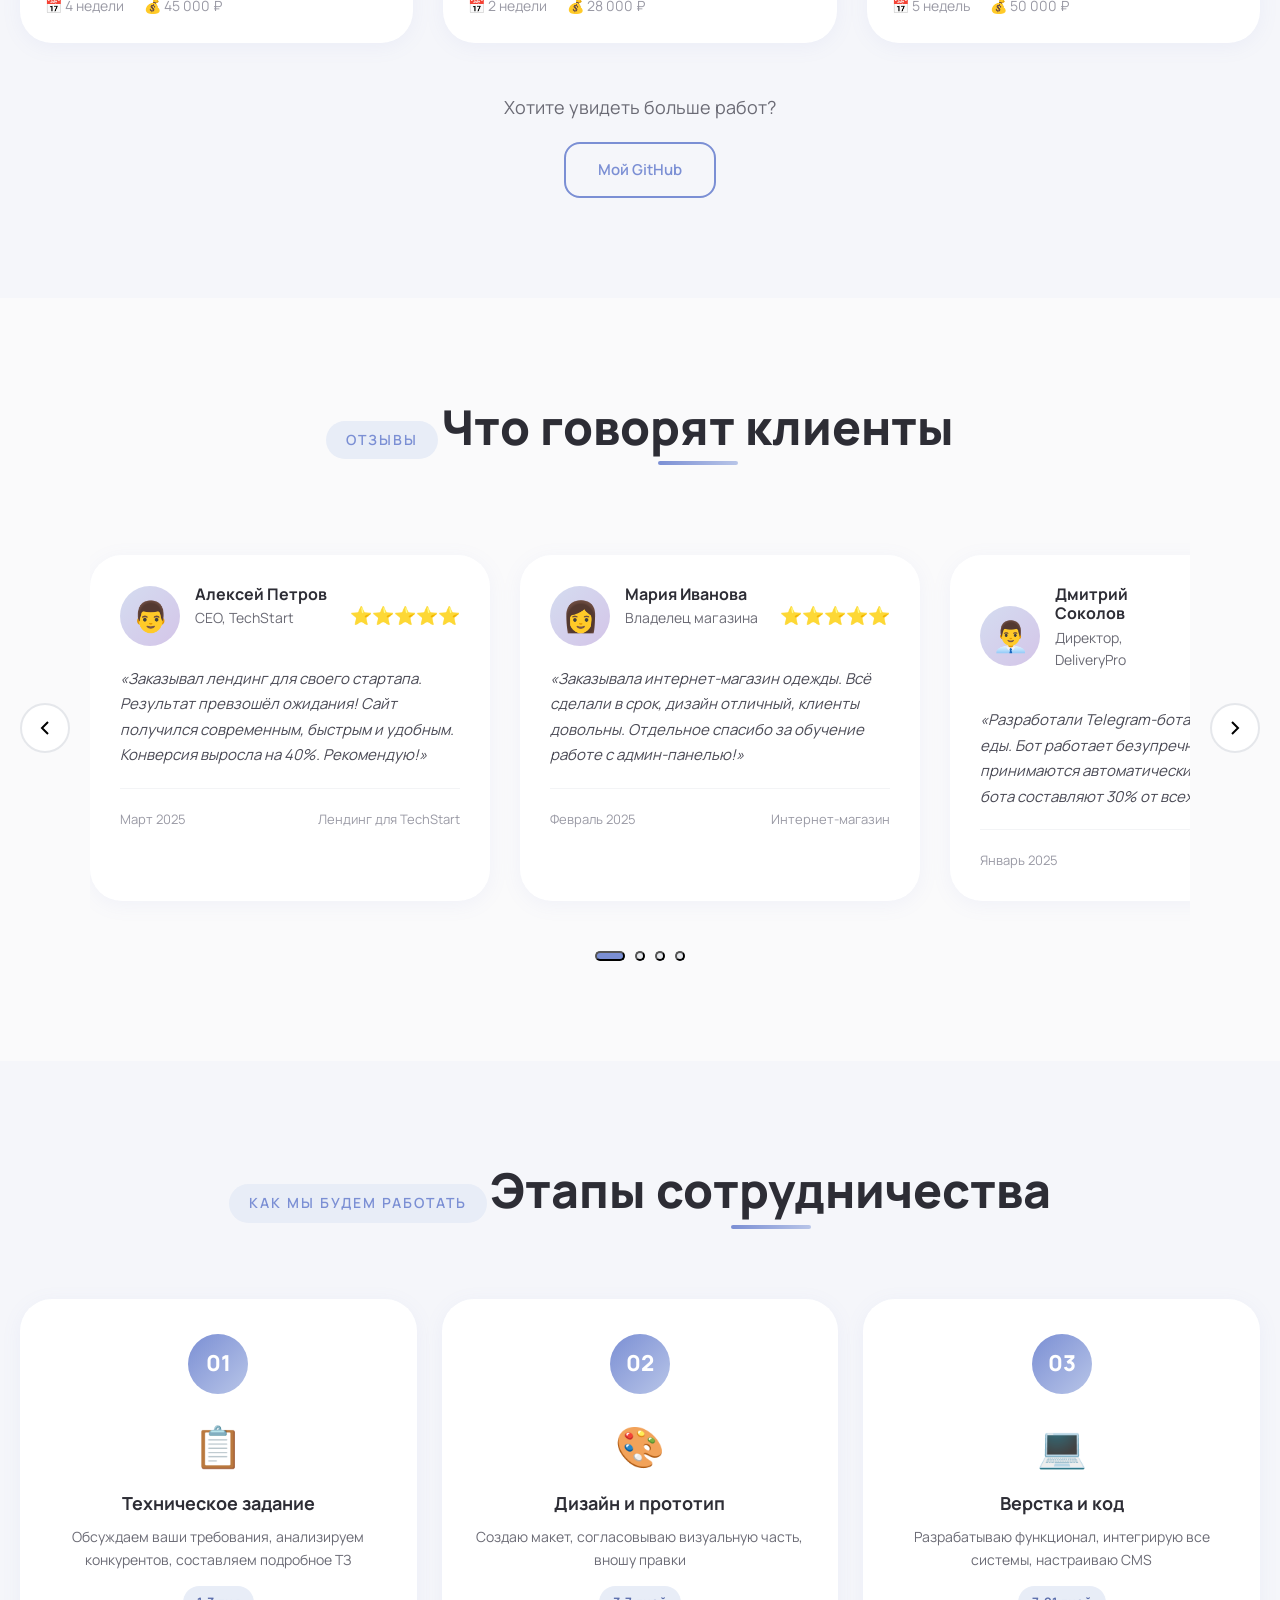
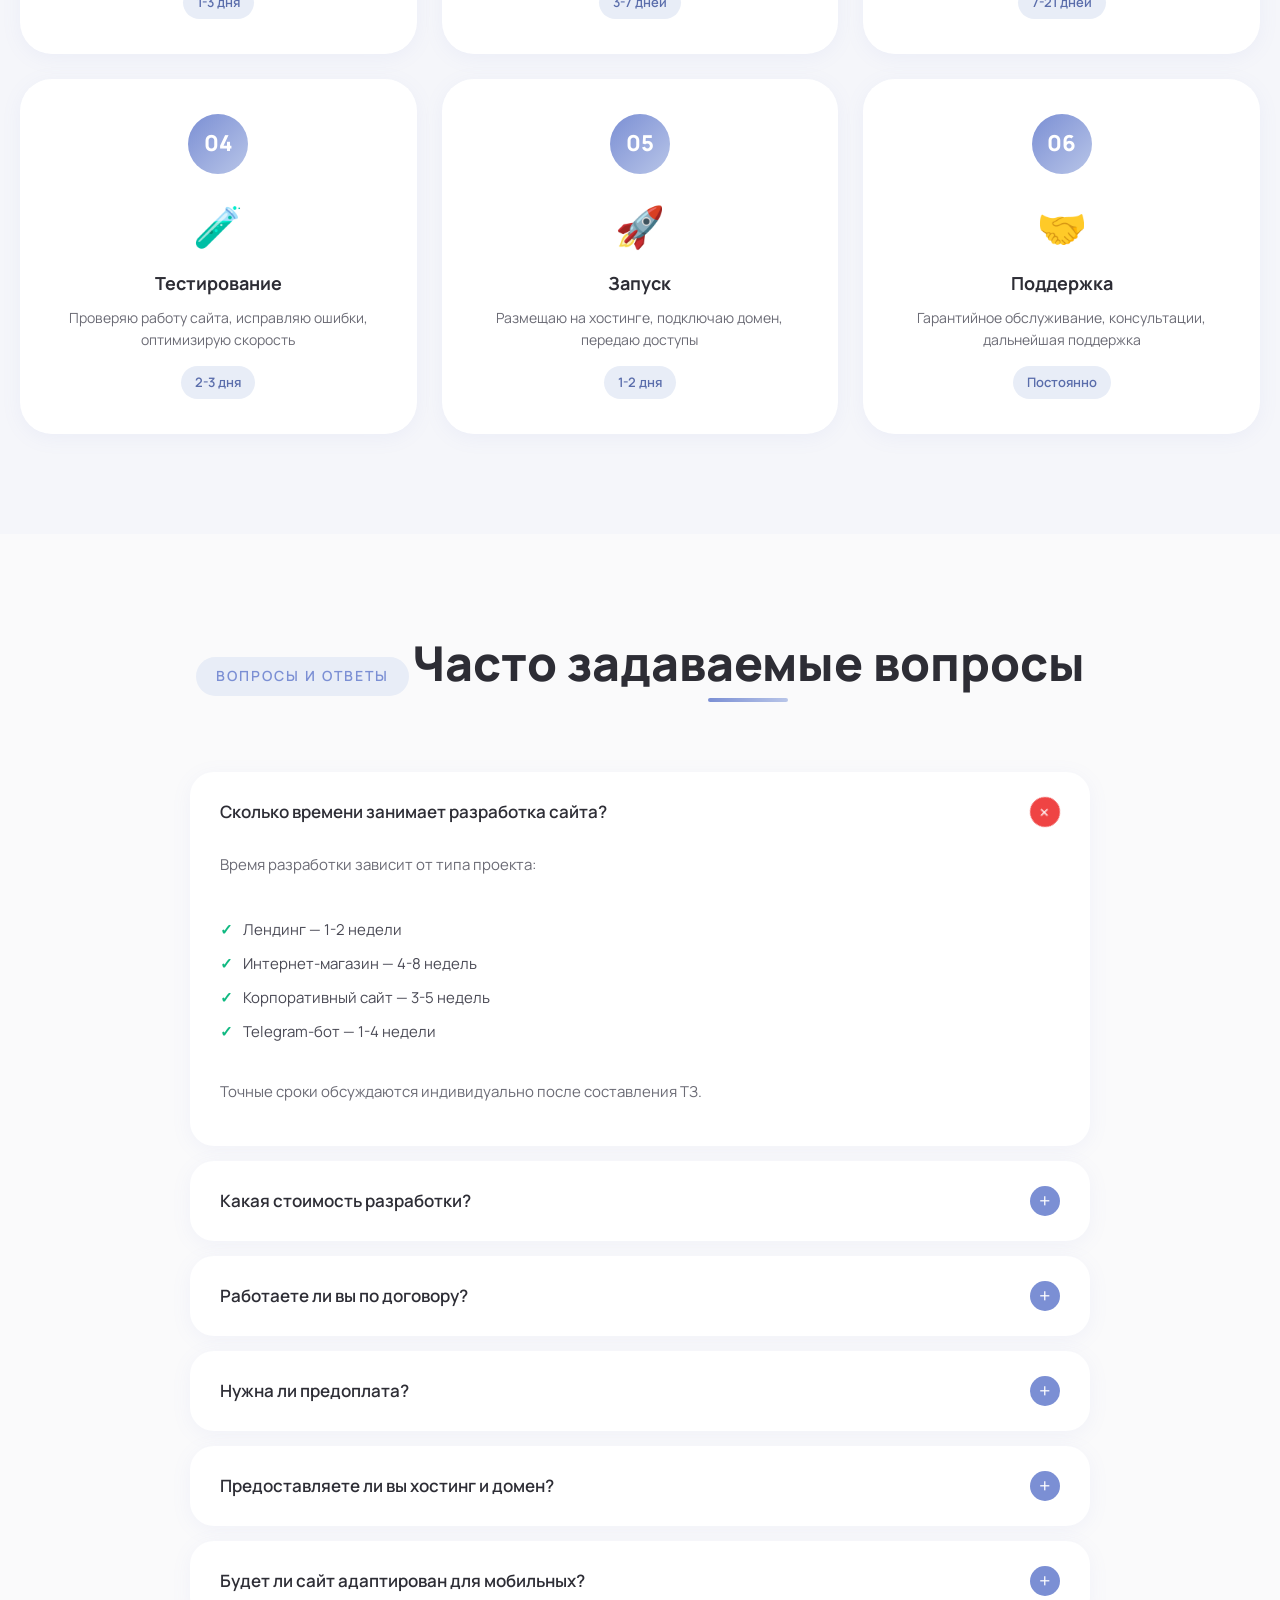
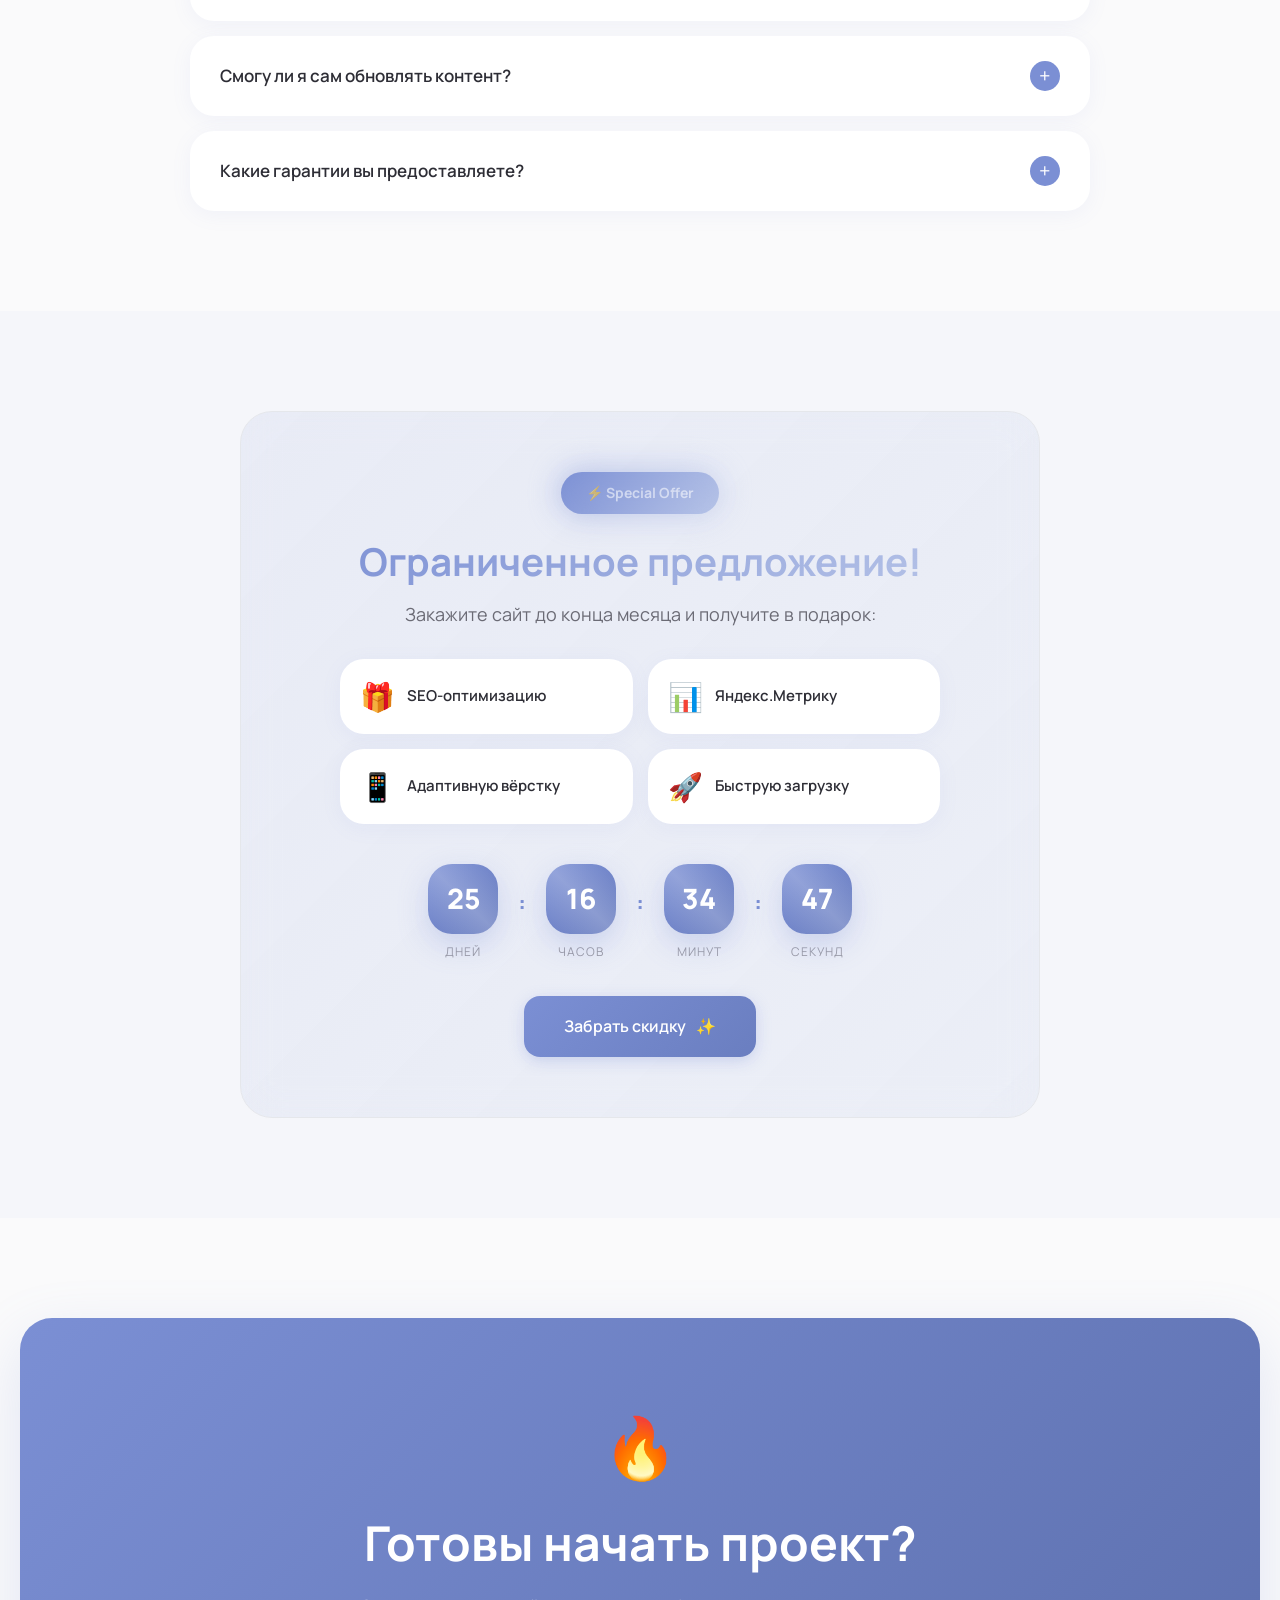
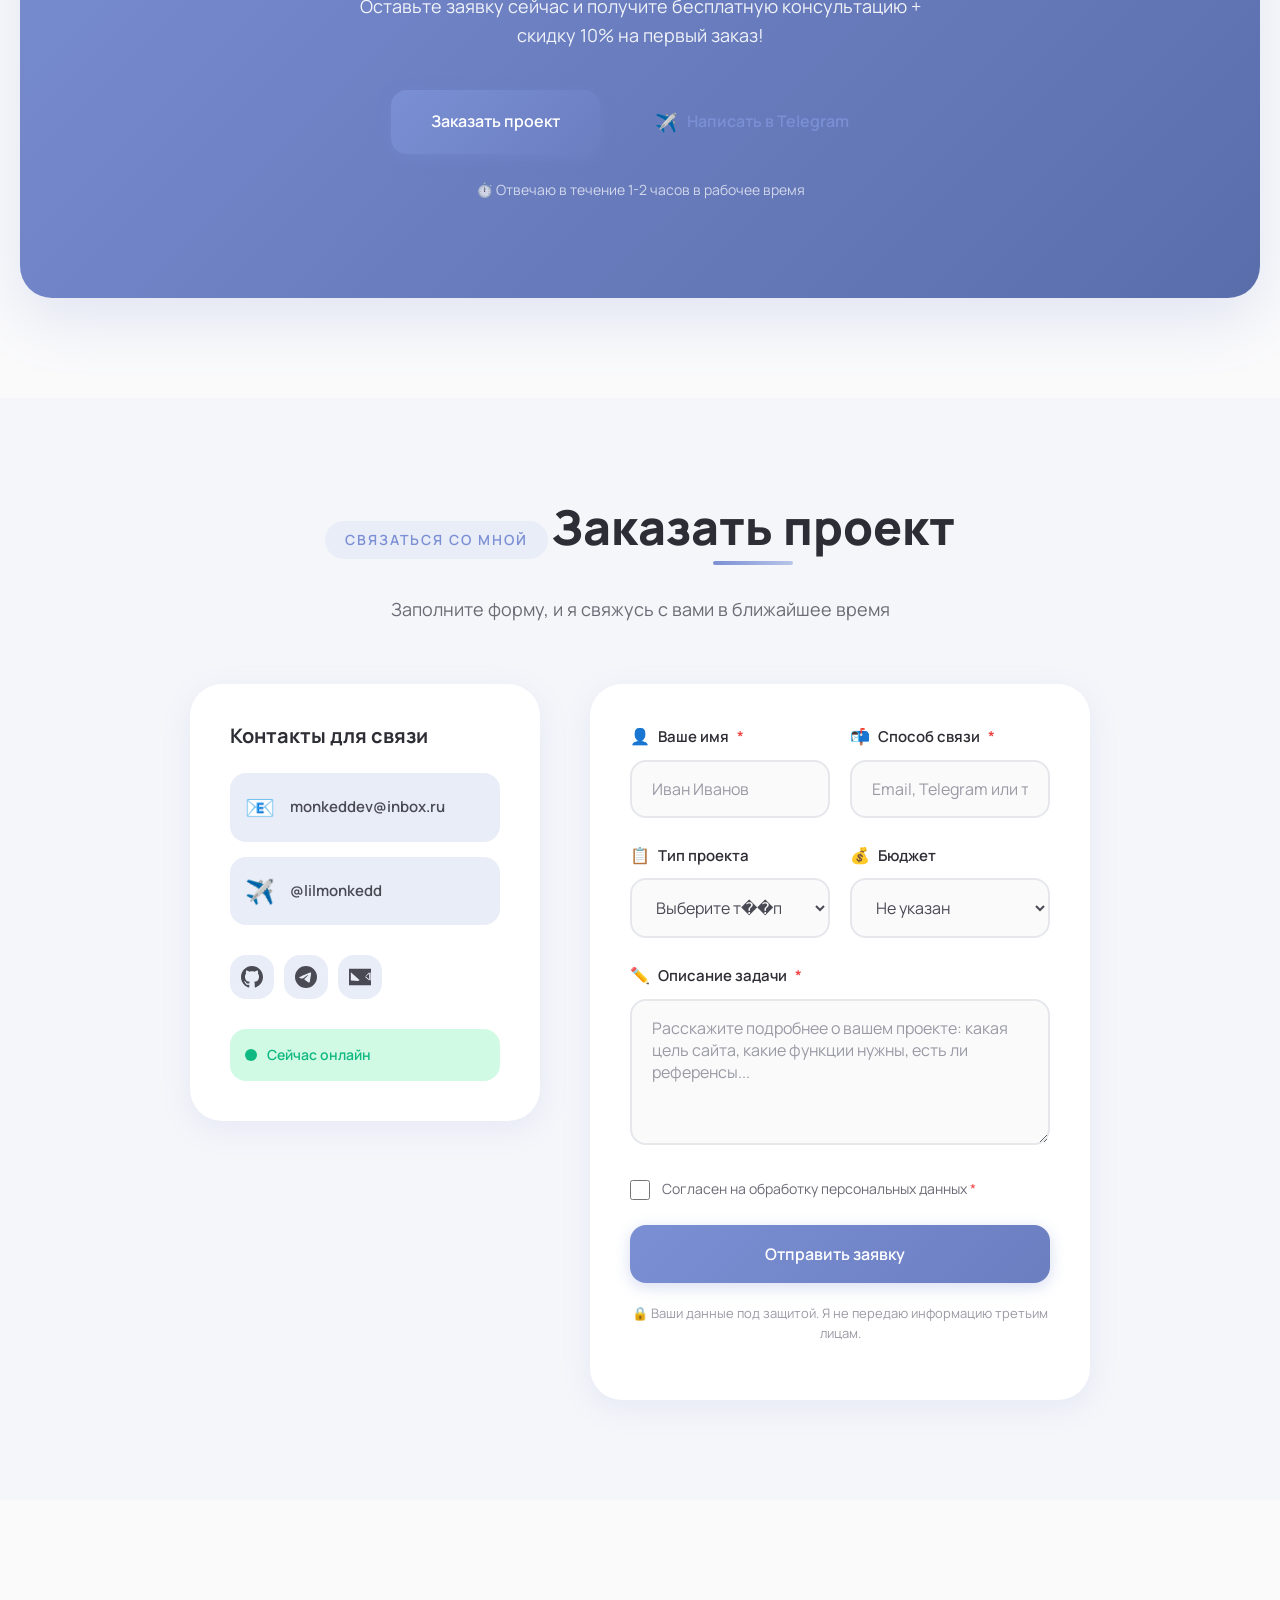
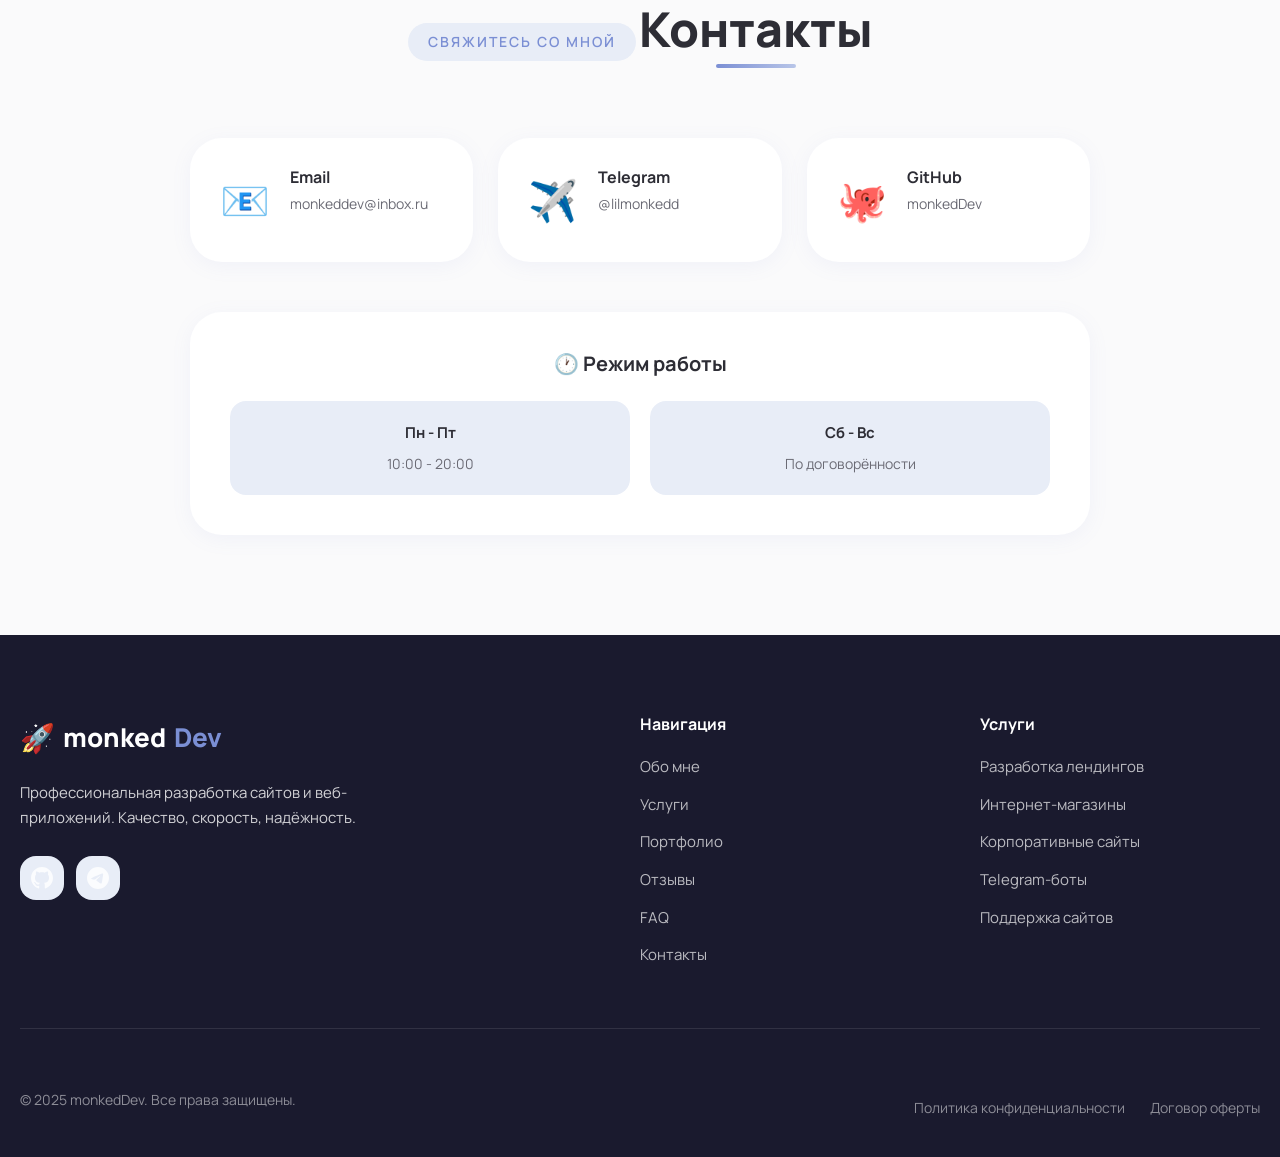
==== commit db0cefc7: "Added ultimate features: canvas network animation, chat widget, quick actions, Konami easter egg wit" ====
--- a/index.html
+++ b/index.html
@@ -128,6 +128,9 @@
 
     <!-- Mobile Menu Overlay -->
     <div class="mobile-menu-overlay" id="mobileMenuOverlay"></div>
+
+    <!-- Canvas Background -->
+    <canvas id="heroCanvas" class="hero-canvas"></canvas>
 
     <!-- Hero Section -->
     <section class="hero" id="hero">
@@ -1267,6 +1270,50 @@
         </div>
     </div>
 
+    <!-- Chat Widget -->
+    <div class="chat-widget" id="chatWidget">
+        <div class="chat-widget__button" id="chatButton">
+            <span class="chat-widget__icon">💬</span>
+            <span class="chat-widget__badge">!</span>
+        </div>
+        <div class="chat-widget__window" id="chatWindow">
+            <div class="chat-widget__header">
+                <div class="chat-widget__avatar">👨‍💻</div>
+                <div class="chat-widget__info">
+                    <span class="chat-widget__name">monkedDev</span>
+                    <span class="chat-widget__status">Онлайн</span>
+                </div>
+                <button class="chat-widget__close" id="chatClose">&times;</button>
+            </div>
+            <div class="chat-widget__messages" id="chatMessages">
+                <div class="chat-message chat-message--bot">
+                    <p>Привет! 👋 Чем могу помочь?</p>
+                </div>
+            </div>
+            <div class="chat-widget__input">
+                <input type="text" id="chatInput" placeholder="Введите сообщение...">
+                <button id="chatSend">➤</button>
+            </div>
+        </div>
+    </div>
+
+    <!-- Quick Actions -->
+    <div class="quick-actions" id="quickActions">
+        <button class="quick-action-btn" data-action="scroll-top" aria-label="Наверх">⬆️</button>
+        <button class="quick-action-btn" data-action="theme-toggle" aria-label="Тема">🌙</button>
+        <button class="quick-action-btn" data-action="share" aria-label="Поделиться">🔗</button>
+        <button class="quick-action-btn" data-action="contacts" aria-label="Контакты">📞</button>
+    </div>
+
+    <!-- Easter Egg -->
+    <div class="easter-egg" id="easterEgg">
+        <div class="easter-egg__content">
+            <span class="easter-egg__emoji">🎉</span>
+            <p>Вы нашли пасхалку!</p>
+            <span class="easter-egg__code">KONAMI</span>
+        </div>
+    </div>
+
     <script src="js/main.js"></script>
 </body>
 </html>
--- a/css/style.css
+++ b/css/style.css
@@ -3432,3 +3432,620 @@
 .gap-2 { gap: 1rem; }
 .gap-3 { gap: 1.5rem; }
 .gap-4 { gap: 2rem; }
+
+/* ========================================
+   CANVAS BACKGROUND
+   ======================================== */
+
+.hero-canvas {
+    position: fixed;
+    top: 0;
+    left: 0;
+    width: 100%;
+    height: 100vh;
+    z-index: 0;
+    pointer-events: none;
+    opacity: 0.6;
+}
+
+/* ========================================
+   CHAT WIDGET
+   ======================================== */
+
+.chat-widget {
+    position: fixed;
+    bottom: 100px;
+    right: 30px;
+    z-index: var(--z-sticky);
+    font-family: var(--font-main);
+}
+
+.chat-widget__button {
+    width: 60px;
+    height: 60px;
+    background: linear-gradient(135deg, var(--color-primary), var(--color-accent));
+    border-radius: 50%;
+    display: flex;
+    align-items: center;
+    justify-content: center;
+    cursor: pointer;
+    box-shadow: 0 10px 40px rgba(123, 143, 212, 0.4);
+    transition: all var(--transition-base);
+    position: relative;
+    animation: chatPulse 2s ease-in-out infinite;
+}
+
+@keyframes chatPulse {
+    0%, 100% { transform: scale(1); }
+    50% { transform: scale(1.05); }
+}
+
+.chat-widget__button:hover {
+    transform: scale(1.1) rotate(10deg);
+    box-shadow: 0 15px 50px rgba(123, 143, 212, 0.5);
+}
+
+.chat-widget__icon {
+    font-size: 28px;
+}
+
+.chat-widget__badge {
+    position: absolute;
+    top: 5px;
+    right: 5px;
+    width: 20px;
+    height: 20px;
+    background: var(--color-error);
+    color: white;
+    font-size: 12px;
+    font-weight: 700;
+    border-radius: 50%;
+    display: flex;
+    align-items: center;
+    justify-content: center;
+    animation: badgeBounce 1s ease-in-out infinite;
+}
+
+@keyframes badgeBounce {
+    0%, 100% { transform: scale(1); }
+    50% { transform: scale(1.2); }
+}
+
+.chat-widget__window {
+    position: absolute;
+    bottom: 80px;
+    right: 0;
+    width: 350px;
+    height: 500px;
+    background: var(--color-bg-white);
+    border-radius: var(--radius-2xl);
+    box-shadow: var(--shadow-elevated);
+    display: flex;
+    flex-direction: column;
+    overflow: hidden;
+    opacity: 0;
+    visibility: hidden;
+    transform: scale(0.8) translateY(20px);
+    transition: all var(--transition-base);
+}
+
+.chat-widget__window.active {
+    opacity: 1;
+    visibility: visible;
+    transform: scale(1) translateY(0);
+}
+
+.chat-widget__header {
+    display: flex;
+    align-items: center;
+    gap: 15px;
+    padding: 20px;
+    background: linear-gradient(135deg, var(--color-primary), var(--color-accent));
+    color: var(--color-text-inverse);
+}
+
+.chat-widget__avatar {
+    width: 45px;
+    height: 45px;
+    background: rgba(255, 255, 255, 0.2);
+    border-radius: 50%;
+    display: flex;
+    align-items: center;
+    justify-content: center;
+    font-size: 24px;
+}
+
+.chat-widget__info {
+    flex: 1;
+    display: flex;
+    flex-direction: column;
+}
+
+.chat-widget__name {
+    font-size: 16px;
+    font-weight: 700;
+}
+
+.chat-widget__status {
+    font-size: 13px;
+    opacity: 0.9;
+}
+
+.chat-widget__close {
+    width: 35px;
+    height: 35px;
+    background: rgba(255, 255, 255, 0.2);
+    border: none;
+    border-radius: 50%;
+    color: white;
+    font-size: 24px;
+    cursor: pointer;
+    transition: all var(--transition-fast);
+}
+
+.chat-widget__close:hover {
+    background: rgba(255, 255, 255, 0.3);
+    transform: rotate(90deg);
+}
+
+.chat-widget__messages {
+    flex: 1;
+    padding: 20px;
+    overflow-y: auto;
+    background: var(--color-bg-alt);
+}
+
+.chat-message {
+    margin-bottom: 15px;
+    animation: messageSlide 0.3s ease;
+}
+
+@keyframes messageSlide {
+    from {
+        opacity: 0;
+        transform: translateY(10px);
+    }
+    to {
+        opacity: 1;
+        transform: translateY(0);
+    }
+}
+
+.chat-message p {
+    display: inline-block;
+    padding: 12px 18px;
+    border-radius: var(--radius-xl);
+    font-size: 14px;
+    line-height: 1.5;
+    max-width: 85%;
+}
+
+.chat-message--bot p {
+    background: var(--color-bg-white);
+    color: var(--color-text);
+    border-bottom-left-radius: 5px;
+}
+
+.chat-message--user {
+    text-align: right;
+}
+
+.chat-message--user p {
+    background: var(--color-primary);
+    color: var(--color-text-inverse);
+    border-bottom-right-radius: 5px;
+}
+
+.chat-widget__input {
+    display: flex;
+    gap: 10px;
+    padding: 15px 20px;
+    background: var(--color-bg-white);
+    border-top: 1px solid var(--color-border);
+}
+
+.chat-widget__input input {
+    flex: 1;
+    padding: 12px 18px;
+    background: var(--color-bg-alt);
+    border: 2px solid var(--color-border);
+    border-radius: var(--radius-full);
+    font-family: var(--font-main);
+    font-size: 14px;
+    transition: all var(--transition-fast);
+}
+
+.chat-widget__input input:focus {
+    outline: none;
+    border-color: var(--color-primary);
+    background: var(--color-bg-white);
+}
+
+.chat-widget__input button {
+    width: 45px;
+    height: 45px;
+    background: linear-gradient(135deg, var(--color-primary), var(--color-accent));
+    border: none;
+    border-radius: 50%;
+    color: white;
+    font-size: 18px;
+    cursor: pointer;
+    transition: all var(--transition-fast);
+}
+
+.chat-widget__input button:hover {
+    transform: scale(1.1);
+}
+
+/* ========================================
+   QUICK ACTIONS
+   ======================================== */
+
+.quick-actions {
+    position: fixed;
+    bottom: 30px;
+    right: 30px;
+    display: flex;
+    flex-direction: column;
+    gap: 10px;
+    z-index: var(--z-sticky);
+}
+
+.quick-action-btn {
+    width: 50px;
+    height: 50px;
+    background: var(--color-bg-white);
+    border: 2px solid var(--color-border);
+    border-radius: 50%;
+    font-size: 22px;
+    cursor: pointer;
+    transition: all var(--transition-fast);
+    box-shadow: var(--shadow-soft);
+}
+
+.quick-action-btn:hover {
+    background: var(--color-primary);
+    border-color: var(--color-primary);
+    color: var(--color-text-inverse);
+    transform: scale(1.1);
+}
+
+/* ========================================
+   EASTER EGG
+   ======================================== */
+
+.easter-egg {
+    position: fixed;
+    top: 50%;
+    left: 50%;
+    transform: translate(-50%, -50%) scale(0);
+    z-index: var(--z-modal);
+    opacity: 0;
+    transition: all var(--transition-base);
+}
+
+.easter-egg.active {
+    opacity: 1;
+    transform: translate(-50%, -50%) scale(1);
+}
+
+.easter-egg__content {
+    background: linear-gradient(135deg, var(--color-primary), var(--color-accent), var(--color-mint));
+    padding: 50px;
+    border-radius: var(--radius-2xl);
+    text-align: center;
+    box-shadow: var(--shadow-elevated);
+    animation: easterEggShake 0.5s ease;
+}
+
+@keyframes easterEggShake {
+    0%, 100% { transform: rotate(0); }
+    25% { transform: rotate(-10deg); }
+    75% { transform: rotate(10deg); }
+}
+
+.easter-egg__emoji {
+    font-size: 80px;
+    display: block;
+    margin-bottom: 20px;
+    animation: float 2s ease-in-out infinite;
+}
+
+.easter-egg__content p {
+    font-size: 24px;
+    font-weight: 700;
+    color: var(--color-text-inverse);
+    margin-bottom: 15px;
+}
+
+.easter-egg__code {
+    display: inline-block;
+    padding: 10px 25px;
+    background: rgba(255, 255, 255, 0.2);
+    border-radius: var(--radius-full);
+    font-size: 14px;
+    font-weight: 600;
+    color: var(--color-text-inverse);
+    letter-spacing: 3px;
+}
+
+/* ========================================
+   3D TILT EFFECT
+   ======================================== */
+
+.tilt-card {
+    transform-style: preserve-3d;
+    transform: perspective(1000px);
+}
+
+.tilt-card__inner {
+    transform: rotateX(0deg) rotateY(0deg);
+    transition: transform 0.1s ease;
+}
+
+.tilt-card:hover .tilt-card__inner {
+    transform: rotateX(var(--rotateX, 0deg)) rotateY(var(--rotateY, 0deg));
+}
+
+/* ========================================
+   ACHIEVEMENTS SECTION
+   ======================================== */
+
+.achievements {
+    padding: var(--section-padding);
+    background: var(--color-bg-alt);
+}
+
+.achievements__grid {
+    display: grid;
+    grid-template-columns: repeat(4, 1fr);
+    gap: 30px;
+    max-width: 1000px;
+    margin: 0 auto;
+}
+
+.achievement-card {
+    text-align: center;
+    padding: 30px;
+    background: var(--color-bg-white);
+    border-radius: var(--radius-2xl);
+    box-shadow: var(--shadow-soft);
+    transition: all var(--transition-base);
+}
+
+.achievement-card:hover {
+    transform: translateY(-10px) scale(1.05);
+    box-shadow: var(--shadow-elevated);
+}
+
+.achievement-card__icon {
+    font-size: 60px;
+    margin-bottom: 15px;
+    display: block;
+}
+
+.achievement-card__number {
+    display: block;
+    font-size: 36px;
+    font-weight: 800;
+    color: var(--color-primary);
+    margin-bottom: 10px;
+}
+
+.achievement-card__label {
+    font-size: 14px;
+    color: var(--color-text-light);
+}
+
+/* ========================================
+   IMPROVED MOBILE MENU
+   ======================================== */
+
+.mobile-menu {
+    position: fixed;
+    top: 0;
+    right: -100%;
+    width: 300px;
+    height: 100vh;
+    background: var(--color-bg-white);
+    z-index: var(--z-modal);
+    padding: 100px 30px 30px;
+    transition: right var(--transition-base);
+    box-shadow: var(--shadow-elevated);
+}
+
+.mobile-menu.active {
+    right: 0;
+}
+
+.mobile-menu__nav {
+    display: flex;
+    flex-direction: column;
+    gap: 10px;
+}
+
+.mobile-menu__link {
+    display: flex;
+    align-items: center;
+    gap: 15px;
+    padding: 15px 20px;
+    background: var(--color-accent-soft);
+    border-radius: var(--radius-lg);
+    font-size: 16px;
+    font-weight: 600;
+    color: var(--color-text);
+    transition: all var(--transition-fast);
+}
+
+.mobile-menu__link:hover {
+    background: var(--color-primary);
+    color: var(--color-text-inverse);
+    transform: translateX(10px);
+}
+
+.mobile-menu__social {
+    margin-top: 40px;
+    display: flex;
+    gap: 15px;
+}
+
+.mobile-menu__social .social-link {
+    width: 45px;
+    height: 45px;
+}
+
+/* ========================================
+   LOADING STATES
+   ======================================== */
+
+.loading {
+    position: relative;
+    pointer-events: none;
+}
+
+.loading::after {
+    content: '';
+    position: absolute;
+    top: 50%;
+    left: 50%;
+    width: 30px;
+    height: 30px;
+    margin: -15px 0 0 -15px;
+    border: 3px solid var(--color-accent-soft);
+    border-top-color: var(--color-primary);
+    border-radius: 50%;
+    animation: spin 0.8s linear infinite;
+}
+
+/* ========================================
+   IMAGE LAZY LOAD PLACEHOLDER
+   ======================================== */
+
+.lazy-image {
+    position: relative;
+    overflow: hidden;
+}
+
+.lazy-image::before {
+    content: '';
+    position: absolute;
+    top: 0;
+    left: 0;
+    width: 100%;
+    height: 100%;
+    background: linear-gradient(
+        90deg,
+        var(--color-bg-alt) 25%,
+        var(--color-accent-soft) 50%,
+        var(--color-bg-alt) 75%
+    );
+    background-size: 200% 100%;
+    animation: skeleton-loading 1.5s ease-in-out infinite;
+}
+
+.lazy-image img {
+    opacity: 0;
+    transition: opacity 0.5s ease;
+}
+
+.lazy-image img.loaded {
+    opacity: 1;
+}
+
+/* ========================================
+   RESPONSIVE IMPROVEMENTS
+   ======================================== */
+
+@media (max-width: 768px) {
+    .chat-widget__window {
+        width: calc(100vw - 40px);
+        right: -10px;
+        height: 450px;
+    }
+    
+    .quick-actions {
+        bottom: 20px;
+        right: 20px;
+        flex-direction: row;
+        justify-content: flex-end;
+    }
+    
+    .quick-action-btn {
+        width: 45px;
+        height: 45px;
+    }
+    
+    .achievements__grid {
+        grid-template-columns: repeat(2, 1fr);
+    }
+    
+    .chat-widget {
+        bottom: 80px;
+    }
+}
+
+@media (max-width: 480px) {
+    .achievements__grid {
+        grid-template-columns: 1fr;
+    }
+    
+    .chat-widget__window {
+        bottom: 70px;
+    }
+}
+
+/* ========================================
+   ACCESSIBILITY
+   ======================================== */
+
+@media (prefers-reduced-motion: reduce) {
+    *,
+    *::before,
+    *::after {
+        animation-duration: 0.01ms !important;
+        animation-iteration-count: 1 !important;
+        transition-duration: 0.01ms !important;
+    }
+}
+
+/* High Contrast Mode */
+@media (prefers-contrast: high) {
+    :root {
+        --color-border: #000;
+        --color-text: #000;
+    }
+}
+
+/* ========================================
+   DARK MODE ENHANCEMENTS
+   ======================================== */
+
+[data-theme="dark"] .chat-widget__window {
+    background: var(--color-bg-dark);
+}
+
+[data-theme="dark"] .chat-message--bot p {
+    background: var(--color-bg-dark);
+    border: 1px solid var(--color-border);
+}
+
+[data-theme="dark"] .quick-action-btn {
+    background: var(--color-bg-dark);
+    border-color: var(--color-border-dark);
+}
+
+[data-theme="dark"] .easter-egg__content {
+    background: linear-gradient(135deg, #2D2D44, #3D3D5C, #2D3D44);
+}
+
+[data-theme="dark"] .achievement-card {
+    background: var(--color-bg-dark);
+}
+
+[data-theme="dark"] .mobile-menu {
+    background: var(--color-bg-dark);
+}
+
+[data-theme="dark"] .mobile-menu__link {
+    background: var(--color-accent-soft);
+}
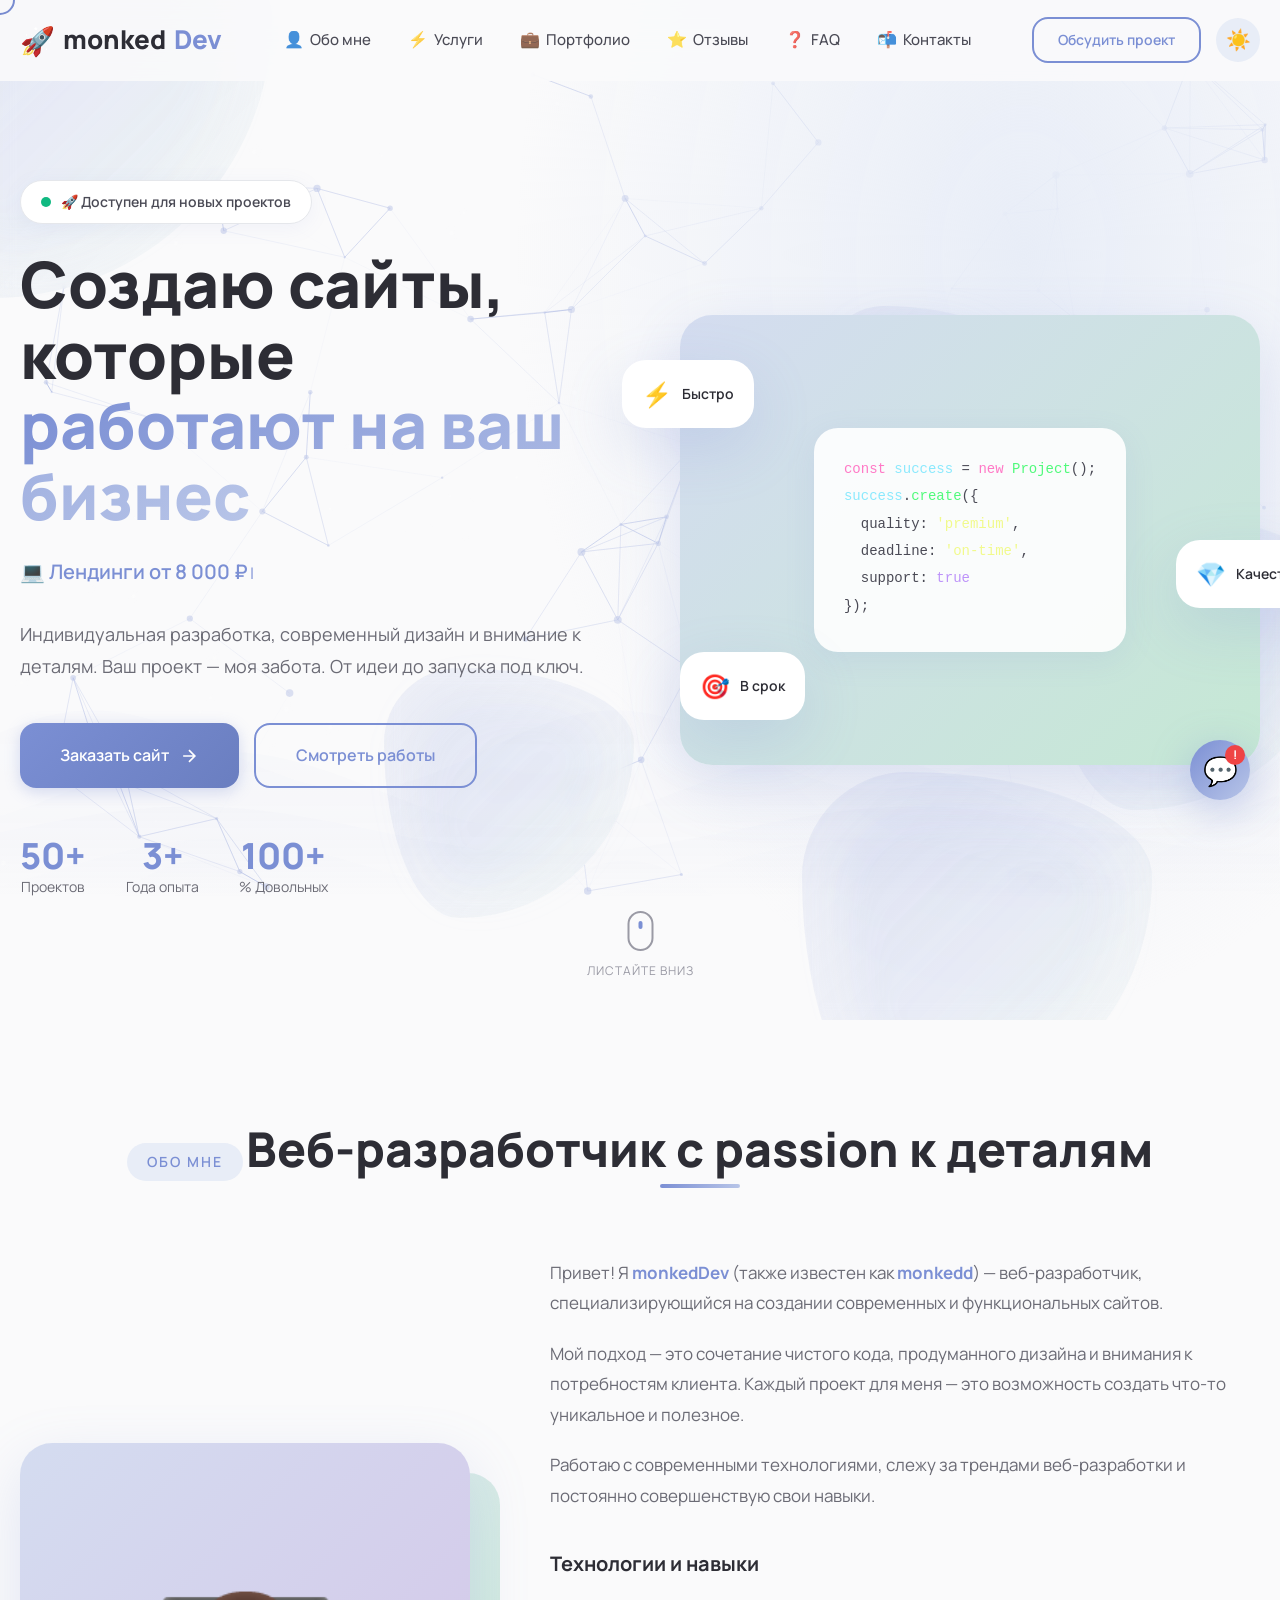
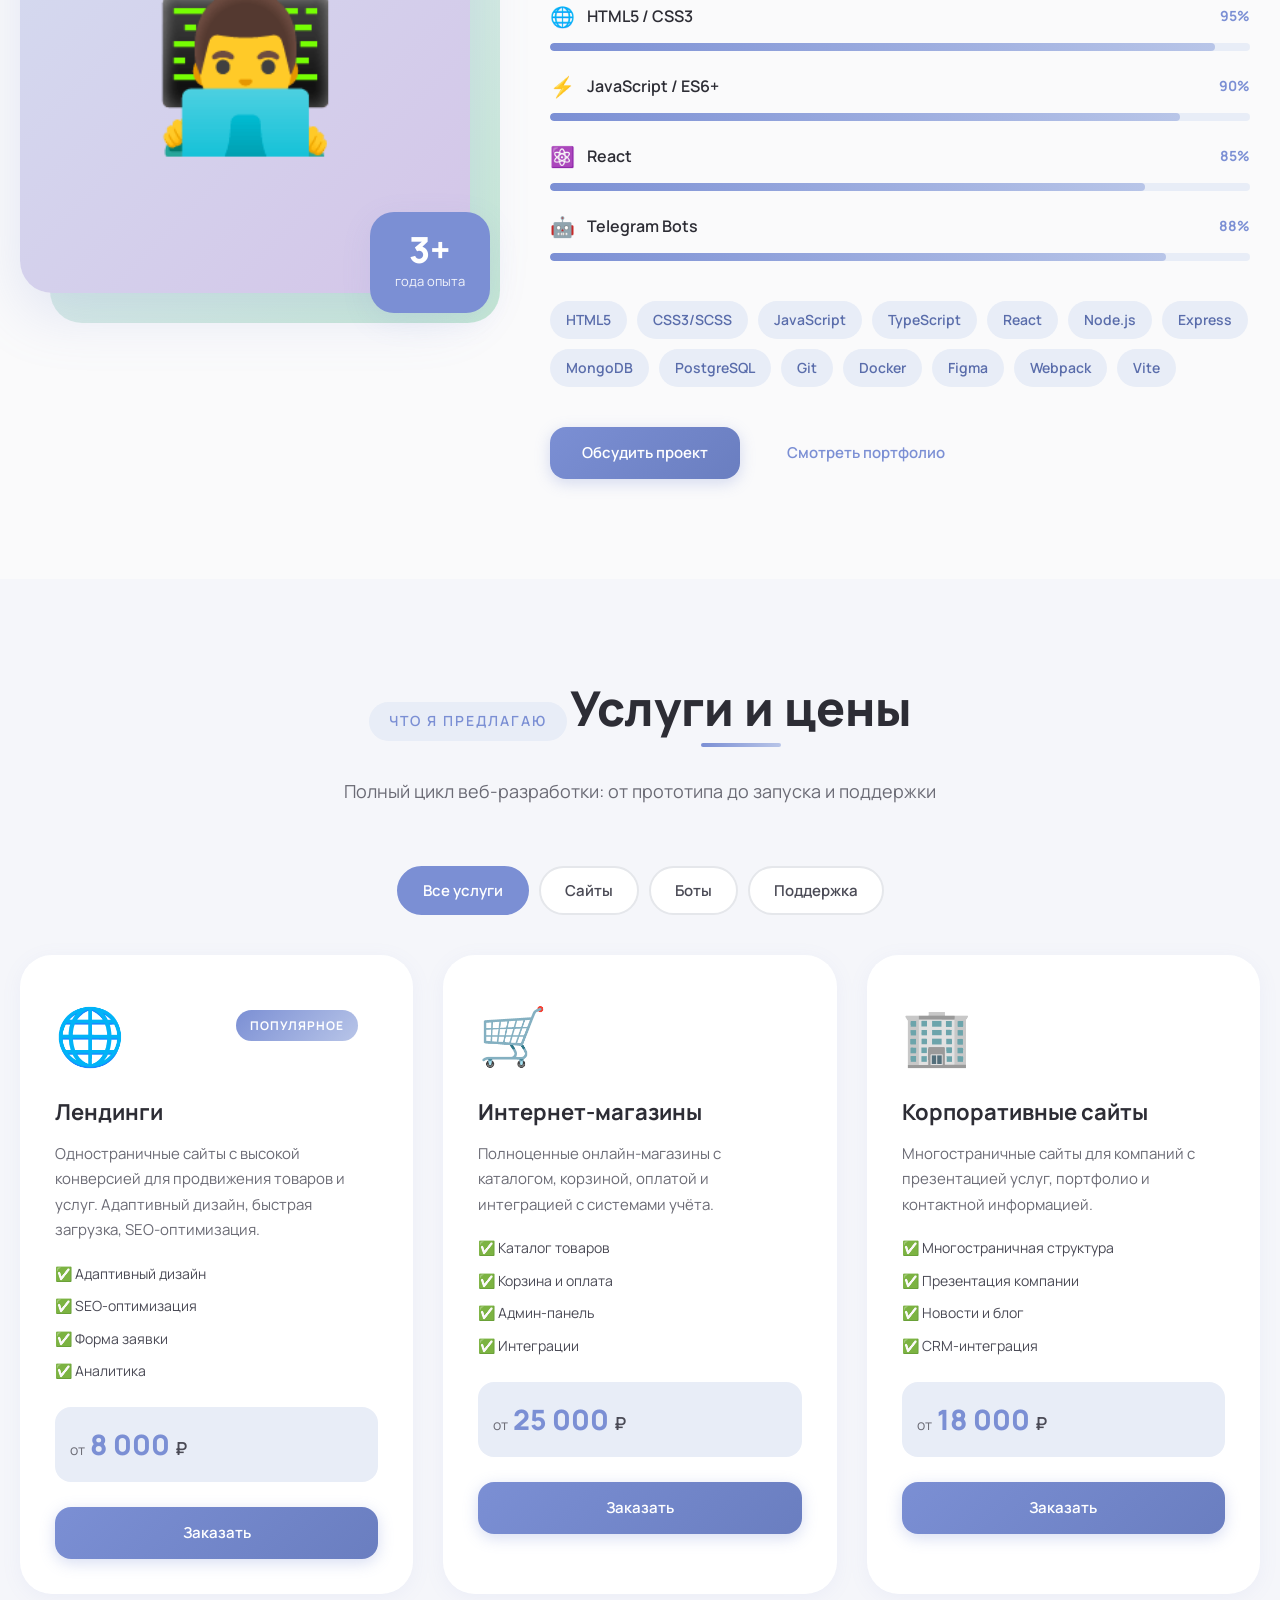
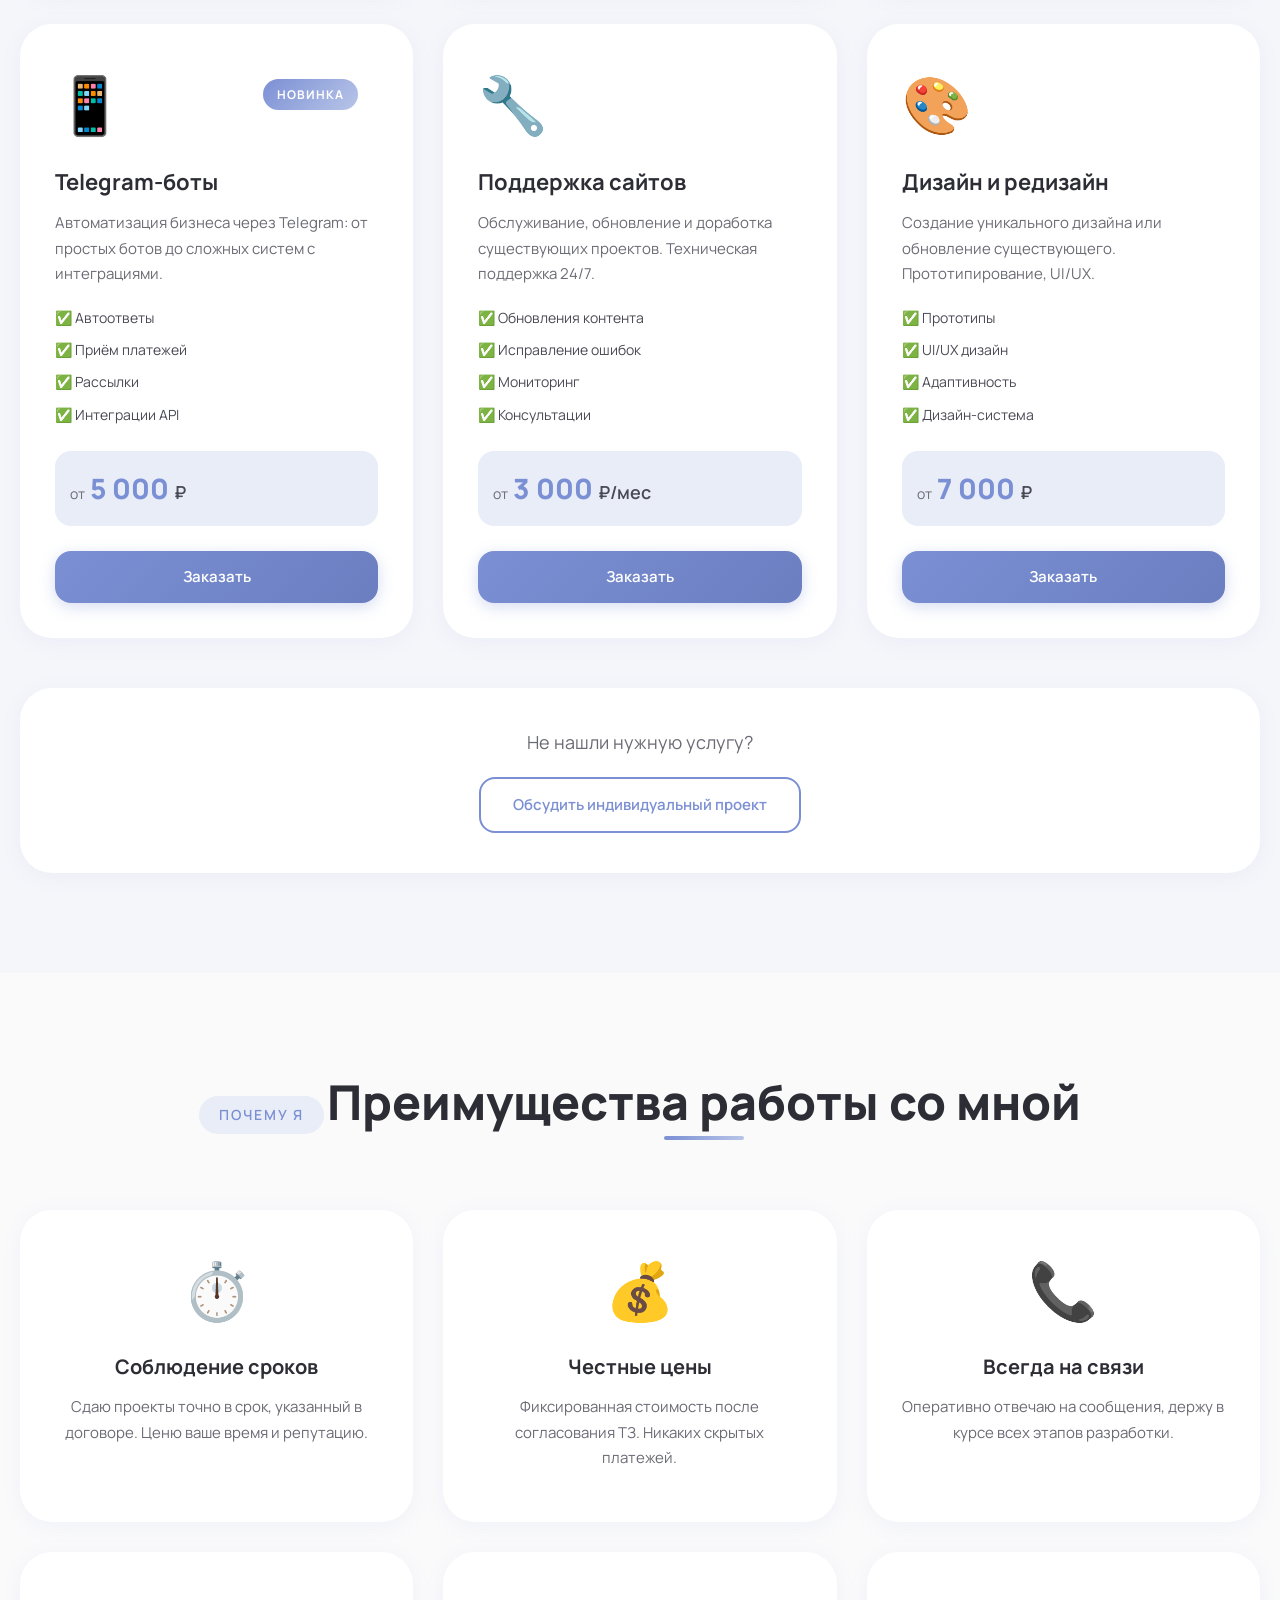
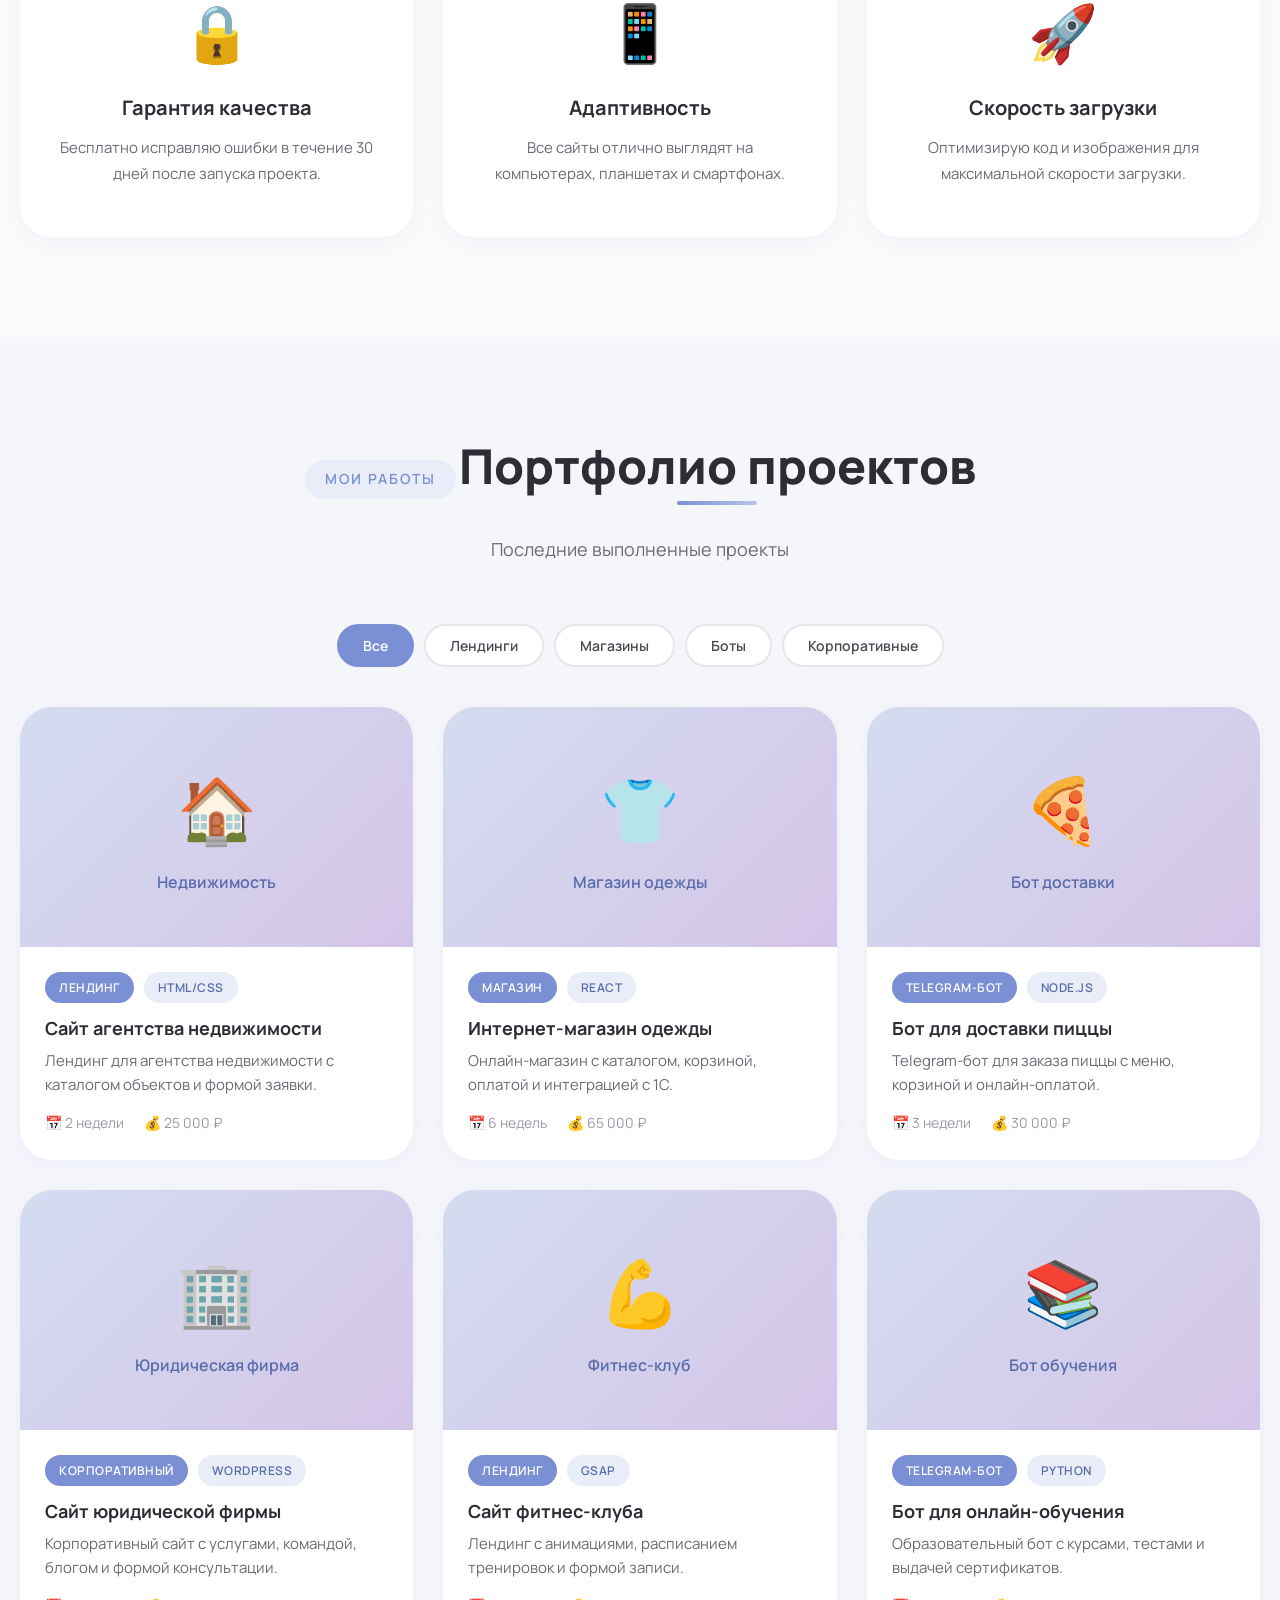
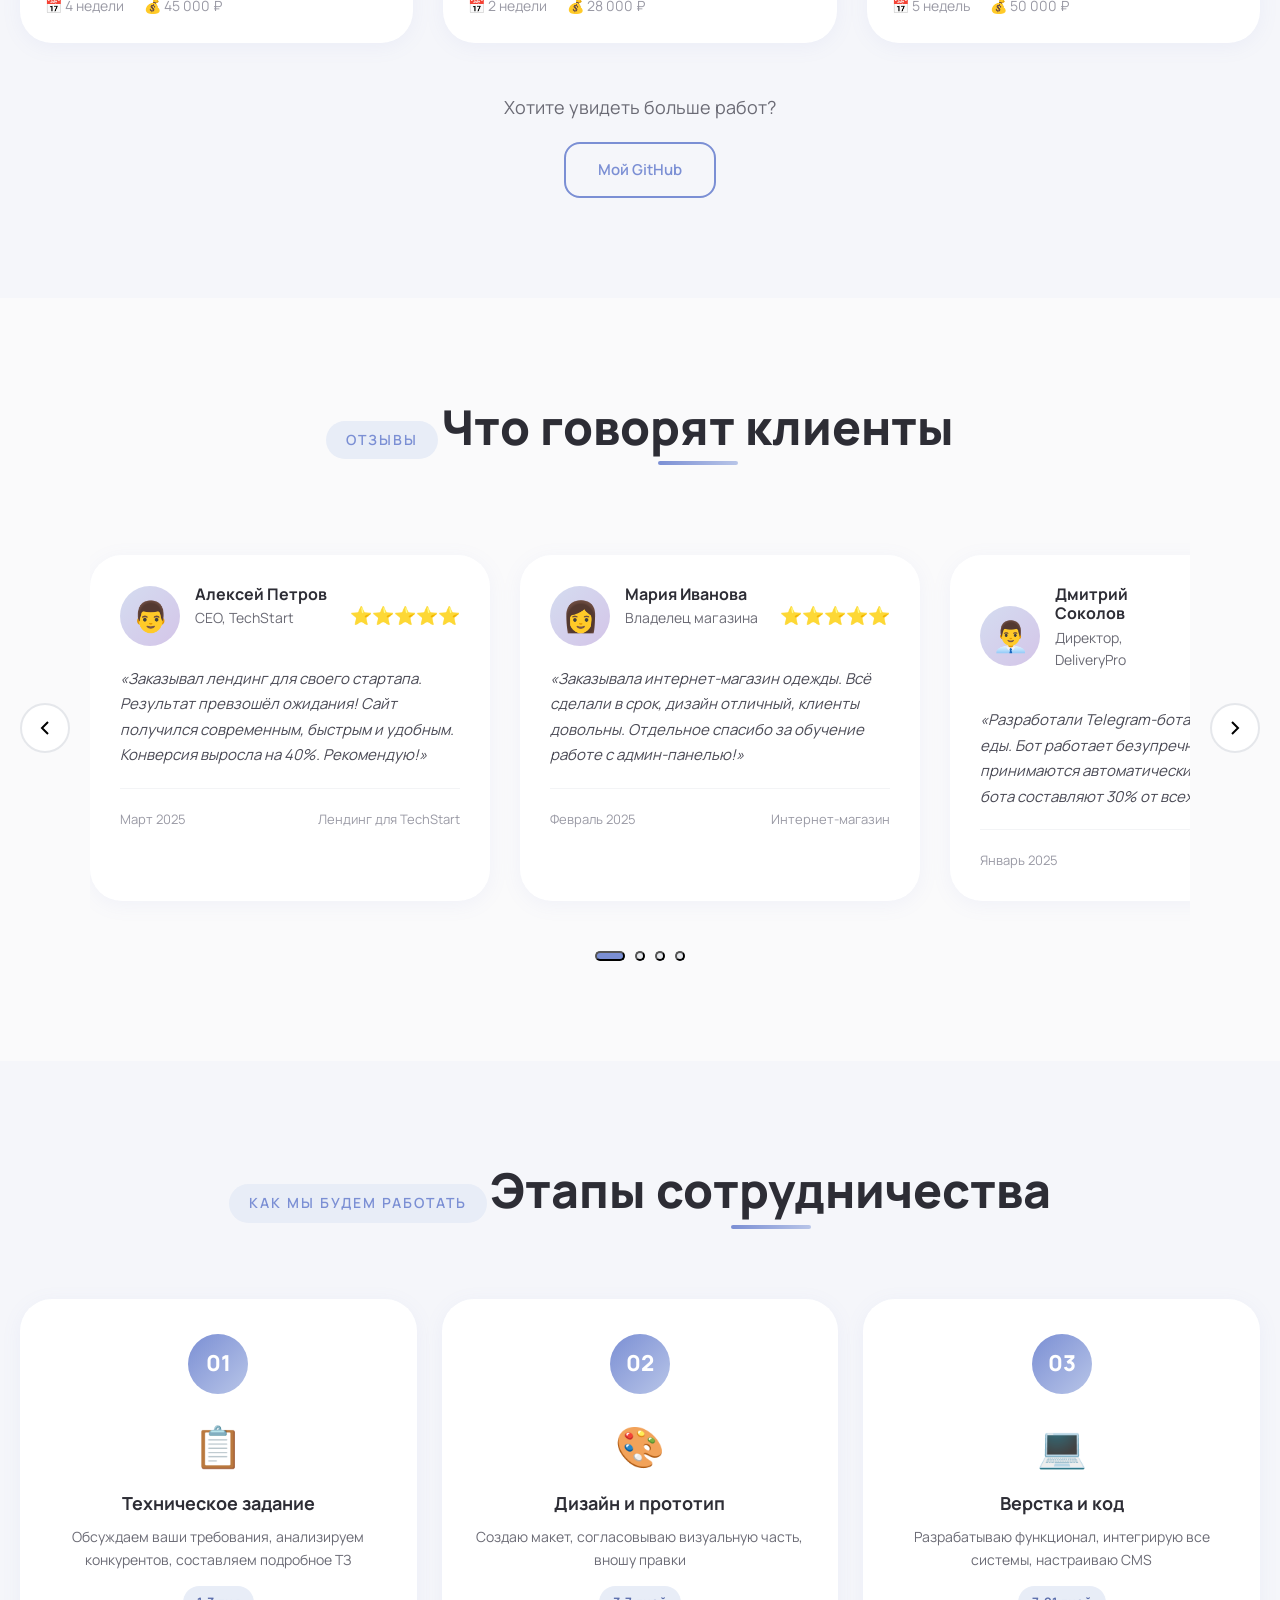
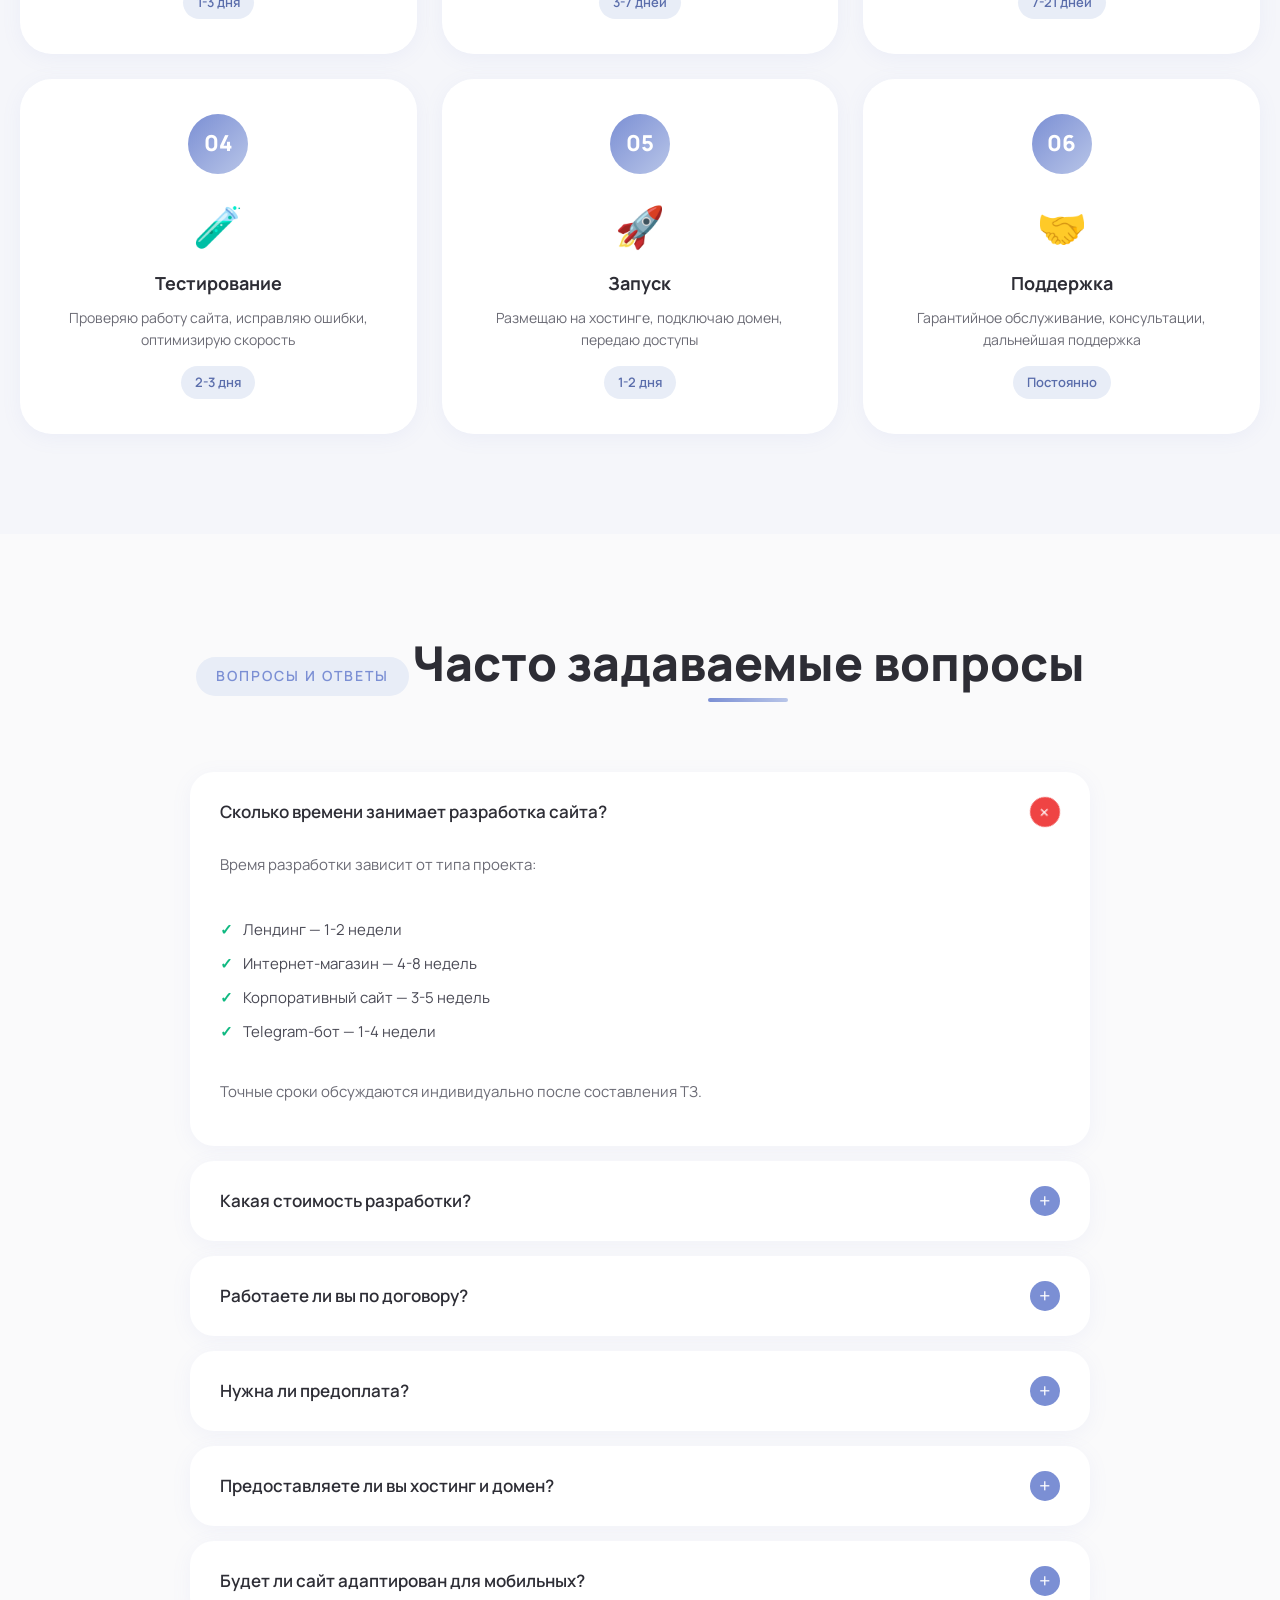
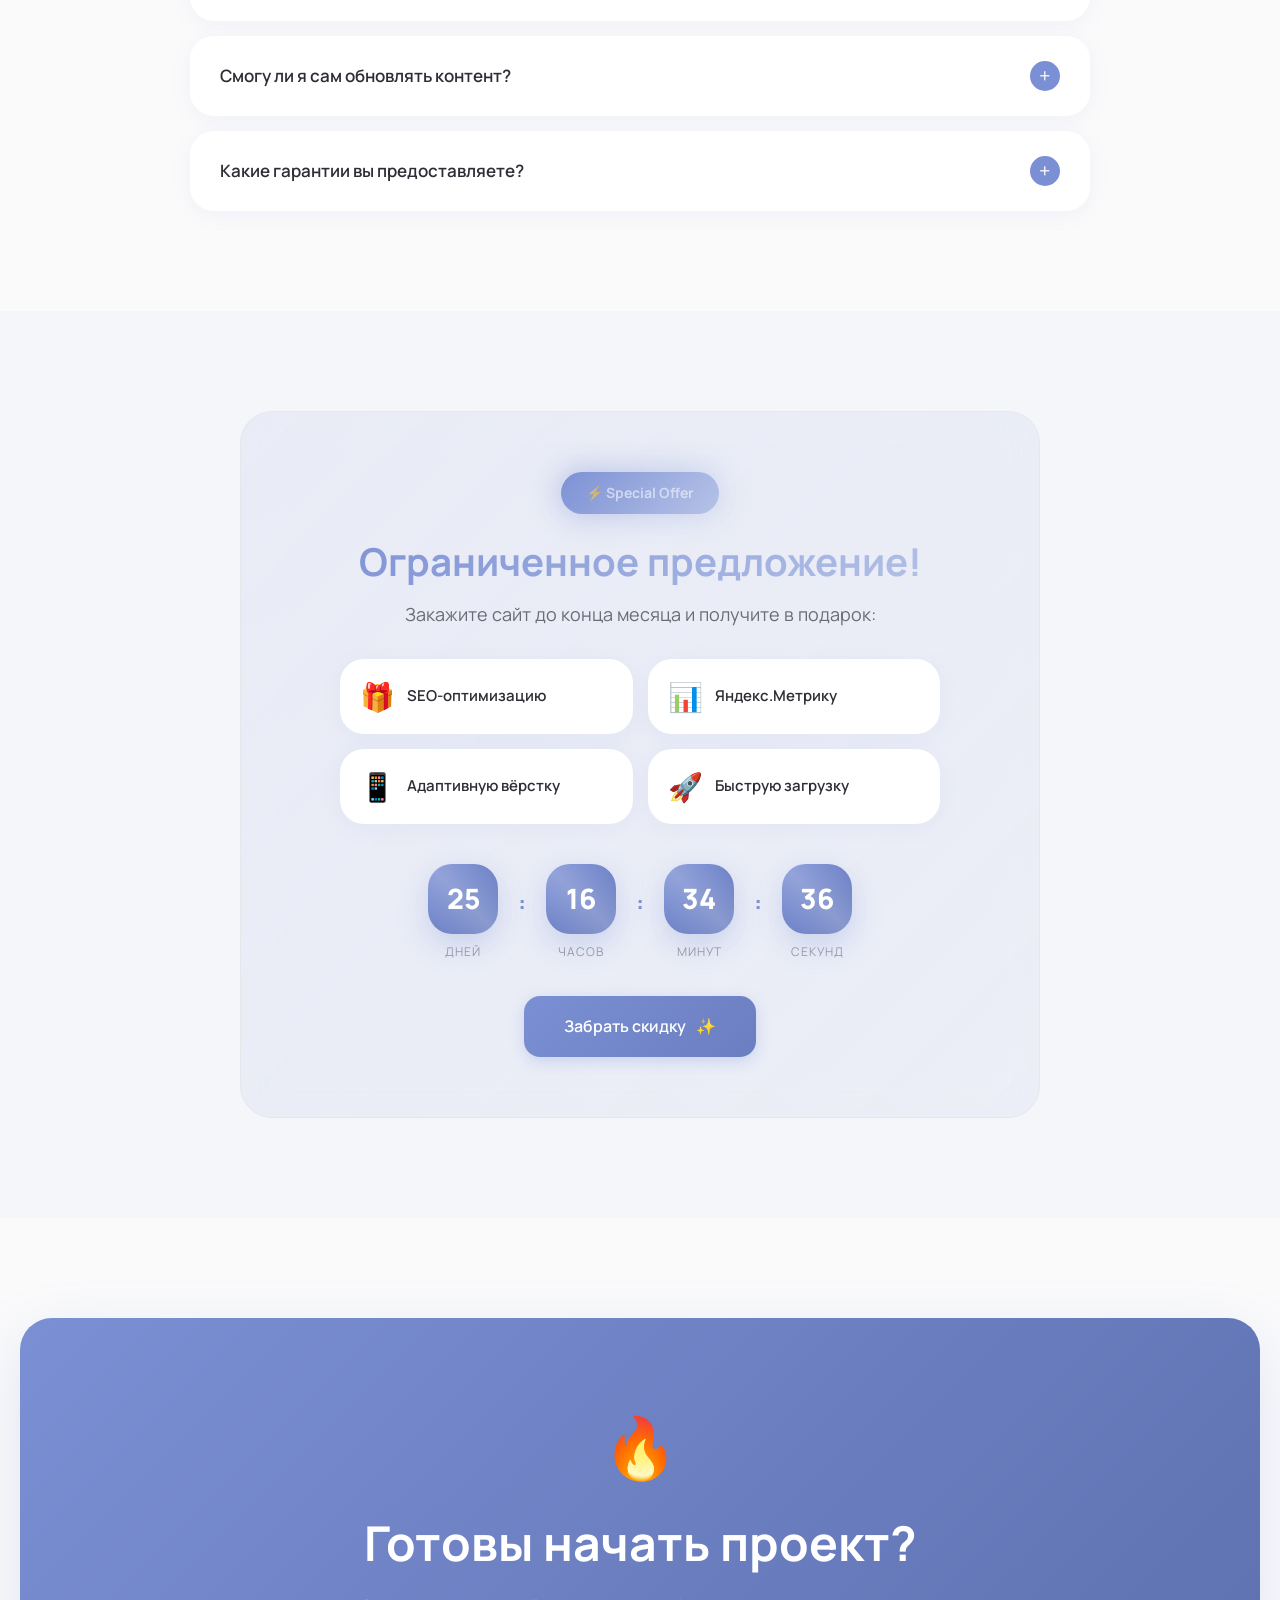
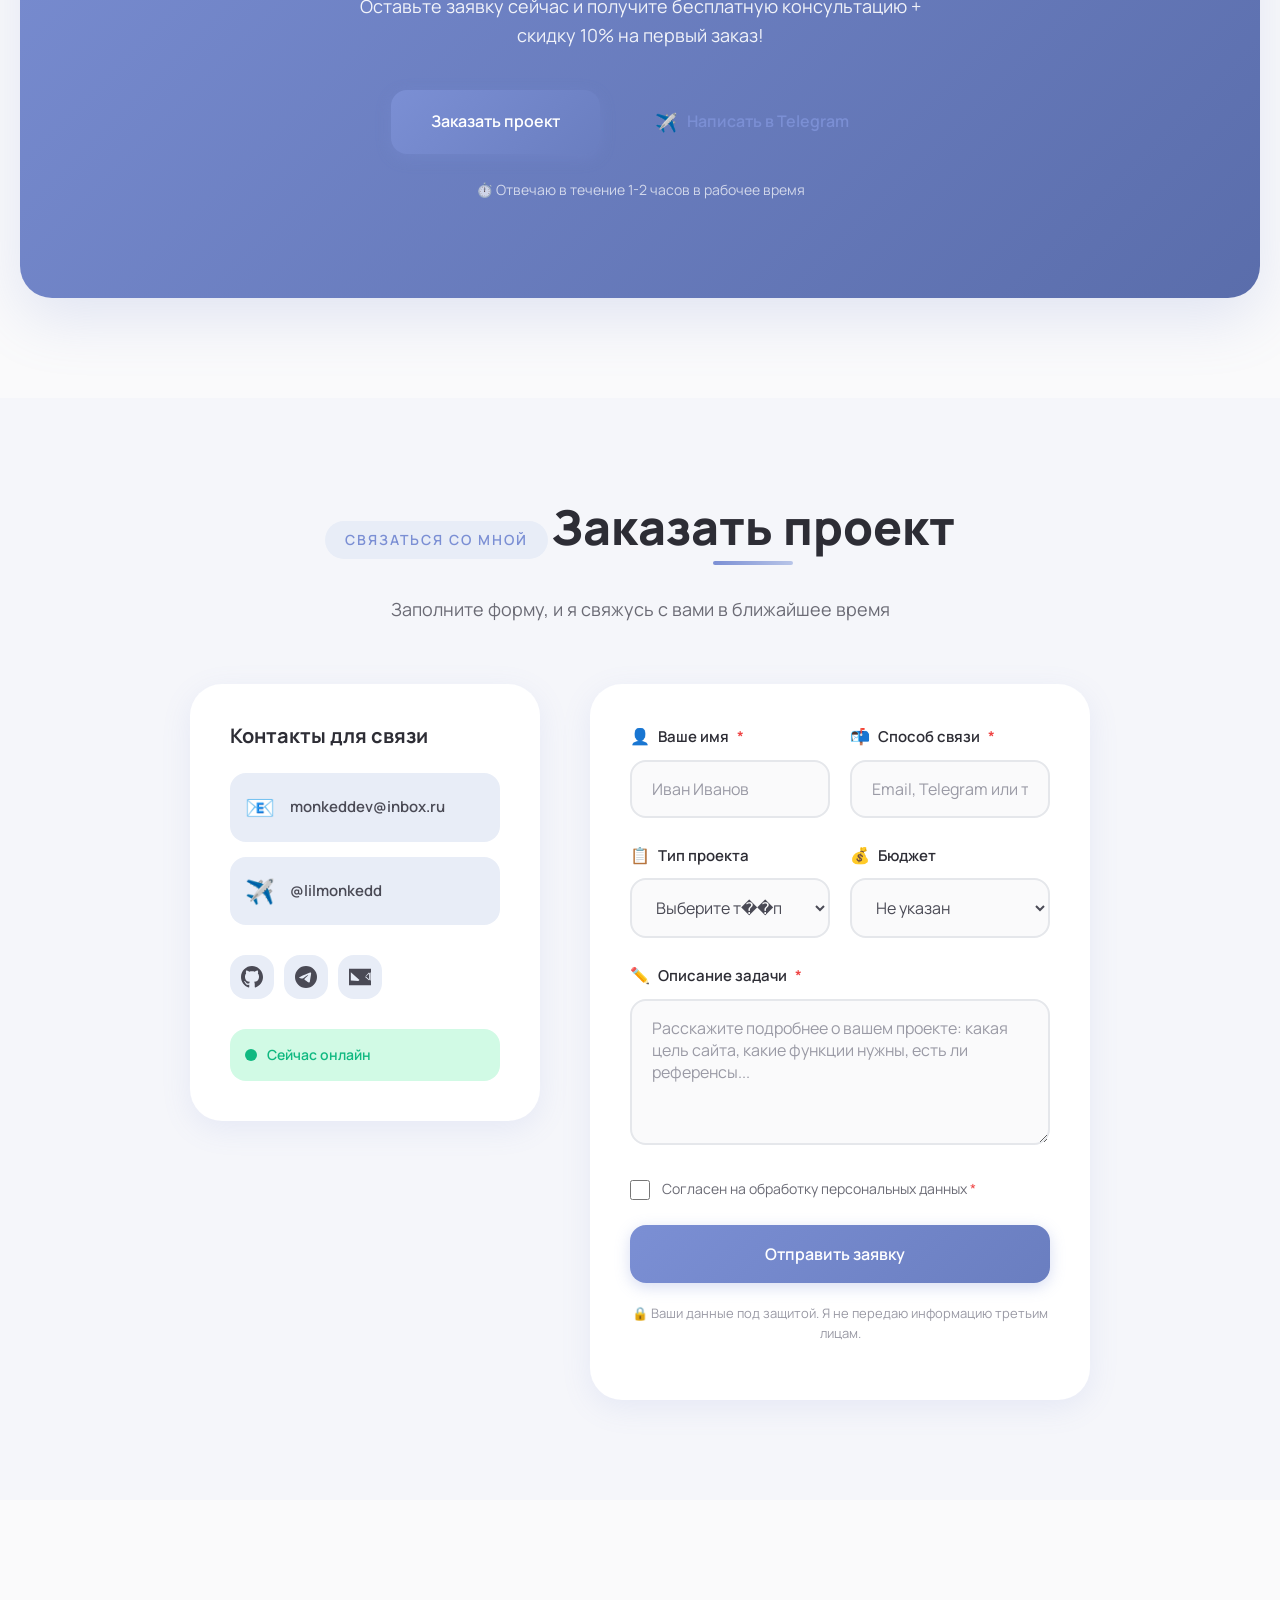
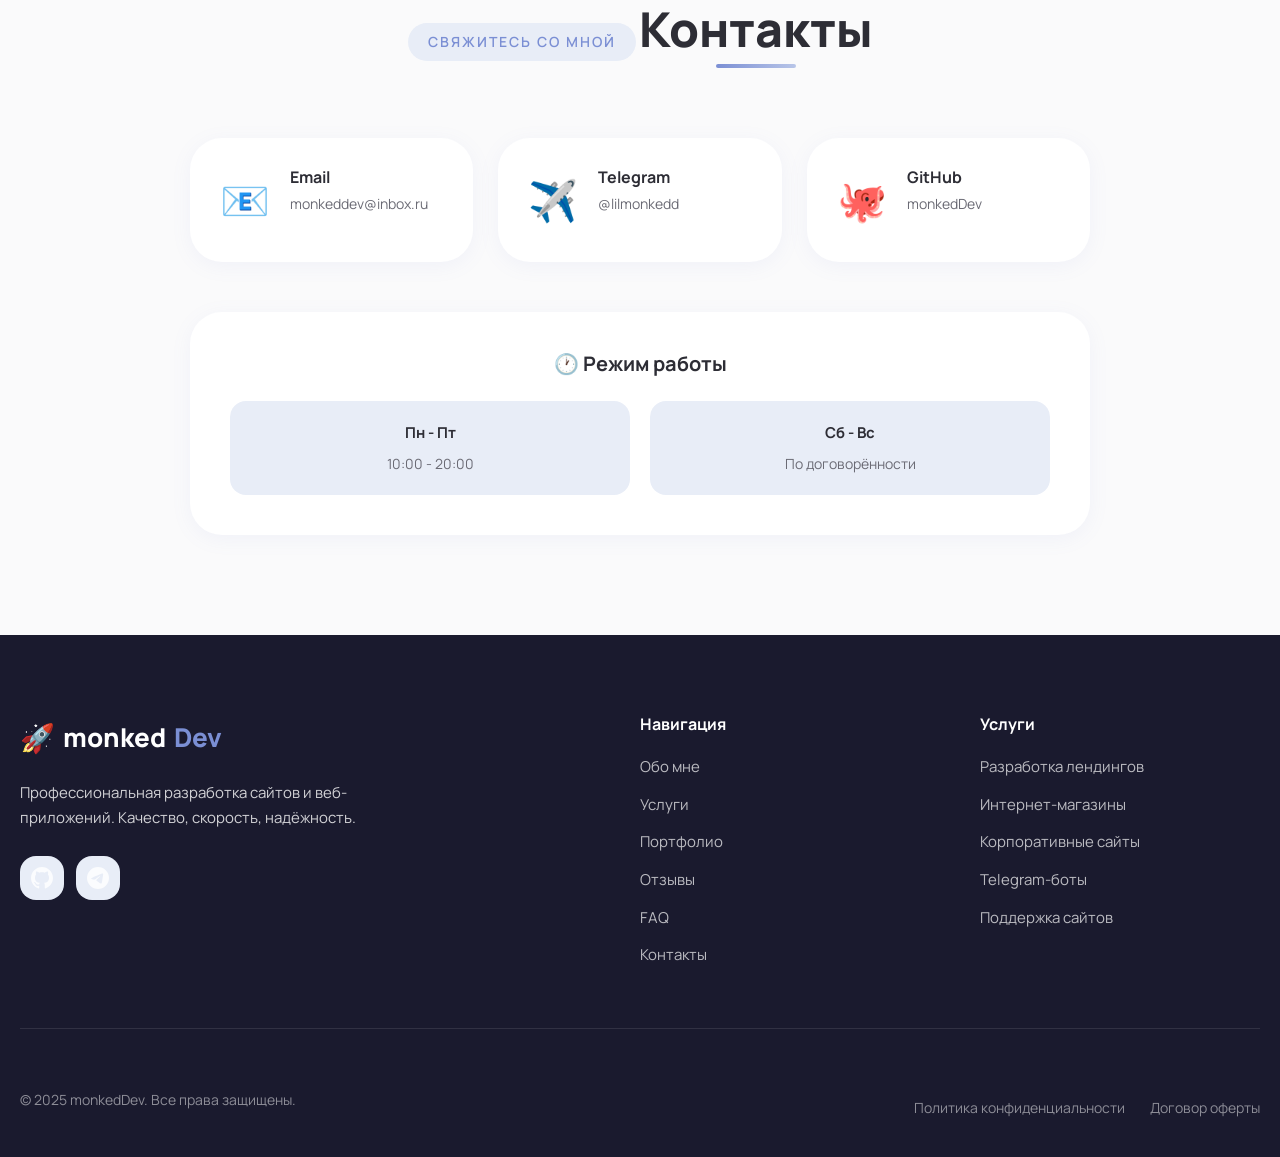
==== commit f9e39a9c: "Added stars and wave canvas animations, removed quick actions" ====
--- a/index.html
+++ b/index.html
@@ -131,6 +131,8 @@
 
     <!-- Canvas Background -->
     <canvas id="heroCanvas" class="hero-canvas"></canvas>
+    <canvas id="starsCanvas" class="stars-canvas"></canvas>
+    <canvas id="waveCanvas" class="wave-canvas"></canvas>
 
     <!-- Hero Section -->
     <section class="hero" id="hero">
@@ -1297,14 +1299,6 @@
         </div>
     </div>
 
-    <!-- Quick Actions -->
-    <div class="quick-actions" id="quickActions">
-        <button class="quick-action-btn" data-action="scroll-top" aria-label="Наверх">⬆️</button>
-        <button class="quick-action-btn" data-action="theme-toggle" aria-label="Тема">🌙</button>
-        <button class="quick-action-btn" data-action="share" aria-label="Поделиться">🔗</button>
-        <button class="quick-action-btn" data-action="contacts" aria-label="Контакты">📞</button>
-    </div>
-
     <!-- Easter Egg -->
     <div class="easter-egg" id="easterEgg">
         <div class="easter-egg__content">
--- a/css/style.css
+++ b/css/style.css
@@ -3434,7 +3434,7 @@
 .gap-4 { gap: 2rem; }
 
 /* ========================================
-   CANVAS BACKGROUND
+   CANVAS BACKGROUNDS
    ======================================== */
 
 .hero-canvas {
@@ -3445,7 +3445,31 @@
     height: 100vh;
     z-index: 0;
     pointer-events: none;
-    opacity: 0.6;
+    opacity: 0.5;
+}
+
+/* Stars Canvas */
+.stars-canvas {
+    position: fixed;
+    top: 0;
+    left: 0;
+    width: 100%;
+    height: 100vh;
+    z-index: 0;
+    pointer-events: none;
+    opacity: 0.4;
+}
+
+/* Wave Canvas */
+.wave-canvas {
+    position: fixed;
+    bottom: 0;
+    left: 0;
+    width: 100%;
+    height: 300px;
+    z-index: 1;
+    pointer-events: none;
+    opacity: 0.3;
 }
 
 /* ========================================
@@ -3674,39 +3698,6 @@
 }
 
 .chat-widget__input button:hover {
-    transform: scale(1.1);
-}
-
-/* ========================================
-   QUICK ACTIONS
-   ======================================== */
-
-.quick-actions {
-    position: fixed;
-    bottom: 30px;
-    right: 30px;
-    display: flex;
-    flex-direction: column;
-    gap: 10px;
-    z-index: var(--z-sticky);
-}
-
-.quick-action-btn {
-    width: 50px;
-    height: 50px;
-    background: var(--color-bg-white);
-    border: 2px solid var(--color-border);
-    border-radius: 50%;
-    font-size: 22px;
-    cursor: pointer;
-    transition: all var(--transition-fast);
-    box-shadow: var(--shadow-soft);
-}
-
-.quick-action-btn:hover {
-    background: var(--color-primary);
-    border-color: var(--color-primary);
-    color: var(--color-text-inverse);
     transform: scale(1.1);
 }
 
@@ -3962,23 +3953,11 @@
         right: -10px;
         height: 450px;
     }
-    
-    .quick-actions {
-        bottom: 20px;
-        right: 20px;
-        flex-direction: row;
-        justify-content: flex-end;
-    }
-    
-    .quick-action-btn {
-        width: 45px;
-        height: 45px;
-    }
-    
+
     .achievements__grid {
         grid-template-columns: repeat(2, 1fr);
     }
-    
+
     .chat-widget {
         bottom: 80px;
     }
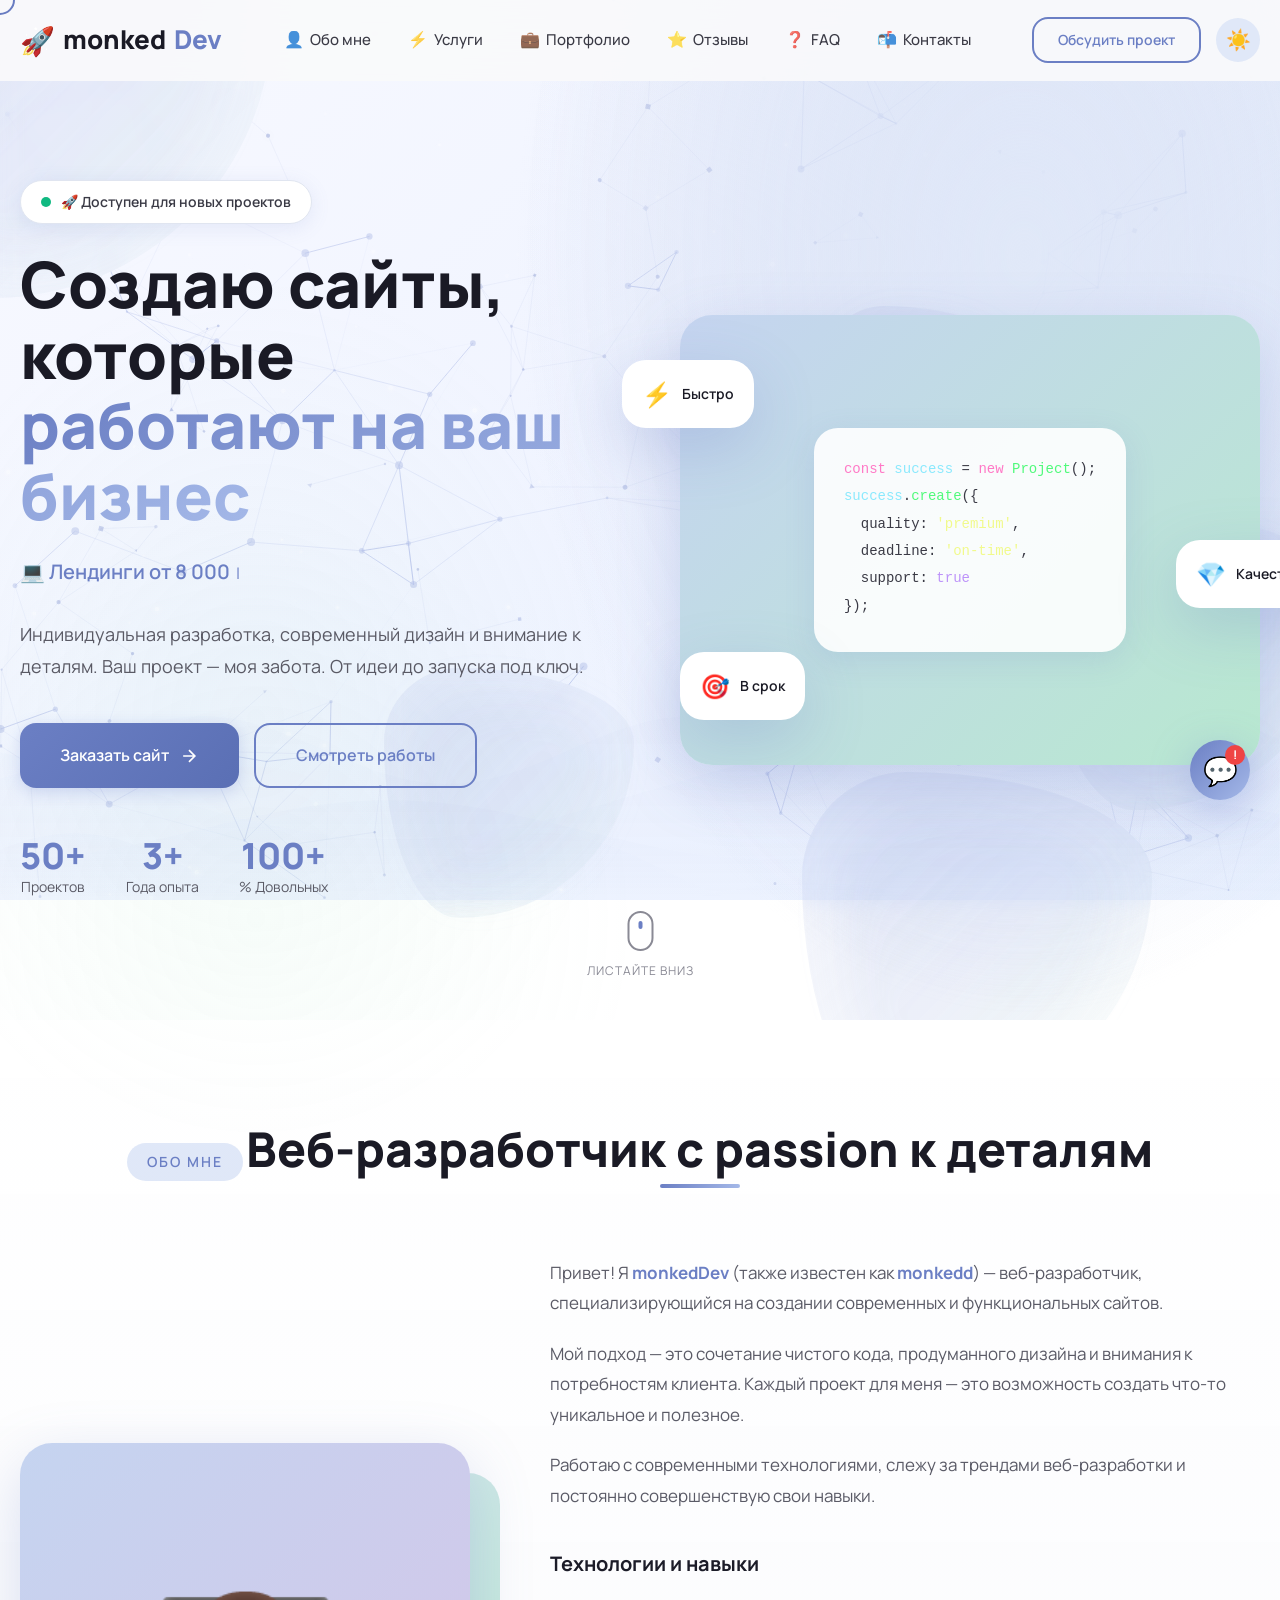
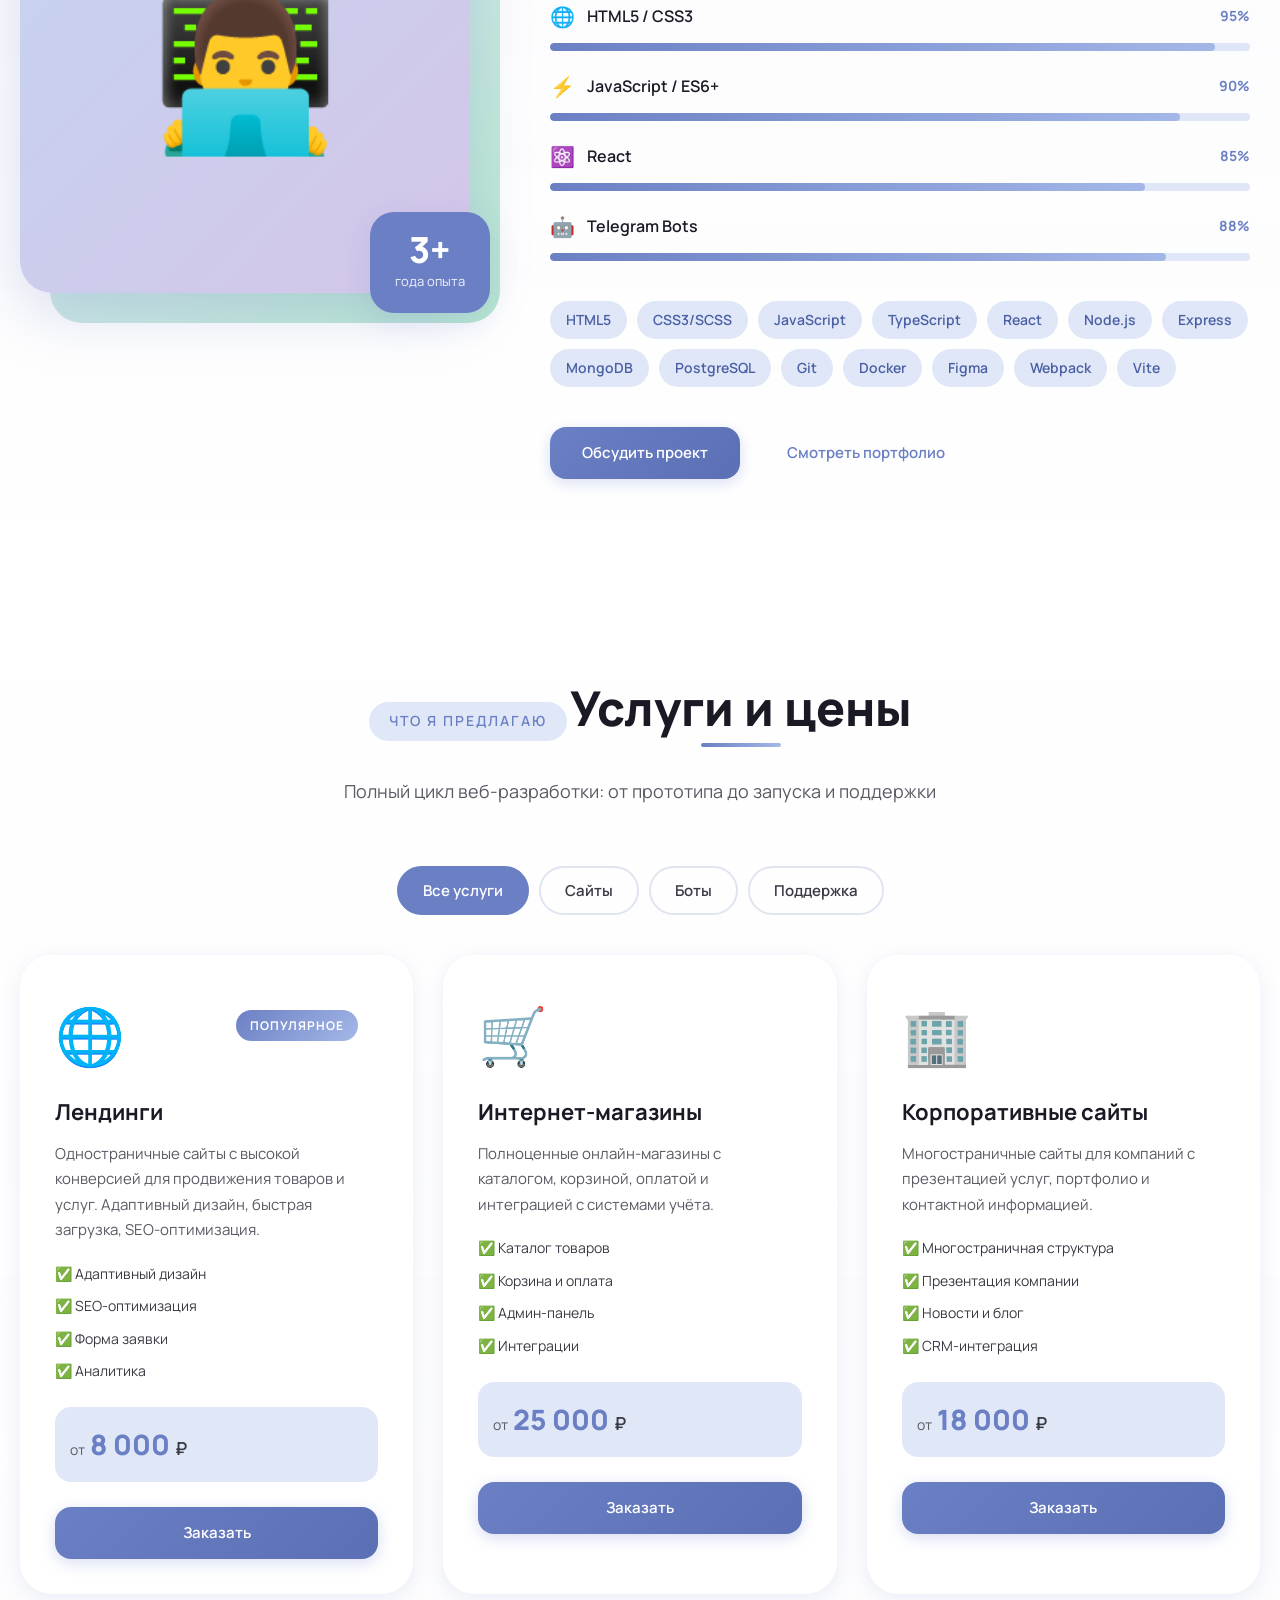
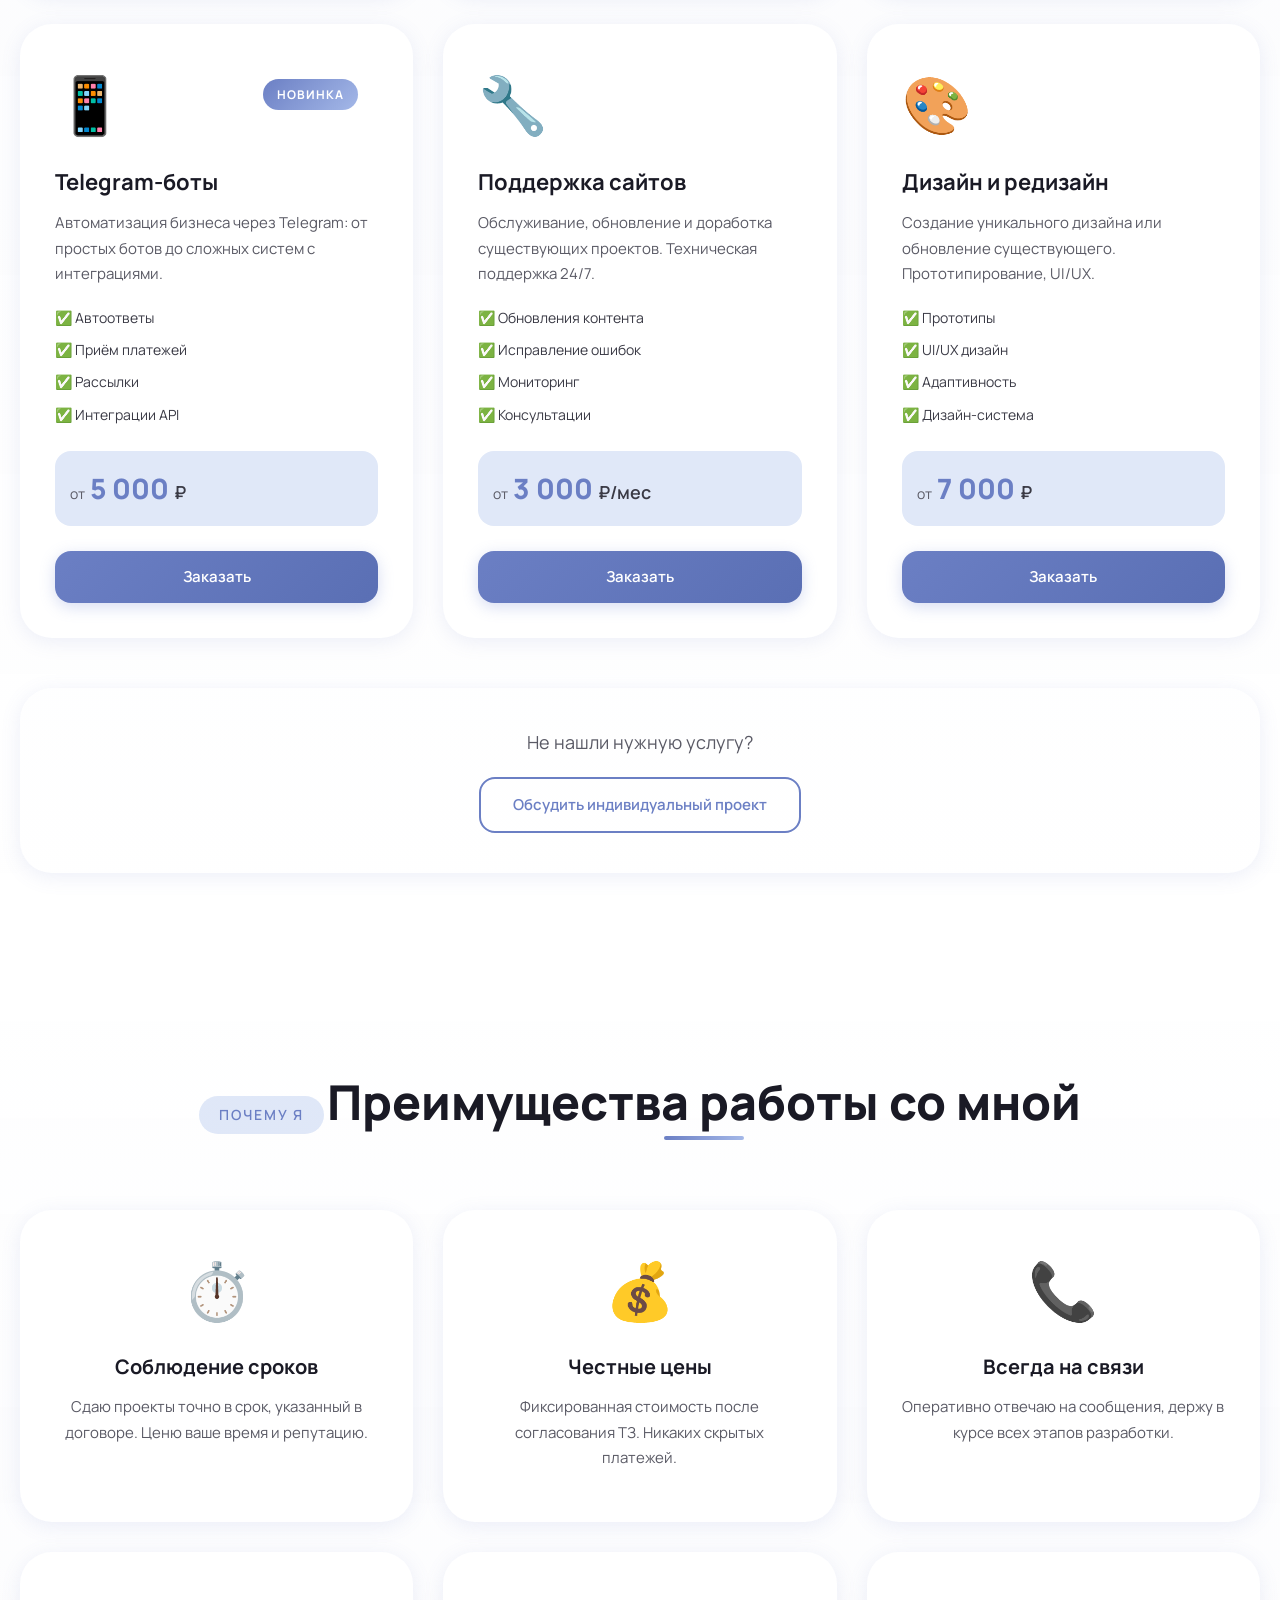
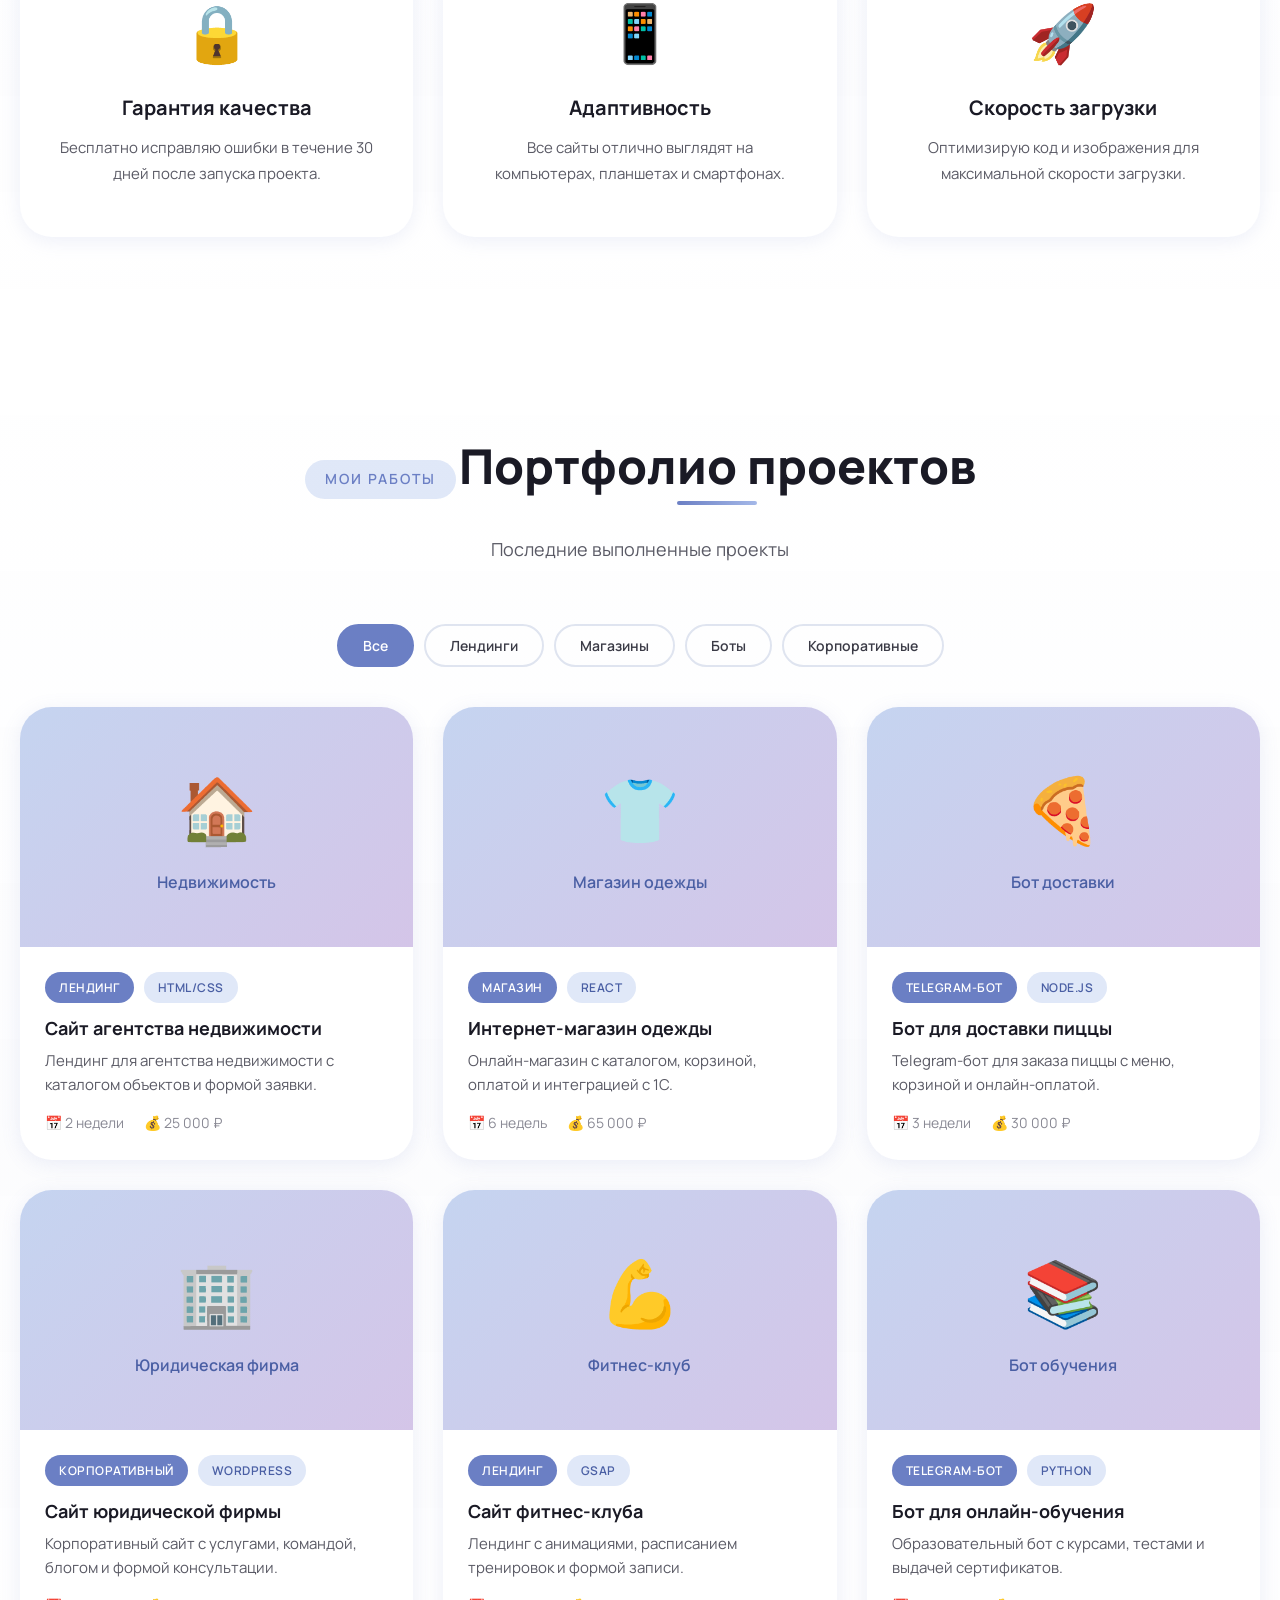
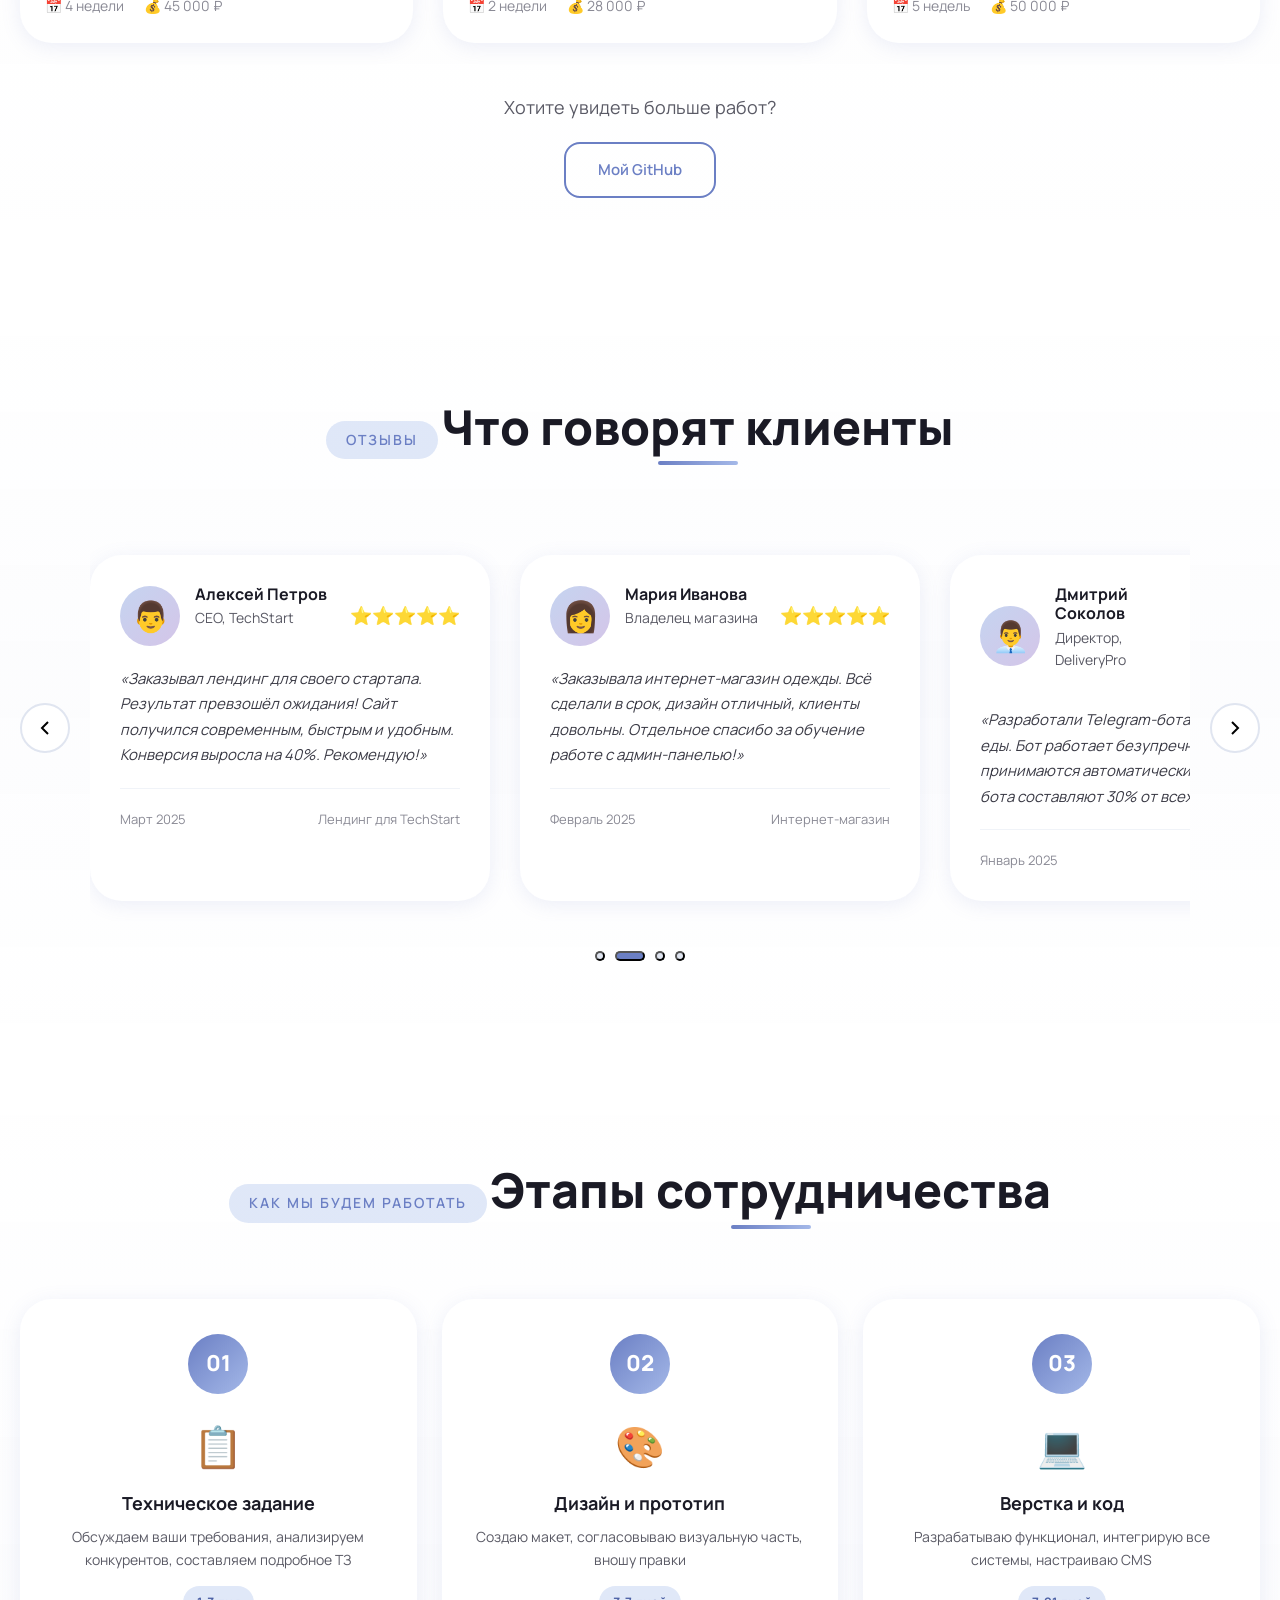
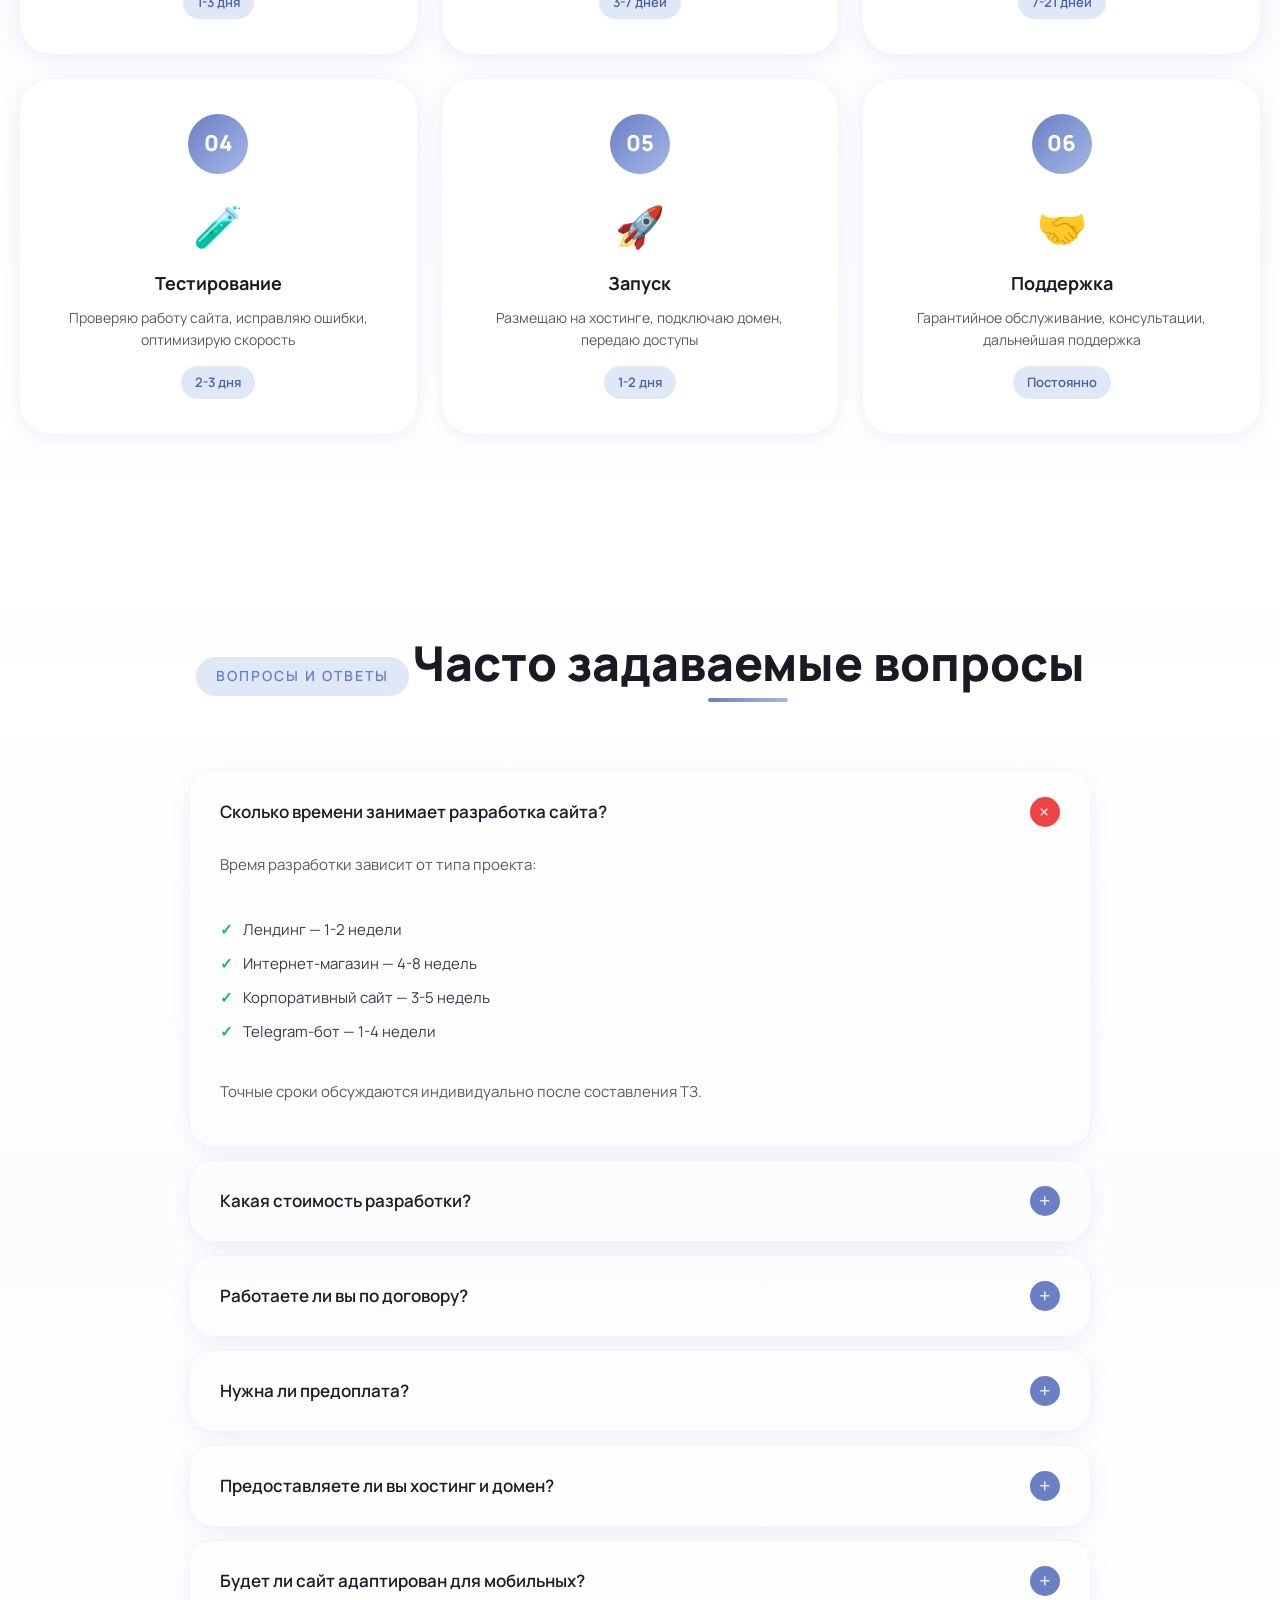
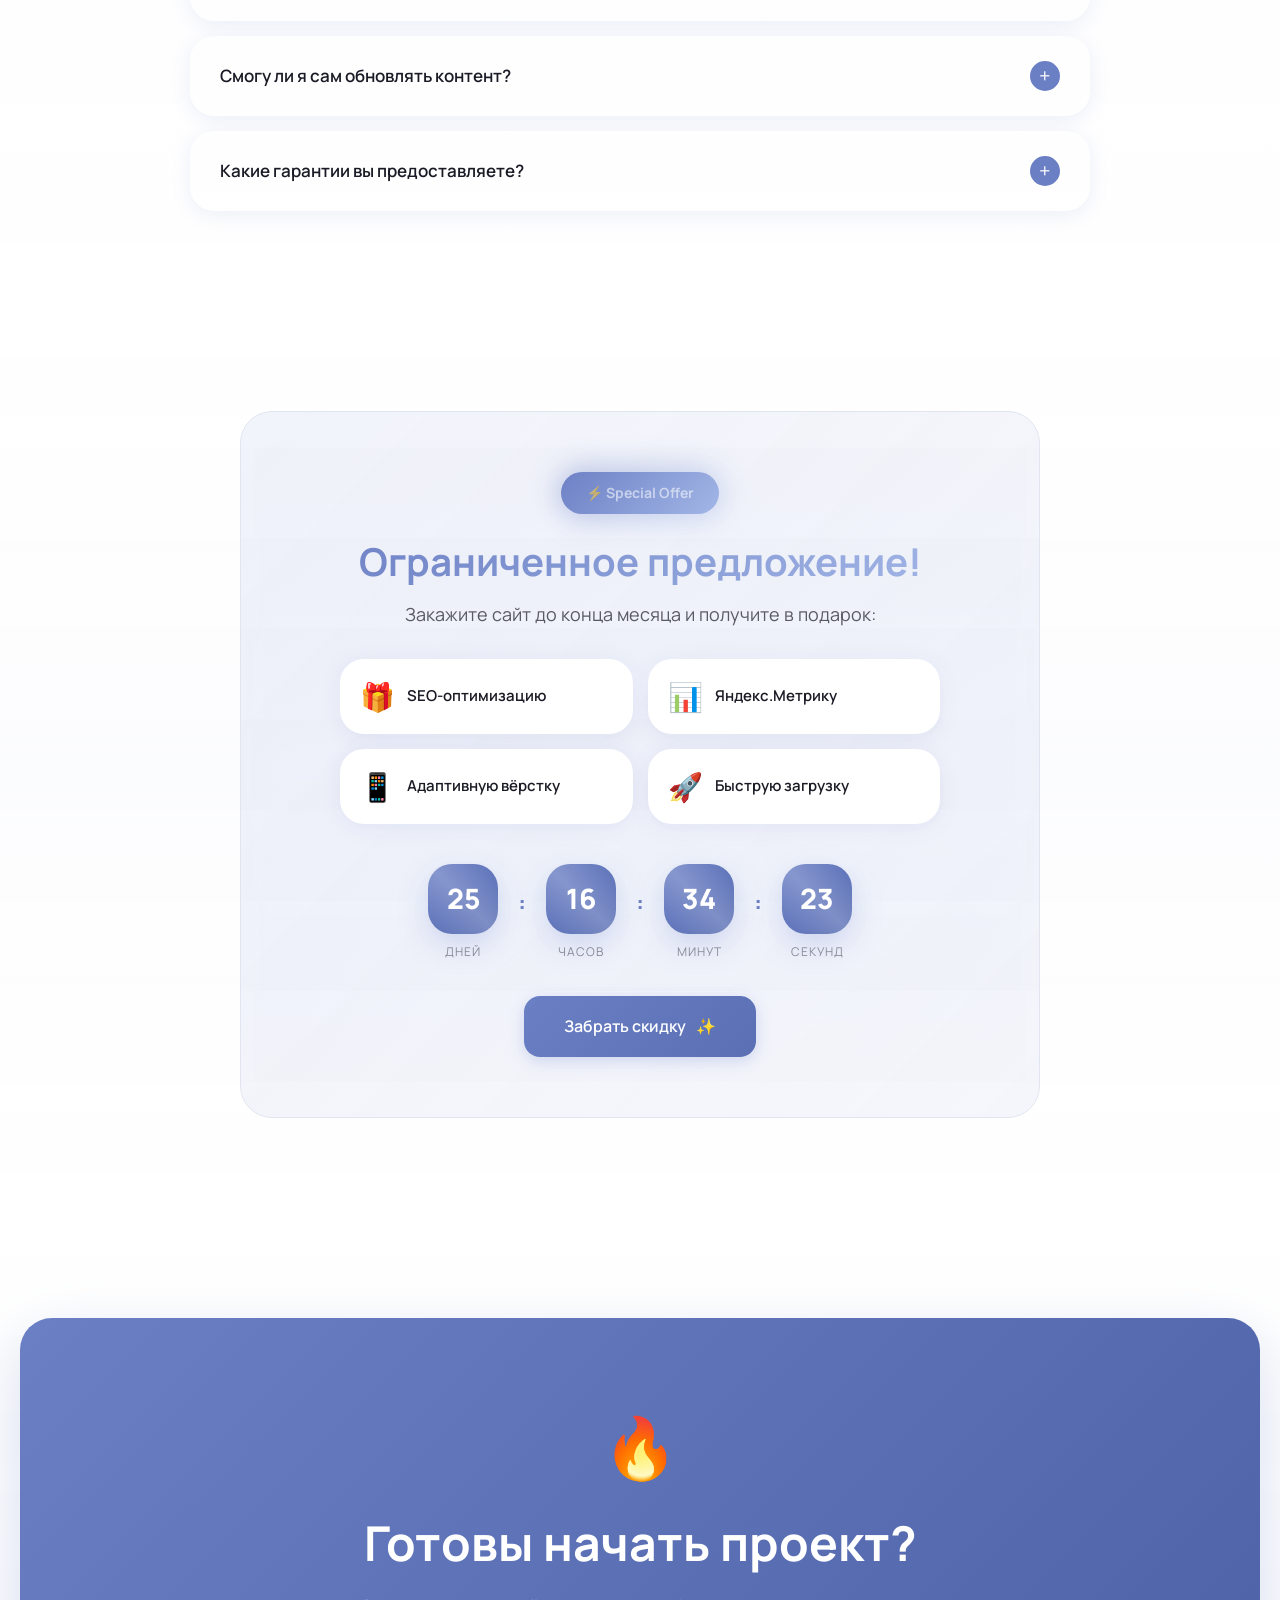
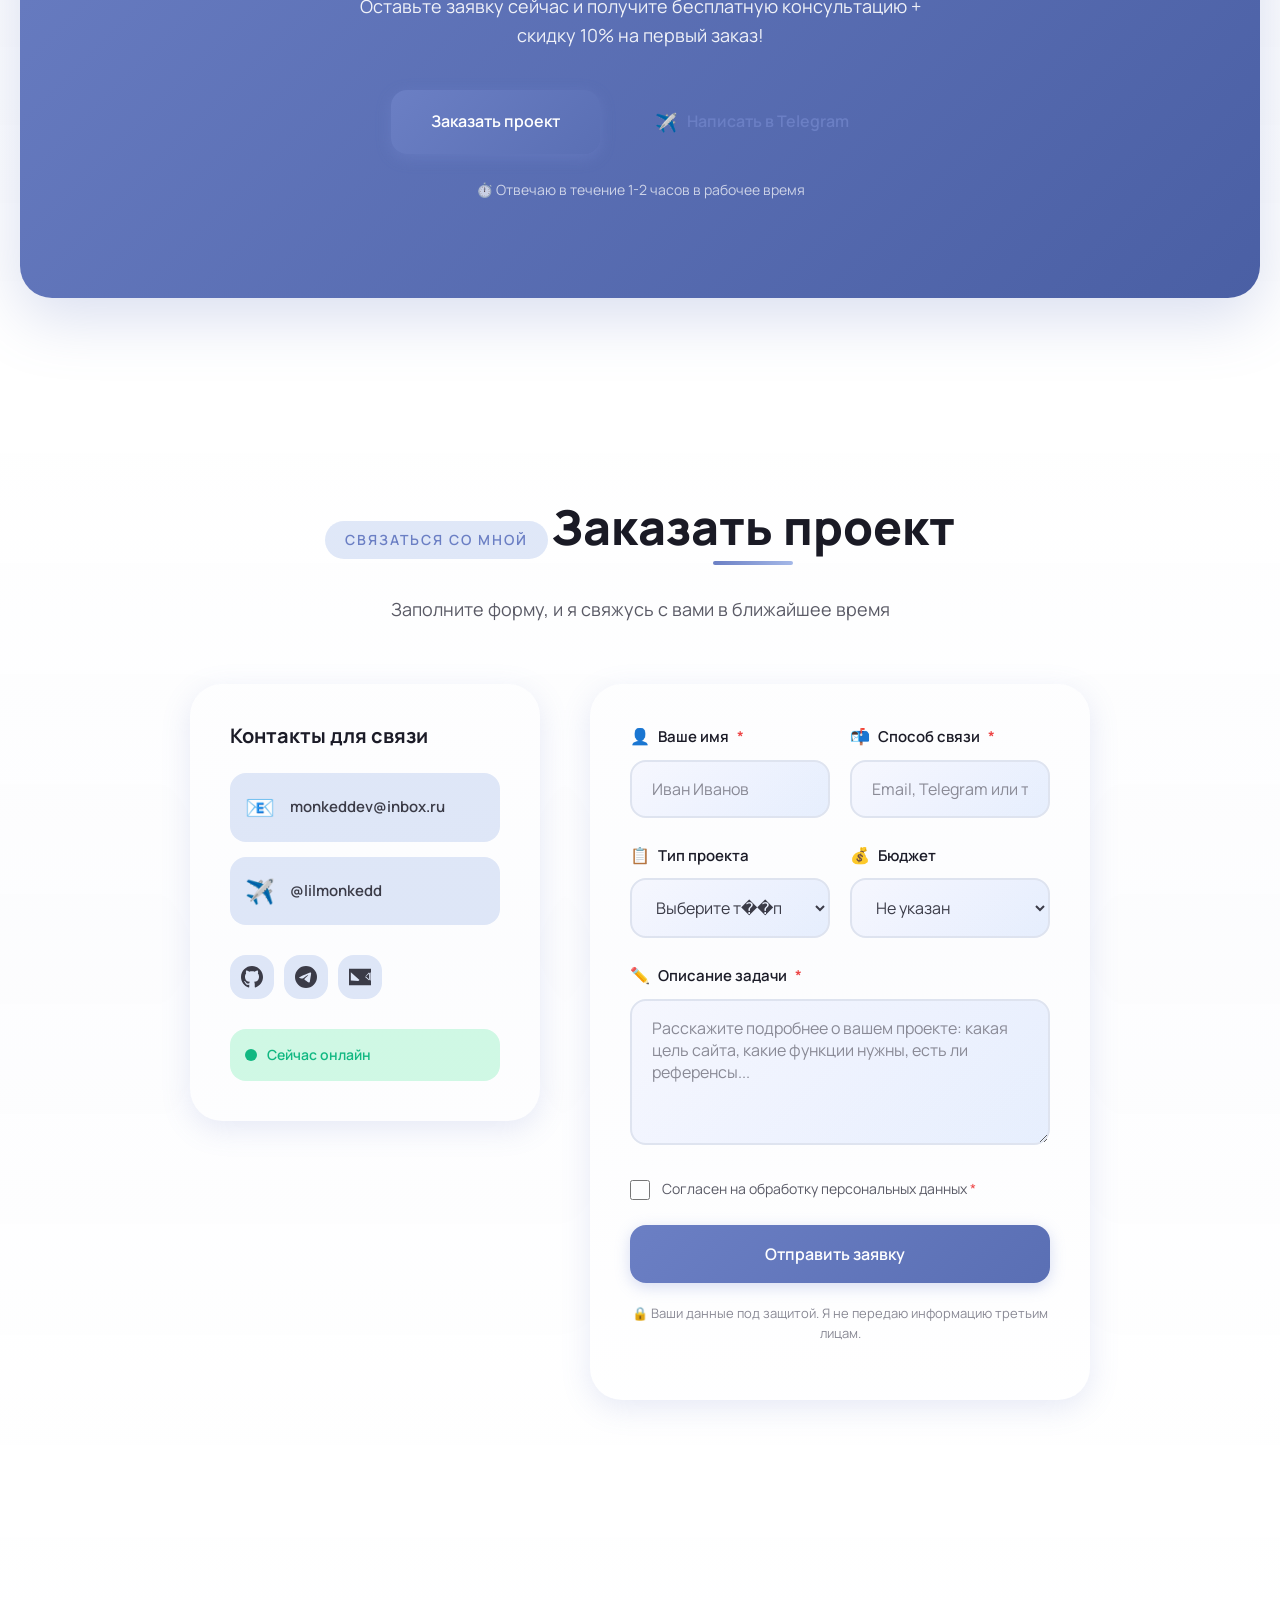
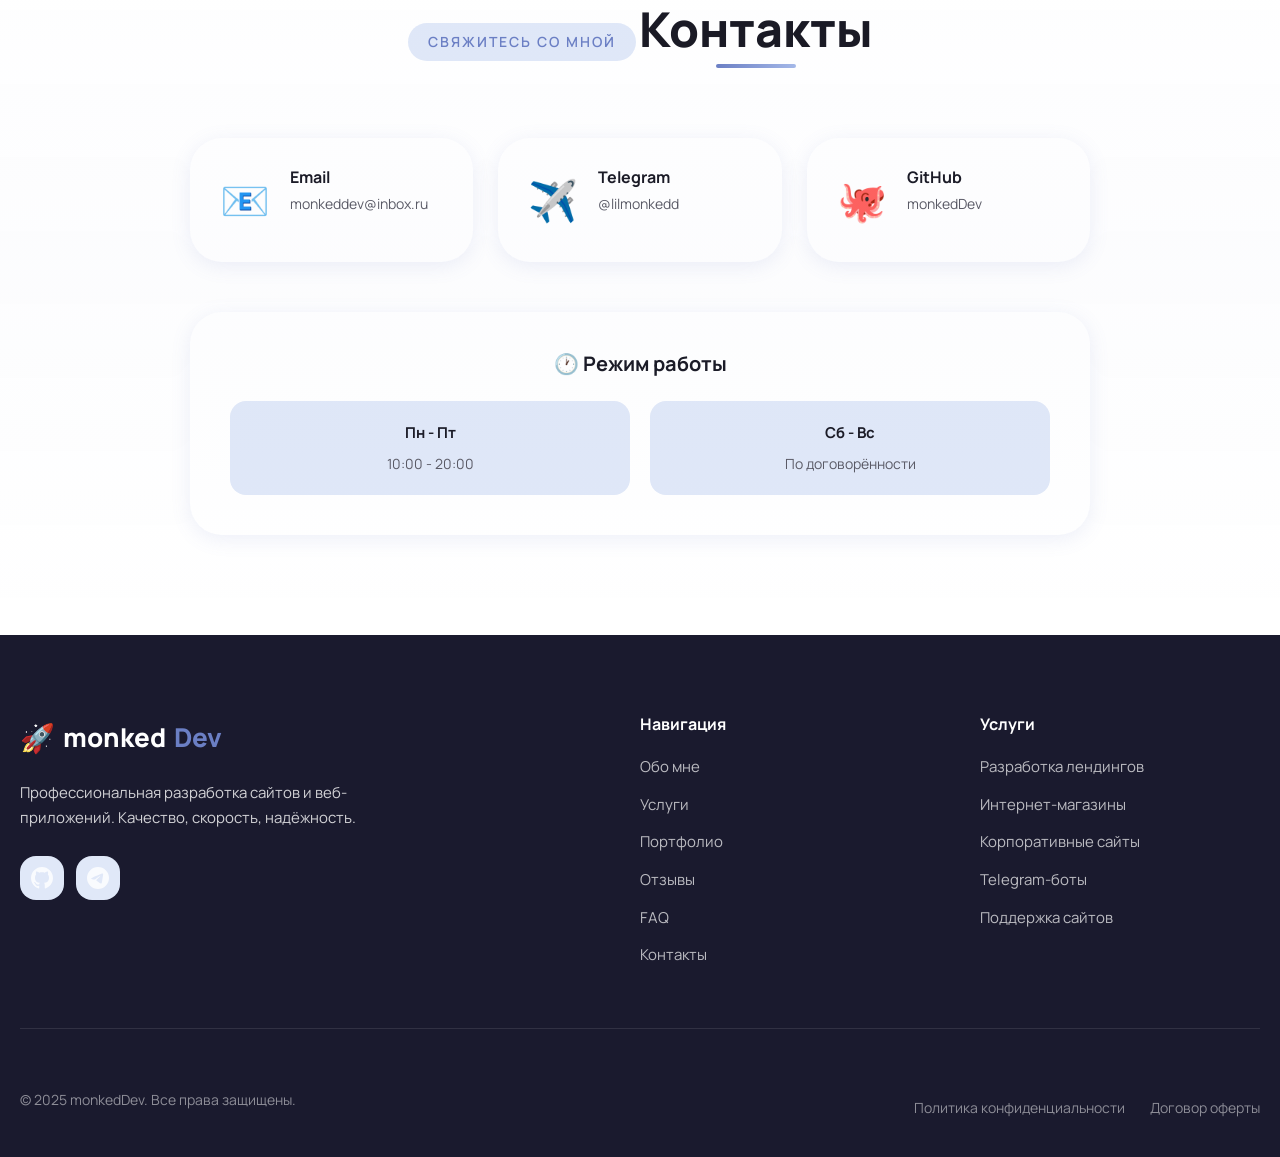
==== commit 384890c0: "Added Geometry Dash Nullscapes style effect: calm light theme (first 3 parts), intense dark theme (d" ====
--- a/index.html
+++ b/index.html
@@ -133,6 +133,7 @@
     <canvas id="heroCanvas" class="hero-canvas"></canvas>
     <canvas id="starsCanvas" class="stars-canvas"></canvas>
     <canvas id="waveCanvas" class="wave-canvas"></canvas>
+    <canvas id="nullscapesCanvas" class="nullscapes-canvas"></canvas>
 
     <!-- Hero Section -->
     <section class="hero" id="hero">
--- a/css/style.css
+++ b/css/style.css
@@ -9,42 +9,46 @@
 
 :root {
     /* ========================================
-       Цветовая палитра
+       Цветовая палитра - LIGHT THEME
        ======================================== */
     
-    /* Основные фоны */
-    --color-bg: #FAFAFB;
-    --color-bg-alt: #F5F6FA;
+    /* Основные фоны - улучшенные градиенты */
+    --color-bg: linear-gradient(135deg, #F8F9FF 0%, #F0F4FF 50%, #E8F0FE 100%);
+    --color-bg-solid: #FAFBFF;
+    --color-bg-alt: linear-gradient(135deg, #F0F4FF 0%, #E8EDFF 100%);
+    --color-bg-alt-solid: #F5F7FF;
     --color-bg-white: #FFFFFF;
     --color-bg-dark: #1A1A2E;
     
-    /* Пастельные акценты */
-    --color-accent: #B8C5E8;
-    --color-accent-light: #D4DCF0;
-    --color-accent-soft: #E8EDF7;
-    --color-accent-dark: #9AB0E0;
+    /* Пастельные акценты - более насыщенные */
+    --color-accent: #A4B8E8;
+    --color-accent-light: #C5D4F0;
+    --color-accent-soft: #E0E8F8;
+    --color-accent-dark: #8A9FD4;
     
     /* Градиентные акценты */
-    --color-mint: #C5E8D4;
+    --color-mint: #B8E8D0;
     --color-lavender: #D4C5E8;
     --color-peach: #F0D4C5;
-    --color-sky: #C5D8E8;
-    --color-blush: #E8C5D0;
-    --color-lemon: #F5E8C5;
+    --color-sky: #B8D8E8;
+    --color-blush: #E8C5D8;
+    --color-lemon: #F5F0C5;
+    --color-rose: #E8B8C5;
     
-    /* Основные цвета бренда */
-    --color-primary: #7B8FD4;
-    --color-primary-light: #95A5E0;
-    --color-primary-hover: #6A7EC0;
-    --color-primary-dark: #5A6DAB;
-    --color-primary-gradient: linear-gradient(135deg, #7B8FD4 0%, #95A5E0 100%);
+    /* Основные цвета бренда - ярче */
+    --color-primary: #6B7FC4;
+    --color-primary-light: #8A9FD4;
+    --color-primary-hover: #5A6FB4;
+    --color-primary-dark: #4A5FA4;
+    --color-primary-gradient: linear-gradient(135deg, #6B7FC4 0%, #8A9FD4 100%);
+    --color-primary-glow: rgba(107, 127, 196, 0.3);
     
-    /* Текст */
-    --color-text: #4A4A55;
-    --color-text-light: #6B6B75;
-    --color-text-muted: #9A9AA5;
+    /* Текст - контрастнее */
+    --color-text: #3A3A45;
+    --color-text-light: #5A5A65;
+    --color-text-muted: #8A8A95;
     --color-text-inverse: #FFFFFF;
-    --color-text-heading: #2D2D35;
+    --color-text-heading: #1A1A25;
     
     /* Семантические цвета */
     --color-success: #10B981;
@@ -56,18 +60,23 @@
     --color-info: #3B82F6;
     --color-info-light: #DBEAFE;
     
-    /* Границы и разделители */
-    --color-border: #E5E7EB;
-    --color-border-light: #F3F4F6;
-    --color-border-dark: #D1D5DB;
+    /* Границы и разделители - мягче */
+    --color-border: #E0E5F0;
+    --color-border-light: #F0F3F8;
+    --color-border-dark: #C5CCD8;
     
-    /* Тени */
-    --shadow-xs: 0 1px 2px rgba(123, 143, 212, 0.05);
-    --shadow-soft: 0 4px 20px rgba(123, 143, 212, 0.08);
-    --shadow-medium: 0 8px 30px rgba(123, 143, 212, 0.12);
-    --shadow-hover: 0 12px 40px rgba(123, 143, 212, 0.15);
-    --shadow-elevated: 0 20px 60px rgba(123, 143, 212, 0.2);
-    --shadow-glow: 0 0 40px rgba(123, 143, 212, 0.3);
+    /* Тени - более глубокие */
+    --shadow-xs: 0 1px 2px rgba(107, 127, 196, 0.08);
+    --shadow-soft: 0 4px 20px rgba(107, 127, 196, 0.12);
+    --shadow-medium: 0 8px 30px rgba(107, 127, 196, 0.16);
+    --shadow-hover: 0 12px 40px rgba(107, 127, 196, 0.2);
+    --shadow-elevated: 0 20px 60px rgba(107, 127, 196, 0.25);
+    --shadow-glow: 0 0 40px rgba(107, 127, 196, 0.4);
+    
+    /* Градиенты для карточек */
+    --gradient-card-1: linear-gradient(135deg, rgba(107, 127, 196, 0.05) 0%, rgba(138, 159, 212, 0.05) 100%);
+    --gradient-card-2: linear-gradient(135deg, rgba(184, 232, 208, 0.05) 0%, rgba(184, 216, 232, 0.05) 100%);
+    --gradient-card-3: linear-gradient(135deg, rgba(212, 197, 232, 0.05) 0%, rgba(240, 212, 197, 0.05) 100%);
     
     /* Шрифты */
     --font-main: 'Manrope', -apple-system, BlinkMacSystemFont, 'Segoe UI', 'Roboto', sans-serif;
@@ -106,26 +115,48 @@
     --z-cursor: 800;
 }
 
-/* Тёмная тема */
+/* Тёмная тема - улучшенная */
 [data-theme="dark"] {
-    --color-bg: #0F0F1A;
-    --color-bg-alt: #1A1A2E;
+    --color-bg: linear-gradient(135deg, #0F0F1A 0%, #1A1A2E 50%, #151525 100%);
+    --color-bg-solid: #0F0F1A;
+    --color-bg-alt: linear-gradient(135deg, #1A1A2E 0%, #202035 100%);
+    --color-bg-alt-solid: #1A1A2E;
     --color-bg-white: #1E1E32;
     
     --color-accent-soft: #2D2D44;
     --color-accent-light: #3D3D5C;
+    --color-accent: #8A9FD4;
     
     --color-text: #B8B8C0;
     --color-text-light: #9A9AA5;
     --color-text-muted: #6B6B75;
     --color-text-heading: #E8E8E8;
     
+    --color-primary: #8A9FD4;
+    --color-primary-light: #9FB0E0;
+    --color-primary-hover: #7A8FC4;
+    --color-primary-glow: rgba(138, 159, 212, 0.4);
+    
     --color-border: #2D2D44;
     --color-border-light: #3D3D5C;
+    --color-border-dark: #4D4D6C;
     
-    --shadow-soft: 0 4px 20px rgba(0, 0, 0, 0.3);
-    --shadow-medium: 0 8px 30px rgba(0, 0, 0, 0.4);
-    --shadow-hover: 0 12px 40px rgba(0, 0, 0, 0.5);
+    --shadow-soft: 0 4px 20px rgba(0, 0, 0, 0.4);
+    --shadow-medium: 0 8px 30px rgba(0, 0, 0, 0.5);
+    --shadow-hover: 0 12px 40px rgba(0, 0, 0, 0.6);
+    --shadow-elevated: 0 20px 60px rgba(0, 0, 0, 0.7);
+}
+
+[data-theme="dark"] body::before {
+    background: radial-gradient(ellipse, rgba(138, 159, 212, 0.1) 0%, transparent 70%);
+}
+
+[data-theme="dark"] body::after {
+    background: radial-gradient(ellipse, rgba(184, 232, 208, 0.08) 0%, transparent 70%);
+}
+
+[data-theme="dark"] .section::before {
+    background: linear-gradient(180deg, transparent 0%, rgba(138, 159, 212, 0.03) 50%, transparent 100%);
 }
 
 /* ========================================
@@ -151,9 +182,44 @@
     font-size: 1rem;
     line-height: 1.6;
     color: var(--color-text);
-    background-color: var(--color-bg);
+    background: var(--color-bg);
+    background-attachment: fixed;
     overflow-x: hidden;
     min-height: 100vh;
+    position: relative;
+}
+
+/* Декоративные фоновые элементы */
+body::before {
+    content: '';
+    position: fixed;
+    top: -50%;
+    right: -20%;
+    width: 80%;
+    height: 150%;
+    background: radial-gradient(ellipse, rgba(107, 127, 196, 0.08) 0%, transparent 70%);
+    border-radius: 50%;
+    z-index: -1;
+    animation: bgFloat 20s ease-in-out infinite;
+}
+
+body::after {
+    content: '';
+    position: fixed;
+    bottom: -30%;
+    left: -10%;
+    width: 60%;
+    height: 100%;
+    background: radial-gradient(ellipse, rgba(184, 232, 208, 0.08) 0%, transparent 70%);
+    border-radius: 50%;
+    z-index: -1;
+    animation: bgFloat 25s ease-in-out infinite reverse;
+}
+
+@keyframes bgFloat {
+    0%, 100% { transform: translate(0, 0) scale(1); }
+    33% { transform: translate(30px, -30px) scale(1.1); }
+    66% { transform: translate(-20px, 20px) scale(0.95); }
 }
 
 /* Убираем выделение */
@@ -312,10 +378,24 @@
 
 .section {
     padding: var(--section-padding);
+    position: relative;
 }
 
 .section:nth-child(even) {
     background: var(--color-bg-alt);
+    background-attachment: fixed;
+}
+
+/* Декоративные элементы для секций */
+.section::before {
+    content: '';
+    position: absolute;
+    top: 0;
+    left: 0;
+    width: 100%;
+    height: 100%;
+    background: linear-gradient(180deg, transparent 0%, rgba(107, 127, 196, 0.02) 50%, transparent 100%);
+    pointer-events: none;
 }
 
 /* ========================================
@@ -761,7 +841,7 @@
 }
 
 /* ========================================
-   Hero Section
+   Hero Section - Улучшенный фон
    ======================================== */
 
 .hero {
@@ -771,6 +851,36 @@
     display: flex;
     align-items: center;
     overflow: hidden;
+}
+
+.hero::before {
+    content: '';
+    position: absolute;
+    top: -50%;
+    right: -20%;
+    width: 80%;
+    height: 150%;
+    background: radial-gradient(ellipse, rgba(107, 127, 196, 0.1) 0%, transparent 70%);
+    animation: gradientMove 15s ease-in-out infinite;
+    z-index: 0;
+}
+
+.hero::after {
+    content: '';
+    position: absolute;
+    bottom: -30%;
+    left: -10%;
+    width: 60%;
+    height: 80%;
+    background: radial-gradient(ellipse, rgba(184, 232, 208, 0.08) 0%, transparent 70%);
+    animation: gradientMove 20s ease-in-out infinite reverse;
+    z-index: 0;
+}
+
+@keyframes gradientMove {
+    0%, 100% { transform: translate(0, 0) scale(1); }
+    33% { transform: translate(-5%, 5%) scale(1.1); }
+    66% { transform: translate(5%, -5%) scale(0.95); }
 }
 
 .hero__bg {
@@ -1295,6 +1405,19 @@
     transition: transform var(--transition-base);
 }
 
+.service-card::after {
+    content: '';
+    position: absolute;
+    top: -50%;
+    right: -50%;
+    width: 200%;
+    height: 200%;
+    background: radial-gradient(circle, rgba(107, 127, 196, 0.05) 0%, transparent 70%);
+    opacity: 0;
+    transition: opacity var(--transition-base);
+    pointer-events: none;
+}
+
 .service-card:hover {
     transform: translateY(-10px);
     box-shadow: var(--shadow-elevated);
@@ -1302,6 +1425,10 @@
 
 .service-card:hover::before {
     transform: scaleX(1);
+}
+
+.service-card:hover::after {
+    opacity: 1;
 }
 
 .service-card.hidden {
@@ -3472,6 +3599,22 @@
     opacity: 0.3;
 }
 
+/* Nullscapes Canvas - Geometry Dash Style */
+.nullscapes-canvas {
+    position: fixed;
+    top: 0;
+    left: 0;
+    width: 100%;
+    height: 100vh;
+    z-index: 0;
+    pointer-events: none;
+    opacity: 0.6;
+}
+
+[data-theme="dark"] .nullscapes-canvas {
+    opacity: 0.8;
+}
+
 /* ========================================
    CHAT WIDGET
    ======================================== */
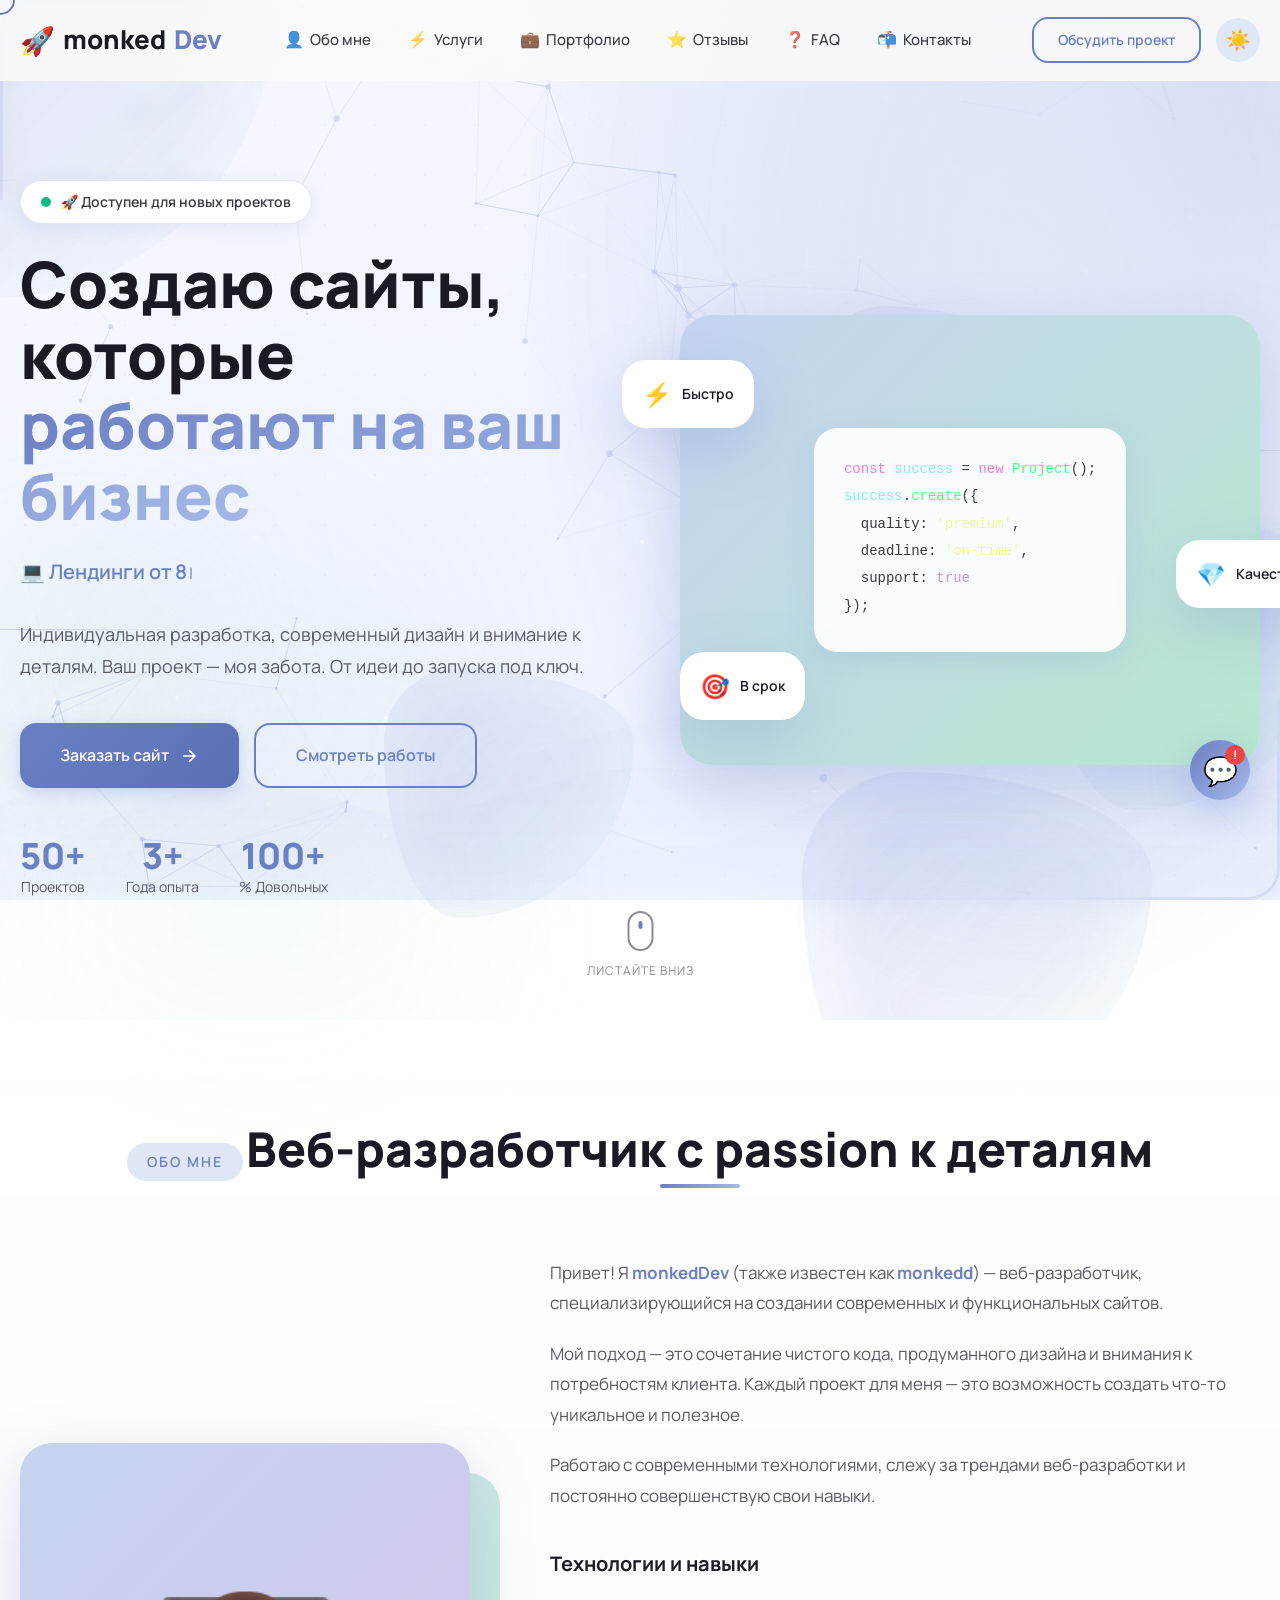
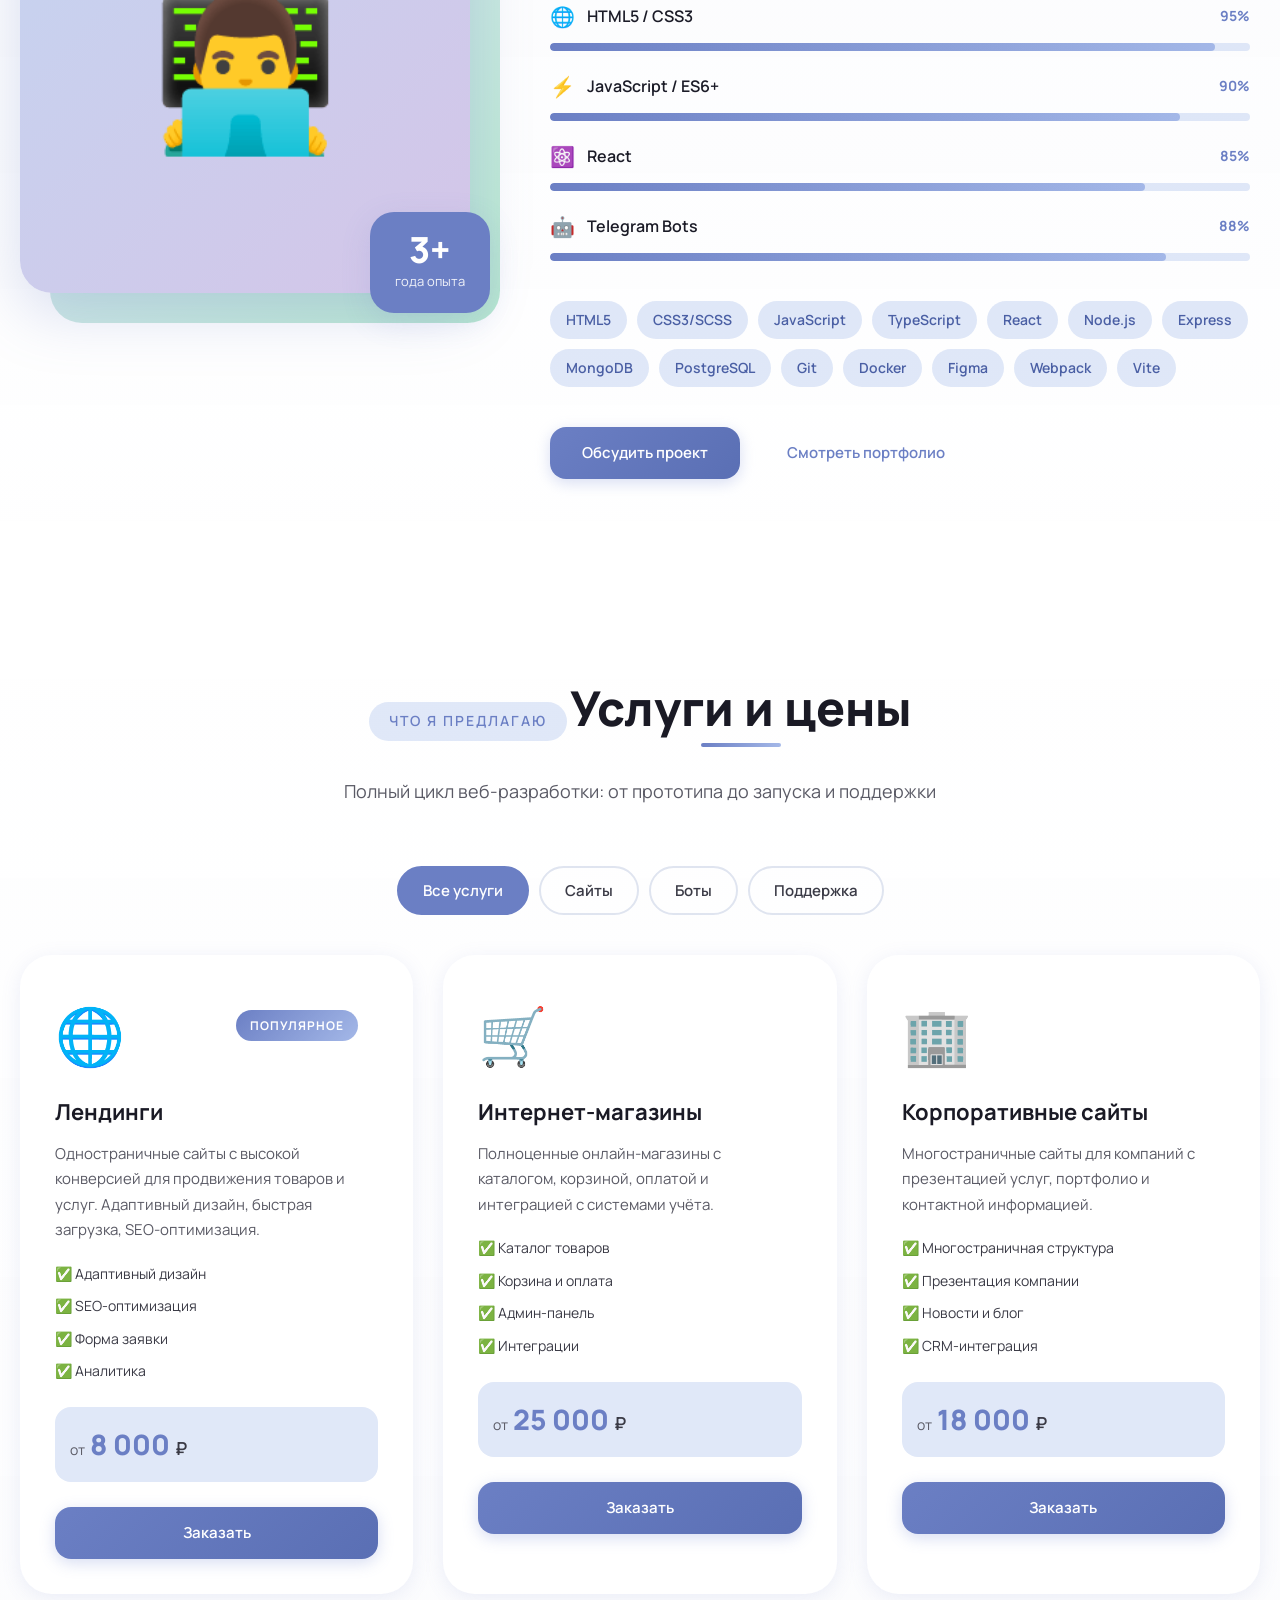
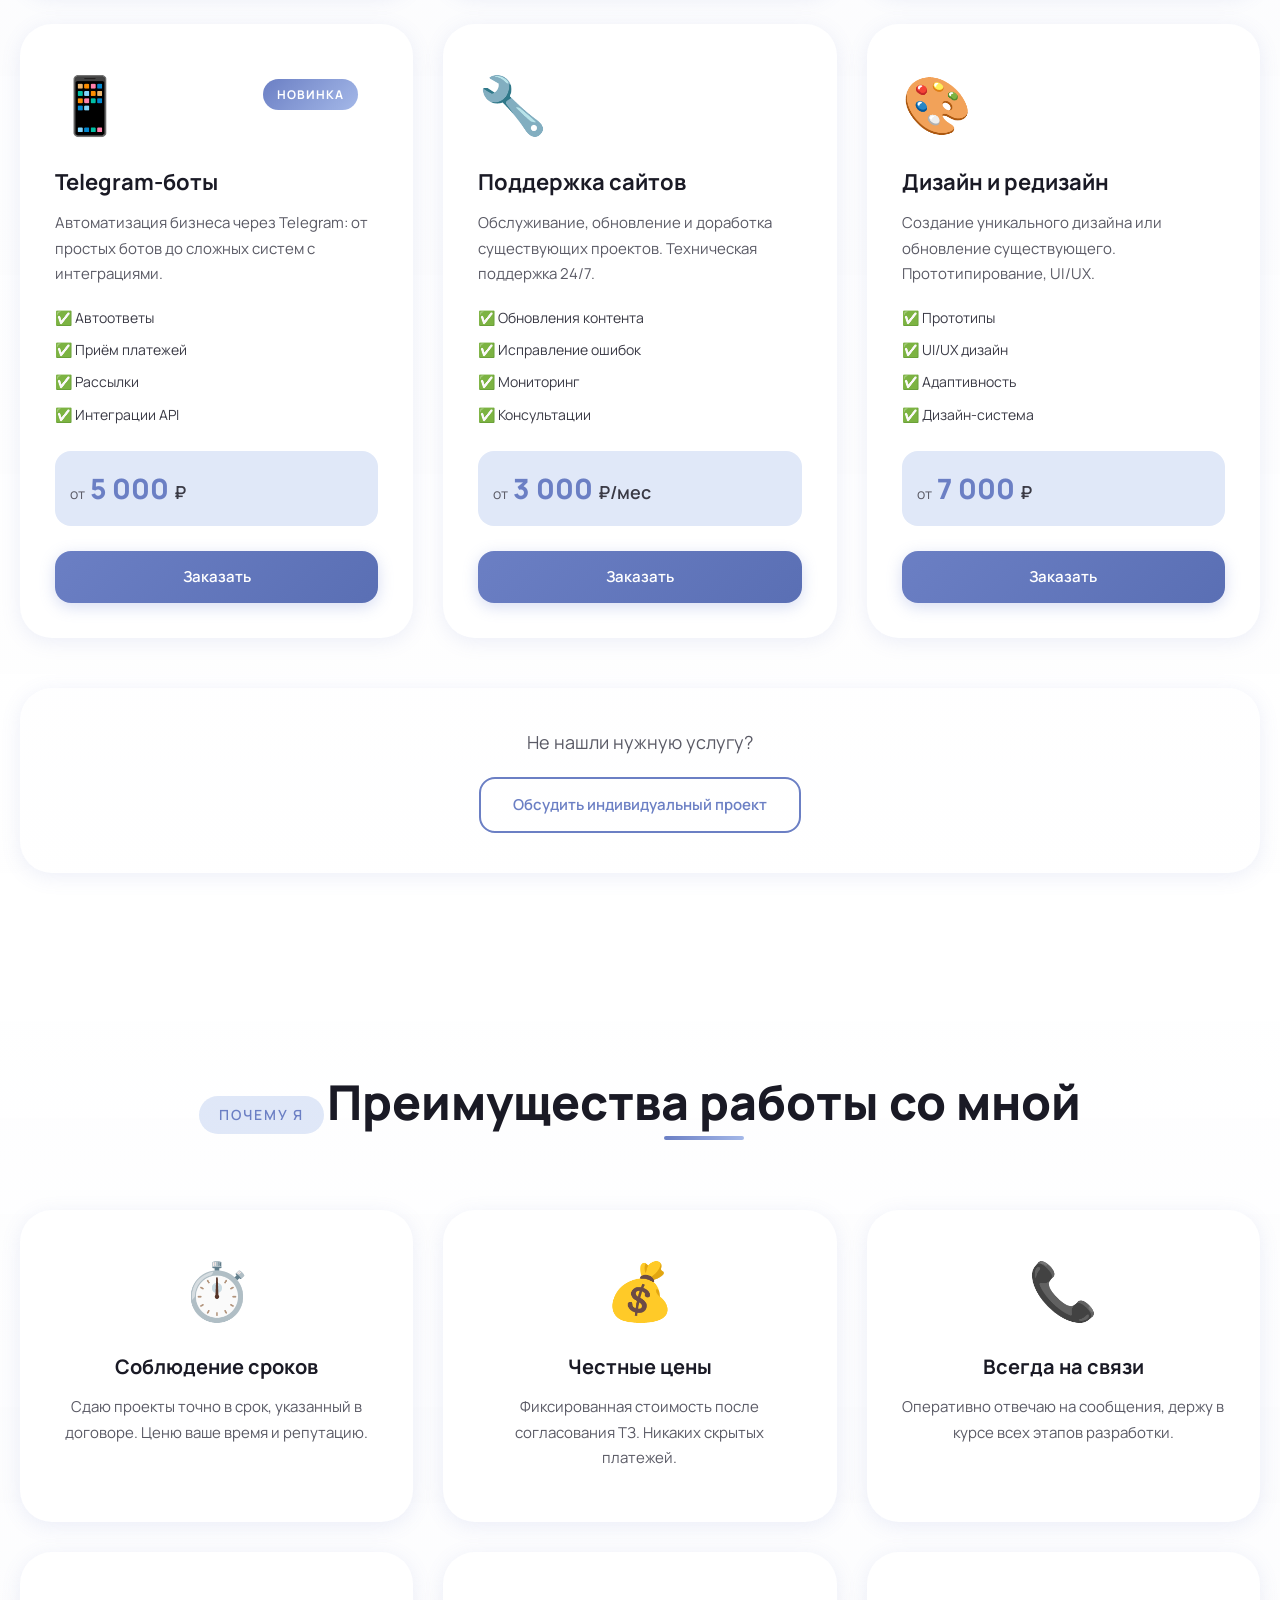
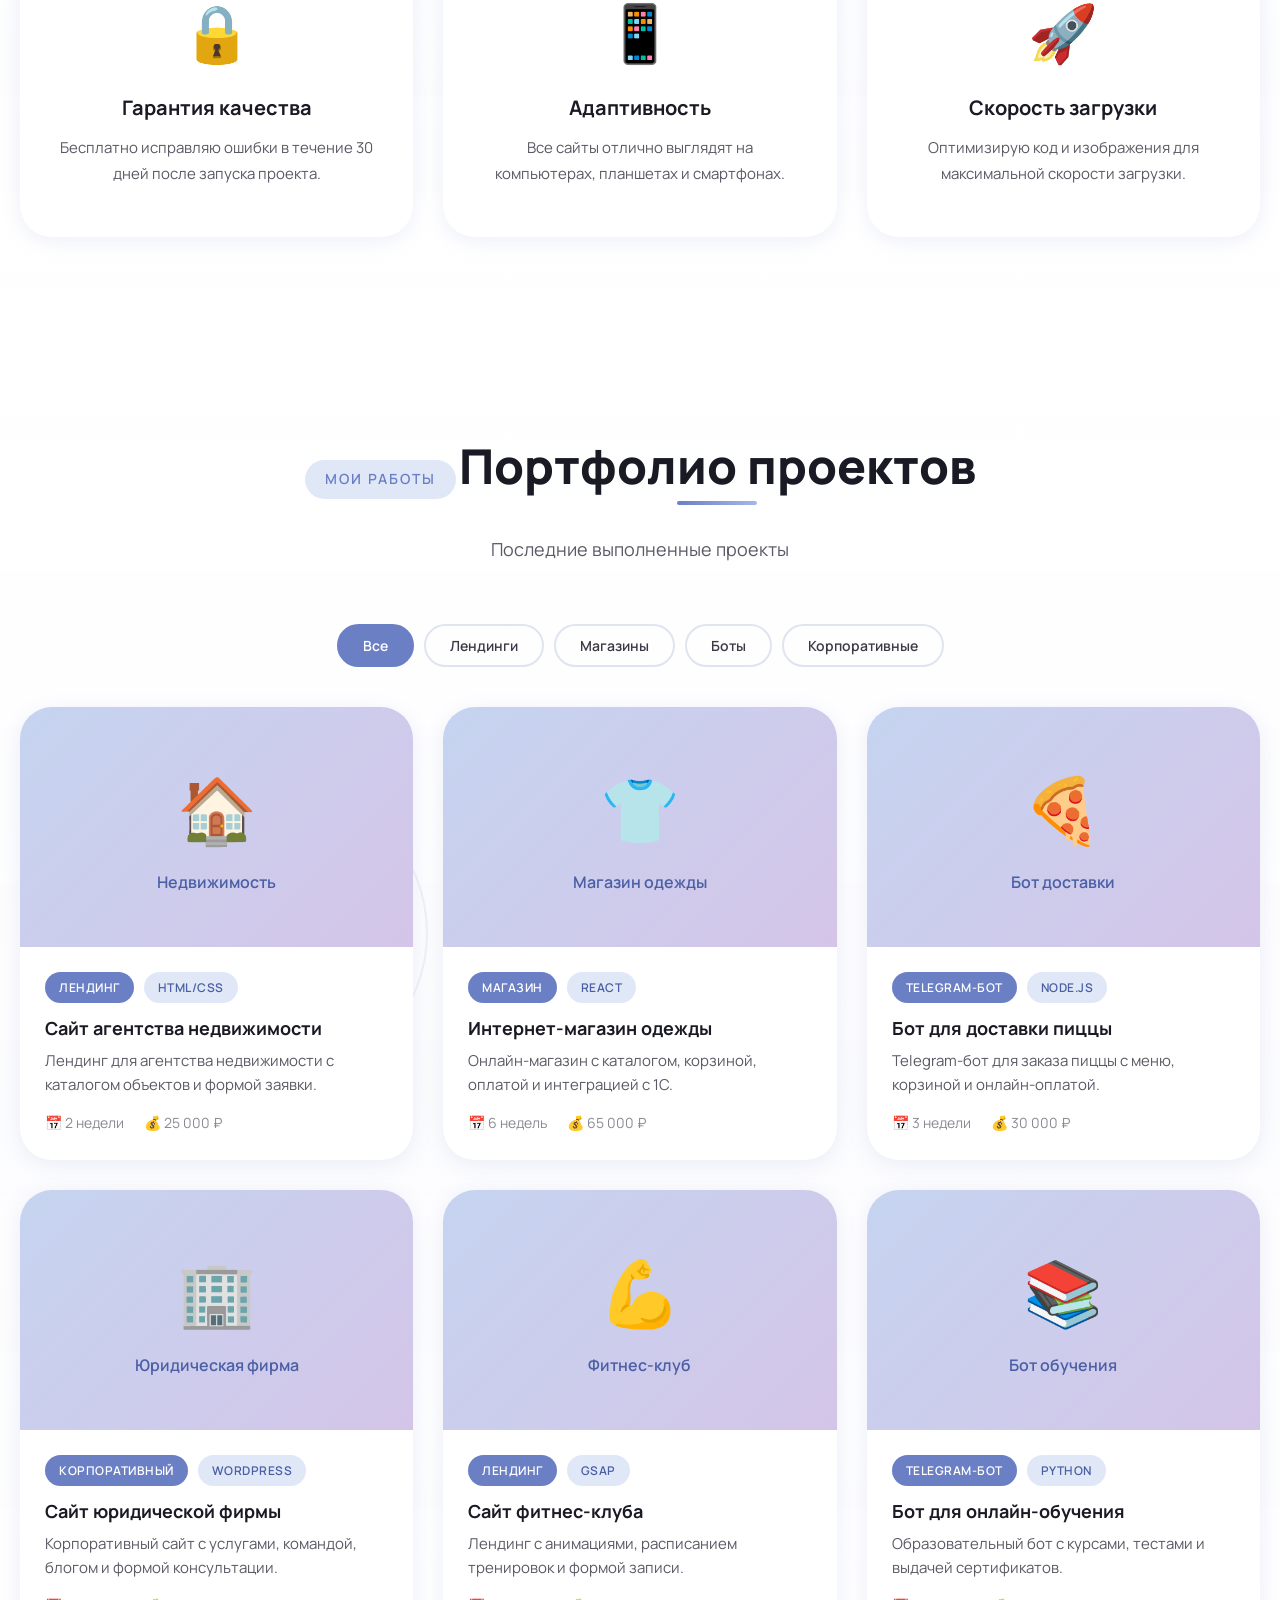
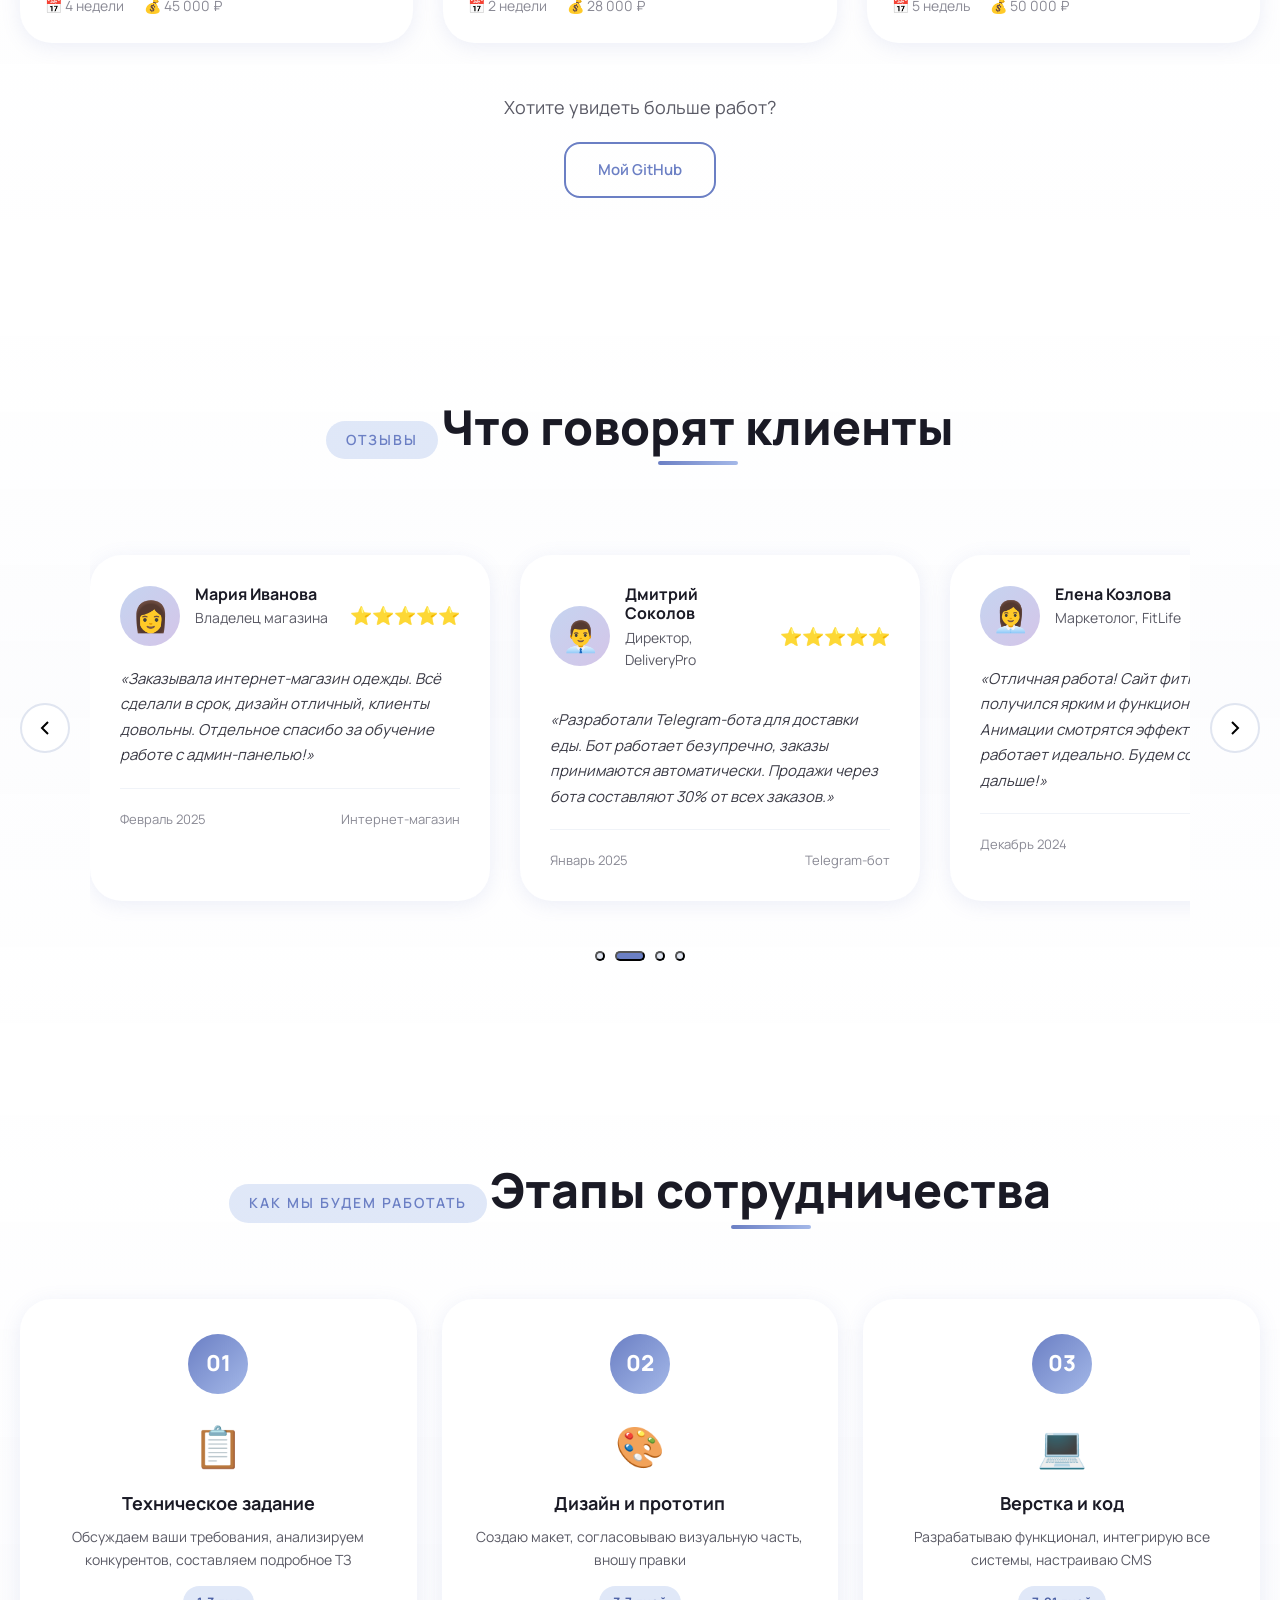
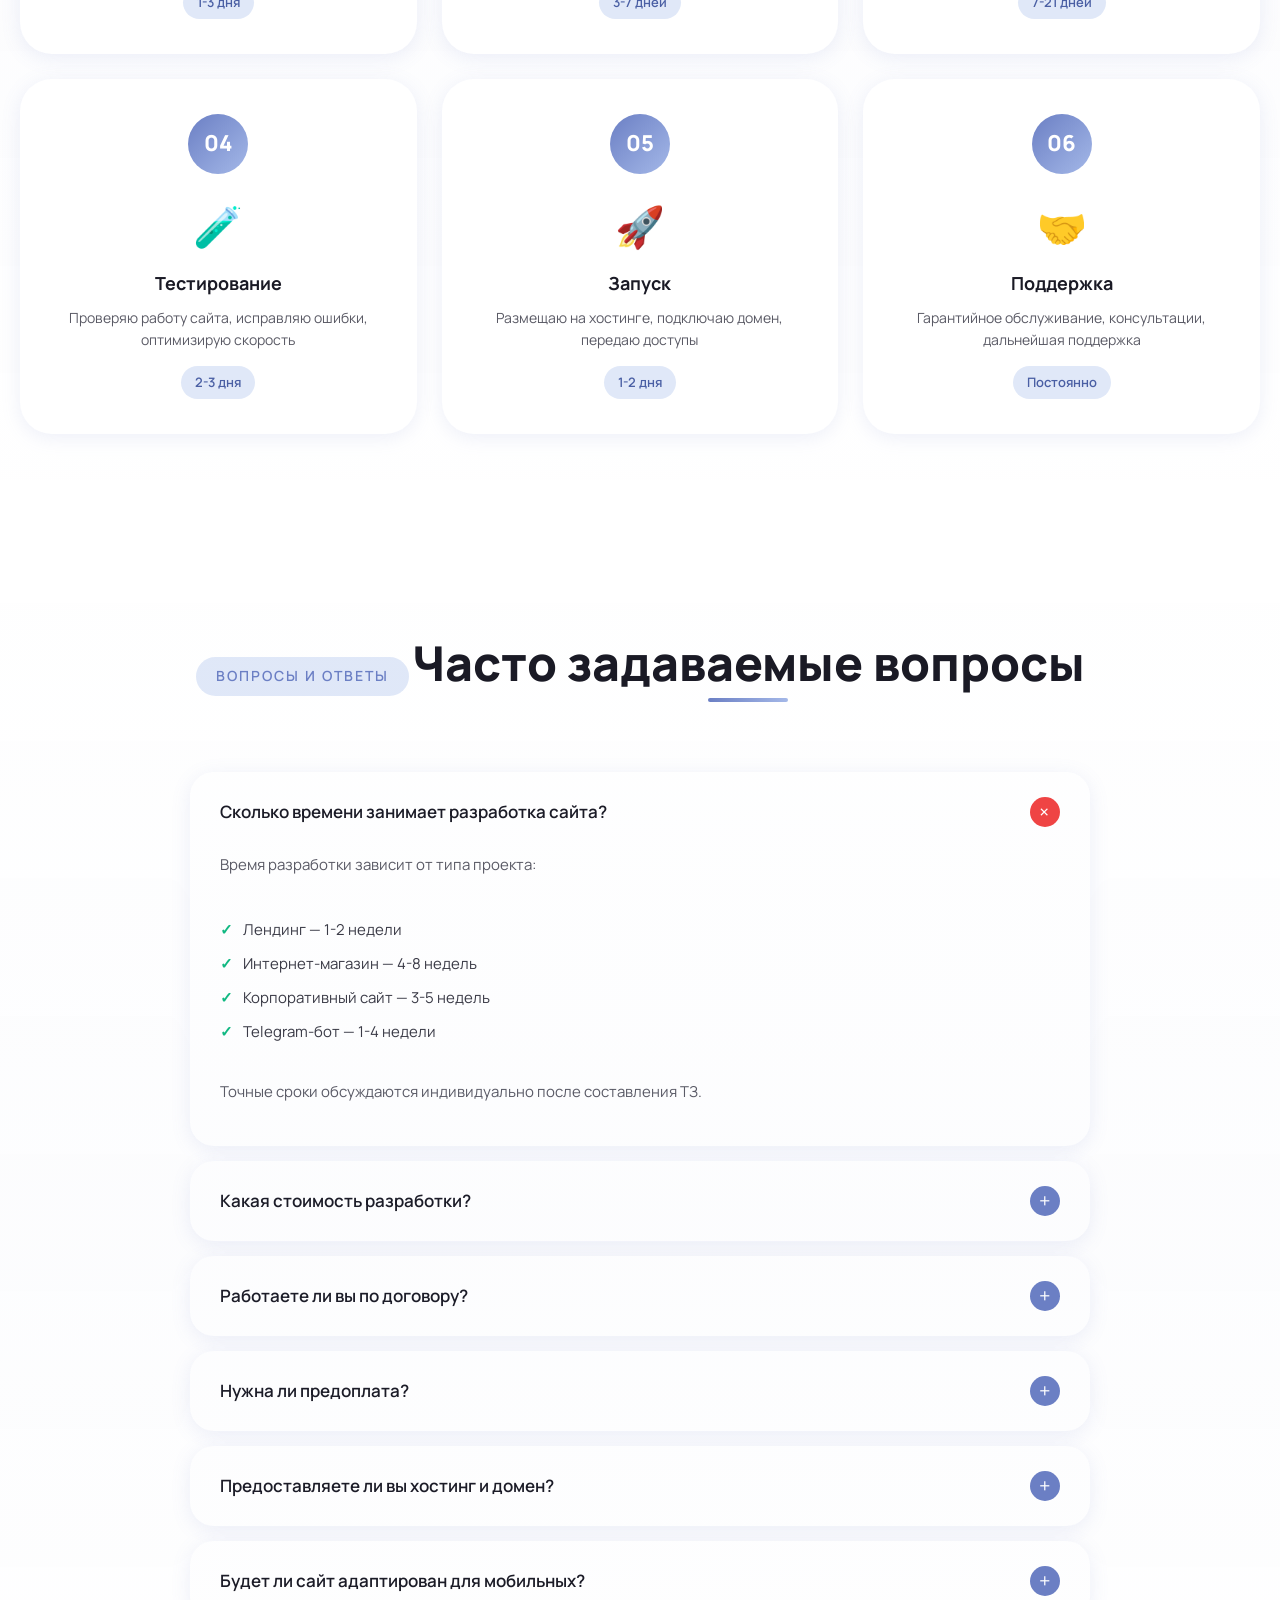
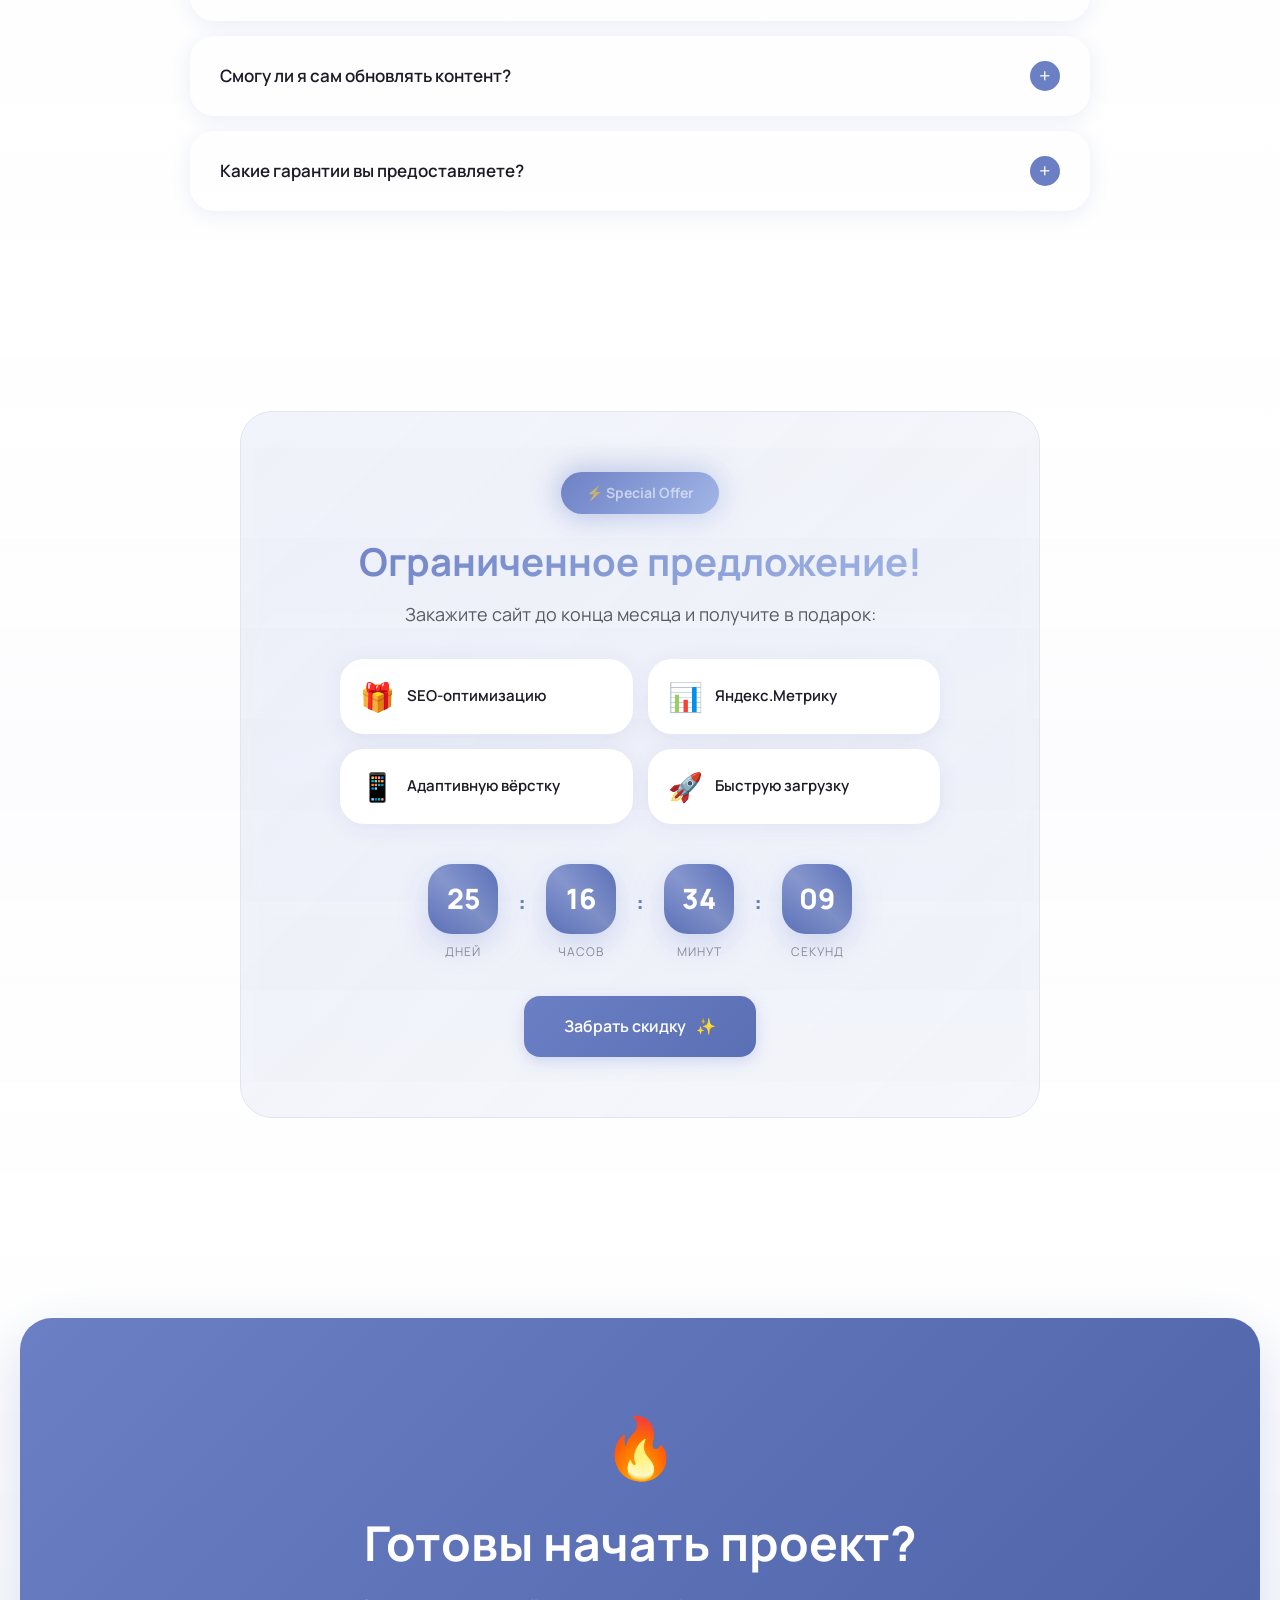
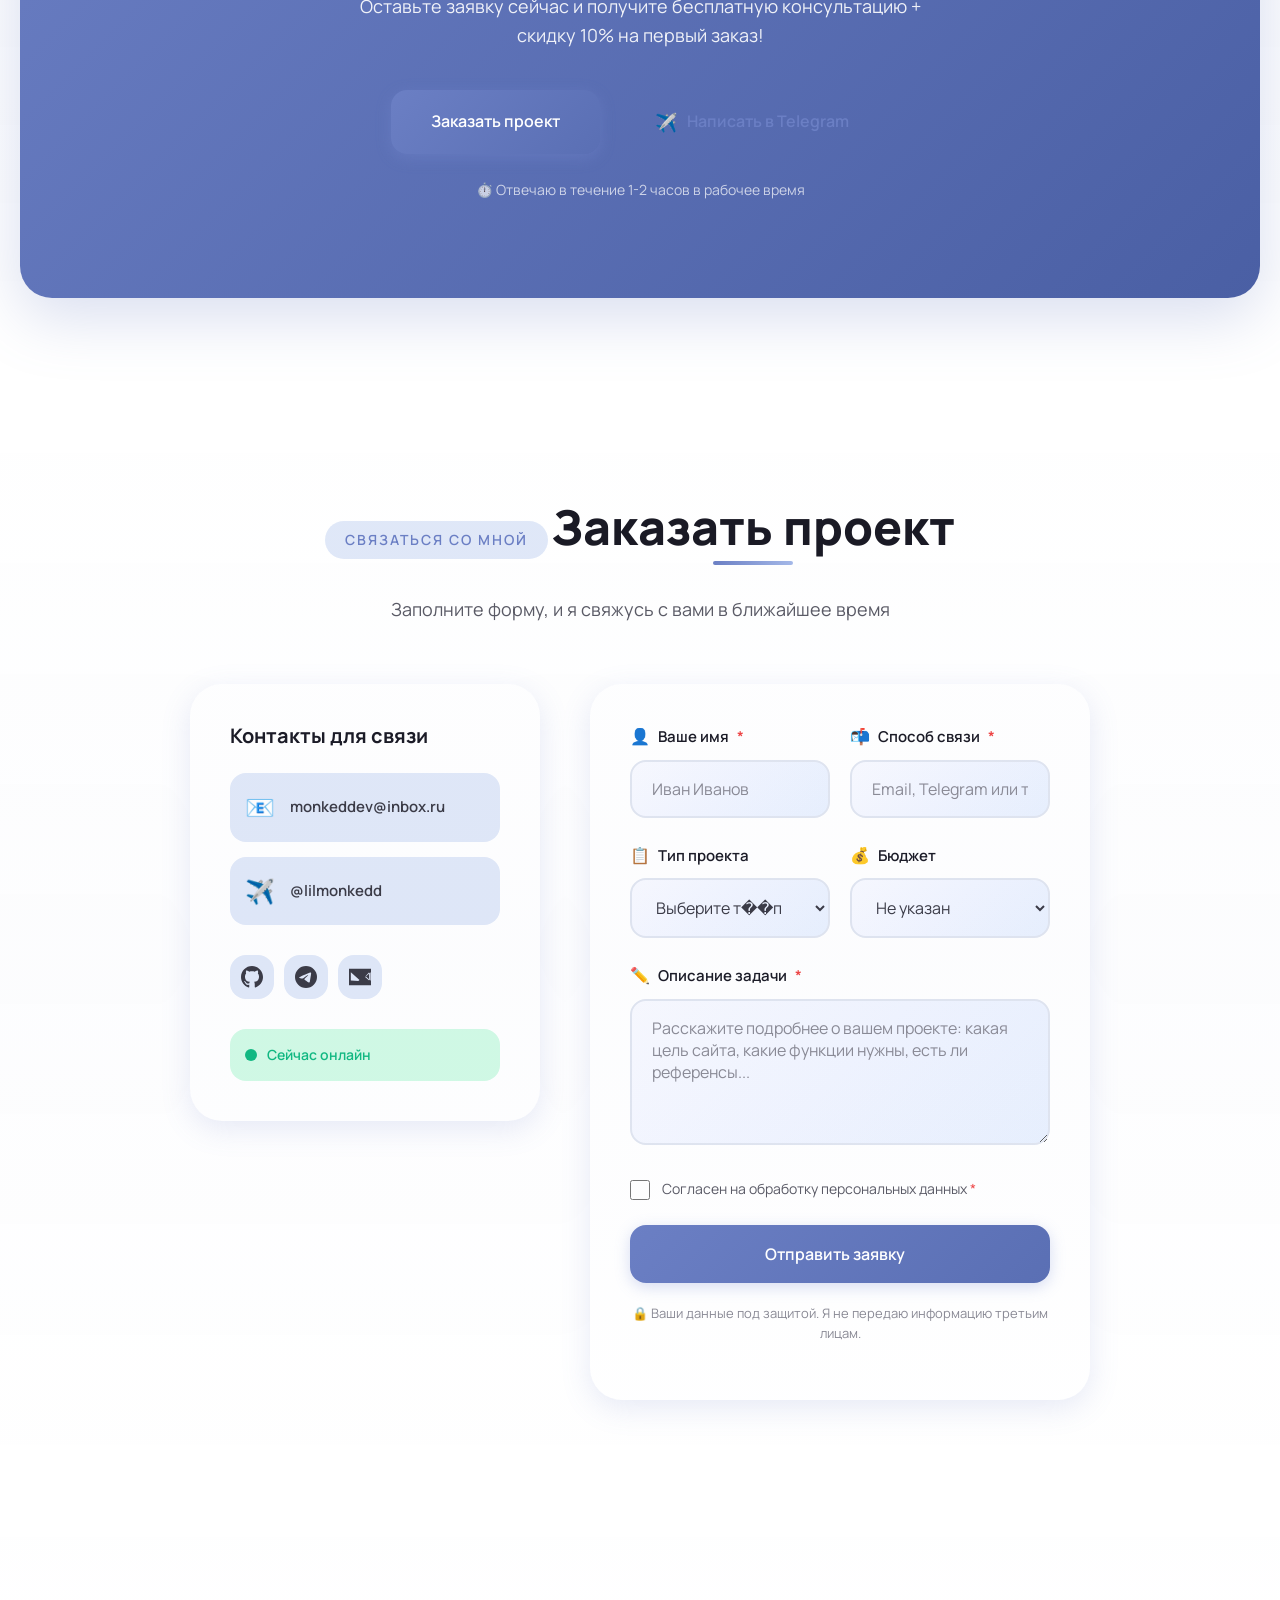
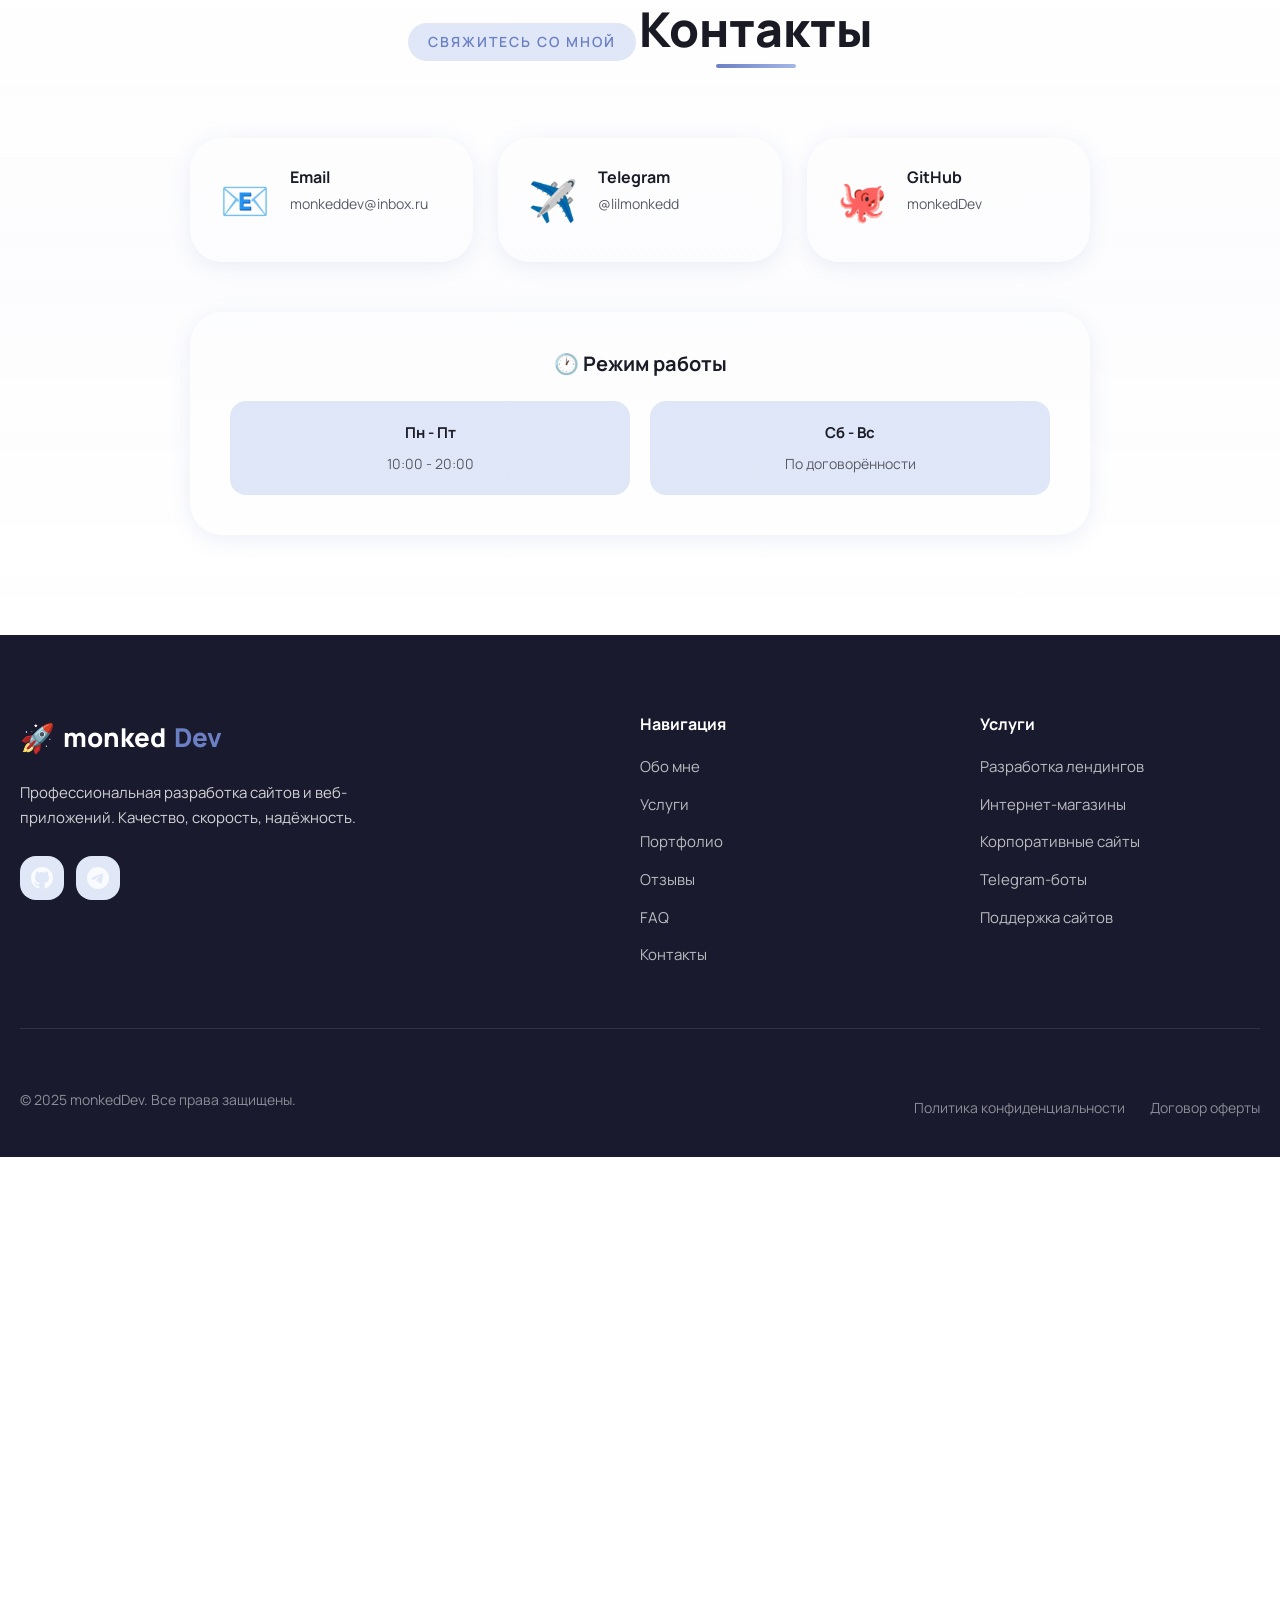
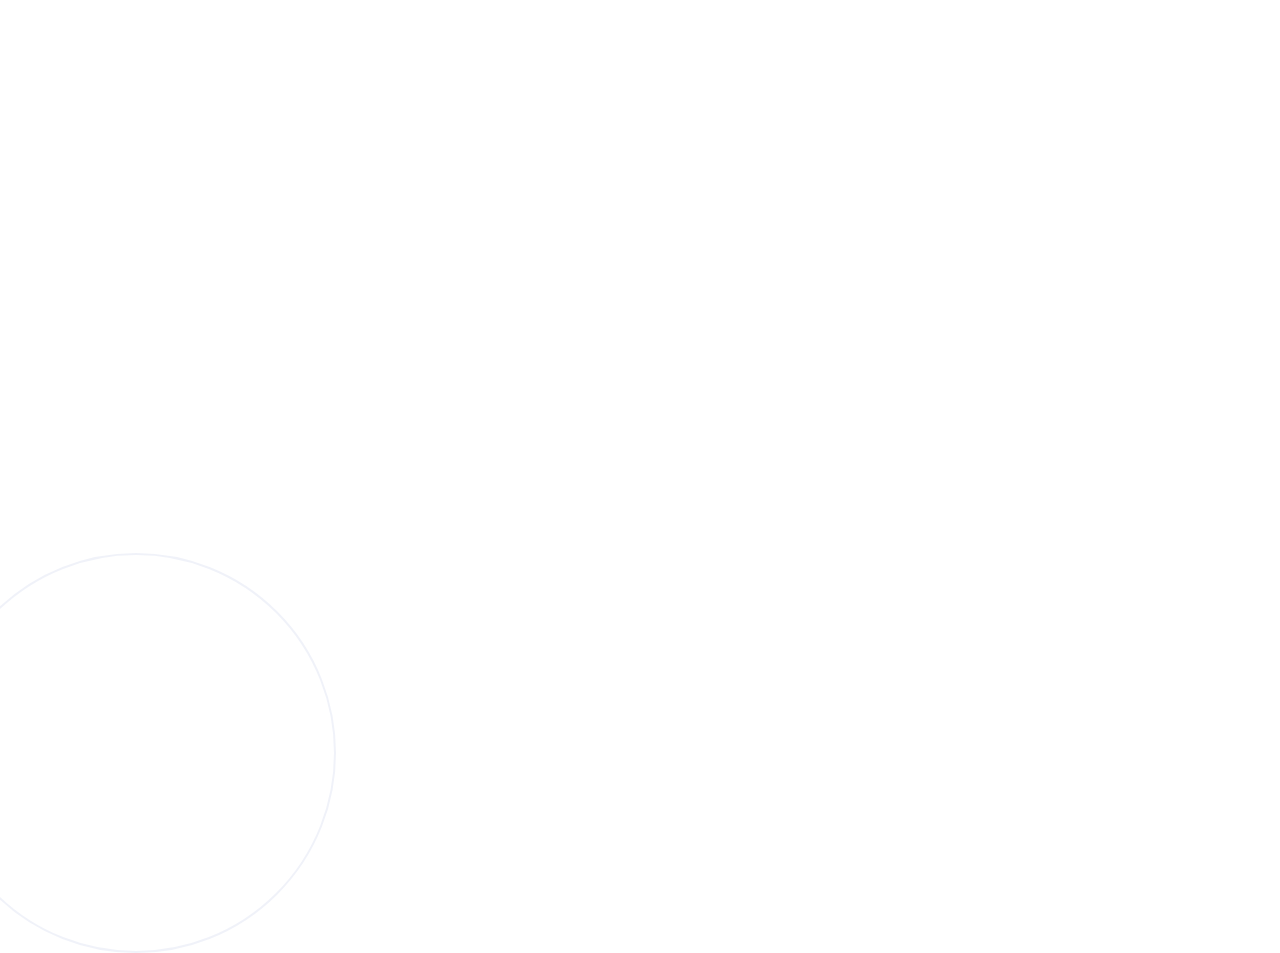
==== commit bf500c38: "Removed Nullscapes, added decorative elements: gradient orbs, dots pattern, floating circles, corner" ====
--- a/index.html
+++ b/index.html
@@ -129,11 +129,29 @@
     <!-- Mobile Menu Overlay -->
     <div class="mobile-menu-overlay" id="mobileMenuOverlay"></div>
 
+    <!-- Decorative Elements -->
+    <div class="gradient-orb gradient-orb--1"></div>
+    <div class="gradient-orb gradient-orb--2"></div>
+    <div class="gradient-orb gradient-orb--3"></div>
+    <div class="dots-pattern"></div>
+    <div class="floating-circle floating-circle--1"></div>
+    <div class="floating-circle floating-circle--2"></div>
+    <div class="floating-circle floating-circle--3"></div>
+    <div class="corner-decoration corner-decoration--tl"></div>
+    <div class="corner-decoration corner-decoration--br"></div>
+    <div class="animated-line animated-line--1"></div>
+    <div class="animated-line animated-line--2"></div>
+    <div class="animated-line animated-line--3"></div>
+    <div class="sparkle sparkle--1"></div>
+    <div class="sparkle sparkle--2"></div>
+    <div class="sparkle sparkle--3"></div>
+    <div class="sparkle sparkle--4"></div>
+    <div class="sparkle sparkle--5"></div>
+
     <!-- Canvas Background -->
     <canvas id="heroCanvas" class="hero-canvas"></canvas>
     <canvas id="starsCanvas" class="stars-canvas"></canvas>
     <canvas id="waveCanvas" class="wave-canvas"></canvas>
-    <canvas id="nullscapesCanvas" class="nullscapes-canvas"></canvas>
 
     <!-- Hero Section -->
     <section class="hero" id="hero">
--- a/css/style.css
+++ b/css/style.css
@@ -3599,20 +3599,230 @@
     opacity: 0.3;
 }
 
-/* Nullscapes Canvas - Geometry Dash Style */
-.nullscapes-canvas {
+/* ========================================
+   DECORATIVE ELEMENTS
+   ======================================== */
+
+/* Gradient Orbs */
+.gradient-orb {
     position: fixed;
+    border-radius: 50%;
+    filter: blur(80px);
+    z-index: -1;
+    pointer-events: none;
+    animation: orbFloat 20s ease-in-out infinite;
+}
+
+.gradient-orb--1 {
+    width: 400px;
+    height: 400px;
+    top: -10%;
+    right: -10%;
+    background: radial-gradient(circle, rgba(107, 127, 196, 0.3) 0%, transparent 70%);
+    animation-delay: 0s;
+}
+
+.gradient-orb--2 {
+    width: 300px;
+    height: 300px;
+    bottom: 10%;
+    left: -5%;
+    background: radial-gradient(circle, rgba(184, 232, 208, 0.3) 0%, transparent 70%);
+    animation-delay: -7s;
+}
+
+.gradient-orb--3 {
+    width: 250px;
+    height: 250px;
+    top: 50%;
+    right: 20%;
+    background: radial-gradient(circle, rgba(212, 197, 232, 0.3) 0%, transparent 70%);
+    animation-delay: -14s;
+}
+
+@keyframes orbFloat {
+    0%, 100% { transform: translate(0, 0) scale(1); }
+    33% { transform: translate(30px, -50px) scale(1.1); }
+    66% { transform: translate(-20px, 30px) scale(0.95); }
+}
+
+/* Decorative Dots Pattern */
+.dots-pattern {
+    position: fixed;
+    width: 100%;
+    height: 100%;
+    background-image: radial-gradient(circle, rgba(107, 127, 196, 0.1) 1px, transparent 1px);
+    background-size: 50px 50px;
+    z-index: 0;
+    pointer-events: none;
+    opacity: 0.5;
+}
+
+/* Floating Circles */
+.floating-circle {
+    position: absolute;
+    border-radius: 50%;
+    border: 2px solid rgba(107, 127, 196, 0.1);
+    animation: circleFloat 15s ease-in-out infinite;
+    pointer-events: none;
+}
+
+.floating-circle--1 {
+    width: 600px;
+    height: 600px;
+    top: -20%;
+    right: -10%;
+    animation-delay: 0s;
+}
+
+.floating-circle--2 {
+    width: 400px;
+    height: 400px;
+    bottom: -10%;
+    left: -5%;
+    animation-delay: -5s;
+}
+
+.floating-circle--3 {
+    width: 300px;
+    height: 300px;
+    top: 40%;
+    left: 10%;
+    animation-delay: -10s;
+}
+
+@keyframes circleFloat {
+    0%, 100% { transform: translate(0, 0) rotate(0deg); }
+    50% { transform: translate(20px, -30px) rotate(180deg); }
+}
+
+/* Corner Decorations */
+.corner-decoration {
+    position: fixed;
+    width: 200px;
+    height: 200px;
+    pointer-events: none;
+    z-index: 0;
+    opacity: 0.3;
+}
+
+.corner-decoration--tl {
     top: 0;
     left: 0;
-    width: 100%;
-    height: 100vh;
-    z-index: 0;
+    border-top: 3px solid var(--color-primary);
+    border-left: 3px solid var(--color-primary);
+    border-radius: var(--radius-2xl) 0 0 0;
+}
+
+.corner-decoration--br {
+    bottom: 0;
+    right: 0;
+    border-bottom: 3px solid var(--color-accent);
+    border-right: 3px solid var(--color-accent);
+    border-radius: 0 0 var(--radius-2xl) 0;
+}
+
+/* Animated Lines */
+.animated-line {
+    position: fixed;
+    background: linear-gradient(90deg, transparent, var(--color-primary), transparent);
+    height: 1px;
+    width: 300px;
+    animation: lineMove 10s ease-in-out infinite;
     pointer-events: none;
-    opacity: 0.6;
-}
-
-[data-theme="dark"] .nullscapes-canvas {
-    opacity: 0.8;
+    opacity: 0.3;
+}
+
+.animated-line--1 {
+    top: 20%;
+    left: -10%;
+    animation-delay: 0s;
+}
+
+.animated-line--2 {
+    top: 50%;
+    right: -10%;
+    animation-delay: -3s;
+    animation-direction: reverse;
+}
+
+.animated-line--3 {
+    bottom: 30%;
+    left: -10%;
+    animation-delay: -6s;
+}
+
+@keyframes lineMove {
+    0%, 100% { transform: translateX(0); opacity: 0.3; }
+    50% { transform: translateX(100vw); opacity: 0.6; }
+}
+
+/* Sparkles */
+.sparkle {
+    position: fixed;
+    width: 4px;
+    height: 4px;
+    background: white;
+    border-radius: 50%;
+    animation: sparkle 3s ease-in-out infinite;
+    pointer-events: none;
+    box-shadow: 0 0 10px rgba(255, 255, 255, 0.8);
+}
+
+.sparkle--1 { top: 10%; left: 20%; animation-delay: 0s; }
+.sparkle--2 { top: 30%; right: 15%; animation-delay: -0.5s; }
+.sparkle--3 { bottom: 20%; left: 30%; animation-delay: -1s; }
+.sparkle--4 { bottom: 40%; right: 25%; animation-delay: -1.5s; }
+.sparkle--5 { top: 60%; left: 50%; animation-delay: -2s; }
+
+@keyframes sparkle {
+    0%, 100% { opacity: 0; transform: scale(0); }
+    50% { opacity: 1; transform: scale(1); }
+}
+
+/* Dark theme adjustments */
+[data-theme="dark"] .dots-pattern {
+    background-image: radial-gradient(circle, rgba(138, 159, 212, 0.15) 1px, transparent 1px);
+}
+
+[data-theme="dark"] .gradient-orb--1 {
+    background: radial-gradient(circle, rgba(138, 159, 212, 0.4) 0%, transparent 70%);
+}
+
+[data-theme="dark"] .gradient-orb--2 {
+    background: radial-gradient(circle, rgba(184, 232, 208, 0.4) 0%, transparent 70%);
+}
+
+[data-theme="dark"] .gradient-orb--3 {
+    background: radial-gradient(circle, rgba(212, 197, 232, 0.4) 0%, transparent 70%);
+}
+
+[data-theme="dark"] .floating-circle {
+    border-color: rgba(138, 159, 212, 0.2);
+}
+
+[data-theme="dark"] .animated-line {
+    background: linear-gradient(90deg, transparent, var(--color-primary), transparent);
+}
+
+/* Responsive */
+@media (max-width: 768px) {
+    .gradient-orb--1,
+    .gradient-orb--2,
+    .gradient-orb--3 {
+        display: none;
+    }
+    
+    .floating-circle--1,
+    .floating-circle--2,
+    .floating-circle--3 {
+        display: none;
+    }
+    
+    .corner-decoration--tl,
+    .corner-decoration--br {
+        display: none;
+    }
 }
 
 /* ========================================
